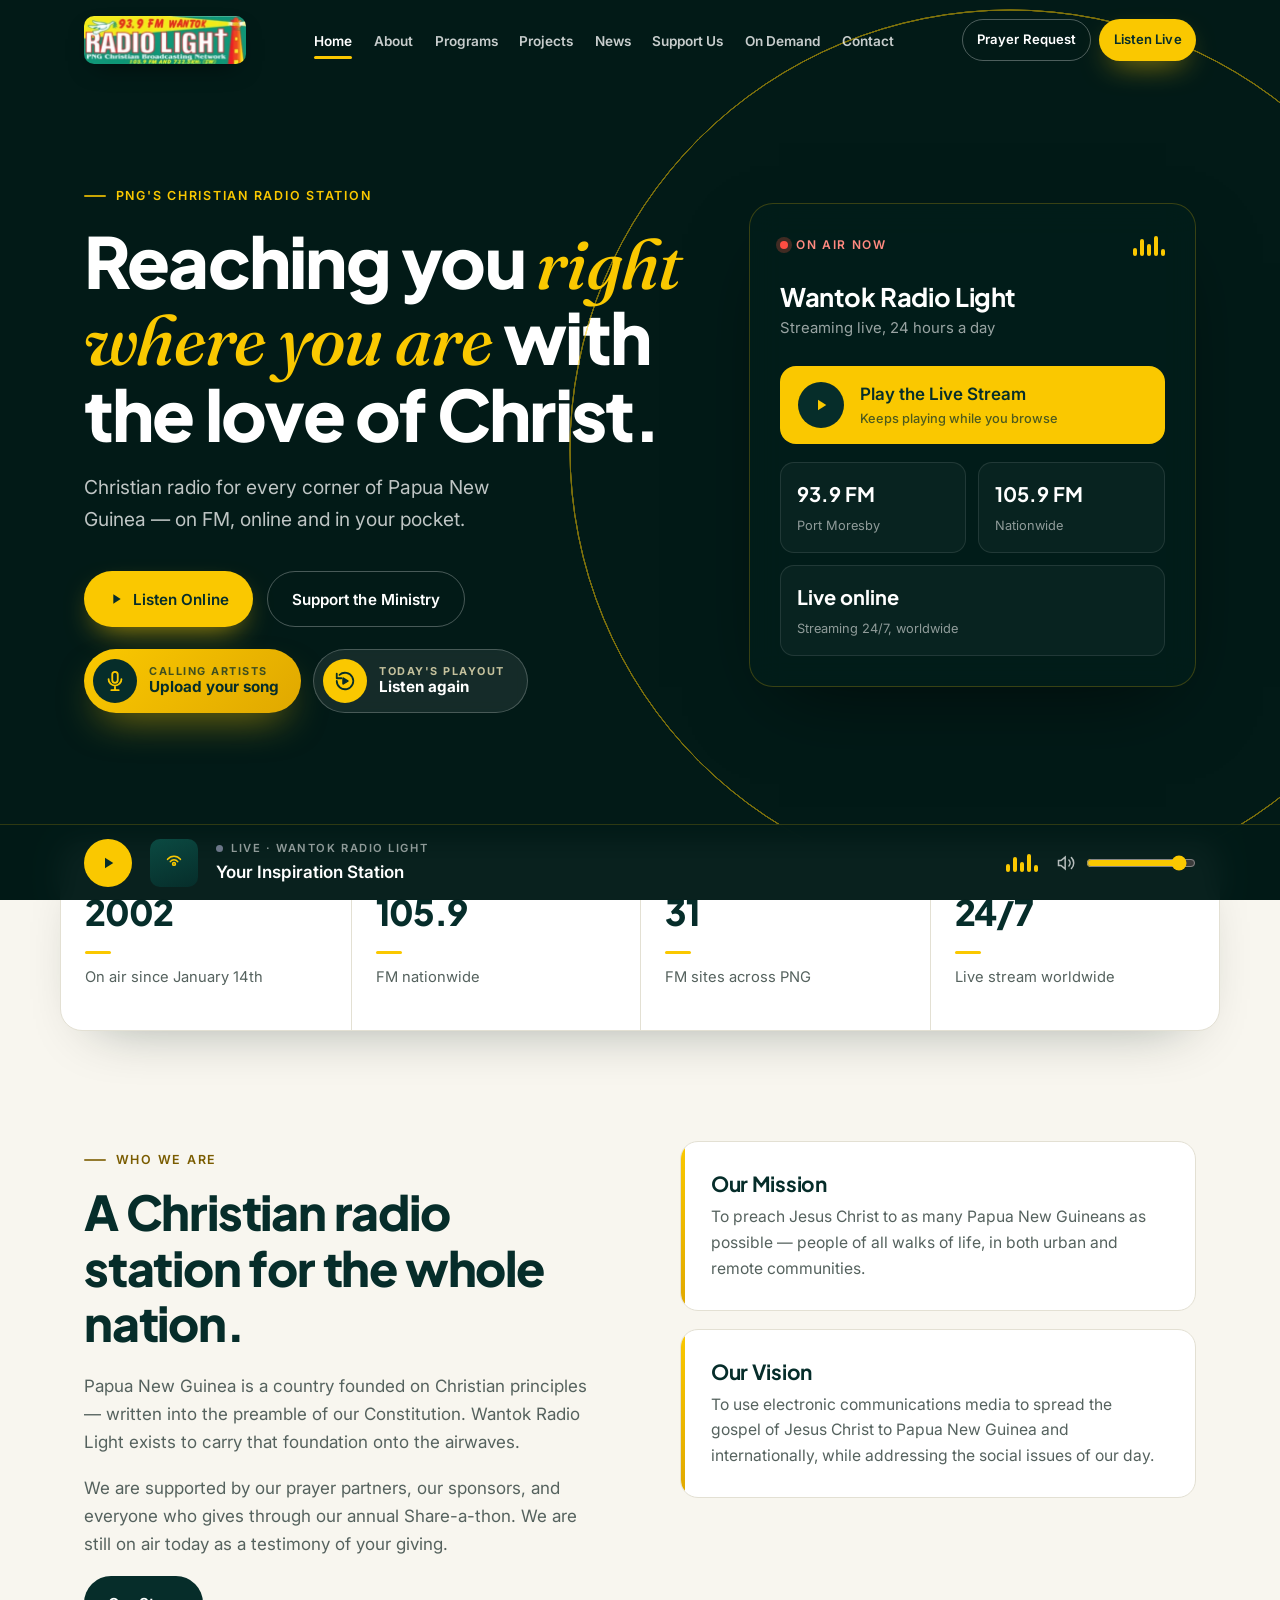
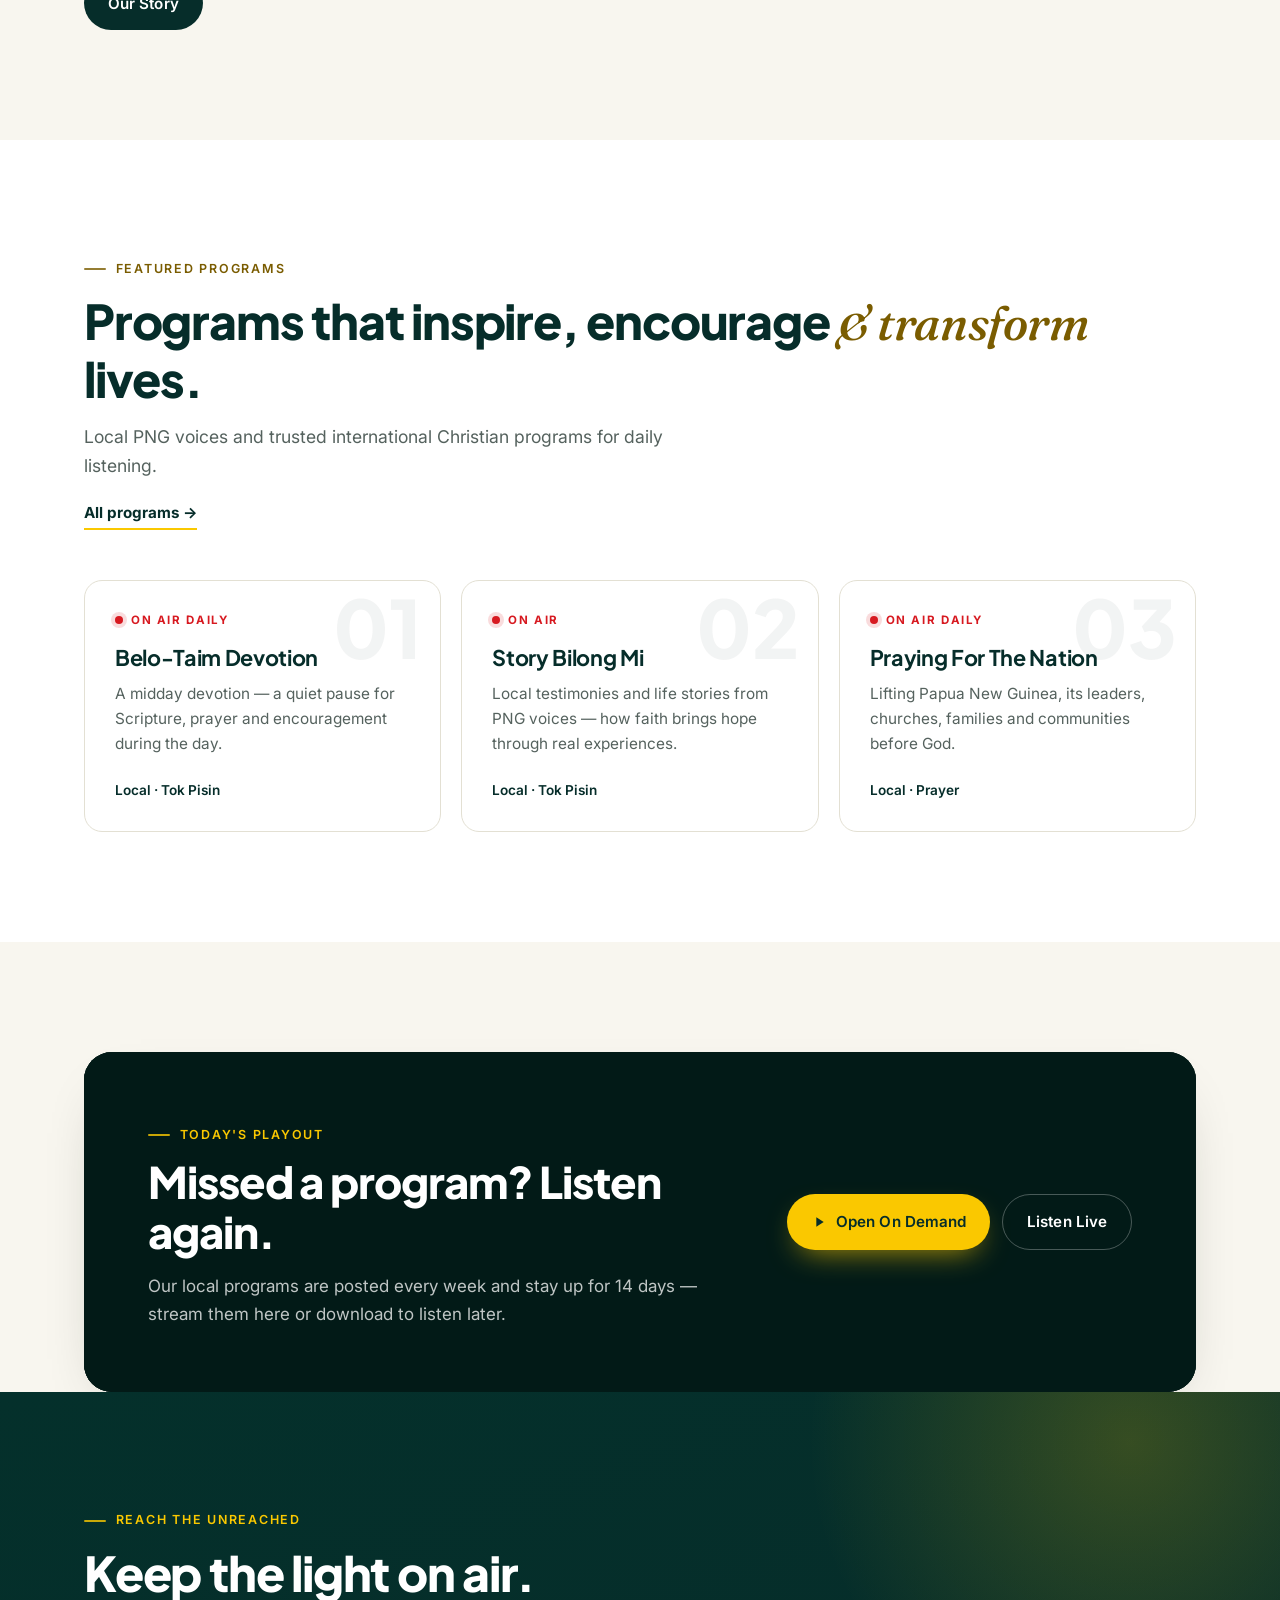
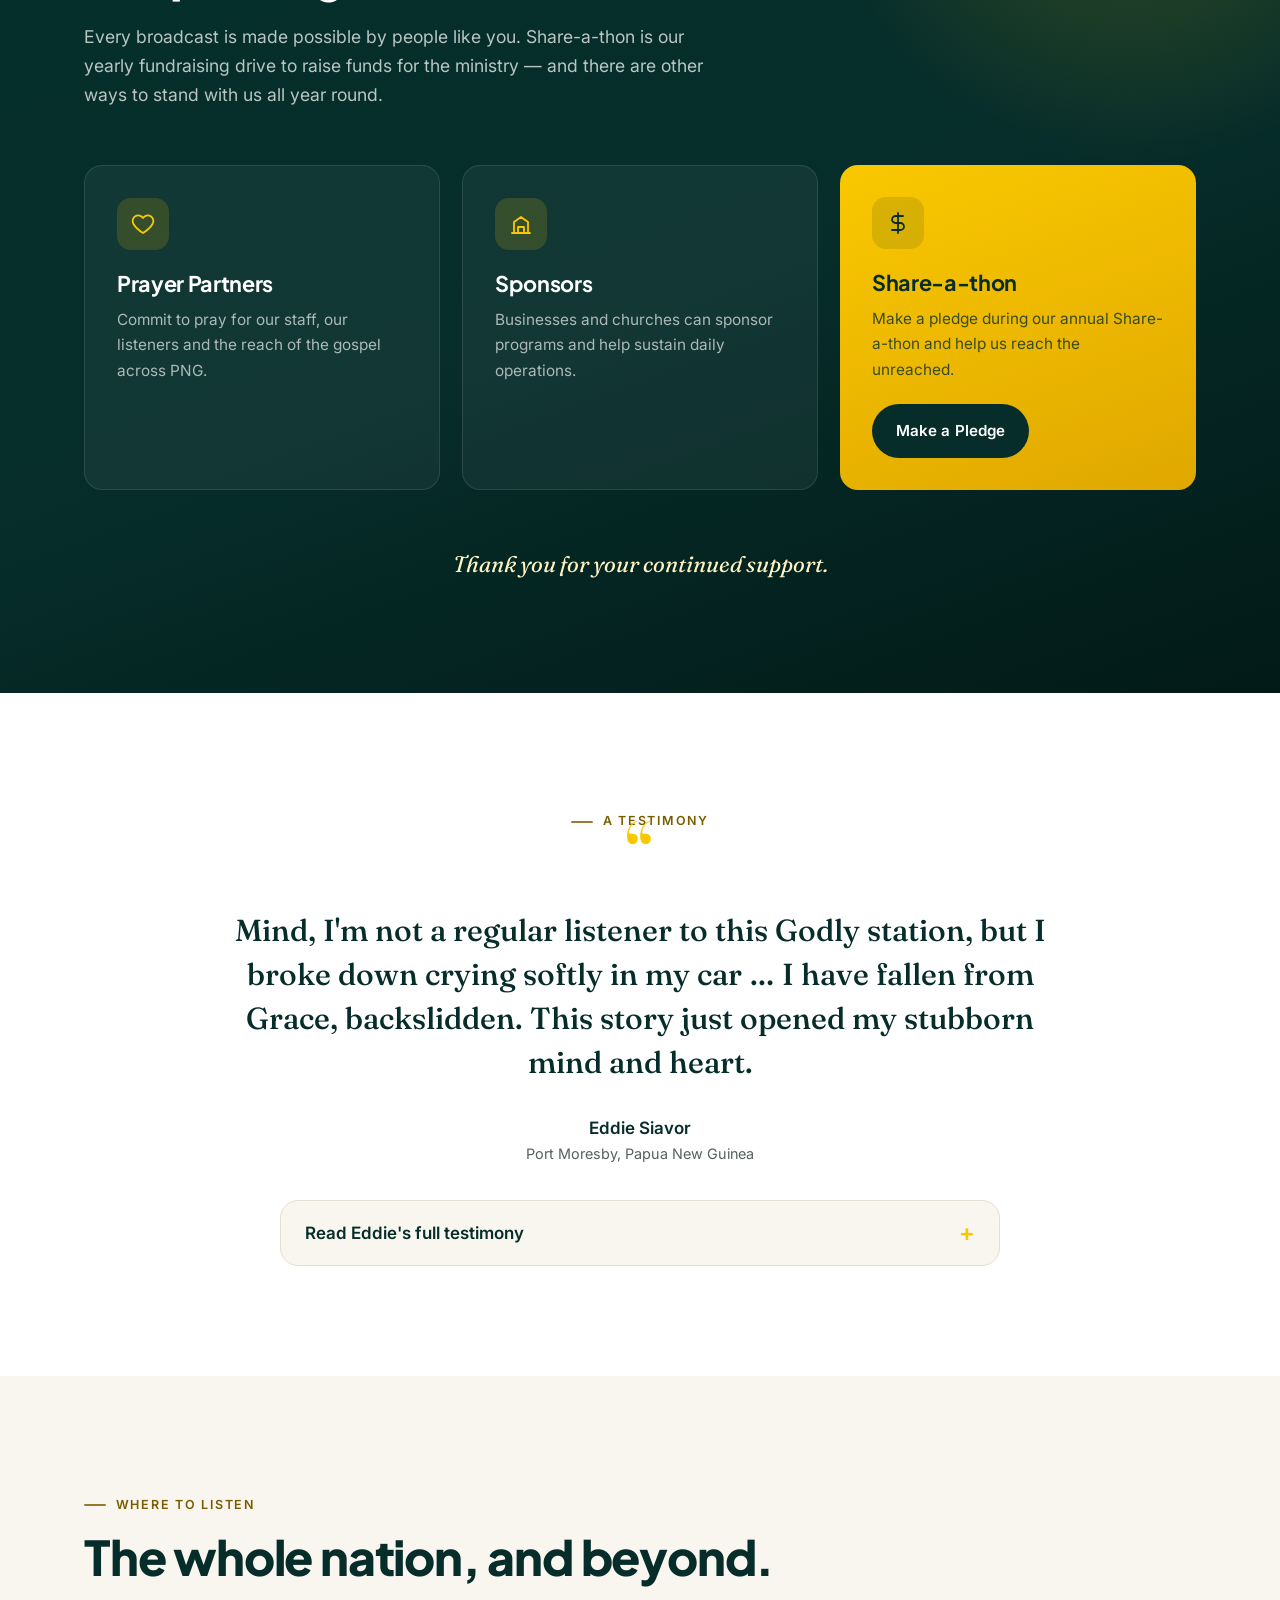
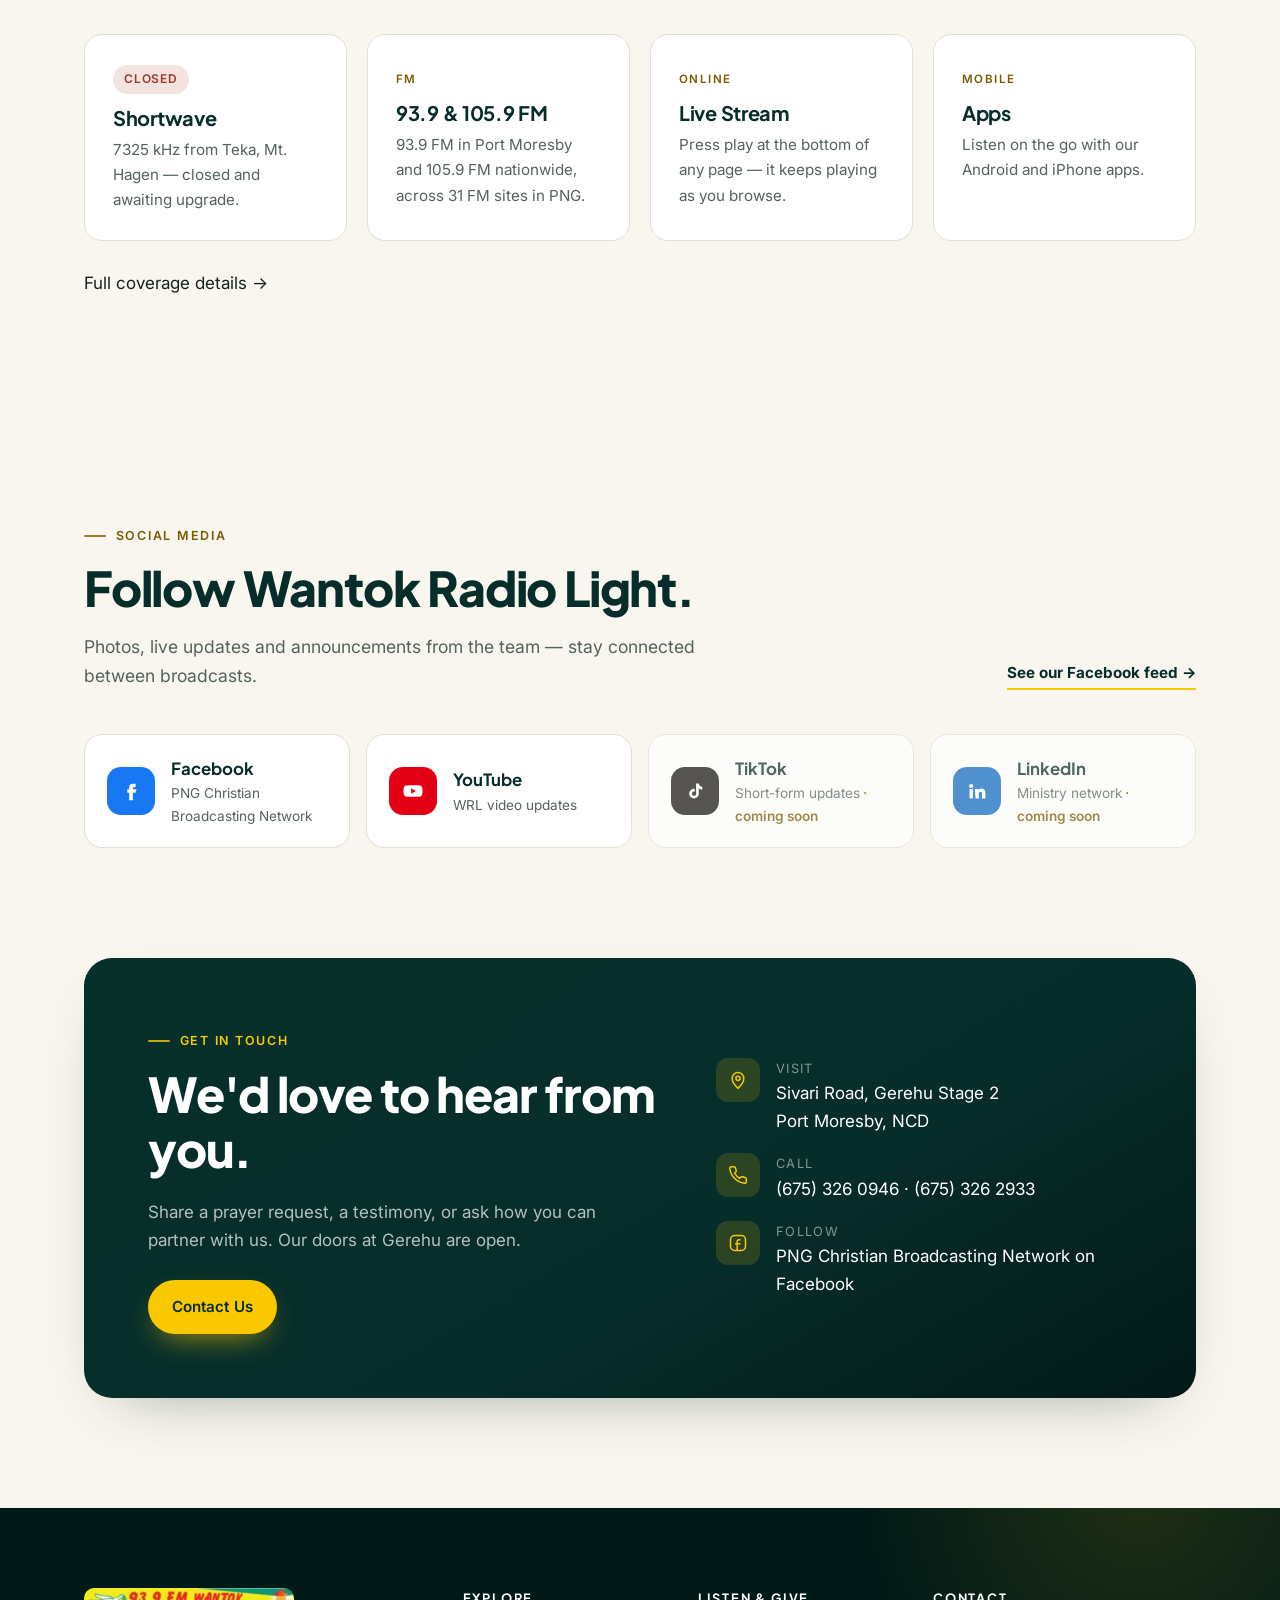
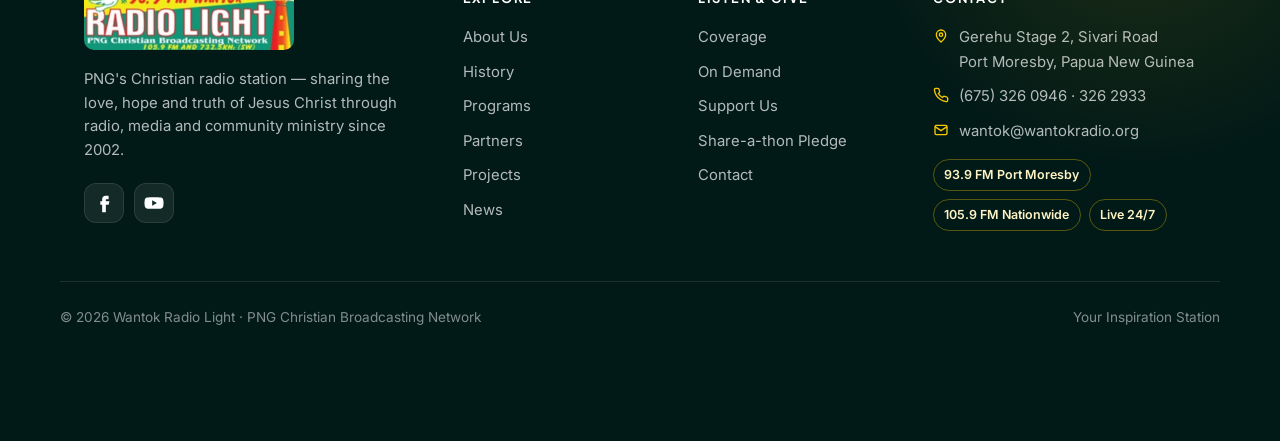
==== index.html @ 4bffba07 "Add files via upload" ====
<!doctype html>
<html lang="en">
<head>
<meta charset="utf-8">
<meta name="viewport" content="width=device-width, initial-scale=1">
<title>Wantok Radio Light — Your Inspiration Station</title>
<meta name="description" content="Wantok Radio Light is a Christian radio station reaching Papua New Guinea with the love of Christ. Listen live online, on 93.9 FM in Port Moresby or 105.9 FM nationwide.">
<meta name="theme-color" content="#062d2a">
<link rel="preconnect" href="https://fonts.googleapis.com">
<link rel="preconnect" href="https://fonts.gstatic.com" crossorigin>
<link href="https://fonts.googleapis.com/css2?family=Fraunces:ital,opsz,wght@0,9..144,500;0,9..144,600;1,9..144,500&family=Inter:wght@400;500;600;700&family=Plus+Jakarta+Sans:wght@600;700;800&display=swap" rel="stylesheet">
<style>
  :root{
    --ink:#062d2a; --ink-2:#0d3b36;
    --gold:#fac800; --gold-soft:#fff3c4;
    --cream:#f8f6ef; --paper:#ffffff;
    --text:#15211f; --muted:#55625e; --line:#e3e0d3;
    --radius:18px; --wrap:1160px; --player:76px;
  }
  *{box-sizing:border-box;margin:0;padding:0}
  [hidden]{display:none!important}
  html{scroll-behavior:smooth}
  body{font-family:Inter,system-ui,sans-serif;color:var(--text);background:var(--cream);line-height:1.65;font-size:17px;-webkit-font-smoothing:antialiased;padding-bottom:var(--player)}
  img{max-width:100%;display:block}
  a{color:inherit;text-decoration:none}
  button{font:inherit}
  h1,h2,h3{font-family:var(--display);font-weight:600;line-height:1.15;letter-spacing:-.01em}
  .wrap{max-width:var(--wrap);margin:0 auto;padding:0 24px}
  .eyebrow{display:inline-block;font-size:.78rem;font-weight:600;letter-spacing:.14em;text-transform:uppercase;color:var(--gold)}
  .btn{display:inline-flex;align-items:center;gap:.55rem;padding:.9rem 1.5rem;border-radius:999px;font-weight:600;font-size:.95rem;transition:transform .2s,background .2s,box-shadow .2s;border:0;cursor:pointer}
  .btn:hover{transform:translateY(-2px)}
  .btn-gold{background:var(--gold);color:var(--ink);box-shadow:0 10px 30px -10px rgba(250,200,0,.7)}
  .btn-gold:hover{background:#ffd52e}
  .btn-ghost{border:1px solid rgba(255,255,255,.28);color:#fff;background:transparent}
  .btn-ghost:hover{background:rgba(255,255,255,.08)}
  .btn-dark{background:var(--ink);color:#fff}
  .btn-line{border:1px solid var(--line);color:var(--ink);background:var(--paper)}
  section{padding:110px 0}
  .section-title{font-size:clamp(2rem,4vw,3rem);margin:14px 0 22px;color:var(--ink)}
  .alt + section[style*="padding-top:0"]{padding-top:80px}
  .lede{color:var(--muted);font-size:1.1rem;max-width:640px}
  .center{text-align:center}.center .lede{margin:0 auto}
  .alt{background:var(--paper)}

  /* ---------- Pages (single-page app views) ---------- */
  .page{display:none}
  .page.active{display:block;animation:fade .5s ease}
  @keyframes fade{from{opacity:0}to{opacity:1}}

  /* ---------- Nav ---------- */
  header{position:fixed;inset:0 0 auto 0;z-index:50;transition:background .3s,box-shadow .3s}
  header.scrolled,header.solid{background:rgba(6,45,42,.94);backdrop-filter:blur(12px);box-shadow:0 1px 0 rgba(255,255,255,.06)}
  .nav{display:flex;align-items:center;justify-content:space-between;height:78px;gap:20px}
  .brand{display:flex;align-items:center;gap:.7rem;color:#fff;font-family:var(--display);font-size:1.2rem;font-weight:600;flex:none}
  .brand small{display:block;font-family:Inter,sans-serif;font-size:.66rem;font-weight:500;letter-spacing:.16em;text-transform:uppercase;color:var(--gold-soft);opacity:.8}
  .menu{display:flex;gap:1.5rem;list-style:none}
  .menu a{white-space:nowrap;color:rgba(255,255,255,.78);font-size:.9rem;font-weight:500;transition:color .2s;position:relative;padding:6px 0}
  .menu a:hover,.menu a.on{color:#fff}
  .menu a.on::after{content:"";position:absolute;left:0;right:0;bottom:-2px;height:2px;border-radius:2px;background:var(--gold)}
  .nav .btn{padding:.6rem 1.15rem;font-size:.88rem;flex:none}
  .burger{display:none;background:none;border:0;color:#fff;cursor:pointer;padding:8px}

  /* ---------- Hero (home) ---------- */
  .hero{position:relative;min-height:100vh;display:flex;align-items:center;background:
      radial-gradient(900px 600px at 78% 30%,rgba(250,200,0,.22),transparent 60%),
      radial-gradient(700px 500px at 10% 90%,rgba(0,187,127,.14),transparent 60%),
      linear-gradient(160deg,#021a17 0%,var(--ink) 55%,#0a3a34 100%);
    color:#fff;overflow:hidden;padding:140px 0 90px}
  .hero-grid{display:grid;grid-template-columns:1.15fr .85fr;gap:60px;align-items:center}
  .hero h1{font-size:clamp(2.6rem,6vw,4.6rem);margin:18px 0 22px}
  .hero h1 em,.page-head h1 em{font-style:italic;color:var(--gold)}
  .hero p.lead{font-size:1.2rem;color:rgba(255,255,255,.75);max-width:34ch;margin-bottom:36px}
  .hero-ctas{display:flex;flex-wrap:wrap;gap:14px}
  .waves{position:absolute;right:-180px;top:50%;transform:translateY(-50%);width:900px;opacity:.5;pointer-events:none}
  .waves circle{fill:none;stroke:var(--gold);stroke-width:1}
  @media (prefers-reduced-motion:no-preference){
    .waves circle{animation:pulse 6s ease-out infinite;transform-origin:450px 450px}
    .waves circle:nth-child(2){animation-delay:1.5s}.waves circle:nth-child(3){animation-delay:3s}.waves circle:nth-child(4){animation-delay:4.5s}
    @keyframes pulse{0%{transform:scale(.2);opacity:.9}100%{transform:scale(1);opacity:0}}
    .playing .eq span{animation:eq 1.1s ease-in-out infinite}
  }

  /* Page header (inner pages) */
  .page-head{position:relative;overflow:hidden;color:#fff;padding:170px 0 90px;background:
      radial-gradient(700px 400px at 85% 20%,rgba(250,200,0,.2),transparent 60%),
      linear-gradient(160deg,#021a17 0%,var(--ink) 60%,#0a3a34 100%)}
  .page-head h1{font-size:clamp(2.4rem,5vw,4rem);margin:14px 0 16px;max-width:18ch}
  .page-head p{color:rgba(255,255,255,.72);font-size:1.15rem;max-width:56ch}
  .page-head .waves{width:700px;right:-260px;opacity:.35}

  /* Live card */
  .live{position:relative;background:rgba(255,255,255,.06);border:1px solid rgba(255,255,255,.12);border-radius:24px;padding:30px;backdrop-filter:blur(10px);box-shadow:0 30px 80px -30px rgba(0,0,0,.6)}
  .live-top{display:flex;justify-content:space-between;align-items:center;margin-bottom:26px}
  .onair{display:inline-flex;align-items:center;gap:.5rem;font-size:.75rem;font-weight:600;letter-spacing:.14em;text-transform:uppercase;color:#ff8f7a}
  .onair i{width:8px;height:8px;border-radius:50%;background:#ff5a45;box-shadow:0 0 0 4px rgba(255,90,69,.25)}
  .eq{display:flex;gap:3px;align-items:flex-end;height:22px}
  .eq span{width:4px;background:var(--gold);border-radius:2px;height:40%;transform-origin:bottom}
  .eq span:nth-child(2){animation-delay:.2s;height:80%}.eq span:nth-child(3){animation-delay:.4s;height:55%}.eq span:nth-child(4){animation-delay:.1s;height:95%}.eq span:nth-child(5){animation-delay:.3s;height:35%}
  @keyframes eq{0%,100%{transform:scaleY(.35)}50%{transform:scaleY(1)}}
  .live h3{font-size:1.6rem;margin-bottom:4px}
  .live .sub{color:rgba(255,255,255,.6);font-size:.93rem;margin-bottom:26px;min-height:1.5em}
  .play{display:flex;width:100%;align-items:center;gap:16px;background:var(--gold);color:var(--ink);border-radius:16px;padding:14px 18px;font-weight:600;transition:transform .2s;border:0;cursor:pointer;text-align:left}
  .play:hover{transform:translateY(-2px)}
  .play-ic{width:46px;height:46px;border-radius:50%;background:var(--ink);display:grid;place-items:center;flex:none;color:var(--gold)}
  .play small{display:block;font-weight:500;font-size:.8rem;opacity:.7}
  .freqs{display:grid;grid-template-columns:1fr 1fr;gap:12px;margin-top:18px}
  .freq{border:1px solid rgba(255,255,255,.1);border-radius:14px;padding:14px 16px}
  .freq b{display:block;font-family:var(--display);font-size:1.25rem;color:#fff}
  .freq.wide{grid-column:span 2}
  .freq span{font-size:.8rem;color:rgba(255,255,255,.55)}

  /* Stats */
  .stats{background:var(--paper);border-bottom:1px solid var(--line);padding:0}
  .stats .wrap{display:grid;grid-template-columns:repeat(4,1fr)}
  .stat{padding:40px 24px;border-left:1px solid var(--line)}
  .stat:first-child{border-left:0}
  .stat b{display:block;font-family:var(--display);font-size:2.2rem;color:var(--ink)}
  .stat span{color:var(--muted);font-size:.92rem}

  /* Split / cards */
  .split{display:grid;grid-template-columns:1fr 1fr;gap:80px;align-items:start}
  .prose p{color:var(--muted);margin-bottom:18px}
  .prose p strong{color:var(--ink)}
  .mv{display:grid;gap:18px}
  .mv-card{background:var(--paper);border:1px solid var(--line);border-radius:var(--radius);padding:30px 30px 28px;position:relative;overflow:hidden}
  .mv-card::before{content:"";position:absolute;left:0;top:0;bottom:0;width:4px;background:var(--gold)}
  .mv-card h3{font-size:1.3rem;color:var(--ink);margin-bottom:8px}
  .mv-card p{color:var(--muted);font-size:.98rem}
  .grid{display:grid;gap:20px;margin-top:50px}
  .g2{grid-template-columns:repeat(2,1fr)}.g3{grid-template-columns:repeat(3,1fr)}.g4{grid-template-columns:repeat(4,1fr)}
  .card{border:1px solid var(--line);border-radius:var(--radius);padding:28px;background:var(--paper);transition:transform .25s,box-shadow .25s}
  .alt .card{background:var(--cream)}
  .card:hover{transform:translateY(-3px);box-shadow:0 18px 40px -24px rgba(6,45,42,.35)}
  .card .tag{font-size:.72rem;font-weight:600;letter-spacing:.12em;text-transform:uppercase;color:var(--gold)}
  .card h3{font-size:1.25rem;color:var(--ink);margin:10px 0 8px}
  .card p{color:var(--muted);font-size:.95rem}
  .card .more{display:inline-flex;gap:6px;align-items:center;margin-top:14px;font-weight:600;font-size:.9rem;color:var(--ink);border-bottom:1px solid var(--gold)}
  .ic-box{width:52px;height:52px;border-radius:14px;background:rgba(250,200,0,.15);display:grid;place-items:center;color:#7a5c00;margin-bottom:18px}

  /* Support (dark band) */
  .dark{background:var(--ink);color:#fff;position:relative;overflow:hidden}
  .dark::after{content:"";position:absolute;width:700px;height:700px;border-radius:50%;background:radial-gradient(circle,rgba(250,200,0,.25),transparent 65%);top:-300px;right:-200px;pointer-events:none}
  .dark .section-title{color:#fff}
  .dark .lede,.dark .intro{color:rgba(255,255,255,.72)}
  .dark .intro{max-width:620px;font-size:1.1rem;margin-bottom:56px}
  .ways{display:grid;grid-template-columns:repeat(3,1fr);gap:22px;position:relative;z-index:1}
  .way{background:rgba(255,255,255,.05);border:1px solid rgba(255,255,255,.1);border-radius:var(--radius);padding:32px;transition:transform .25s,border-color .25s}
  .way:hover{transform:translateY(-4px);border-color:rgba(250,200,0,.5)}
  .way .ic{width:52px;height:52px;border-radius:14px;background:rgba(250,200,0,.15);display:grid;place-items:center;margin-bottom:22px;color:var(--gold)}
  .way h3{font-size:1.35rem;margin-bottom:10px}
  .way p{color:rgba(255,255,255,.65);font-size:.96rem}
  .way.feature{background:linear-gradient(160deg,var(--gold),#e0a800);color:var(--ink);border:0}
  .way.feature p{color:rgba(6,45,42,.78)}
  .way.feature .ic{background:rgba(6,45,42,.12);color:var(--ink)}
  .way.feature .btn{margin-top:22px}
  .thanks{margin-top:56px;text-align:center;font-family:var(--display);font-style:italic;font-size:1.4rem;color:var(--gold-soft);position:relative;z-index:1}

  /* Testimony / quote */
  .testimony{background:var(--paper);text-align:center}
  .quote-mark{font-family:var(--display);font-size:6rem;line-height:.6;color:var(--gold)}
  blockquote.big{font-family:var(--display);font-size:clamp(1.3rem,2.6vw,1.9rem);line-height:1.45;color:var(--ink);max-width:820px;margin:18px auto 30px}
  .testimony cite{font-style:normal;font-weight:600;color:var(--ink)}
  .testimony cite span{display:block;font-weight:400;color:var(--muted);font-size:.9rem}

  /* Timeline */
  .timeline{position:relative;margin-top:60px}
  .timeline::before{content:"";position:absolute;left:50%;top:0;bottom:0;width:1px;background:var(--line)}
  .tl{display:grid;grid-template-columns:1fr 1fr;gap:70px;margin-bottom:46px;position:relative}
  .tl::after{content:"";position:absolute;left:50%;top:10px;width:15px;height:15px;border-radius:50%;background:var(--gold);transform:translateX(-50%);box-shadow:0 0 0 6px var(--cream)}
  .alt .tl::after{box-shadow:0 0 0 6px var(--paper)}
  .tl .year{text-align:right;font-family:var(--display);font-size:2.6rem;color:var(--ink);line-height:1}
  .tl .year small{display:block;font-family:Inter,sans-serif;font-size:.8rem;color:var(--muted);letter-spacing:.08em;text-transform:uppercase;margin-top:6px}
  .tl h3{font-size:1.3rem;color:var(--ink);margin-bottom:6px}
  .tl p{color:var(--muted);font-size:.97rem}
  .tl:nth-child(even) .year{order:2;text-align:left}
  .tl:nth-child(even) .body{text-align:right}

  /* Tabs + programs */
  .tabs{display:inline-flex;gap:6px;background:var(--paper);border:1px solid var(--line);padding:6px;border-radius:999px;margin-top:10px;flex-wrap:wrap}
  .tabs button{border:0;background:transparent;padding:.6rem 1.2rem;border-radius:999px;font-weight:600;font-size:.9rem;color:var(--muted);cursor:pointer}
  .tabs button.on{background:var(--ink);color:#fff}
  .prog{display:flex;flex-direction:column}
  .prog .when{display:flex;flex-wrap:wrap;gap:6px;margin-top:auto;padding-top:16px}
  .prog{padding:0;overflow:hidden}
  .prog > :not(.pimg){margin-left:24px;margin-right:24px}
  .prog h3{margin-top:20px}
  .prog .when{padding-bottom:24px}
  .pimg{aspect-ratio:4/3;background:#fff;border-bottom:1px solid var(--line);display:grid;place-items:center;overflow:hidden}
  .pimg img{width:100%;height:100%}
  .pimg.photo img{object-fit:cover;object-position:center 25%;transition:transform .6s ease}
  .card.prog:hover .pimg.photo img{transform:scale(1.04)}
  .pimg.logo img{object-fit:contain;padding:18px}
  .pimg.dark{background:var(--ink)}
  .pimg.ptitle{background:radial-gradient(400px 200px at 80% 0%,rgba(250,200,0,.35),transparent 60%),linear-gradient(160deg,#0a3a34,var(--ink))}
  .pimg.ptitle span{font-family:var(--display);font-size:1.5rem;font-weight:600;color:#fff;text-align:center;padding:0 24px;line-height:1.2}
  .pimg.dark img{padding:28px 36px}
  .pill{font-size:.78rem;font-weight:500;background:var(--gold-soft);color:#5e4700;padding:.25rem .65rem;border-radius:999px}
  .prog .who{font-size:.88rem;color:var(--ink);font-weight:500;margin-bottom:6px}
  .sched{margin-top:40px;border:1px solid var(--line);border-radius:var(--radius);overflow:hidden;background:var(--paper)}
  .sched div{display:grid;grid-template-columns:120px 1fr;gap:20px;padding:16px 24px;border-top:1px solid var(--line)}
  .sched div:first-child{border-top:0}
  .sched b{font-family:var(--display);color:var(--ink)}
  .sched span{color:var(--muted)}

  /* Status badges (projects) */
  .status{display:inline-flex;align-items:center;gap:6px;font-size:.75rem;font-weight:600;letter-spacing:.06em;text-transform:uppercase;padding:.3rem .7rem;border-radius:999px}
  .status.done{background:#e3f3e8;color:#1f7a3f}
  .status.now{background:var(--gold-soft);color:#5e4700}
  .status.next{background:#e8edf5;color:#34507a}
  .feature-card{display:grid;grid-template-columns:1fr 1fr;border-radius:24px;overflow:hidden;background:var(--paper);border:1px solid var(--line);margin-top:50px}
  .feature-card .art{background:linear-gradient(160deg,var(--ink),#0e4740);display:grid;place-items:center;min-height:300px;color:var(--gold);position:relative}
  .feature-card .txt{padding:48px}
  .feature-card h3{font-size:1.8rem;color:var(--ink);margin:14px 0 12px}
  .feature-card p{color:var(--muted)}

  /* Partners */
  .logo-wall{display:grid;grid-template-columns:repeat(3,1fr);gap:16px;margin-top:40px;max-width:960px;margin-left:auto;margin-right:auto}
  .logo-wall a,.logo-wall span{display:flex;flex-direction:column;align-items:center;justify-content:space-between;gap:14px;text-align:center;padding:22px 18px 16px;border:1px solid var(--line);border-radius:16px;background:var(--paper);color:var(--ink);transition:border-color .2s,transform .2s}
  .logo-wall img{height:96px;width:100%;object-fit:contain}
  .logo-wall small{font-family:var(--display);font-size:1rem;font-weight:600}
  .pcard .plogo{height:120px;display:flex;align-items:center;margin-bottom:18px}
  .pcard .plogo img{max-height:100%;max-width:220px;object-fit:contain}
  .logo-wall a:hover{border-color:var(--gold);transform:translateY(-2px)}

  /* Gallery placeholders */
  .gallery{display:grid;grid-template-columns:repeat(4,1fr);grid-auto-flow:dense;gap:16px;margin-top:50px}
  .gph{position:relative;margin:0;border-radius:16px;overflow:hidden;aspect-ratio:4/3;cursor:zoom-in;background:var(--ink)}
  .gph.wide{grid-column:span 2;aspect-ratio:auto}
  .gph img{width:100%;height:100%;object-fit:cover;transition:transform .6s ease}
  .gph:hover img{transform:scale(1.05)}
  .gph figcaption{position:absolute;left:0;right:0;bottom:0;padding:28px 16px 12px;font-size:.85rem;font-weight:500;color:#fff;background:linear-gradient(transparent,rgba(2,26,23,.85))}
  .lb{position:fixed;inset:0;z-index:100;background:rgba(2,20,18,.92);display:none;align-items:center;justify-content:center;flex-direction:column;gap:14px;padding:24px;padding-bottom:calc(var(--player) + 24px)}
  .lb.open{display:flex}
  .lb img{max-width:min(1100px,100%);max-height:75vh;border-radius:12px;object-fit:contain}
  .lb p{color:#fff;font-weight:500}
  .lb button{position:absolute;top:18px;right:18px;width:44px;height:44px;border-radius:50%;border:0;background:rgba(255,255,255,.12);color:#fff;font-size:1.4rem;cursor:pointer}
  .ph{aspect-ratio:4/3;border-radius:16px;background:repeating-linear-gradient(135deg,#efe9dd 0 12px,#f6f1e7 12px 24px);border:1px dashed #d8cdb9;display:grid;place-items:center;color:#9a8c72;font-size:.85rem;text-align:center;padding:12px}
  .ph.wide{grid-column:span 2;aspect-ratio:8/3}

  /* News */
  .news-feature{display:grid;grid-template-columns:.9fr 1.1fr;gap:0;background:var(--paper);border:1px solid var(--line);border-radius:24px;overflow:hidden;margin-top:50px}
  .news-feature .art{background:linear-gradient(160deg,#0e4740,var(--ink));display:grid;place-items:center;min-height:280px;color:var(--gold-soft);font-family:var(--display);font-size:5rem;font-style:italic}
  .news-feature .txt{padding:44px}
  .date{font-size:.8rem;color:var(--muted);letter-spacing:.06em;text-transform:uppercase}
  .news-feature h3{font-size:1.9rem;color:var(--ink);margin:10px 0 14px}
  .news-feature p{color:var(--muted)}

  /* Team + contact */
  .team{display:grid;grid-template-columns:repeat(4,1fr);gap:20px;margin-top:50px}
  .person{background:var(--paper);border:1px solid var(--line);border-radius:var(--radius);padding:28px;text-align:center}
  .avatar{width:72px;height:72px;border-radius:50%;margin:0 auto 16px;display:grid;place-items:center;background:linear-gradient(160deg,var(--gold),#e0a800);color:var(--ink);font-family:var(--display);font-size:1.5rem;font-weight:600}
  .person h3{font-size:1.15rem;color:var(--ink)}
  .person p{color:var(--muted);font-size:.88rem;margin:4px 0 12px}
  .person a{font-size:.88rem;font-weight:600;color:var(--ink);border-bottom:1px solid var(--gold);word-break:break-all}
  .contact-card{background:var(--ink);color:#fff;border-radius:28px;padding:64px;display:grid;grid-template-columns:1.1fr .9fr;gap:60px;align-items:center}
  .contact-card .section-title{color:#fff}
  .contact-card p{color:rgba(255,255,255,.7)}
  .clist{list-style:none;display:grid;gap:18px}
  .clist li{display:flex;gap:16px;align-items:flex-start}
  .clist .ic{width:44px;height:44px;border-radius:12px;background:rgba(250,200,0,.15);color:var(--gold);display:grid;place-items:center;flex:none}
  .clist small{display:block;color:rgba(255,255,255,.5);font-size:.8rem;text-transform:uppercase;letter-spacing:.1em}
  .clist a:hover{color:var(--gold)}
  form.msg{background:var(--paper);border:1px solid var(--line);border-radius:24px;padding:40px;display:grid;gap:16px}
  form.msg label{font-size:.85rem;font-weight:600;color:var(--ink);display:grid;gap:6px}
  form.msg input,form.msg select,form.msg textarea{font:inherit;font-size:1rem;padding:.85rem 1rem;border:1px solid var(--line);border-radius:12px;background:var(--cream);color:var(--text);width:100%}
  form.msg input:focus,form.msg select:focus,form.msg textarea:focus{outline:2px solid var(--gold);outline-offset:1px;border-color:transparent}
  form.msg .row{display:grid;grid-template-columns:1fr 1fr;gap:16px}
  form.msg .note{font-size:.82rem;color:var(--muted)}
  details.faq{border-bottom:1px solid var(--line);padding:22px 0}
  details.faq summary{cursor:pointer;list-style:none;font-family:var(--display);font-size:1.2rem;color:var(--ink);display:flex;justify-content:space-between;gap:20px}
  details.faq summary::after{content:"+";color:var(--gold);font-size:1.5rem;line-height:1}
  details.faq[open] summary::after{content:"–"}
  details.faq p{color:var(--muted);margin-top:12px}

  /* CTA band */
  .cta-band{background:linear-gradient(120deg,var(--gold),#e0a800);border-radius:28px;padding:56px;display:flex;flex-wrap:wrap;gap:30px;align-items:center;justify-content:space-between}
  .cta-band h2{font-size:clamp(1.7rem,3vw,2.3rem);color:var(--ink);max-width:22ch}
  .cta-band p{color:rgba(6,45,42,.75);margin-top:8px}

  .pledge-frame{background:var(--paper);border:1px solid var(--line);border-radius:24px;padding:10px;box-shadow:0 30px 60px -40px rgba(6,45,42,.4)}
  .pledge-frame iframe{display:block;width:100%;min-height:1500px;border:0;border-radius:16px;background:#eef0ee}
  .pledge-alt{margin-top:18px;color:var(--muted);font-size:.92rem;text-align:center}
  .pledge-alt a{color:var(--ink);font-weight:600;border-bottom:1px solid var(--gold)}
  .full-testimony{max-width:720px;margin:34px auto 0;text-align:left;border:1px solid var(--line);border-radius:var(--radius);background:var(--cream)}
  .full-testimony summary{cursor:pointer;list-style:none;padding:18px 24px;font-weight:600;color:var(--ink);display:flex;justify-content:space-between;align-items:center}
  .full-testimony summary::-webkit-details-marker{display:none}
  .full-testimony summary::after{content:"+";color:var(--gold);font-size:1.5rem;line-height:1}
  .full-testimony[open] summary::after{content:"–"}
  .full-testimony div{padding:0 24px 22px}
  .full-testimony p{color:var(--muted);margin-bottom:14px;font-size:.98rem}
  .full-testimony p:last-child{margin-bottom:0}
  /* Horizontal timeline */
  .htl{max-width:1000px;margin:0 auto}
  .htl-hint{text-align:center;color:var(--muted);font-size:.9rem;margin-bottom:28px}
  .htl-track{position:relative;display:flex;justify-content:space-between;gap:0;overflow-x:auto;padding:4px 4px 10px;scrollbar-width:thin}
  .htl-y::before{content:"";position:absolute;top:13px;left:0;right:0;height:2px;background:var(--line)}
  .htl-y:first-child::before{left:50%}.htl-y:last-child::before{right:50%}
  .htl-y{position:relative;flex:1 0 64px;display:flex;flex-direction:column;align-items:center;gap:12px;background:none;border:0;cursor:pointer;padding:6px 0;color:var(--muted)}
  .htl-y .dot{width:16px;height:16px;border-radius:50%;background:var(--cream);border:2px solid #cdbf9f;transition:all .25s;z-index:1}
  .htl-y b{font-family:var(--display);font-weight:600;font-size:1.15rem;transition:color .25s,transform .25s}
  .htl-y:hover .dot,.htl-y:focus-visible .dot{border-color:var(--gold)}
  .htl-y:hover b{color:var(--ink)}
  .htl-y.on .dot{background:var(--gold);border-color:var(--gold);box-shadow:0 0 0 6px rgba(250,200,0,.22);transform:scale(1.15)}
  .htl-y.on b{color:var(--ink);transform:scale(1.15)}
  .htl-y:focus-visible{outline:2px solid var(--gold);outline-offset:4px;border-radius:8px}
  .htl-panel{margin-top:34px;background:var(--paper);border:1px solid var(--line);border-radius:24px;padding:40px 44px;min-height:190px;position:relative;overflow:hidden}
  .htl-panel::before{content:"";position:absolute;left:0;top:0;bottom:0;width:5px;background:var(--gold)}
  .htl-card{animation:fade .4s ease}
  .htl-date{font-size:.78rem;font-weight:600;letter-spacing:.14em;text-transform:uppercase;color:var(--gold)}
  .htl-card h3{font-size:clamp(1.5rem,3vw,2rem);color:var(--ink);margin:10px 0 10px}
  .htl-card p{color:var(--muted);font-size:1.05rem;max-width:60ch}
  @media (max-width:640px){.htl-y{flex:0 0 66px}.htl-panel{padding:28px 24px}.htl-track{justify-content:flex-start}}
  /* Projects with video */
  .proj{display:grid;grid-template-columns:1.15fr .85fr;background:var(--paper);border:1px solid var(--line);border-radius:24px;overflow:hidden;margin-top:30px}
  .proj.flip{grid-template-columns:.85fr 1.15fr}
  .proj.flip .vthumb{order:2}
  .proj .txt{padding:48px;align-self:center}
  .proj h3{font-size:1.9rem;color:var(--ink);margin:14px 0 12px}
  .proj p{color:var(--muted)}
  .vthumb{position:relative;border:0;padding:0;margin:0;display:block;min-height:340px;background:var(--ink);overflow:hidden}
  .vthumb video{position:absolute;inset:0;width:100%;height:100%;object-fit:cover}
  .vtag{position:absolute;left:20px;top:20px;z-index:1;background:rgba(6,45,42,.75);color:#fff;font-size:.75rem;font-weight:600;letter-spacing:.1em;text-transform:uppercase;padding:.35rem .75rem;border-radius:999px}
  .vthumb img{position:absolute;inset:0;width:100%;height:100%;object-fit:cover;transition:transform .7s ease}
  .proj.flip{grid-template-columns:1fr minmax(260px,400px)}
  .vthumb.tall{min-height:0;aspect-ratio:1125/2000}
  .vthumb.tall img{object-fit:cover;object-position:center}
  .vplay{position:absolute;left:50%;top:50%;transform:translate(-50%,-50%);z-index:1;width:82px;height:82px;border-radius:50%;background:var(--gold);color:var(--ink);display:grid;place-items:center;padding-left:4px;box-shadow:0 0 0 12px rgba(250,200,0,.25),0 20px 40px -10px rgba(0,0,0,.5);transition:transform .25s,box-shadow .25s}
  .vthumb:hover .vplay{transform:translate(-50%,-50%) scale(1.08);box-shadow:0 0 0 18px rgba(250,200,0,.2),0 20px 40px -10px rgba(0,0,0,.5)}
  .vlabel{position:absolute;left:24px;bottom:20px;z-index:1;color:#fff;font-weight:600;font-size:.9rem;letter-spacing:.04em}
  .vmodal{position:fixed;inset:0;z-index:110;background:rgba(2,20,18,.9);backdrop-filter:blur(6px);display:none;align-items:center;justify-content:center;padding:24px}
  .vmodal.open{display:flex;animation:fade .3s ease}
  .vbox{width:min(1000px,100%)}
  .vhead{display:flex;justify-content:space-between;align-items:center;color:#fff;margin-bottom:12px;font-family:var(--display);font-size:1.3rem}
  .vhead button{width:44px;height:44px;border-radius:50%;border:0;background:rgba(255,255,255,.12);color:#fff;font-size:1.5rem;cursor:pointer}
  .vframe{position:relative;aspect-ratio:16/9;border-radius:16px;overflow:hidden;background:#000;box-shadow:0 40px 80px -20px rgba(0,0,0,.7)}
  .vframe iframe{position:absolute;inset:0;width:100%;height:100%;border:0}
  @media (max-width:1020px){.proj,.proj.flip{grid-template-columns:1fr}.proj.flip .vthumb{order:0}.vthumb{min-height:260px;aspect-ratio:16/10}.vthumb.tall{aspect-ratio:1125/2000}}
  @media (max-width:640px){.proj .txt{padding:28px 22px}.vplay{width:68px;height:68px}}
  .vsound{position:absolute;right:16px;bottom:16px;z-index:2;display:inline-flex;align-items:center;gap:8px;border:0;cursor:pointer;background:rgba(6,45,42,.8);color:#fff;font:600 .82rem Inter,sans-serif;padding:.55rem .9rem;border-radius:999px;backdrop-filter:blur(6px)}
  .vsound:hover{background:var(--gold);color:var(--ink)}
  .vsound::before{content:"";width:18px;height:18px;background:currentColor;-webkit-mask:url("data:image/svg+xml,%3Csvg xmlns='http://www.w3.org/2000/svg' viewBox='0 0 24 24' fill='none' stroke='black' stroke-width='2' stroke-linecap='round'%3E%3Cpath d='M11 5 6 9H3v6h3l5 4z'/%3E%3Cpath d='m16 9 6 6M22 9l-6 6'/%3E%3C/svg%3E") center/contain no-repeat;mask:url("data:image/svg+xml,%3Csvg xmlns='http://www.w3.org/2000/svg' viewBox='0 0 24 24' fill='none' stroke='black' stroke-width='2' stroke-linecap='round'%3E%3Cpath d='M11 5 6 9H3v6h3l5 4z'/%3E%3Cpath d='m16 9 6 6M22 9l-6 6'/%3E%3C/svg%3E") center/contain no-repeat}
  .vsound.on::before{-webkit-mask-image:url("data:image/svg+xml,%3Csvg xmlns='http://www.w3.org/2000/svg' viewBox='0 0 24 24' fill='none' stroke='black' stroke-width='2' stroke-linecap='round'%3E%3Cpath d='M11 5 6 9H3v6h3l5 4z'/%3E%3Cpath d='M15.5 8.5a5 5 0 0 1 0 7M18.5 5.5a9 9 0 0 1 0 13'/%3E%3C/svg%3E");mask-image:url("data:image/svg+xml,%3Csvg xmlns='http://www.w3.org/2000/svg' viewBox='0 0 24 24' fill='none' stroke='black' stroke-width='2' stroke-linecap='round'%3E%3Cpath d='M11 5 6 9H3v6h3l5 4z'/%3E%3Cpath d='M15.5 8.5a5 5 0 0 1 0 7M18.5 5.5a9 9 0 0 1 0 13'/%3E%3C/svg%3E")}
  .status.closed{background:#f3e3e0;color:#9a3b2c}
  /* Network map */
  .netsec{padding:110px 0}
  .netintro{max-width:680px}
  .netmap-wrap{max-width:1100px;margin:20px auto 0}
  .netlegend{display:grid;grid-template-columns:1fr 1.2fr 1fr;gap:40px;margin-top:30px;padding-top:34px;border-top:1px solid rgba(255,255,255,.1)}
  .netlegend .netlist{margin:0}
  .netlegend .netgroup:first-child{margin-top:0}
  .netlist{list-style:none;display:grid;gap:14px;margin:30px 0 22px}
  .netlist li{display:flex;gap:14px;align-items:flex-start}
  .netlist i{width:14px;height:14px;border-radius:50%;margin-top:6px;flex:none}
  .k-hub{background:var(--gold);box-shadow:0 0 0 5px rgba(250,200,0,.25)}
  .k-site{background:#fff;box-shadow:0 0 0 4px rgba(255,255,255,.15)}
  .k-off{background:#6b7688}
  .netlist b{display:block;color:#fff}
  .netlist span{color:rgba(255,255,255,.6);font-size:.92rem}
  .netnote{color:var(--gold-soft);font-size:.95rem}
  .netmap{width:100%;height:auto;display:block}
  .m-land{fill:url(#landG);stroke:rgba(250,200,0,.45);stroke-width:2.5;stroke-linejoin:round}
  .netmap-wrap.in .m-arc{stroke-dashoffset:0}
  .m-dot{fill:#fff6e0}
  .m-ping{fill:none;stroke:var(--gold);stroke-width:3}
  .m-ring{fill:none;stroke:var(--gold);stroke-width:3}
  .m-hub{fill:var(--gold)}
  .m-off{fill:#6b7688;stroke:rgba(255,255,255,.3);stroke-width:3}
  .m-label{font:600 28px Inter,sans-serif;fill:#fff;paint-order:stroke;stroke:#062d2a;stroke-width:8px;stroke-linejoin:round}
  .m-hublabel{fill:var(--gold-soft);font-size:38px}
  .m-offlabel{fill:#9aa3b2;font-size:34px}
  @media (prefers-reduced-motion:reduce){.m-arc{transition:none;stroke-dashoffset:0}}
  @media (max-width:1020px){.netlegend{grid-template-columns:1fr;gap:24px}}
  @media (max-width:640px){.netsec{padding:80px 0}.m-label{font-size:32px}.m-hublabel{font-size:44px}.m-small{font-size:24px}}
  .m-arc{fill:none;stroke:var(--gold);stroke-width:2;stroke-linecap:round;stroke-dasharray:1;stroke-dashoffset:1;opacity:.5;transition:stroke-dashoffset 1.8s ease .3s}
  .m-arc-soon{fill:none;stroke:#8a94a6;stroke-width:2;stroke-dasharray:6 8;opacity:.6}
  .m-site{fill:#fff;stroke:var(--gold);stroke-width:3;cursor:pointer;transition:r .2s}
  .m-site:hover,.m-soon:hover{stroke-width:6}
  .m-soon{fill:#062d2a;stroke:#b8c0cc;stroke-width:3;stroke-dasharray:4 3;cursor:pointer}
  .m-soonlabel{fill:#b8c0cc}
  .m-region{font-style:italic;fill:rgba(255,243,196,.75);font-size:30px;font-weight:500}
  .netgroup{margin-top:16px}
  .netgroup h4{display:flex;align-items:center;gap:10px;color:#fff;font:600 .8rem Inter,sans-serif;letter-spacing:.12em;text-transform:uppercase;margin-bottom:10px}
  .netgroup h4 i{width:12px;height:12px;border-radius:50%}
  .k-soon{border:2px dashed #b8c0cc}
  .chips{display:flex;flex-wrap:wrap;gap:6px}
  .chips span{font-size:.8rem;padding:.25rem .6rem;border-radius:999px;background:rgba(255,255,255,.08);color:rgba(255,255,255,.85);border:1px solid rgba(255,255,255,.1)}
  .chips.soon span{border-style:dashed;color:#cfd5de}
  .chips.off span{color:#9aa3b2}
  .netlist{margin:26px 0 6px}
  .netnote{margin-top:20px}
  .m-zoomrect{fill:rgba(250,200,0,.06);stroke:var(--gold);stroke-width:2;stroke-dasharray:6 6;opacity:.8}
  .m-zoomline{stroke:var(--gold);stroke-width:1.5;stroke-dasharray:4 8;opacity:.4;fill:none}
  .m-insetbg{fill:#04241f}
  .m-insetframe{fill:none;stroke:rgba(250,200,0,.6);stroke-width:2.5}
  .m-insettitle{fill:var(--gold);font-size:26px;letter-spacing:.14em;text-transform:uppercase}
  .m-ilabel{font-size:23px}
  .m-small{font-size:22px}
  .m-leader{stroke:rgba(255,255,255,.55);stroke-width:1.5}
  /* News feed */
  .newsfeed{padding-top:70px}
  .nfeat{display:grid;grid-template-columns:1.15fr .85fr;background:var(--paper);border:1px solid var(--line);border-radius:26px;overflow:hidden;cursor:pointer;transition:box-shadow .25s,transform .25s;margin-bottom:70px;text-align:left;width:100%;padding:0;font:inherit;color:inherit}
  .nfeat:hover{box-shadow:0 30px 60px -36px rgba(6,45,42,.45);transform:translateY(-3px)}
  .nfeat .nimg{min-height:400px}
  .nfeat .ntxt{padding:48px;display:flex;flex-direction:column;justify-content:center}
  .nfeat .flag{display:inline-flex;align-self:flex-start;background:var(--gold);color:var(--ink);font-size:.72rem;font-weight:700;letter-spacing:.14em;text-transform:uppercase;padding:.35rem .8rem;border-radius:999px;margin-bottom:18px}
  .nfeat h3{font-size:clamp(1.7rem,3vw,2.4rem);color:var(--ink);margin:12px 0 14px}
  .nfeat p{color:var(--muted);font-size:1.05rem}
  .nfeat .readmore{margin-top:22px;font-weight:600;color:var(--ink);border-bottom:2px solid var(--gold);align-self:flex-start}
  .nimg{position:relative;background:linear-gradient(160deg,#0e4740,var(--ink));overflow:hidden;display:grid;place-items:center}
  .nimg img{position:absolute;inset:0;width:100%;height:100%;object-fit:cover}
  .nimg .nart{font-family:var(--display);font-style:italic;color:rgba(255,243,196,.85);font-size:clamp(1.6rem,3vw,2.6rem);text-align:center;padding:20px}
  .nimg[data-cat="Testimonies"]{background:linear-gradient(160deg,#5a3a1d,#2a1a0c)}
  .nimg[data-cat="Israel News"]{background:linear-gradient(160deg,#1d4a7a,#0e2440)}
  .nimg[data-cat="Awareness"]{background:linear-gradient(160deg,#1f5a4a,#0d2a22)}
  .newsbar{display:flex;flex-wrap:wrap;justify-content:space-between;align-items:center;gap:18px}
  .newsbar .tabs{margin-top:0}
  .ncard{display:flex;flex-direction:column;background:var(--paper);border:1px solid var(--line);border-radius:var(--radius);overflow:hidden;cursor:pointer;text-align:left;padding:0;font:inherit;color:inherit;transition:transform .25s,box-shadow .25s}
  .ncard:hover{transform:translateY(-3px);box-shadow:0 18px 40px -24px rgba(6,45,42,.35)}
  .ncard .nimg{aspect-ratio:16/10}
  .ncard .nimg .nart{font-size:1.4rem}
  .ncard .ntxt{padding:22px 24px 26px}
  .ncard h3{font-size:1.25rem;color:var(--ink);margin:10px 0 8px;line-height:1.25}
  .ncard p{color:var(--muted);font-size:.95rem}
  .nmeta{display:flex;flex-wrap:wrap;gap:10px;align-items:center;font-size:.8rem;color:var(--muted)}
  .ncat{font-size:.7rem;font-weight:700;letter-spacing:.12em;text-transform:uppercase;color:#7a5c00}
  .news-empty{color:var(--muted);text-align:center;padding:30px 0}
  .reader{position:fixed;inset:0;z-index:105;background:rgba(2,20,18,.78);backdrop-filter:blur(6px);display:none;overflow:auto;padding:40px 16px calc(var(--player) + 40px)}
  .reader.open{display:block;animation:fade .3s ease}
  .rd{position:relative;max-width:820px;margin:0 auto;background:var(--paper);border-radius:24px;overflow:hidden;box-shadow:0 40px 80px -30px rgba(0,0,0,.6)}
  .rd-x{position:absolute;top:14px;right:14px;z-index:2;width:44px;height:44px;border-radius:50%;border:0;background:rgba(6,45,42,.75);color:#fff;font-size:1.5rem;cursor:pointer}
  .rd-img{aspect-ratio:16/9}
  .rd-img.none{aspect-ratio:auto;height:120px}
  .rd-body{padding:36px 48px 44px}
  .rd-meta{display:flex;flex-wrap:wrap;gap:14px;align-items:center;font-size:.85rem;color:var(--muted)}
  .rd h2{font-size:clamp(1.7rem,3.4vw,2.4rem);margin:12px 0 22px;color:var(--ink)}
  #rdText p{color:#2f3746;font-size:1.06rem;line-height:1.75;margin-bottom:18px}
  @media (max-width:1020px){.nfeat{grid-template-columns:1fr}.nfeat .nimg{min-height:0;aspect-ratio:16/9}.nfeat .ntxt{padding:30px}}
  @media (max-width:640px){.rd-body{padding:26px 22px 30px}.reader{padding:16px 10px calc(var(--player) + 16px)}}
  .ptoggle{display:flex;width:fit-content;gap:4px;padding:5px;border-radius:999px;background:rgba(255,255,255,.08);border:1px solid rgba(255,255,255,.14);margin-bottom:26px;backdrop-filter:blur(6px)}
  .ptoggle a{padding:.55rem 1.2rem;border-radius:999px;font-weight:600;font-size:.9rem;color:rgba(255,255,255,.75);transition:background .2s,color .2s}
  .ptoggle a:hover{color:#fff}
  .ptoggle a.on{background:var(--gold);color:var(--ink)}
  /* Section tabs (built from .ptoggle) — big, labelled, impossible to miss */
  .ptabs{margin-top:38px}
  .ctabs-label{display:flex;align-items:center;gap:10px;font-size:.78rem;font-weight:700;letter-spacing:.14em;text-transform:uppercase;color:var(--gold);margin-bottom:12px}
  .ctabs-label::after{content:"";flex:1;max-width:140px;height:1px;background:linear-gradient(90deg,var(--gold),transparent)}
  .ctabs{display:grid;grid-template-columns:repeat(5,1fr);gap:12px;margin-bottom:40px}
  .ctab{position:relative;display:flex;align-items:center;gap:12px;padding:16px 34px 16px 16px;border-radius:18px;border:1.5px solid rgba(250,200,0,.55);background:var(--paper);color:var(--ink);font:inherit;text-align:left;cursor:pointer;transition:transform .2s,border-color .2s,box-shadow .2s;overflow:hidden}
  .ctab:hover{transform:translateY(-3px);border-color:var(--gold);box-shadow:0 16px 30px -22px rgba(6,45,42,.5)}
  .ctab .pi{width:42px;height:42px;border-radius:12px;display:grid;place-items:center;background:var(--gold-soft);color:#7a5c00;flex:none}
  .ctab .ct{min-width:0}
  .ctab b{display:block;font-size:1rem;line-height:1.2;white-space:nowrap}
  .ctab small{display:none;font-size:.76rem;color:var(--muted,#55625e);margin-top:2px;line-height:1.3}
  .ctab .cn{position:absolute;top:8px;right:8px;min-width:22px;height:22px;padding:0 6px;font-size:.7rem!important;border-radius:99px;display:grid;place-items:center;font-size:.78rem;font-weight:800;background:var(--cream);color:var(--ink);border:1px solid var(--line)}
  .ctab.on{background:var(--ink);border-color:var(--ink);color:#fff;box-shadow:0 18px 36px -20px rgba(6,45,42,.8);transform:none}
  .ctab.on .pi{background:var(--gold);color:var(--ink)}
  .ctab.on small{color:rgba(255,255,255,.7)}
  .ctab.on .cn{background:var(--gold);border-color:var(--gold)}
  .ctab:not(.on)::after{content:"";position:absolute;inset:0;background:linear-gradient(110deg,transparent 30%,rgba(250,200,0,.18) 50%,transparent 70%);transform:translateX(-100%);animation:ptShine 4.5s ease-in-out 1.2s infinite;pointer-events:none}
  @media (max-width:1100px){.ctabs{grid-template-columns:repeat(3,1fr)}}
  @media (max-width:640px){.ctabs{grid-template-columns:1fr 1fr;gap:10px}.ctab{padding:12px;gap:10px}.ctab b{font-size:.92rem;white-space:normal}.ctab .cn{display:none}.ctab small{display:none}.ctab .pi{width:36px;height:36px}.ctab:first-child{grid-column:1/-1}}
  @media (prefers-reduced-motion:reduce){.ctab::after{display:none}}
  [id^="news-"]{scroll-margin-top:90px}
  .ptabs-label{display:flex;align-items:center;gap:10px;font-size:.78rem;font-weight:700;letter-spacing:.14em;text-transform:uppercase;color:var(--gold-soft);margin-bottom:12px}
  .ptabs-label::after{content:"";flex:1;max-width:120px;height:1px;background:linear-gradient(90deg,rgba(255,243,196,.6),transparent)}
  .ptabs-row{display:grid;grid-template-columns:repeat(auto-fit,minmax(210px,1fr));gap:12px;max-width:760px}
  .ptabs-row.n4{max-width:none;grid-template-columns:repeat(4,1fr)}
  .ptab{position:relative;display:flex;align-items:center;gap:14px;padding:16px 18px;border-radius:18px;text-decoration:none;color:#fff;
    background:rgba(255,255,255,.07);border:1.5px solid rgba(250,200,0,.45);transition:transform .2s,background .2s,border-color .2s;overflow:hidden}
  .ptab:hover{transform:translateY(-3px);background:rgba(250,200,0,.16);border-color:var(--gold)}
  .ptab .pi{width:44px;height:44px;border-radius:12px;display:grid;place-items:center;background:rgba(250,200,0,.18);color:var(--gold);flex:none}
  .ptab b{display:block;font-size:1.02rem;line-height:1.2}
  .ptab small{display:block;font-size:.8rem;color:rgba(255,255,255,.66);margin-top:3px;line-height:1.35}
  .ptab .go{margin-left:auto;font-size:1.2rem;color:var(--gold);transition:transform .2s;flex:none}
  .ptab:hover .go{transform:translateX(4px)}
  .ptab.on{background:var(--gold);border-color:var(--gold);color:var(--ink);box-shadow:0 18px 40px -18px rgba(250,200,0,.8);cursor:default;transform:none}
  .ptab.on .pi{background:var(--ink);color:var(--gold)}
  .ptab.on small{color:rgba(6,45,42,.7)}
  .ptab.on .go{font-size:.66rem;font-weight:800;letter-spacing:.12em;text-transform:uppercase;background:var(--ink);color:var(--gold);padding:.3rem .55rem;border-radius:99px}
  .ptab:not(.on)::after{content:"";position:absolute;inset:0;background:linear-gradient(110deg,transparent 30%,rgba(255,255,255,.14) 50%,transparent 70%);transform:translateX(-100%);animation:ptShine 4.5s ease-in-out 1.2s infinite}
  @keyframes ptShine{0%,60%{transform:translateX(-100%)}100%{transform:translateX(100%)}}
  @media (prefers-reduced-motion:reduce){.ptab::after{display:none}}
  @media (max-width:900px){.ptabs-row.n4{grid-template-columns:repeat(2,1fr)}}
  @media (max-width:640px){.ptabs-row{grid-template-columns:1fr}.ptabs-row.n4{grid-template-columns:1fr 1fr}.ptabs-row.n4 .ptab small{display:none}.ptabs-row.n4 .ptab .go{display:none}.ptab{padding:13px 14px}.ptab .pi{width:38px;height:38px}}
  /* Work-with-us cards as actions */
  .wcard{display:block;text-align:left;font:inherit;color:inherit;cursor:pointer;width:100%}
  .wcard .more{display:inline-flex;margin-top:14px;font-weight:600;font-size:.9rem;color:var(--ink);border-bottom:1px solid var(--gold)}
  .linkbtn{background:none;border:0;padding:0;font:inherit;cursor:pointer}
  /* Request pop-up */
  .rq{position:fixed;inset:0;z-index:106;background:rgba(2,20,18,.78);backdrop-filter:blur(6px);display:none;overflow:auto;padding:40px 16px calc(var(--player) + 40px)}
  .rq.open{display:block;animation:fade .3s ease}
  .rq-box{position:relative;max-width:620px;margin:0 auto;background:var(--paper);border-radius:24px;padding:40px;display:grid;gap:16px;box-shadow:0 40px 80px -30px rgba(0,0,0,.6)}
  .rq-box h2{font-size:1.9rem;color:var(--ink)}
  .rq-box .muted{color:var(--muted)}
  .rq-box label,.give-card label{font-size:.85rem;font-weight:600;color:var(--ink);display:grid;gap:6px}
  .rq-box input,.rq-box textarea,.give-card input{font:inherit;font-size:1rem;padding:.8rem 1rem;border:1px solid var(--line);border-radius:12px;background:var(--cream);color:var(--text);width:100%}
  .rq-box input:focus,.rq-box textarea:focus,.give-card input:focus{outline:2px solid var(--gold);outline-offset:1px;border-color:transparent}
  .rq-box .anon,.give-card .anon{display:flex;align-items:center;gap:10px;font-weight:500}
  .anon input{width:20px!important;height:20px;accent-color:var(--gold)}
  .rq-box .btn{justify-self:start}
  .rq-done{background:#e3f3e8;color:#1f5a33;border-radius:14px;padding:16px 18px;display:grid;gap:4px}
  .row2{display:grid;grid-template-columns:1fr 1fr;gap:14px}
  .gerr{background:#fbeae7;color:#9a3b2c;border-radius:12px;padding:.7rem 1rem;font-size:.92rem}
  /* Support / donation */
  .give-stats{background:var(--ink);padding:0;color:#fff;position:relative}
  .give-stats .wrap{display:grid;grid-template-columns:repeat(3,1fr);gap:0;border-top:1px solid rgba(255,255,255,.08)}
  .gstat{padding:34px 24px;border-left:1px solid rgba(255,255,255,.08)}
  .gstat:first-child{border-left:0}
  .gstat b{display:block;font-family:var(--display);font-size:2.4rem;color:var(--gold)}
  .gstat span{color:rgba(255,255,255,.7)}
  .gprog{display:flex;flex-direction:column;justify-content:center;gap:12px}
  .gbar{height:12px;border-radius:999px;background:rgba(255,255,255,.12);overflow:hidden}
  .gbar i{display:block;height:100%;width:0;border-radius:999px;background:linear-gradient(90deg,var(--gold),#ffe066);transition:width 1.6s ease}
  .gprog b{display:inline;font-size:1rem;font-family:Inter,sans-serif;color:#fff}
  .gupd{grid-column:1/-1;font-size:.78rem;color:rgba(255,255,255,.45);padding:0 24px 16px}
  .give-grid{display:grid;grid-template-columns:1.25fr .75fr;gap:40px;align-items:start}
  .give-card{background:var(--paper);border:1px solid var(--line);border-radius:26px;padding:44px;display:grid;gap:18px;box-shadow:0 30px 60px -44px rgba(6,45,42,.45)}
  .give-card > div{display:grid;gap:18px}
  .seg{display:inline-flex;gap:4px;background:var(--cream);border:1px solid var(--line);border-radius:999px;padding:5px;justify-self:start}
  .seg button{border:0;background:none;padding:.55rem 1.2rem;border-radius:999px;font-weight:600;color:var(--muted);cursor:pointer}
  .seg button.on{background:var(--ink);color:#fff}
  .amts{display:grid;grid-template-columns:repeat(3,1fr);gap:10px}
  .amts button{border:1.5px solid var(--line);background:var(--paper);border-radius:14px;padding:1rem;font-family:var(--display);font-size:1.35rem;font-weight:600;color:var(--ink);cursor:pointer;transition:border-color .2s,background .2s}
  .amts button:hover{border-color:var(--gold)}
  .amts button.on{border-color:var(--gold);background:var(--gold-soft)}
  .amt-other{display:flex!important;align-items:center;gap:6px;border:1.5px solid var(--line);border-radius:14px;padding:0 .9rem;background:var(--paper)}
  .amt-other span{font-family:var(--display);font-size:1.3rem;color:var(--muted)}
  .amt-other input{border:0!important;background:none!important;outline:none!important;font-family:var(--display)!important;font-size:1.2rem!important;padding:.8rem 0!important}
  .amt-other.on{border-color:var(--gold);background:var(--gold-soft)}
  .give-btn{justify-content:center;font-size:1.05rem;padding:1.05rem}
  .secure{display:flex;align-items:center;gap:8px;font-size:.82rem;color:var(--muted)}
  .bankbox{display:grid;grid-template-columns:1fr 1fr;gap:1px;background:var(--line);border:1px solid var(--line);border-radius:16px;overflow:hidden}
  .bankbox div{background:var(--cream);padding:16px 18px}
  .bankbox small{display:block;font-size:.72rem;letter-spacing:.1em;text-transform:uppercase;color:var(--muted)}
  .bankbox b{font-family:var(--display);font-size:1.25rem;color:var(--ink)}
  .give-side{display:grid;gap:14px}
  .give-side h3{font-size:1.4rem;color:var(--ink);margin-bottom:4px}
  .way2{background:var(--paper);border:1px solid var(--line);border-radius:16px;padding:18px 20px;display:grid;gap:4px}
  .way2 b{color:var(--ink)}
  .way2 span{color:var(--muted);font-size:.92rem}
  .way2 a{font-weight:600;font-size:.9rem;color:var(--ink);border-bottom:1px solid var(--gold);justify-self:start;margin-top:4px}
  .give-verse{font-family:var(--display);font-style:italic;font-size:1.15rem;color:var(--ink);line-height:1.5;padding:22px 4px 0}
  .give-verse cite{display:block;font-style:normal;font-family:Inter,sans-serif;font-size:.82rem;color:var(--muted);margin-top:8px}
  @media (max-width:1020px){.give-grid{grid-template-columns:1fr}}
  @media (max-width:640px){.row2.telgrid{grid-template-columns:1fr}.give-stats .wrap{grid-template-columns:1fr}.gstat{border-left:0;border-top:1px solid rgba(255,255,255,.08);padding:24px 16px}.give-card{padding:26px 20px}.row2,.bankbox{grid-template-columns:1fr}.amts{grid-template-columns:repeat(2,1fr)}.rq-box{padding:28px 22px}}
  .plive{display:inline-flex;align-items:center;gap:10px;margin-top:18px;background:rgba(255,255,255,.08);border:1px solid rgba(255,255,255,.14);border-radius:999px;padding:.5rem 1rem;font-size:.95rem;color:#fff!important}
  .plive b{color:var(--gold)}
  .pdot{width:9px;height:9px;border-radius:50%;background:#3ddc84;box-shadow:0 0 0 4px rgba(61,220,132,.25)}
  .sel{font:inherit;font-size:1rem;padding:.8rem 1rem;border:1px solid var(--line);border-radius:12px;background:var(--cream);color:var(--text);width:100%}
  .hint2{font-weight:400;color:var(--muted);font-size:.8rem}
  .drop{position:relative;border:2px dashed #d8cdb9;border-radius:14px;background:var(--cream);padding:22px;text-align:center;color:var(--muted);font-weight:500;cursor:pointer;transition:border-color .2s,background .2s}
  .drop:hover,.drop.over{border-color:var(--gold);background:var(--gold-soft)}
  .drop.has{border-style:solid;border-color:var(--gold);color:var(--ink)}
  .drop input{position:absolute;inset:0;opacity:0;cursor:pointer;width:100%}
  .hp{position:absolute!important;left:-9999px!important;width:1px;height:1px;opacity:0}
  .prog{display:grid;gap:8px}
  .pbar{height:10px;border-radius:999px;background:var(--cream);border:1px solid var(--line);overflow:hidden}
  .pbar i{display:block;height:100%;width:0;background:linear-gradient(90deg,var(--gold),#ffe066);transition:width .2s}
  .prog span{font-size:.88rem;color:var(--muted)}
  .telrow{display:flex;gap:8px}.row2.telgrid{grid-template-columns:1fr}.rq-box .telrow .cc{flex:0 0 46%;width:46%;text-overflow:ellipsis;padding:0 24px 0 10px;font-size:.9rem;background-position:right 8px center}.telrow input{flex:1;min-width:0}
  .refbox{border:1px dashed rgba(6,45,42,.18);border-radius:14px;padding:12px 14px;display:grid;gap:10px;background:#fffdf8}
  .refbox .anon{margin:0}
  .warn{position:fixed;inset:0;background:rgba(6,45,42,.6);display:grid;place-items:center;padding:18px;z-index:9999;animation:fadeW .2s ease}
  @keyframes fadeW{from{opacity:0}to{opacity:1}}
  .warn[hidden]{display:none}
  .warn-box{background:#fff;border-radius:18px;padding:24px 22px;max-width:420px;box-shadow:0 30px 60px -20px rgba(0,0,0,.5);border-top:5px solid #d9822b}
  .warn-ic{width:42px;height:42px;border-radius:50%;background:#fdebd3;color:#b5651d;display:grid;place-items:center;font-weight:800;font-size:1.3rem;margin-bottom:10px}
  .warn-box h3{margin:0 0 8px;font-family:var(--display);color:var(--ink)}
  .warn-box p{margin:0 0 14px;color:#3d4a5c;line-height:1.55;font-size:.95rem}
  .warn .anon{display:flex;align-items:center;gap:10px;font-weight:700;color:var(--ink);cursor:pointer}.warn .anon input{width:20px;height:20px;accent-color:var(--gold)}
  .warn-acts{display:flex;gap:10px;justify-content:flex-end;flex-wrap:wrap;margin-top:14px}
  .btn-ghost-d{background:transparent;color:var(--ink);border:1px solid rgba(6,45,42,.25)}
  .brand .logo{height:58px;width:auto;border-radius:8px;display:block;box-shadow:0 8px 24px -10px rgba(0,0,0,.6)}
  .copy{text-align:center;font-size:.85rem;opacity:.75;padding:22px 0 6px;margin-top:26px;border-top:1px solid var(--line)}
  .flogo img{height:56px;width:auto;border-radius:8px;display:block}
  @media (max-width:440px){.brand .logo{height:46px}}
  .fbsec{padding-top:10px}
  .fbwrap{display:grid;grid-template-columns:1fr minmax(300px,500px);gap:50px;align-items:start}
  .fbframe{background:var(--paper);border:1px solid var(--line);border-radius:20px;padding:10px;box-shadow:0 30px 60px -40px rgba(6,45,42,.5);overflow:hidden}
  .fbframe iframe{display:block;width:100%;height:680px;border:0;border-radius:12px}
  @media (max-width:860px){.fbwrap{grid-template-columns:1fr;gap:26px}.fbframe iframe{height:600px}}
  .hero-extra{display:flex;flex-wrap:wrap;gap:12px;margin-top:22px}.hero-extra .fab-artist{margin-top:0}
  .fab-artist.fab-od{background:rgba(255,255,255,.08);color:#fff;border:1px solid rgba(255,255,255,.22);box-shadow:none;text-decoration:none;backdrop-filter:blur(6px)}
  .fab-od .fab-ic{background:var(--gold);color:var(--ink)}.fab-od .fab-txt small{color:var(--gold-soft)}
  .od-head{display:flex;justify-content:space-between;align-items:flex-end;gap:20px;flex-wrap:wrap;margin-bottom:26px}
  .od-filter{display:flex;gap:8px;flex-wrap:wrap}
  .od-filter button{border:1px solid var(--line);background:var(--paper);border-radius:999px;padding:.45rem .95rem;font:inherit;font-size:.85rem;font-weight:600;cursor:pointer;color:var(--ink)}
  .od-filter button.on{background:var(--ink);color:#fff;border-color:var(--ink)}
  .od-list{display:grid;gap:12px}
  .odmini{position:fixed;right:20px;bottom:calc(var(--player) + 16px);z-index:60;width:min(360px,calc(100vw - 32px));display:flex;align-items:center;gap:12px;
    background:var(--ink);color:#fff;border:1px solid rgba(250,200,0,.5);border-radius:18px;padding:10px 12px;box-shadow:0 24px 50px -18px rgba(0,0,0,.7);animation:odmIn .35s ease}
  .odmini[hidden]{display:none}
  @keyframes odmIn{from{opacity:0;transform:translateY(16px)}to{opacity:1;transform:none}}
  .odm-pp{width:44px;height:44px;border-radius:50%;border:0;background:var(--gold);color:var(--ink);display:grid;place-items:center;cursor:pointer;flex:none}
  .odm-stop{width:36px;height:36px;border-radius:50%;border:1px solid rgba(255,255,255,.25);background:transparent;color:#fff;display:grid;place-items:center;cursor:pointer;flex:none}
  .odm-stop:hover{background:rgba(255,255,255,.12)}
  .odm-info{flex:1;min-width:0;color:#fff;text-decoration:none;display:grid;grid-template-columns:1fr auto;column-gap:8px;align-items:center}
  .odm-info small{grid-column:1/-1;font-size:.66rem;font-weight:800;letter-spacing:.12em;text-transform:uppercase;color:var(--gold);white-space:nowrap;overflow:hidden;text-overflow:ellipsis}
  .odm-info b{grid-column:1/-1;font-size:.92rem;white-space:nowrap;overflow:hidden;text-overflow:ellipsis}
  .odm-track{height:4px;border-radius:99px;background:rgba(255,255,255,.18);overflow:hidden;margin-top:6px}
  .odm-track i{display:block;height:100%;width:0;background:var(--gold)}
  .odm-time{font-size:.72rem;color:rgba(255,255,255,.7);margin-top:6px}
  @media (max-width:640px){.odmini{right:16px;bottom:calc(var(--player) + 10px)}}
  .od-tools{display:flex;flex-wrap:wrap;gap:12px;align-items:center;justify-content:flex-end}
  .od-sort{display:flex;border:1px solid var(--line);border-radius:999px;padding:3px;background:var(--paper)}
  .od-sort button{border:0;background:transparent;border-radius:999px;padding:.4rem .85rem;font:inherit;font-size:.8rem;font-weight:700;cursor:pointer;color:var(--ink)}
  .od-sort button.on{background:var(--gold);color:var(--ink)}
  .od-day{font-family:Inter,sans-serif;font-size:.8rem;font-weight:800;letter-spacing:.12em;text-transform:uppercase;color:var(--gold);margin:18px 0 2px;display:flex;align-items:center;gap:12px}
  .od-day::after{content:"";flex:1;height:1px;background:var(--line)}
  .od-day:first-child{margin-top:0}
  .od-desc{margin:0;display:grid;grid-template-columns:1.1fr 1.6fr 1fr .7fr;gap:6px 18px;align-items:start}
  .od-desc dt{font-size:.68rem;font-weight:800;letter-spacing:.12em;text-transform:uppercase;color:var(--gold)}
  .od-desc dd{margin:2px 0 0;font-size:.95rem;color:var(--ink);line-height:1.3}
  .od-desc .t dd{font-weight:700;font-size:1rem}
  .od-intl-tag{font-size:.68rem;font-weight:700;background:var(--gold-soft);color:#5e4700;border-radius:99px;padding:.1rem .45rem;margin-left:4px}
  .od-side{display:flex;flex-direction:column;align-items:flex-end;gap:8px}
  .od-dl{display:inline-flex;align-items:center;gap:6px;border:1.5px solid var(--ink);color:var(--ink);border-radius:999px;padding:.38rem .8rem;font-size:.8rem;font-weight:700;text-decoration:none;white-space:nowrap}
  .od-dl:hover{background:var(--ink);color:#fff}
  @media (max-width:900px){.od-desc{grid-template-columns:1fr 1fr}.od-desc .t{grid-column:1/-1;order:-1}}
  @media (max-width:640px){.od-side{grid-column:1/-1;flex-direction:row;justify-content:space-between;align-items:center}.od-tools{justify-content:flex-start}}
  .od-ep{display:grid;grid-template-columns:auto 1fr auto;gap:18px;align-items:center;background:var(--paper);border:1px solid var(--line);border-radius:18px;padding:16px 20px;transition:box-shadow .25s,border-color .25s}
  .od-ep.playing{border-color:var(--gold);box-shadow:0 18px 40px -24px rgba(250,200,0,.7)}
  .od-play{width:52px;height:52px;border-radius:50%;border:0;background:var(--gold);color:var(--ink);display:grid;place-items:center;cursor:pointer;flex:none}
  .od-play:hover{filter:brightness(1.05)}
  .od-meta small{display:block;font-size:.72rem;font-weight:700;letter-spacing:.12em;text-transform:uppercase;color:var(--gold)}
  .od-meta b{display:block;font-size:1.05rem;margin:2px 0;color:var(--ink)}
  .od-meta span{font-size:.88rem;color:var(--muted,#55625e)}
  .od-left{font-size:.78rem;font-weight:700;border-radius:999px;padding:.3rem .7rem;background:var(--gold-soft);color:#5e4700;white-space:nowrap}
  .od-left.soon{background:#fde4e1;color:#a5281b}
  .od-bar{grid-column:1/-1;display:none;align-items:center;gap:12px;font-size:.8rem;color:var(--muted,#55625e)}
  .od-ep.playing .od-bar{display:flex}
  .od-bar input{flex:1;accent-color:var(--gold)}
  .od-empty{border:1px dashed var(--line);border-radius:18px;padding:40px 20px;text-align:center;color:var(--muted,#55625e)}
  .od-intl{display:grid;grid-template-columns:repeat(auto-fill,minmax(230px,1fr));gap:12px;margin-top:34px}
  .od-req{display:flex;justify-content:space-between;align-items:center;gap:12px;background:var(--cream);border:1px solid var(--line);border-radius:14px;padding:14px 16px}
  .od-req b{font-size:.95rem;color:var(--ink)}
  .od-req button{flex:none;border:1px solid var(--ink);background:transparent;color:var(--ink);border-radius:999px;padding:.4rem .85rem;font:inherit;font-size:.8rem;font-weight:700;cursor:pointer}
  .od-req button:hover{background:var(--ink);color:#fff}
  @media (max-width:640px){.od-ep{grid-template-columns:auto 1fr;padding:14px}.od-play{width:46px;height:46px}}
  .nav-btns{display:flex;gap:10px;flex:none}
  .btn-pray{background:#fff;color:var(--ink);box-shadow:0 10px 30px -12px rgba(255,255,255,.45)}
  .btn-pray:hover{background:var(--gold-soft)}
  .nav .nav-btns .btn{padding:.6rem 1.15rem;font-size:.88rem}
  .m-only{display:none}
  .fab-artist{margin-top:22px;display:inline-flex;align-items:center;gap:12px;border:0;cursor:pointer;
    background:linear-gradient(135deg,var(--gold),#e0a800);color:var(--ink);border-radius:999px;padding:9px 22px 9px 9px;font:inherit;text-align:left;
    box-shadow:0 18px 40px -16px rgba(250,200,0,.6);transition:transform .25s}
  .fab-artist:hover{transform:translateY(-3px)}
  .fab-ic{width:44px;height:44px;border-radius:50%;background:var(--ink);color:var(--gold);display:grid;place-items:center;flex:none}
  @media (prefers-reduced-motion:no-preference){.fab-ic{animation:fabPulse 2.4s ease-in-out infinite}}
  @keyframes fabPulse{0%,100%{box-shadow:0 0 0 0 rgba(6,45,42,.35)}50%{box-shadow:0 0 0 8px rgba(6,45,42,0)}}
  .fab-txt{font-weight:700;font-size:.95rem;line-height:1.2}
  .fab-txt small{display:block;font-size:.68rem;letter-spacing:.14em;text-transform:uppercase;font-weight:700;opacity:.75}
  @media (max-width:1280px) and (min-width:1021px){.menu{gap:1rem}.menu a{font-size:.85rem}.brand .logo{height:48px}.nav .nav-btns .btn{padding:.55rem .9rem;font-size:.82rem}.nav-btns{gap:8px}}
  @media (max-width:1120px) and (min-width:1021px){.menu{gap:.75rem}.menu a{font-size:.8rem}.brand .logo{height:42px}.nav{gap:12px}}
  @media (max-width:1020px){.nav-btns{display:none}.m-only{display:list-item}}
  @media (max-width:440px){.brand{flex:1 1 auto;min-width:0;font-size:1.05rem}.brand small{font-size:.56rem;letter-spacing:.08em}.brand svg{width:32px;height:32px}}
  @media (max-width:640px){.fab-artist{padding:8px 18px 8px 8px}.fab-ic{width:38px;height:38px}.fab-txt{font-size:.88rem}}
  footer{padding:60px 0 40px;color:var(--muted);font-size:.9rem}
  .foot{display:flex;flex-wrap:wrap;justify-content:space-between;gap:20px;align-items:center;border-top:1px solid var(--line);padding-top:30px}
  .foot ul{display:flex;flex-wrap:wrap;gap:22px;list-style:none}
  .foot a:hover{color:var(--ink)}

  /* ---------- Persistent player bar ---------- */
  .player{position:fixed;left:0;right:0;bottom:0;height:var(--player);z-index:60;background:rgba(2,26,23,.97);backdrop-filter:blur(14px);border-top:1px solid rgba(255,255,255,.08);color:#fff}
  .player .wrap{height:100%;display:flex;align-items:center;gap:18px}
  .pbtn{width:48px;height:48px;border-radius:50%;border:0;background:var(--gold);color:var(--ink);display:grid;place-items:center;cursor:pointer;flex:none;transition:transform .2s}
  .pbtn:hover{transform:scale(1.06)}
  .pbtn .spin{width:20px;height:20px;border:2.5px solid rgba(6,45,42,.25);border-top-color:var(--ink);border-radius:50%;animation:spin .8s linear infinite}
  @keyframes spin{to{transform:rotate(360deg)}}
  .part{width:48px;height:48px;border-radius:10px;background:linear-gradient(160deg,#0e4740,var(--ink));flex:none;overflow:hidden;display:grid;place-items:center;color:var(--gold)}
  .part img{width:100%;height:100%;object-fit:cover}
  .pmeta{min-width:0;flex:1}
  .pmeta .pl{display:flex;align-items:center;gap:8px;font-size:.7rem;font-weight:600;letter-spacing:.14em;text-transform:uppercase;color:rgba(255,255,255,.55)}
  .pmeta .pl i{width:7px;height:7px;border-radius:50%;background:#6b7688}
  .playing .pmeta .pl i{background:#ff5a45;box-shadow:0 0 0 3px rgba(255,90,69,.25)}
  .pmeta .pt{font-weight:600;white-space:nowrap;overflow:hidden;text-overflow:ellipsis}
  .pvol{display:flex;align-items:center;gap:10px;color:rgba(255,255,255,.7)}
  .pvol button{background:none;border:0;color:inherit;cursor:pointer;display:grid}
  .pvol input{width:110px;accent-color:var(--gold)}
  .player .eq{height:18px}
  .perr{font-size:.8rem;color:#ffb4a6}

  /* reveal */
  .reveal{opacity:0;transform:translateY(24px);transition:opacity .8s ease,transform .8s ease}
  .reveal.in{opacity:1;transform:none}
  @media (prefers-reduced-motion:reduce){.reveal{opacity:1;transform:none;transition:none}.page.active{animation:none}}

  /* ---------- Responsive ---------- */
  @media (max-width:1100px){.menu{gap:1.1rem}.menu a{font-size:.86rem}}
  @media (max-width:1020px){
    .menu,.nav .btn{display:none}
    .burger{display:block}
    header.open{background:var(--ink)}
    header.open .menu{display:flex;flex-direction:column;position:absolute;top:78px;left:0;right:0;background:var(--ink);padding:10px 24px 28px;gap:0;max-height:calc(100vh - 78px - var(--player));overflow:auto}
    header.open .menu a{display:block;padding:14px 0;border-bottom:1px solid rgba(255,255,255,.08);font-size:1rem}
    header.open .menu a.on::after{display:none}
    header.open .menu a.on{color:var(--gold)}
    .hero-grid,.split,.contact-card,.feature-card,.news-feature{grid-template-columns:1fr;gap:48px}
    .feature-card,.news-feature{gap:0}
    .ways,.g3{grid-template-columns:1fr}
    .g4,.team,.logo-wall{grid-template-columns:1fr 1fr}
    .stats .wrap{grid-template-columns:1fr 1fr}
    .stat:nth-child(3){border-left:0}
    .stat{border-top:1px solid var(--line)}
    .stat:nth-child(-n+2){border-top:0}
    .gallery{grid-template-columns:1fr 1fr}
  }
  @media (max-width:640px){
    body{font-size:16px}
    :root{--player:68px}
    .wrap{padding:0 16px}
    section{padding:80px 0}
    .page-head{padding:130px 0 70px}
    .g2,.g4,.team{grid-template-columns:1fr}
    .gallery{grid-template-columns:1fr 1fr;gap:10px}
    .logo-wall{grid-template-columns:1fr 1fr}
    .gph.wide{grid-column:span 2;aspect-ratio:16/9}
    .contact-card,.cta-band{padding:36px 24px}
    .feature-card .txt,.news-feature .txt,form.msg{padding:28px 22px}
    form.msg .row{grid-template-columns:1fr}
    .timeline::before{left:7px}
    .tl,.tl:nth-child(even){grid-template-columns:1fr;gap:10px;padding-left:36px}
    .tl::after{left:7px}
    .tl .year,.tl:nth-child(even) .year{text-align:left;order:0;font-size:2rem}
    .tl:nth-child(even) .body{text-align:left}
    .waves{width:600px;right:-260px;opacity:.3}
    .sched div{grid-template-columns:80px 1fr;padding:14px 18px}
    .pvol,.player .eq,.part{display:none}
    .pbtn{width:44px;height:44px}
  }

  /* ---------- Phone layout: compact, thumb-friendly ---------- */
  @media (max-width:640px){
    section{padding:56px 0}
    .page-head{padding:108px 0 44px}
    .page-head p{font-size:1rem}
    .grid{margin-top:28px;gap:12px}
    .card{padding:22px 20px}
    .hero-ctas{display:grid;grid-template-columns:1fr 1fr;gap:10px}
    .hero-ctas .btn{justify-content:center;padding:.85rem .5rem;font-size:.9rem;white-space:nowrap}
    .hero-extra{display:grid;grid-template-columns:1fr 1fr;gap:10px;margin-top:10px}
    .hero-extra .fab-artist{width:100%;padding:7px 8px;gap:8px;box-shadow:none}
    .hero-extra .fab-ic{width:32px;height:32px}.hero-extra .fab-ic svg{width:17px;height:17px}
    .hero-extra .fab-txt{font-size:.8rem}.hero-extra .fab-txt small{font-size:.56rem;letter-spacing:.1em}
    /* programs: compact list rows */
    .card.prog{display:grid;grid-template-columns:96px 1fr;column-gap:14px;padding:12px;align-items:start}
    .card.prog > :not(.pimg){margin:0;grid-column:2}
    .card.prog .pimg{grid-column:1;grid-row:1 / span 4;width:96px;aspect-ratio:1;border:0;border-radius:12px;align-self:start}
    .card.prog h3{margin:2px 0 4px;font-size:1.02rem;line-height:1.25}
    .card.prog .who{font-size:.78rem;margin-bottom:4px}
    .card.prog p{font-size:.84rem;margin:0;line-height:1.45}
    .card.prog .when{padding:8px 0 0;gap:4px}
    .card.prog .pill{font-size:.7rem;padding:.2rem .5rem}
    .pimg.ptitle span{font-size:.8rem;padding:0 6px}
    /* news: compact list rows */
    .ncard{display:grid;grid-template-columns:104px 1fr}
    .ncard .nimg{aspect-ratio:auto;height:100%;min-height:112px}
    .ncard .nimg .nart{font-size:.8rem;padding:0 6px;text-align:center}
    .ncard .ntxt{padding:12px 14px}
    .ncard h3{font-size:1rem;margin:6px 0 4px}
    .ncard p{font-size:.84rem;display:-webkit-box;-webkit-line-clamp:2;-webkit-box-orient:vertical;overflow:hidden}
    /* team: compact rows */
    .team{gap:10px}
    .person{display:grid;grid-template-columns:52px 1fr;column-gap:14px;text-align:left;padding:14px 16px;align-items:center}
    .person .avatar{width:52px;height:52px;margin:0;font-size:1.05rem;grid-row:span 3}
    .person h3{font-size:1.02rem}.person p{margin:0}.person a{justify-self:start;font-size:.82rem}
    /* footer links as a tidy grid */
    .foot{gap:16px}
    .foot ul{display:grid;grid-template-columns:repeat(3,1fr);gap:0 10px;width:100%}
    .foot ul a{display:block;padding:9px 0}
    .copy{margin-top:14px}
    /* bigger tap targets in the menu */
    header.open .menu a{padding:15px 4px;font-size:1.05rem}
    .hide-sm{display:none}
    header.open .menu li.m-only a{margin-top:16px;background:#fff;color:var(--ink);border:0;border-radius:999px;text-align:center;font-weight:700}
    .htl-track{display:grid;grid-template-columns:repeat(5,1fr);gap:12px 4px;overflow:visible;padding:4px 0 6px}
    .htl-y{flex:none;gap:6px}.htl-y::before{display:none}.htl-y b{font-size:1rem}
  }

  /* =====================================================================
     MERGED DESIGN LAYER — Vercel brand (emerald + Radio Light yellow,
     photo heroes, bold sans headings) on top of the GitHub site.
     Layout/JS hooks are unchanged; this block only restyles + adds sections.
     ===================================================================== */
  :root{
    --display:"Plus Jakarta Sans",Inter,system-ui,sans-serif;
    --serif:Fraunces,Georgia,serif;
    --gold-ink:#7a5c00;          /* yellow family, readable on cream/white */
    --deep:#021a17; --emerald:#0b4a42; --mint:#00bb7f; --red:#d71920;
    --shadow:0 24px 60px -36px rgba(2,26,23,.45);
  }
  h1,h2,h3,h4{font-family:var(--display);font-weight:800;letter-spacing:-.025em}
  h3{font-weight:700;letter-spacing:-.015em}
  .hero h1 em,.page-head h1 em,.section-title em{font-family:var(--serif);font-weight:500;font-style:italic;letter-spacing:-.01em;color:var(--gold)}
  .section-title em{color:var(--gold-ink)}
  .dark .section-title em,.contact-card .section-title em{color:var(--gold)}
  blockquote.big,.thanks,.give-verse,.quote-mark,.nimg .nart,.news-feature .art{font-family:var(--serif)}
  blockquote.big{font-weight:500}
  body{background:var(--cream)}
  ::selection{background:var(--gold);color:var(--ink)}
  :focus-visible{outline:2px solid var(--gold);outline-offset:3px}

  /* Readable yellow-on-light: eyebrows/tags switch to a deep gold on light surfaces */
  .eyebrow{color:var(--gold-ink);display:inline-flex;align-items:center;gap:.6rem}
  .eyebrow::before{content:"";width:22px;height:2px;border-radius:2px;background:currentColor;opacity:.8}
  .center .eyebrow{justify-content:center}
  .hero .eyebrow,.page-head .eyebrow,.dark .eyebrow,.contact-card .eyebrow,.vision .eyebrow,.playout-band .eyebrow,.foot-wrap .eyebrow{color:var(--gold)}
  .card .tag,.htl-date,.od-meta small,.od-day,.od-desc dt,.ctabs-label,.ncat,.date{color:var(--gold-ink)}
  .ic-box{background:rgba(250,200,0,.18);color:var(--gold-ink)}
  .pill{background:var(--gold-soft);color:#5e4700}
  .btn-gold{box-shadow:0 12px 30px -12px rgba(250,200,0,.75)}
  .btn{letter-spacing:.005em}
  .btn-dark:hover{background:var(--emerald)}
  .mv-card::before,.htl-panel::before{background:linear-gradient(var(--gold),#e0a800)}

  /* ---------- Header ---------- */
  header.scrolled,header.solid{background:rgba(3,31,28,.9);box-shadow:0 1px 0 rgba(255,255,255,.06),0 10px 30px -20px rgba(0,0,0,.6)}
  .nav{height:80px}
  .menu{gap:1.35rem}
  .menu a{font-weight:600}
  .menu a.on::after{height:3px;bottom:-4px}
  .btn-pray{background:transparent;color:#fff;border:1px solid rgba(255,255,255,.3);box-shadow:none}
  .btn-pray:hover{background:rgba(255,255,255,.1);color:#fff}
  .brand .logo{border-radius:10px;box-shadow:0 10px 26px -12px rgba(0,0,0,.7)}

  /* ---------- Photo backdrops (Vercel style) ---------- */
  .hero,.page-head{isolation:isolate}
  .bgimg{position:absolute;inset:0;z-index:-1;overflow:hidden;background:var(--deep)}
  .bgimg img{width:100%;height:100%;object-fit:cover;object-position:center 35%;opacity:.5;transform:scale(1.03)}
  .bgimg::after{content:"";position:absolute;inset:0;background:
      linear-gradient(90deg,rgba(2,26,23,.96) 0%,rgba(2,26,23,.82) 42%,rgba(2,26,23,.45) 100%),
      linear-gradient(0deg,rgba(2,26,23,.9),transparent 45%)}
  .page-head .bgimg img{opacity:.42}
  .hero{background:var(--deep);min-height:min(100vh,940px)}
  .hero::after{content:"";position:absolute;left:0;right:0;bottom:0;height:120px;background:linear-gradient(transparent,rgba(2,26,23,.6));pointer-events:none;z-index:-1}
  .hero h1{font-size:clamp(2.6rem,5.6vw,4.4rem);line-height:1.04}
  .page-head{background:var(--deep)}
  .page-head h1{line-height:1.06}
  .waves circle{stroke:var(--gold)}
  .live{background:rgba(3,31,28,.55);border-color:rgba(250,200,0,.22);backdrop-filter:blur(16px)}
  .onair{color:#ff8a80}.onair i{background:#ff4d42}
  .freq{background:rgba(255,255,255,.03)}

  /* Stats ribbon floats over the hero edge */
  .stats{background:transparent;border:0;margin-top:-58px;position:relative;z-index:2}
  .stats .wrap{background:var(--paper);border:1px solid var(--line);border-radius:22px;box-shadow:var(--shadow);overflow:hidden;padding:0}
  .stat b{font-family:var(--display);font-weight:800;color:var(--ink);letter-spacing:-.03em}
  .stat b::after{content:"";display:block;width:26px;height:3px;border-radius:3px;background:var(--gold);margin:10px 0 8px}

  /* Cards: a touch more refined */
  .card,.mv-card,.person,.od-ep,.ncard,.proj,.feature-card,.nfeat,form.msg,.give-card,.htl-panel{border-color:var(--line)}
  .card:hover,.ncard:hover{box-shadow:0 22px 44px -28px rgba(2,26,23,.45)}
  .dark{background:linear-gradient(160deg,#04302b,var(--ink) 55%,#021a17)}
  .dark::after{background:radial-gradient(circle,rgba(250,200,0,.2),transparent 65%)}
  .way.feature{background:linear-gradient(160deg,var(--gold),#e0a800)}
  .contact-card{background:linear-gradient(150deg,#06302b,var(--ink) 60%,#021a17);box-shadow:var(--shadow)}
  .cta-band{background:linear-gradient(120deg,var(--gold),#e8b400)}
  .avatar{background:linear-gradient(160deg,var(--gold),#e0a800);font-family:var(--display);font-weight:800}
  .tabs button.on,.seg button.on,.od-filter button.on{background:var(--ink)}
  .status.done{background:#dff5ea;color:#11663f}
  .status.now{background:var(--gold-soft);color:#5e4700}

  /* Player bar */
  .player{background:rgba(2,26,23,.97);border-top:1px solid rgba(250,200,0,.18)}
  .part{background:linear-gradient(160deg,var(--emerald),var(--ink))}

  /* ---------- New: section heading row ---------- */
  .sec-head{display:flex;flex-wrap:wrap;justify-content:space-between;align-items:flex-end;gap:20px 40px}
  .sec-head .lede{margin-top:-6px}
  .link-arrow{display:inline-flex;align-items:center;gap:8px;font-weight:700;font-size:.95rem;color:var(--ink);border-bottom:2px solid var(--gold);padding-bottom:3px;white-space:nowrap}
  .link-arrow:hover{gap:12px}
  .link-arrow{transition:gap .2s}

  /* ---------- New: featured programs (home) ---------- */
  .fprog{position:relative;overflow:hidden;display:flex;flex-direction:column;gap:6px;padding:30px;border-radius:var(--radius);background:var(--paper);border:1px solid var(--line);transition:transform .25s,box-shadow .25s}
  .fprog:hover{transform:translateY(-4px);box-shadow:0 22px 44px -28px rgba(2,26,23,.45)}
  .fprog .air{display:inline-flex;align-items:center;gap:8px;font-size:.72rem;font-weight:700;letter-spacing:.14em;text-transform:uppercase;color:var(--red)}
  .fprog .air i{width:8px;height:8px;border-radius:50%;background:var(--red);box-shadow:0 0 0 4px rgba(215,25,32,.15)}
  .fprog h3{font-size:1.35rem;color:var(--ink);margin:10px 0 4px}
  .fprog p{color:var(--muted);font-size:.96rem}
  .fprog .num{position:absolute;right:18px;top:6px;font-family:var(--display);font-weight:800;font-size:5rem;line-height:1;color:rgba(6,45,42,.05)}
  .fprog .slot{margin-top:auto;padding-top:16px;font-size:.85rem;font-weight:600;color:var(--ink)}

  /* ---------- New: Today's playout band ---------- */
  .playout-band{position:relative;isolation:isolate;overflow:hidden;border-radius:28px;color:#fff;padding:64px;display:grid;grid-template-columns:1.2fr .8fr;gap:40px;align-items:center;background:var(--deep);box-shadow:var(--shadow)}
  .playout-band .bgimg img{opacity:.55;object-position:center}
  .playout-band h2{font-size:clamp(1.9rem,3.4vw,2.8rem);margin:12px 0 14px}
  .playout-band p{color:rgba(255,255,255,.75);max-width:52ch}
  .playout-band .acts{display:flex;flex-wrap:wrap;gap:12px;justify-content:flex-end}
  .playout-band .chips{margin-top:20px}

  /* ---------- New: socials ---------- */
  .socials{display:grid;grid-template-columns:repeat(4,1fr);gap:16px;margin-top:44px}
  .soc{display:flex;align-items:center;gap:16px;padding:20px 22px;border-radius:18px;background:var(--paper);border:1px solid var(--line);color:var(--ink);transition:transform .2s,border-color .2s,box-shadow .2s}
  a.soc:hover{transform:translateY(-3px);border-color:var(--gold);box-shadow:0 18px 36px -26px rgba(2,26,23,.5)}
  .soc .si{width:48px;height:48px;border-radius:14px;display:grid;place-items:center;flex:none;color:#fff}
  .soc b{display:block;font-family:var(--display);font-size:1.05rem}
  .soc small{display:block;color:var(--muted);font-size:.85rem}
  .soc.soon{opacity:.7}
  .soc.soon small::after{content:" · coming soon";color:var(--gold-ink);font-weight:600}

  /* ---------- New: values / audiences / ways (icon cards) ---------- */
  .icard{background:var(--paper);border:1px solid var(--line);border-radius:var(--radius);padding:30px;transition:transform .25s,box-shadow .25s,border-color .25s;text-align:left;font:inherit;color:inherit;display:block;width:100%}
  .alt .icard{background:var(--cream)}
  .icard:hover{transform:translateY(-3px);box-shadow:0 20px 40px -28px rgba(2,26,23,.45)}
  button.icard,a.icard{cursor:pointer}
  button.icard:hover,a.icard:hover{border-color:var(--gold)}
  .icard h3{font-size:1.2rem;color:var(--ink);margin:4px 0 8px}
  .icard p{color:var(--muted);font-size:.95rem}
  .icard .go{display:inline-flex;margin-top:14px;font-weight:700;font-size:.88rem;color:var(--ink);border-bottom:2px solid var(--gold)}
  .g5{grid-template-columns:repeat(5,1fr)}

  /* ---------- New: Vision 2030 ---------- */
  .vision{position:relative;isolation:isolate;overflow:hidden;border-radius:28px;color:#fff;padding:72px 64px;background:var(--deep)}
  .vision .bgimg img{opacity:.45}
  .vision h2{font-size:clamp(2rem,4vw,3.2rem);margin:12px 0 16px;max-width:20ch}
  .vision p{color:rgba(255,255,255,.75);max-width:60ch;font-size:1.08rem}
  .vision .pillars{display:grid;grid-template-columns:repeat(4,1fr);gap:14px;margin-top:36px}
  .vision .pillars div{border:1px solid rgba(250,200,0,.3);background:rgba(2,26,23,.45);backdrop-filter:blur(6px);border-radius:16px;padding:18px}
  .vision .pillars b{display:block;font-family:var(--display);color:var(--gold)}
  .vision .pillars span{font-size:.88rem;color:rgba(255,255,255,.72)}

  /* ---------- New: contact map ---------- */
  .mapcard{display:grid;grid-template-columns:.8fr 1.2fr;border-radius:26px;overflow:hidden;border:1px solid var(--line);background:var(--paper);box-shadow:var(--shadow)}
  .mapcard .ph-side{position:relative;min-height:340px;background:var(--ink)}
  .mapcard .ph-side img{position:absolute;inset:0;width:100%;height:100%;object-fit:cover}
  .mapcard iframe{display:block;width:100%;height:100%;min-height:380px;border:0;filter:saturate(.9)}

  /* ---------- Footer (richer, Vercel structure) ---------- */
  footer{background:var(--deep);color:rgba(255,255,255,.7);padding:80px 0 30px;font-size:.93rem;position:relative;overflow:hidden}
  footer::before{content:"";position:absolute;width:600px;height:600px;border-radius:50%;background:radial-gradient(circle,rgba(250,200,0,.12),transparent 65%);top:-320px;right:-160px;pointer-events:none}
  .foot-wrap{display:grid;grid-template-columns:1.4fr .8fr .8fr 1.1fr;gap:44px;position:relative}
  .foot-wrap h4{font-family:var(--display);font-size:.8rem;font-weight:700;letter-spacing:.14em;text-transform:uppercase;color:#fff;margin-bottom:16px}
  .foot-wrap ul{list-style:none;display:grid;gap:10px}
  .foot-wrap a:hover{color:var(--gold)}
  .foot-wrap .blurb{margin:18px 0 20px;max-width:36ch;line-height:1.6}
  .fsoc{display:flex;gap:10px}
  .fsoc a{width:40px;height:40px;border-radius:12px;display:grid;place-items:center;background:rgba(255,255,255,.07);border:1px solid rgba(255,255,255,.1);color:#fff;transition:background .2s,color .2s}
  .fsoc a:hover{background:var(--gold);color:var(--ink)}
  .fcontact li{display:flex;gap:10px;align-items:flex-start}
  .fcontact svg{flex:none;margin-top:3px;color:var(--gold)}
  .freqline{display:flex;flex-wrap:wrap;gap:8px;margin-top:4px}
  .freqline span{font-size:.78rem;font-weight:600;padding:.3rem .65rem;border-radius:999px;border:1px solid rgba(250,200,0,.35);color:var(--gold-soft)}
  footer .copy{border-top:1px solid rgba(255,255,255,.1);margin-top:50px;padding-top:24px;opacity:1;color:rgba(255,255,255,.5);display:flex;flex-wrap:wrap;justify-content:space-between;gap:10px;text-align:left}
  .flogo img{height:62px;border-radius:10px}

  /* ---------- Responsive for new parts ---------- */
  @media (max-width:1020px){
    .playout-band,.mapcard{grid-template-columns:1fr}
    .playout-band .acts{justify-content:flex-start}
    .socials{grid-template-columns:1fr 1fr}
    .g5{grid-template-columns:repeat(2,1fr)}
    .vision .pillars{grid-template-columns:1fr 1fr}
    .foot-wrap{grid-template-columns:1fr 1fr}
    .stats{margin-top:0}
    .stats .wrap{border-radius:0;border-left:0;border-right:0;box-shadow:none}
    .bgimg::after{background:linear-gradient(180deg,rgba(2,26,23,.7),rgba(2,26,23,.92))}
  }
  @media (max-width:640px){
    .playout-band,.vision{padding:36px 22px;border-radius:22px}
    .socials,.g5,.vision .pillars{grid-template-columns:1fr}
    .soc{padding:16px}
    .foot-wrap{grid-template-columns:1fr;gap:32px}
    .mapcard .ph-side{min-height:220px}
    .stats .wrap{padding:0}
    footer{padding:56px 0 24px}
    .foot ul{display:grid}
  }
  footer{margin-bottom:calc(-1 * var(--player));padding-bottom:calc(30px + var(--player))}
  @media (max-width:640px){.stat{padding:22px 18px}.stat b{font-size:1.75rem}.stat b::after{margin:8px 0 6px}}
  @media (min-width:1021px){.hero{padding-bottom:150px}}
</style>
</head>
<body>

<!-- ============ NAV ============ -->
<header id="top">
  <div class="wrap nav">
    <a href="#/" class="brand" aria-label="Wantok Radio Light home"><img class="logo" src="[data-uri]" alt="93.9 FM Wantok Radio Light — PNG Christian Broadcasting Network" width="328" height="97"></a>
    <ul class="menu" id="menu">
      <li><a href="#/" data-nav="home">Home</a></li>
      <li><a href="#/about" data-nav="about">About</a></li>
      <li><a href="#/programs" data-nav="programs">Programs</a></li>
      <li><a href="#/projects" data-nav="projects">Projects</a></li>
      <li><a href="#/news" data-nav="news">News</a></li>
      <li><a href="#/support" data-nav="support">Support Us</a></li>
      <li><a href="#/ondemand" data-nav="ondemand">On Demand</a></li>
      <li><a href="#/contact" data-nav="contact">Contact</a></li>
      <li class="m-only"><a href="#/" data-request="prayer">Prayer Request</a></li>
    </ul>
    <div class="nav-btns"><button class="btn btn-pray" data-request="prayer">Prayer Request</button><button class="btn btn-gold" data-play><span data-play-label>Listen Live</span></button></div>
    <button class="burger" id="burger" aria-label="Open menu" aria-expanded="false">
      <svg width="26" height="26" viewBox="0 0 24 24" fill="none" stroke="currentColor" stroke-width="2" stroke-linecap="round"><path d="M4 7h16M4 12h16M4 17h16"/></svg>
    </button>
  </div>
</header>

<main>
<!-- =====================================================================
     HOME
     ===================================================================== -->
<div class="page" data-page="home">
  <section class="hero">
    <div class="bgimg" aria-hidden="true"><img src="images/timeline.png" alt="" loading="eager" decoding="async" onerror="this.onerror=null;this.src='https://wantokradiolight.vercel.app/_next/image?url=%2Fimages%2Ftimeline.png&w=1920&q=75'"></div>
    <svg class="waves" viewBox="0 0 900 900" aria-hidden="true"><circle cx="450" cy="450" r="440"/><circle cx="450" cy="450" r="440"/><circle cx="450" cy="450" r="440"/><circle cx="450" cy="450" r="440"/></svg>
    <div class="wrap hero-grid">
      <div class="reveal">
        <span class="eyebrow">PNG's Christian Radio Station</span>
        <h1>Reaching you <em>right where you are</em> with the love of Christ.</h1>
        <p class="lead">Christian radio for every corner of Papua New Guinea — on FM, online and in your pocket.</p>
        <div class="hero-ctas">
          <button class="btn btn-gold" data-play>
            <svg width="16" height="16" viewBox="0 0 24 24" fill="currentColor"><path d="M8 5v14l11-7z"/></svg> <span data-play-label>Listen Online</span>
          </button>
          <a class="btn btn-ghost" href="#/support">Support the Ministry</a>
        </div>
        <div class="hero-extra">
        <button class="fab-artist" data-song aria-label="Calling artists: upload your song">
  <span class="fab-ic"><svg width="22" height="22" viewBox="0 0 24 24" fill="none" stroke="currentColor" stroke-width="2" stroke-linecap="round" stroke-linejoin="round"><rect x="9" y="2" width="6" height="12" rx="3"/><path d="M5 10a7 7 0 0 0 14 0M12 17v5M8 22h8"/></svg></span>
  <span class="fab-txt"><small>Calling artists</small>Upload your song</span>
</button>
        <a class="fab-artist fab-od" href="#/ondemand" aria-label="On demand: listen again">
  <span class="fab-ic"><svg width="22" height="22" viewBox="0 0 24 24" fill="none" stroke="currentColor" stroke-width="2" stroke-linecap="round" stroke-linejoin="round"><path d="M3 12a9 9 0 1 0 3-6.7"/><path d="M3 4v5h5"/><path d="M10 9l5 3-5 3z" fill="currentColor"/></svg></span>
  <span class="fab-txt"><small>Today's playout</small>Listen again</span>
</a>
        </div>
      </div>

      <aside class="live reveal" aria-label="Live stream">
        <div class="live-top">
          <span class="onair"><i></i>On Air Now</span>
          <div class="eq" aria-hidden="true"><span></span><span></span><span></span><span></span><span></span></div>
        </div>
        <h3>Wantok Radio Light</h3>
        <p class="sub" data-np>Streaming live, 24 hours a day</p>
        <button class="play" data-play>
          <span class="play-ic" data-play-icon><svg width="18" height="18" viewBox="0 0 24 24" fill="currentColor"><path d="M8 5v14l11-7z"/></svg></span>
          <span><span data-play-label>Play the Live Stream</span><small>Keeps playing while you browse</small></span>
        </button>
        <div class="freqs">
          <div class="freq"><b>93.9 FM</b><span>Port Moresby</span></div>
          <div class="freq"><b>105.9 FM</b><span>Nationwide</span></div>
          <div class="freq wide"><b>Live online</b><span>Streaming 24/7, worldwide</span></div>
        </div>
      </aside>
    </div>
  </section>

  <section class="stats">
    <div class="wrap">
      <div class="stat"><b>2002</b><span>On air since January 14th</span></div>
      <div class="stat"><b>105.9</b><span>FM nationwide</span></div>
      <div class="stat"><b>31</b><span>FM sites across PNG</span></div>
      <div class="stat"><b>24/7</b><span>Live stream worldwide</span></div>
    </div>
  </section>

  <section>
    <div class="wrap split">
      <div class="prose reveal">
        <span class="eyebrow">Who we are</span>
        <h2 class="section-title">A Christian radio station for the whole nation.</h2>
        <p>Papua New Guinea is a country founded on Christian principles — written into the preamble of our Constitution. Wantok Radio Light exists to carry that foundation onto the airwaves.</p>
        <p>We are supported by our prayer partners, our sponsors, and everyone who gives through our annual Share-a-thon. We are still on air today as a testimony of your giving.</p>
        <a class="btn btn-dark" href="#/about">Our Story</a>
      </div>
      <div class="mv reveal">
        <div class="mv-card"><h3>Our Mission</h3><p>To preach Jesus Christ to as many Papua New Guineans as possible — people of all walks of life, in both urban and remote communities.</p></div>
        <div class="mv-card"><h3>Our Vision</h3><p>To use electronic communications media to spread the gospel of Jesus Christ to Papua New Guinea and internationally, while addressing the social issues of our day.</p></div>
      </div>
    </div>
  </section>


  <section class="alt">
    <div class="wrap">
      <div class="sec-head reveal">
        <div><span class="eyebrow">Featured programs</span>
        <h2 class="section-title">Programs that inspire, encourage <em>&amp; transform</em> lives.</h2>
        <p class="lede">Local PNG voices and trusted international Christian programs for daily listening.</p></div>
        <a class="link-arrow" href="#/programs">All programs →</a>
      </div>
      <div class="grid g3">
        <a class="fprog reveal" href="#/programs"><span class="num">01</span><span class="air"><i></i>On air daily</span><h3>Belo-Taim Devotion</h3><p>A midday devotion — a quiet pause for Scripture, prayer and encouragement during the day.</p><span class="slot">Local · Tok Pisin</span></a>
        <a class="fprog reveal" href="#/programs"><span class="num">02</span><span class="air"><i></i>On air</span><h3>Story Bilong Mi</h3><p>Local testimonies and life stories from PNG voices — how faith brings hope through real experiences.</p><span class="slot">Local · Tok Pisin</span></a>
        <a class="fprog reveal" href="#/programs"><span class="num">03</span><span class="air"><i></i>On air daily</span><h3>Praying For The Nation</h3><p>Lifting Papua New Guinea, its leaders, churches, families and communities before God.</p><span class="slot">Local · Prayer</span></a>
      </div>
    </div>
  </section>

  <section style="padding-bottom:0">
    <div class="wrap">
      <div class="playout-band reveal">
        <div class="bgimg" aria-hidden="true"><img src="images/playout.png" alt="" loading="lazy" decoding="async" onerror="this.onerror=null;this.src='https://wantokradiolight.vercel.app/_next/image?url=%2Fimages%2Fplayout.png&w=1600&q=75'"></div>
        <div>
          <span class="eyebrow">Today's playout</span>
          <h2>Missed a program? Listen again.</h2>
          <p>Our local programs are posted every week and stay up for 14 days — stream them here or download to listen later.</p>
        </div>
        <div class="acts">
          <a class="btn btn-gold" href="#/ondemand"><svg width="16" height="16" viewBox="0 0 24 24" fill="currentColor"><path d="M8 5v14l11-7z"/></svg> Open On Demand</a>
          <button class="btn btn-ghost" data-play><span data-play-label>Listen Live</span></button>
        </div>
      </div>
    </div>
  </section>

  <section id="support" class="dark">
    <div class="wrap">
      <span class="eyebrow">Reach the Unreached</span>
      <h2 class="section-title">Keep the light on air.</h2>
      <p class="intro">Every broadcast is made possible by people like you. Share-a-thon is our yearly fundraising drive to raise funds for the ministry — and there are other ways to stand with us all year round.</p>
      <div class="ways">
        <div class="way">
          <div class="ic"><svg width="24" height="24" viewBox="0 0 24 24" fill="none" stroke="currentColor" stroke-width="1.8" stroke-linecap="round" stroke-linejoin="round"><path d="M12 21s-7-4.5-9.5-9A5.5 5.5 0 0 1 12 6a5.5 5.5 0 0 1 9.5 6c-2.5 4.5-9.5 9-9.5 9z"/></svg></div>
          <h3>Prayer Partners</h3><p>Commit to pray for our staff, our listeners and the reach of the gospel across PNG.</p>
        </div>
        <div class="way">
          <div class="ic"><svg width="24" height="24" viewBox="0 0 24 24" fill="none" stroke="currentColor" stroke-width="1.8" stroke-linecap="round" stroke-linejoin="round"><path d="M3 21h18M5 21V10l7-5 7 5v11M9 21v-6h6v6"/></svg></div>
          <h3>Sponsors</h3><p>Businesses and churches can sponsor programs and help sustain daily operations.</p>
        </div>
        <div class="way feature">
          <div class="ic"><svg width="24" height="24" viewBox="0 0 24 24" fill="none" stroke="currentColor" stroke-width="1.8" stroke-linecap="round" stroke-linejoin="round"><path d="M12 2v20M17 5H9.5a3.5 3.5 0 0 0 0 7h5a3.5 3.5 0 0 1 0 7H6"/></svg></div>
          <h3>Share-a-thon</h3><p>Make a pledge during our annual Share-a-thon and help us reach the unreached.</p>
          <a class="btn btn-dark" href="#/pledge">Make a Pledge</a>
        </div>
      </div>
      <p class="thanks">Thank you for your continued support.</p>
    </div>
  </section>

  <section class="testimony">
    <div class="wrap reveal">
      <span class="eyebrow">A Testimony</span>
      <div class="quote-mark" aria-hidden="true">“</div>
      <blockquote class="big">Mind, I'm not a regular listener to this Godly station, but I broke down crying softly in my car&nbsp;… I have fallen from Grace, backslidden. This story just opened my stubborn mind and heart.</blockquote>
      <cite>Eddie Siavor<span>Port Moresby, Papua New Guinea</span></cite>
      <details class="full-testimony">
        <summary>Read Eddie's full testimony</summary>
        <div>
          <p>It was around 7.20 am this morning when I switched on to Wantok Radio Light Station, not even a clue on what the program was. There was a particular lady (expatriate) being interviewed by a certain popular gentleman who is a very familiar Radio Presenter.</p>
          <p>Mind, I'm not a regular listener to this Godly station, but I broke down crying softly in my car when I was hearing the Lady going through the ordeal she went through while ministering to the orphans and sexually abused women in Sudan, Africa. The severe Brutality, shame and ridicule these women have to go through every day, as expressed by the lady, is just unimaginable.</p>
          <p>I broke down when the lady confessed to have been raped by some Muslim extremist whilst searching for a child. For nearly four years she never told her husband of the incident, out of reasons only known to her.</p>
          <p>I have fallen from Grace, backslidden. This story just opened my stubborn mind and heart.</p>
          <p>Regards.</p>
        </div>
      </details>
    </div>
  </section>

  <section>
    <div class="wrap">
      <div class="reveal">
        <span class="eyebrow">Where to listen</span>
        <h2 class="section-title">The whole nation, and beyond.</h2>
      </div>
      <div class="grid g4">
        <div class="card reveal"><span class="status closed">Closed</span><h3 style="margin-top:12px">Shortwave</h3><p>7325 kHz from Teka, Mt. Hagen — closed and awaiting upgrade.</p></div>
        <div class="card reveal"><span class="tag">FM</span><h3>93.9 &amp; 105.9 FM</h3><p>93.9 FM in Port Moresby and 105.9 FM nationwide, across 31 FM sites in PNG.</p></div>
        <div class="card reveal"><span class="tag">Online</span><h3>Live Stream</h3><p>Press play at the bottom of any page — it keeps playing as you browse.</p></div>
        <div class="card reveal"><span class="tag">Mobile</span><h3>Apps</h3><p>Listen on the go with our Android and iPhone apps.</p></div>
      </div>
      <p style="margin-top:28px"><a class="card more" style="border:0;padding:0;background:none" href="#/coverage">Full coverage details →</a></p>
    </div>
  </section>


  <section>
    <div class="wrap">
      <div class="sec-head reveal">
        <div><span class="eyebrow">Social media</span>
        <h2 class="section-title">Follow Wantok Radio Light.</h2>
        <p class="lede">Photos, live updates and announcements from the team — stay connected between broadcasts.</p></div>
        <a class="link-arrow" href="#/news/news-fb">See our Facebook feed →</a>
      </div>
      <div class="socials">
        <a class="soc reveal" href="https://www.facebook.com/ChristianNet" target="_blank" rel="noopener"><span class="si" style="background:#1877f2"><svg width="22" height="22" viewBox="0 0 24 24" fill="currentColor"><path d="M14 8h3V4h-3a4 4 0 0 0-4 4v2H8v4h2v8h4v-8h3l1-4h-4V8z"/></svg></span><span><b>Facebook</b><small>PNG Christian Broadcasting Network</small></span></a>
        <a class="soc reveal" href="https://www.youtube.com/results?search_query=Wantok+Radio+Light" target="_blank" rel="noopener"><span class="si" style="background:#e40014"><svg width="22" height="22" viewBox="0 0 24 24" fill="currentColor"><path d="M22 8.2a3 3 0 0 0-2.1-2.1C18 5.6 12 5.6 12 5.6s-6 0-7.9.5A3 3 0 0 0 2 8.2 31 31 0 0 0 1.6 12 31 31 0 0 0 2 15.8a3 3 0 0 0 2.1 2.1c1.9.5 7.9.5 7.9.5s6 0 7.9-.5a3 3 0 0 0 2.1-2.1c.3-1.2.4-2.5.4-3.8s-.1-2.6-.4-3.8zM10 15V9l5.2 3L10 15z"/></svg></span><span><b>YouTube</b><small>WRL video updates</small></span></a>
        <div class="soc soon reveal"><span class="si" style="background:#111"><svg width="20" height="20" viewBox="0 0 24 24" fill="currentColor"><path d="M16.5 3c.4 2.3 1.9 3.9 4.2 4.1v3.3a7.6 7.6 0 0 1-4.1-1.3v6.1a5.8 5.8 0 1 1-5.8-5.8c.3 0 .6 0 .9.1v3.4a2.5 2.5 0 1 0 1.6 2.3V3h3.2z"/></svg></span><span><b>TikTok</b><small>Short-form updates</small></span></div>
        <div class="soc soon reveal"><span class="si" style="background:#0a66c2"><svg width="20" height="20" viewBox="0 0 24 24" fill="currentColor"><path d="M4.98 3.5a2.5 2.5 0 1 1 0 5 2.5 2.5 0 0 1 0-5zM3 9.5h4V21H3zM9.5 9.5h3.8v1.6h.1c.5-1 1.8-2 3.8-2 4 0 4.8 2.6 4.8 6V21h-4v-5.2c0-1.2 0-2.9-1.8-2.9s-2 1.4-2 2.8V21h-4z"/></svg></span><span><b>LinkedIn</b><small>Ministry network</small></span></div>
      </div>
    </div>
  </section>

  <section style="padding-top:0">
    <div class="wrap">
      <div class="contact-card reveal">
        <div>
          <span class="eyebrow">Get in touch</span>
          <h2 class="section-title">We'd love to hear from you.</h2>
          <p>Share a prayer request, a testimony, or ask how you can partner with us. Our doors at Gerehu are open.</p>
          <a class="btn btn-gold" href="#/contact" style="margin-top:26px">Contact Us</a>
        </div>
        <ul class="clist" data-clist></ul>
      </div>
    </div>
  </section>
</div>

<!-- =====================================================================
     ABOUT
     ===================================================================== -->
<div class="page" data-page="about">
  <section class="page-head">
    <div class="bgimg" aria-hidden="true"><img src="images/entrence.png" alt="" loading="lazy" decoding="async" onerror="this.onerror=null;this.src='https://wantokradiolight.vercel.app/_next/image?url=%2Fimages%2Fentrence.png&w=1920&q=75'"></div>
    <svg class="waves" viewBox="0 0 900 900" aria-hidden="true"><circle cx="450" cy="450" r="440"/><circle cx="450" cy="450" r="440"/><circle cx="450" cy="450" r="440"/></svg>
    <div class="wrap">
      <nav class="ptoggle" aria-label="Switch view"><a href="#/about" class="on" aria-current="page">About Us</a><a href="#/history">History</a></nav>
      <span class="eyebrow">About Us</span>
      <h1>Saturating the airwaves of PNG with <em>the gospel</em>.</h1>
      <p>Wantok Radio Light is the voice of the PNG Christian Broadcasting Network — a Christian radio ministry serving Papua New Guinea since 2002.</p>
    </div>
  </section>

  <section>
    <div class="wrap split">
      <div class="mv reveal">
        <div class="mv-card"><span class="eyebrow">01</span><h3>Our Mission</h3><p>To preach Jesus Christ to as many Papua New Guineans as possible — people of all walks of life, in both urban and remote communities — and to saturate the airwaves of PNG with Christian programming.</p></div>
        <div class="mv-card"><span class="eyebrow">02</span><h3>Our Vision</h3><p>To use electronic communications media to spread the gospel of Jesus Christ to Papua New Guinea and internationally, while addressing social issues in partnership with churches and NGOs.</p></div>
      </div>
      <div class="prose reveal">
        <span class="eyebrow">Our History</span>
        <h2 class="section-title">From a dream to the airwaves.</h2>
        <p>The PNG Christian Broadcasting Network was established in <strong>2001</strong> and received approval from the PNG telecommunications authority (NICTA) to operate a Christian radio network.</p>
        <p>On <strong>January 14th, 2002 at 2:00pm</strong>, Wantok Radio Light launched its first ever Christian radio broadcast over the airwaves of Papua New Guinea.</p>
        <p>The broadcasting licence is held by the <strong>Papua New Guinea Bible Church</strong>, and the station is supported by many denominations and organisations — because we belong to the Body of Christ in PNG.</p>
        <a class="btn btn-line" href="#/history">See our journey</a>
      </div>
    </div>
  </section>

  <section class="alt">
    <div class="wrap split">
      <div class="reveal">
        <span class="eyebrow">Why we exist</span>
        <h2 class="section-title">Integral human development — body, mind and spirit.</h2>
      </div>
      <div class="prose reveal">
        <p>Our national Constitution calls for the integral human development of every Papua New Guinean. We believe true development includes spiritual freedom — freedom from sin through Jesus Christ — alongside holistic personal growth.</p>
        <p>Wantok Radio Light exists to complement the work of the churches in the spiritual and social progress of our nation, reaching homes, villages and workplaces that a pulpit alone cannot reach.</p>
      </div>
    </div>
  </section>


  <section style="padding-bottom:0">
    <div class="wrap">
      <div class="center reveal">
        <span class="eyebrow">Core values</span>
        <h2 class="section-title">What guides the ministry.</h2>
        <p class="lede">Our work is shaped by faith in Christ, love for people, and a desire to serve PNG well.</p>
      </div>
      <div class="grid g3">
        <div class="icard reveal"><div class="ic-box"><svg width="24" height="24" viewBox="0 0 24 24" fill="none" stroke="currentColor" stroke-width="1.8" stroke-linecap="round"><path d="M12 3v18M6 9h12"/></svg></div><h3>Faithfulness</h3><p>We serve Christ and share biblical truth with humility and care.</p></div>
        <div class="icard reveal"><div class="ic-box"><svg width="24" height="24" viewBox="0 0 24 24" fill="none" stroke="currentColor" stroke-width="1.8" stroke-linecap="round" stroke-linejoin="round"><path d="M12 21s-7-4.5-9.5-9A5.5 5.5 0 0 1 12 6a5.5 5.5 0 0 1 9.5 6c-2.5 4.5-9.5 9-9.5 9z"/></svg></div><h3>Encouragement</h3><p>We speak hope to families, churches and communities across PNG.</p></div>
        <div class="icard reveal"><div class="ic-box"><svg width="24" height="24" viewBox="0 0 24 24" fill="none" stroke="currentColor" stroke-width="1.8" stroke-linecap="round" stroke-linejoin="round"><path d="M5 8a9 9 0 0 1 14 0M8 10.5a5 5 0 0 1 8 0"/><circle cx="12" cy="13" r="1.5"/><path d="M12 15v6"/></svg></div><h3>Service</h3><p>We use radio and media to support people in their daily walk with God.</p></div>
      </div>
    </div>
  </section>

  <section>
    <div class="wrap">
      <div class="center reveal">
        <span class="eyebrow">How we're organised</span>
        <h2 class="section-title">One team, four departments.</h2>
        <p class="lede">Led by our General Manager, with ministry pastors and support staff serving alongside every department.</p>
      </div>
      <div class="grid g4">
        <div class="card reveal"><div class="ic-box"><svg width="24" height="24" viewBox="0 0 24 24" fill="none" stroke="currentColor" stroke-width="1.8" stroke-linecap="round"><rect x="9" y="3" width="6" height="11" rx="3"/><path d="M5 11a7 7 0 0 0 14 0M12 18v3"/></svg></div><h3>Broadcasting</h3><p>Headed by the Program Director, with production staff and announcers.</p></div>
        <div class="card reveal"><div class="ic-box"><svg width="24" height="24" viewBox="0 0 24 24" fill="none" stroke="currentColor" stroke-width="1.8" stroke-linecap="round"><path d="M12 12v10M8 22h8M5 8a9 9 0 0 1 14 0M8 10.5a5 5 0 0 1 8 0"/><circle cx="12" cy="12" r="1.5"/></svg></div><h3>Engineering</h3><p>Headed by our Engineer — studio systems and RF transmission.</p></div>
        <div class="card reveal"><div class="ic-box"><svg width="24" height="24" viewBox="0 0 24 24" fill="none" stroke="currentColor" stroke-width="1.8" stroke-linecap="round"><rect x="3" y="4" width="18" height="16" rx="2"/><path d="M3 9h18M8 14h3"/></svg></div><h3>Administration</h3><p>General Manager, Finance &amp; Admin, Business Development and IT.</p></div>
        <div class="card reveal"><div class="ic-box"><svg width="24" height="24" viewBox="0 0 24 24" fill="none" stroke="currentColor" stroke-width="1.8" stroke-linecap="round"><path d="M12 2 7 22M12 2l5 20M9 12h6M8 17h8"/></svg></div><h3>LaitHaus PNG</h3><p>Tower Operation Manager overseeing our Burns Peak tower operations.</p></div>
      </div>
    </div>
  </section>
</div>

<!-- =====================================================================
     GALLERY & HISTORY
     ===================================================================== -->
<div class="page" data-page="history">
  <section class="page-head">
    <div class="bgimg" aria-hidden="true"><img src="images/timeline.png" alt="" loading="lazy" decoding="async" onerror="this.onerror=null;this.src='https://wantokradiolight.vercel.app/_next/image?url=%2Fimages%2Ftimeline.png&w=1920&q=75'"></div>
    <svg class="waves" viewBox="0 0 900 900" aria-hidden="true"><circle cx="450" cy="450" r="440"/><circle cx="450" cy="450" r="440"/><circle cx="450" cy="450" r="440"/></svg>
    <div class="wrap">
      <nav class="ptoggle" aria-label="Switch view"><a href="#/about">About Us</a><a href="#/history" class="on" aria-current="page">History</a></nav>
      <span class="eyebrow">Gallery &amp; History</span>
      <h1>Faithful on air <em>since 2002</em>.</h1>
      <p>From a first broadcast in Port Moresby to shortwave across the nation — the story of what God has done through your giving.</p>
    </div>
  </section>

  <section>
    <div class="wrap">
      <div class="htl reveal">
        <p class="htl-hint">Tap a year to read its story</p>
        <div class="htl-track" role="tablist" aria-label="Wantok Radio Light timeline">
          <button class="htl-y on" role="tab" aria-selected="true" data-i="0"><span class="dot"></span><b>2001</b></button>
          <button class="htl-y" role="tab" aria-selected="false" data-i="1"><span class="dot"></span><b>2002</b></button>
          <button class="htl-y" role="tab" aria-selected="false" data-i="2"><span class="dot"></span><b>2005</b></button>
          <button class="htl-y" role="tab" aria-selected="false" data-i="3"><span class="dot"></span><b>2007</b></button>
          <button class="htl-y" role="tab" aria-selected="false" data-i="4"><span class="dot"></span><b>2010</b></button>
          <button class="htl-y" role="tab" aria-selected="false" data-i="5"><span class="dot"></span><b>2017</b></button>
          <button class="htl-y" role="tab" aria-selected="false" data-i="6"><span class="dot"></span><b>2019</b></button>
          <button class="htl-y" role="tab" aria-selected="false" data-i="7"><span class="dot"></span><b>2020</b></button>
          <button class="htl-y" role="tab" aria-selected="false" data-i="8"><span class="dot"></span><b>2023</b></button>
          <button class="htl-y" role="tab" aria-selected="false" data-i="9"><span class="dot"></span><b>2025</b></button>
        </div>
        <div class="htl-panel" aria-live="polite">
        <div class="htl-card" data-i="0"><span class="htl-date">2001</span><h3>The network is established</h3><p>PNG Christian Broadcasting Network is formed and approved by the national telecommunications authority to operate a Christian radio network.</p></div>
        <div class="htl-card" hidden data-i="1"><span class="htl-date">January 14th 2002</span><h3>Radio Light launches in Port Moresby</h3><p>At 2:00pm, Wantok Radio Light made its first-ever Christian radio broadcast over the airwaves of Papua New Guinea.</p></div>
        <div class="htl-card" hidden data-i="2"><span class="htl-date">2005</span><h3>A new home downtown</h3><p>The station relocated to the ground floor of Monian Tower in downtown Port Moresby.</p></div>
        <div class="htl-card" hidden data-i="3"><span class="htl-date">2007</span><h3>Land secured at Gerehu Stage 2</h3><p>The ministry secured its own land at Gerehu Stage 2 and renovated the facility that is still our home.</p></div>
        <div class="htl-card" hidden data-i="4"><span class="htl-date">November 2010</span><h3>Moving to satellite</h3><p>Wantok Radio Light migrated to a new satellite system and ended its EMTV service contract.</p></div>
        <div class="htl-card" hidden data-i="5"><span class="htl-date">2017</span><h3>80m tower at Burns Peak</h3><p>An 80-metre tower was built at Burns Peak to support Wantok Radio Light's operations.</p></div>
        <div class="htl-card" hidden data-i="6"><span class="htl-date">May 2019</span><h3>Shortwave moves to Mt. Hagen</h3><p>After vandalism at the 9 Mile site, our shortwave transmitter was re-installed at Teka, Western Highlands Province.</p></div>
        <div class="htl-card" hidden data-i="7"><span class="htl-date">2020</span><h3>Studio goes digital</h3><p>Our studio was upgraded from analog to digital.</p></div>
        <div class="htl-card" hidden data-i="8"><span class="htl-date">2023</span><h3>Solar-powered transmission</h3><p>Our pilot project for solar-powered transmission in Pangia was a success.</p></div>
        <div class="htl-card" hidden data-i="9"><span class="htl-date">2025</span><h3>85m tower in Lae</h3><p>An 85-metre tower was built in Lae to support Wantok Radio Light's operations.</p></div>
        </div>
      </div>
    </div>
  </section>

  <section class="alt">
    <div class="wrap">
      <div class="center reveal">
        <span class="eyebrow">Picture Storyboard</span>
        <h2 class="section-title">Moments from the journey.</h2>
        <p class="lede">A look back at the people, places and milestones of Wantok Radio Light.</p>
      </div>
      <!-- Photos load from the current site's assets/images folder — keep that folder when you upload the new site -->
      <div class="gallery">
        <figure class="gph wide" data-full="https://wantokradio.org/assets/images/radiofront1-1-1920x1018.jpg"><img src="https://wantokradio.org/assets/images/radiofront1-1-1920x1018.jpg" alt="Wantok Radio Light, Gerehu Stage 2" loading="lazy"><figcaption>Wantok Radio Light, Gerehu Stage 2</figcaption></figure>
        <figure class="gph" data-full="https://wantokradio.org/assets/images/img-9236-502x335.jpeg"><img src="https://wantokradio.org/assets/images/img-9236-502x335.jpeg" alt="Our studio grounds and tower" loading="lazy"><figcaption>Our studio grounds and tower</figcaption></figure>
        <figure class="gph" data-full="https://wantokradio.org/assets/images/dish-setup-2189x1148.jpg"><img src="https://wantokradio.org/assets/images/dish-setup-2189x1148.jpg" alt="Setting up the satellite dish" loading="lazy"><figcaption>Setting up the satellite dish</figcaption></figure>
        <figure class="gph" data-full="https://wantokradio.org/assets/images/tower-1769x1180.jpg"><img src="https://wantokradio.org/assets/images/tower-1769x1180.jpg" alt="Our 80m tower" loading="lazy"><figcaption>Our 80m tower</figcaption></figure>
        <figure class="gph" data-full="https://wantokradio.org/assets/images/hagen3-696x582.jpg"><img src="https://wantokradio.org/assets/images/hagen3-696x582.jpg" alt="Shortwave installation, Teka, Mt. Hagen" loading="lazy"><figcaption>Shortwave installation, Teka, Mt. Hagen</figcaption></figure>
        <figure class="gph" data-full="https://wantokradio.org/assets/images/fiona-1044x697.png"><img src="https://wantokradio.org/assets/images/fiona-1044x697.png" alt="Behind the microphone" loading="lazy"><figcaption>Behind the microphone</figcaption></figure>
        <figure class="gph" data-full="https://wantokradio.org/assets/images/newlifegift-848x503.jpg"><img src="https://wantokradio.org/assets/images/newlifegift-848x503.jpg" alt="A gift to New Life FM" loading="lazy"><figcaption>A gift to New Life FM</figcaption></figure>
        <figure class="gph" data-full="https://wantokradio.org/assets/images/cgc-696x404.jpg"><img src="https://wantokradio.org/assets/images/cgc-696x404.jpg" alt="Fellowship with our church partners" loading="lazy"><figcaption>Fellowship with our church partners</figcaption></figure>
        <figure class="gph" data-full="https://wantokradio.org/assets/images/dobel-ladies-696x344.jpg"><img src="https://wantokradio.org/assets/images/dobel-ladies-696x344.jpg" alt="Ministry among the women" loading="lazy"><figcaption>Ministry among the women</figcaption></figure>
        <figure class="gph" data-full="https://wantokradio.org/assets/images/share-table-1456x855.jpg"><img src="https://wantokradio.org/assets/images/share-table-1456x855.jpg" alt="Share-a-thon dinner" loading="lazy"><figcaption>Share-a-thon dinner</figcaption></figure>
        <figure class="gph" data-full="https://wantokradio.org/assets/images/shareathondinner-1434x668.jpg"><img src="https://wantokradio.org/assets/images/shareathondinner-1434x668.jpg" alt="Share-a-thon dinner hall" loading="lazy"><figcaption>Share-a-thon dinner hall</figcaption></figure>
      </div>
      </div>
    </div>
  </section>
</div>

<!-- =====================================================================
     PROGRAMS
     ===================================================================== -->
<div class="page" data-page="programs">
  <section class="page-head">
    <div class="bgimg" aria-hidden="true"><img src="images/bible.png" alt="" loading="lazy" decoding="async" onerror="this.onerror=null;this.src='https://wantokradiolight.vercel.app/_next/image?url=%2Fimages%2Fbible.png&w=1920&q=75'"></div>
    <svg class="waves" viewBox="0 0 900 900" aria-hidden="true"><circle cx="450" cy="450" r="440"/><circle cx="450" cy="450" r="440"/><circle cx="450" cy="450" r="440"/></svg>
    <div class="wrap">
      <nav class="ptoggle" aria-label="Switch view"><a href="#/programs" class="on" aria-current="page">Programs</a><a href="#/partners">Partners</a></nav>
      <span class="eyebrow">Programs</span>
      <h1>Something for <em>every hour</em> of the day.</h1>
      <p>Live preaching, prayer, family teaching, children's stories and news — in Tok Pisin and English.</p>
    </div>
  </section>
  <section>
    <div class="wrap">
      <div class="tabs" role="tablist">
        <button class="on" data-tab="local" role="tab">Local · Tok Pisin</button>
        <button data-tab="intl" role="tab">International</button>
        <button data-tab="night" role="tab">Overnight</button>
      </div>
      <div class="grid g3" data-panel="local"></div>
      <div class="grid g3" data-panel="intl" hidden></div>
      <div data-panel="night" hidden>
        <p class="lede" style="margin-top:40px">From midnight until our live announcer comes on air, the station runs on automation:</p>
        <div class="sched" id="nightSched"></div>
      </div>
    </div>
  </section>

  <section class="alt">
    <div class="wrap">
      <div class="sec-head reveal">
        <div><span class="eyebrow">Programs by audience</span>
        <h2 class="section-title">Content for every season of life.</h2></div>
        <button class="btn btn-dark" data-play><span data-play-label>Listen Live</span></button>
      </div>
      <div class="grid g4">
        <div class="icard reveal"><h3>Families</h3><p>Marriage, parenting, relationships and daily Christian living.</p></div>
        <div class="icard reveal"><h3>Women</h3><p>Encouragement, prayer, testimony and practical discipleship.</p></div>
        <div class="icard reveal"><h3>Children</h3><p>Bible stories and faith-building content for young listeners.</p></div>
        <div class="icard reveal"><h3>Churches</h3><p>Teaching, worship, Sunday services and national prayer.</p></div>
      </div>
    </div>
  </section>
</div>

<!-- =====================================================================
     PARTNERS
     ===================================================================== -->
<div class="page" data-page="partners">
  <section class="page-head">
    <div class="bgimg" aria-hidden="true"><img src="images/mainwall.png" alt="" loading="lazy" decoding="async" onerror="this.onerror=null;this.src='https://wantokradiolight.vercel.app/_next/image?url=%2Fimages%2Fmainwall.png&w=1920&q=75'"></div>
    <svg class="waves" viewBox="0 0 900 900" aria-hidden="true"><circle cx="450" cy="450" r="440"/><circle cx="450" cy="450" r="440"/><circle cx="450" cy="450" r="440"/></svg>
    <div class="wrap">
      <nav class="ptoggle" aria-label="Switch view"><a href="#/programs">Programs</a><a href="#/partners" class="on" aria-current="page">Partners</a></nav>
      <span class="eyebrow">Partners</span>
      <h1>It only takes a few to <em>move the hand of God</em>.</h1>
      <p>No matter what age, race or status — God needs us. Partner with us by listening, praying and sharing His message.</p>
    </div>
  </section>

  <section>
    <div class="wrap">
      <div class="feature-card reveal">
        <div class="art"><img src="https://sonsetsolutions.org/wpsite/wp-content/uploads/2020/03/White-logo-with-tag-300x116.png" alt="SonSet Solutions — Technology for Abundant Life" referrerpolicy="no-referrer" style="width:min(300px,70%)"></div>
        <div class="txt">
          <span class="eyebrow">Technology Partner</span>
          <h3>Sonset Solutions</h3>
          <p>“Technology for Abundant Life.” Based in Elkhart, USA, Sonset Solutions provides equipment and technical support — including our shortwave installation with Alan Good in Mt. Hagen. A vital partner in our existence and longevity.</p>
          <a class="card more" style="border:0;border-bottom:1px solid var(--gold);padding:0;background:none" href="https://sonsetsolutions.org/" target="_blank" rel="noopener">sonsetsolutions.org →</a>
        </div>
      </div>
      <div class="grid g2">
        <div class="card pcard reveal"><div class="plogo"><img src="https://newliferadio.com/wp-content/uploads/2018/08/logo.png" alt="NewLife Radio" referrerpolicy="no-referrer"></div><span class="tag">Major Partner</span><h3>New Life FM</h3><p>Founded by Mr. Joe Emert and his wife, and a featured partner of our 2017 Share-a-thon.</p><a class="more" href="https://newliferadio.com/" target="_blank" rel="noopener">newliferadio.com →</a></div>
        <div class="card pcard reveal"><div class="plogo"><img src="https://pngbc.org/img/logo.png" alt="Papua New Guinea Bible Church" referrerpolicy="no-referrer"></div><span class="tag">Licence Holder</span><h3>PNG Bible Church</h3><p>“From a Dream to Reality.” The Papua New Guinea Bible Church holds our broadcasting licence.</p><a class="more" href="https://pngbc.org/" target="_blank" rel="noopener">pngbc.org →</a></div>
    </div>
  </section>

  <section class="alt">
    <div class="wrap">
      <div class="center reveal">
        <span class="eyebrow">Ministry partners</span>
        <h2 class="section-title">Standing with us around the world.</h2>
      </div>
      <div class="logo-wall reveal">
        <a href="https://www.reachbeyond.org/" target="_blank" rel="noopener"><img src="https://wantokradio.org/assets/images/rbeyond-404x197.png" alt="Reach Beyond" referrerpolicy="no-referrer"><small>Reach Beyond</small></a>
        <a href="https://ebminternational.com/" target="_blank" rel="noopener"><img src="https://ebminternational.com/wp-content/uploads/2022/11/EBM_Logo8_200px.png" alt="EBM International" referrerpolicy="no-referrer"><small>EBM International</small></a>
        <a href="https://nazarene.org/" target="_blank" rel="noopener"><img src="https://nazarene.org/wp-content/uploads/2024/06/Naz_Desktop_Black_Logo-1.svg" alt="Nazarene Radio Ministry" referrerpolicy="no-referrer"><small>Nazarene Radio Ministry</small></a>
        <span><img src="https://wantokradio.org/assets/images/cgc-490x365.png" alt="Cornerstone Gateway Church" referrerpolicy="no-referrer"><small>Cornerstone Gateway Church</small></span>
        <span><img src="https://wantokradio.org/assets/images/cityofglorychurchrmcnpng-696x696.jpeg" alt="RMCN City of Glory Church" referrerpolicy="no-referrer"><small>RMCN · City of Glory Church</small></span>
        <a href="https://ebc.org.pg/" target="_blank" rel="noopener"><img src="https://ebc.org.pg/wp-content/uploads/2020/02/EBC_Piksa_colour-04-4.jpg" alt="Evangelical Brotherhood Church" referrerpolicy="no-referrer"><small>Evangelical Brotherhood Church</small></a>
      </div>
    </div>
  </section>

  <section class="testimony" style="background:var(--cream)">
    <div class="wrap reveal">
      <span class="eyebrow">General Partners</span>
      <div class="quote-mark" aria-hidden="true">“</div>
      <blockquote class="big">We are always blessed by people who come and freely give from their hearts.</blockquote>
      <cite>With thanks to everyone who gave during our October 2019 fundraiser</cite>
    </div>
  </section>

  <section style="padding-top:0">
    <div class="wrap">
      <div class="cta-band reveal">
        <div><h2>Become a partner of Wantok Radio Light.</h2><p>Pray, sponsor, or pledge in our annual Share-a-thon.</p></div>
        <a class="btn btn-dark" href="#/contact">Partner With Us</a>
      </div>
    </div>
  </section>
</div>

<!-- =====================================================================
     PROJECTS
     ===================================================================== -->
<div class="page" data-page="projects">
  <section class="page-head">
    <div class="bgimg" aria-hidden="true"><img src="images/80m.png" alt="" loading="lazy" decoding="async" onerror="this.onerror=null;this.src='https://wantokradiolight.vercel.app/_next/image?url=%2Fimages%2F80m.png&w=1920&q=75'"></div>
    <svg class="waves" viewBox="0 0 900 900" aria-hidden="true"><circle cx="450" cy="450" r="440"/><circle cx="450" cy="450" r="440"/><circle cx="450" cy="450" r="440"/></svg>
    <div class="wrap">
      <nav class="ptoggle" aria-label="Switch view"><a href="#/projects" class="on" aria-current="page">Projects</a><a href="#/coverage">Coverage</a></nav>
      <span class="eyebrow">Projects</span>
      <h1>Building for the <em>next generation</em> of listeners.</h1>
      <p>Every project is made possible by the prayers and giving of our partners and sponsors.</p>
    </div>
  </section>

  <section>
    <div class="wrap">
      <div class="reveal"><span class="eyebrow">Completed</span><h2 class="section-title">What your giving has built.</h2></div>

      <article class="proj reveal">
        <figure class="vthumb"><img src="https://lh3.googleusercontent.com/d/1Xm0-prA2IPF-MVMB9bOInuob01uawkOf=w1600" onerror="this.onerror=null;this.src='images/Burnspeak.jpg'" referrerpolicy="no-referrer" alt="Wantok Radio Light's 80-metre tower at Burns Peak above Port Moresby" loading="lazy"></figure>
        <div class="txt">
          <span class="status done">✓ Completed · 2017</span>
          <h3>80m tower at Burns Peak</h3>
          <p>The first of its kind in our ministry's history — an 80-metre telecommunication tower above Port Moresby, built to support Wantok Radio Light's operations. Completed thanks to our partners and sponsors, it also helps reduce the ministry's yearly fundraising target.</p>
        </div>
      </article>

      <article class="proj flip reveal">
        <figure class="vthumb tall"><img src="https://lh3.googleusercontent.com/d/1NQWDHqhfjHBDUWgH3dJZyWNm8AxHCjLr=w1600" onerror="this.onerror=null;this.src='images/Lae.jpg'" referrerpolicy="no-referrer" alt="Wantok Radio Light's 85-metre tower in Lae" loading="lazy"></figure>
        <div class="txt">
          <span class="status done">✓ Completed · 2025</span>
          <h3>85m tower in Lae</h3>
          <p>An 85-metre tower in Lae, Morobe Province, built to support Wantok Radio Light's operations and bring a stronger signal to Lae and the surrounding region.</p>
        </div>
      </article>

      <div class="grid g2" style="margin-top:22px">
        <div class="card reveal"><span class="status done">✓ Completed · 2020</span><h3>Studio upgrade</h3><p>Our studio was upgraded from analog to digital, giving listeners clearer sound and our team modern tools to produce programs.</p></div>
        <div class="card reveal"><span class="status done">✓ Completed · 2023</span><h3>Solar-powered transmission</h3><p>Our pilot project for solar-powered transmission in Pangia was a success.</p></div>
      </div>
    </div>
  </section>

  <section class="alt">
    <div class="wrap">
      <div class="reveal"><span class="eyebrow">What's next</span><h2 class="section-title">Projects still to come.</h2></div>
      <article class="proj reveal">
        <figure class="vthumb">
          <video id="studioVid" data-drive="1tSVIWG9A33AR1WjDOyjWyRHwT94sXODP" poster="https://lh3.googleusercontent.com/d/1tSVIWG9A33AR1WjDOyjWyRHwT94sXODP=w1200" autoplay muted loop playsinline preload="metadata" aria-label="3D animation of the planned Wantok Radio Light Studio Building"><source src="images/studio-building.mp4" type="video/mp4"></video>
          <span class="vtag">3D concept</span>
          <button class="vsound" id="vsound" aria-label="Turn sound on" aria-pressed="false"><span>Sound on</span></button>
        </figure>
        <div class="txt">
          <span class="status next">Future</span>
          <h3>New studio building</h3>
          <p>A purpose-built, three-storey Wantok Radio Light Studio Building — modern studios and offices for the next season of ministry. Your prayers and giving will help us build it.</p>
        </div>
      </article>
      <div class="grid g2" style="margin-top:22px">
        <div class="card reveal"><span class="status next">Future</span><h3>Four AM transmitters</h3><p>Extending our listenership to AM radio as funding allows.</p></div>
      </div>
    </div>
  </section>


  <section style="padding-top:0">
    <div class="wrap">
      <div class="vision reveal">
        <div class="bgimg" aria-hidden="true"><img src="images/tower.png" alt="" loading="lazy" decoding="async" onerror="this.onerror=null;this.src='https://wantokradiolight.vercel.app/_next/image?url=%2Fimages%2Ftower.png&w=1600&q=75'"></div>
        <span class="eyebrow">Vision 2030</span>
        <h2>A stronger Christian media ministry for the next generation.</h2>
        <p>Stronger coverage, better digital ministry, reliable studios and deeper partnerships — so Wantok Radio Light keeps serving PNG with the Gospel for years to come.</p>
        <div class="pillars">
          <div><b>Coverage</b><span>FM growth, AM transmitters, shortwave restored</span></div>
          <div><b>Digital ministry</b><span>Live stream, On Demand and mobile apps</span></div>
          <div><b>Studios</b><span>A new three-storey studio building</span></div>
          <div><b>Partnership</b><span>Churches, sponsors and ministry friends</span></div>
        </div>
      </div>
    </div>
  </section>

  <section style="padding-top:0">
    <div class="wrap">
      <div class="cta-band reveal">
        <div><h2>Help us build what's next.</h2><p>Little is much when God is in it.</p></div>
        <a class="btn btn-dark" href="#/contact">Support a Project</a>
      </div>
    </div>
  </section>
</div>

<!-- =====================================================================
     COVERAGE
     ===================================================================== -->
<div class="page" data-page="coverage">
  <section class="page-head">
    <div class="bgimg" aria-hidden="true"><img src="images/rural.png" alt="" loading="lazy" decoding="async" onerror="this.onerror=null;this.src='https://wantokradiolight.vercel.app/_next/image?url=%2Fimages%2Frural.png&w=1920&q=75'"></div>
    <svg class="waves" viewBox="0 0 900 900" aria-hidden="true"><circle cx="450" cy="450" r="440"/><circle cx="450" cy="450" r="440"/><circle cx="450" cy="450" r="440"/></svg>
    <div class="wrap">
      <nav class="ptoggle" aria-label="Switch view"><a href="#/projects">Projects</a><a href="#/coverage" class="on" aria-current="page">Coverage</a></nav>
      <span class="eyebrow">Coverage</span>
      <h1>Little is much <em>when God is in it</em>.</h1>
      <p>Tune in on FM, online or on your phone — across Papua New Guinea and beyond.</p>
    </div>
  </section>

  <section>
    <div class="wrap">
      <div class="grid g2" style="margin-top:0">
        <div class="card reveal">
          <div class="ic-box"><svg width="24" height="24" viewBox="0 0 24 24" fill="none" stroke="currentColor" stroke-width="1.8" stroke-linecap="round"><path d="M12 12v10M8 22h8M5 8a9 9 0 0 1 14 0M8 10.5a5 5 0 0 1 8 0"/><circle cx="12" cy="12" r="1.5"/></svg></div>
          <span class="status closed">Closed · awaiting upgrade</span><h3 style="margin-top:12px">Shortwave · 7325 kHz</h3>
          <p>Our shortwave service on the 41-metre band from Teka, Mt. Hagen is currently closed while it awaits a further upgrade.</p>
        </div>
        <div class="card reveal">
          <div class="ic-box"><svg width="24" height="24" viewBox="0 0 24 24" fill="none" stroke="currentColor" stroke-width="1.8" stroke-linecap="round"><rect x="3" y="8" width="18" height="12" rx="2"/><path d="M7 8l10-5"/><circle cx="8" cy="14" r="2"/><path d="M14 13h4M14 16h4"/></svg></div>
          <span class="tag">FM</span><h3>93.9 FM · 105.9 FM</h3>
          <p>Tune in on 93.9 FM in Port Moresby, or 105.9 FM nationwide from 31 FM sites across Papua New Guinea.</p>
        </div>
        <div class="card reveal">
          <div class="ic-box"><svg width="24" height="24" viewBox="0 0 24 24" fill="none" stroke="currentColor" stroke-width="1.8" stroke-linecap="round"><circle cx="12" cy="12" r="9"/><path d="M3 12h18M12 3a14 14 0 0 1 0 18M12 3a14 14 0 0 0 0 18"/></svg></div>
          <span class="tag">Online</span><h3>Live stream, worldwide</h3>
          <p>Listen right here — press play and keep browsing the site while the stream continues.</p>
          <button class="btn btn-dark" data-play style="margin-top:18px"><span data-play-label>Play the Live Stream</span></button>
        </div>
        <div class="card reveal">
          <div class="ic-box"><svg width="24" height="24" viewBox="0 0 24 24" fill="none" stroke="currentColor" stroke-width="1.8" stroke-linecap="round"><rect x="6" y="2" width="12" height="20" rx="3"/><path d="M11 18h2"/></svg></div>
          <span class="tag">Mobile</span><h3>Android &amp; iPhone apps</h3>
          <p>Download our apps to take Wantok Radio Light with you wherever you go.</p>
          <!-- REPLACE: add your Google Play / App Store links here -->
        </div>
      </div>
    </div>
  </section>

  <section class="dark netsec">
    <div class="wrap" style="position:relative;z-index:1">
      <div class="netintro reveal">
        <span class="eyebrow">Our network</span>
        <h2 class="section-title">Broadcasting from Port Moresby to the nation.</h2>
        <p class="lede">Our signal starts at the studio in Gerehu and via satellite reaches out across Papua New Guinea through our FM network.</p>
      </div>
      <div class="netmap-wrap reveal"><svg class="netmap" viewBox="20 40 1570 1060" role="img" aria-label="Animated map of Papua New Guinea showing Wantok Radio Light broadcasting from Port Moresby to its FM sites">
  <defs>
    <linearGradient id="landG" x1="0" y1="0" x2="1" y2="1"><stop offset="0" stop-color="#0f4a43"/><stop offset="1" stop-color="#0a3530"/></linearGradient>
    <pattern id="dots" width="22" height="22" patternUnits="userSpaceOnUse"><circle cx="2" cy="2" r="1.6" fill="rgba(255,243,196,.10)"/></pattern>
    <filter id="glow" x="-50%" y="-50%" width="200%" height="200%"><feGaussianBlur stdDeviation="5" result="b"/><feMerge><feMergeNode in="b"/><feMergeNode in="SourceGraphic"/></feMerge></filter>
  </defs>
  <rect x="20" y="40" width="1570" height="1060" fill="url(#dots)"/>
  <path d="M1247 396L1239 403L1234 396L1229 390L1224 384L1218 370L1218 363L1219 356L1220 348L1217 333L1210 320L1186 287L1178 278L1169 271L1164 269L1152 267L1147 265L1138 260L1129 254L1108 235L1097 230L1090 224L1057 203L1047 198L1035 198L1025 194L1033 191L1034 184L1033 177L1049 189L1067 199L1072 207L1081 208L1098 214L1108 220L1119 227L1131 237L1153 245L1156 248L1168 261L1183 272L1188 278L1252 331L1263 345L1263 355L1261 359L1254 368L1255 378L1252 387L1247 396ZM1142 350L1147 352L1162 341L1170 349L1180 352L1191 354L1186 369L1188 376L1190 383L1190 393L1185 402L1176 415L1171 418L1167 419L1151 420L1148 427L1150 435L1158 445L1164 456L1158 466L1147 473L1137 477L1120 474L1102 475L1098 479L1098 486L1096 490L1092 495L1083 504L1073 512L1059 520L1054 521L1042 523L1031 527L1026 532L1021 535L1009 539L997 546L993 548L969 549L935 549L925 550L915 549L910 546L898 532L888 528L877 528L863 533L860 532L831 512L822 507L813 503L801 500L790 496L784 487L784 474L793 467L806 471L811 471L817 469L822 469L828 471L850 469L862 472L874 477L886 478L898 477L913 472L918 472L933 472L946 465L951 434L954 424L959 421L962 422L967 427L961 434L958 439L957 451L961 463L968 472L980 474L990 467L1002 466L1013 472L1024 471L1029 467L1034 465L1040 465L1045 462L1052 452L1057 440L1064 431L1083 416L1088 414L1094 413L1107 414L1117 408L1118 396L1116 384L1105 355L1105 350L1106 345L1109 340L1120 340L1132 342L1137 346L1142 350ZM48 832L48 810L48 790L48 770L48 749L48 729L48 709L48 688L48 668L48 648L48 627L48 611L42 604L36 594L37 581L44 565L48 555L48 546L48 526L48 505L48 485L48 465L48 444L48 424L48 404L48 383L48 363L48 343L48 322L48 302L48 282L48 261L47 241L47 221L47 200L47 188L47 181L50 181L61 181L68 183L119 204L134 213L139 215L144 215L149 216L171 228L205 240L241 252L252 254L263 256L288 259L301 263L320 277L330 282L339 290L351 298L357 300L362 302L375 302L387 300L393 301L398 303L403 306L405 311L413 319L424 323L434 330L444 339L451 348L459 355L471 358L484 358L527 402L529 409L529 438L525 460L535 467L550 470L571 475L590 482L653 512L662 515L675 516L688 515L692 517L702 522L707 526L715 536L723 546L726 549L730 551L732 557L736 575L734 586L731 590L721 592L685 594L662 592L646 603L645 608L646 613L661 637L669 658L676 666L687 673L696 682L705 691L723 708L732 714L743 717L763 730L765 736L771 754L773 766L773 771L775 775L791 786L795 790L802 814L808 825L818 829L829 829L860 822L864 821L870 823L875 827L876 838L872 850L870 861L876 870L892 877L898 879L926 881L936 883L947 886L951 889L948 894L943 896L936 897L926 901L926 907L932 913L937 921L942 924L947 926L959 929L971 933L979 936L986 939L1004 941L1017 946L1035 944L1019 952L1014 954L995 951L991 954L999 963L1011 968L1015 972L1012 976L998 984L993 985L982 985L964 982L952 978L948 972L945 968L934 960L925 955L915 954L904 954L885 949L844 946L834 943L821 937L815 936L809 938L793 939L788 939L777 933L765 931L760 932L755 933L739 929L727 927L717 921L711 916L705 911L700 899L691 887L680 878L656 863L652 859L643 845L643 835L646 826L641 829L635 829L620 822L613 815L602 795L595 784L580 766L575 754L568 745L564 741L561 737L558 731L553 728L531 719L527 717L523 715L506 714L497 713L479 706L469 704L458 703L448 700L442 698L439 693L436 683L427 684L418 683L410 679L401 677L395 680L393 688L390 688L385 687L383 688L377 691L373 696L364 696L347 691L340 687L333 682L328 675L322 670L315 666L324 675L344 715L339 715L334 714L339 722L333 723L328 723L316 720L305 718L302 720L304 723L308 731L311 740L295 744L278 746L260 751L241 751L231 749L221 747L211 749L202 752L195 752L190 745L188 741L185 737L178 737L171 740L183 740L186 745L189 751L197 757L208 754L230 754L251 764L256 766L261 767L272 777L281 786L288 796L289 800L289 811L287 816L273 824L258 829L236 840L215 853L203 850L193 844L190 842L179 838L173 837L148 840L123 841L112 841L102 839L90 835L79 837L72 841L63 842L48 832ZM752 503L748 503L747 499L737 495L728 483L728 472L729 469L735 469L755 481L757 485L756 496L752 503ZM552 393L545 396L540 393L538 387L540 380L546 375L549 374L554 377L555 384L552 393ZM1217 233L1215 242L1209 237L1204 230L1207 226L1214 224L1217 233ZM1160 215L1159 220L1156 220L1147 210L1146 207L1147 205L1157 212L1160 215ZM927 75L926 79L919 77L917 78L905 67L905 61L908 55L913 56L922 63L927 75ZM1058 922L1062 922L1070 914L1076 912L1080 916L1073 939L1067 936L1046 929L1045 920L1040 917L1036 908L1029 897L1027 891L1032 894L1036 900L1055 914L1054 918L1058 922ZM985 869L983 872L977 870L961 856L963 846L971 841L982 846L986 855L987 860L985 869ZM1061 793L1062 800L1054 793L1058 784L1059 779L1058 777L1051 772L1054 765L1059 763L1062 762L1062 772L1064 777L1061 793ZM1378 1056L1377 1062L1373 1060L1362 1063L1357 1062L1353 1057L1352 1055L1362 1056L1360 1051L1374 1054L1378 1056ZM309 768L304 768L287 762L282 757L303 758L308 759L309 766L309 768ZM667 463L662 464L653 454L651 451L652 446L663 439L671 445L672 458L667 463ZM657 116L690 123L692 120L694 121L694 126L688 127L684 127L680 129L671 138L664 137L656 139L643 139L625 135L620 138L613 137L607 141L604 141L603 135L603 133L611 130L610 122L616 117L626 118L636 115L657 116ZM994 186L974 188L967 186L960 180L954 171L949 169L946 167L960 161L973 158L993 167L995 171L995 174L995 183L994 186ZM1003 855L1017 863L1025 861L1029 862L1038 871L1038 878L1040 884L1039 887L1034 890L1035 886L1031 886L1018 886L1008 883L994 882L999 876L1001 874L993 863L993 859L994 856L1000 855L1003 855ZM1213 816L1219 817L1231 817L1235 822L1241 824L1245 827L1250 831L1250 833L1249 835L1246 837L1247 841L1242 840L1237 842L1226 838L1222 837L1221 833L1214 826L1201 821L1208 817L1213 816ZM1304 1068L1320 1073L1326 1079L1320 1081L1305 1083L1302 1080L1288 1076L1286 1070L1279 1072L1282 1067L1273 1062L1271 1055L1270 1052L1281 1056L1304 1068ZM309 783L311 788L296 782L282 772L275 769L271 762L279 767L294 772L309 783ZM738 148L734 154L727 153L724 152L729 150L731 146L734 145L738 148ZM1146 203L1143 195L1144 191L1150 194L1151 201L1146 203ZM1040 976L1038 984L1030 982L1029 980L1030 975L1037 975L1040 976ZM1316 330L1315 332L1309 330L1314 324L1316 330ZM1546 589L1543 598L1542 600L1539 596L1530 600L1526 603L1522 606L1512 606L1502 603L1493 598L1484 592L1476 583L1471 573L1474 561L1470 551L1454 543L1451 541L1444 531L1437 526L1428 517L1426 513L1422 502L1421 495L1424 475L1423 465L1427 465L1432 469L1437 472L1450 474L1459 482L1468 498L1470 503L1473 507L1482 513L1487 517L1497 534L1502 538L1508 540L1514 542L1524 550L1532 558L1538 567L1543 576L1546 589ZM1415 463L1413 464L1408 452L1408 442L1406 435L1404 431L1411 424L1413 421L1418 425L1419 434L1423 442L1420 458L1415 463Z" class="m-land"/>
  <path id="arc0" class="m-arc" d="M668 864 Q702 726 650 593" pathLength="1"/><path id="arc1" class="m-arc" d="M668 864 Q564 661 361 556" pathLength="1"/><path id="arc2" class="m-arc" d="M668 864 Q621 767 527 716" pathLength="1"/><path id="arc3" class="m-arc" d="M668 864 Q845 855 995 951" pathLength="1"/><path id="arc4" class="m-arc" d="M668 864 Q437 561 73 448" pathLength="1"/><path id="arc5" class="m-arc" d="M668 864 Q710 814 774 797" pathLength="1"/><path id="arc6" class="m-arc" d="M668 864 Q585 513 313 275" pathLength="1"/><path id="arc7" class="m-arc" d="M668 864 Q525 500 198 287" pathLength="1"/><path id="arc8" class="m-arc" d="M668 864 Q482 432 80 189" pathLength="1"/><path id="arc9" class="m-arc" d="M668 864 Q666 631 529 442" pathLength="1"/><path id="arc10" class="m-arc" d="M668 864 Q656 711 735 580" pathLength="1"/><path id="arc11" class="m-arc" d="M668 864 Q514 617 245 505" pathLength="1"/><path id="arc12" class="m-arc" d="M668 864 Q544 643 315 535" pathLength="1"/><path id="arc13" class="m-arc" d="M668 864 Q559 655 349 548" pathLength="1"/><path class="m-arc-soon" d="M668 864 Q653 686 537 549"/><path class="m-arc-soon" d="M668 864 Q598 641 412 500"/><path id="arc16" class="m-arc" d="M668 864 Q612 658 447 522" pathLength="1"/><path id="arc17" class="m-arc" d="M668 864 Q558 611 322 469" pathLength="1"/><path id="arc18" class="m-arc" d="M668 864 Q564 635 346 509" pathLength="1"/><path id="arc19" class="m-arc" d="M668 864 Q739 463 1030 177" pathLength="1"/><path id="arc20" class="m-arc" d="M668 864 Q754 622 964 475" pathLength="1"/><path id="arc21" class="m-arc" d="M668 864 Q834 522 1168 340" pathLength="1"/><path id="arc22" class="m-arc" d="M668 864 Q978 544 1417 463" pathLength="1"/><path id="arc23" class="m-arc" d="M668 864 Q1036 569 1507 543" pathLength="1"/><path id="arc24" class="m-arc" d="M668 864 Q554 492 677 123" pathLength="1"/><path id="arc25" class="m-arc" d="M668 864 Q481 630 192 548" pathLength="1"/><path id="arc26" class="m-arc" d="M668 864 Q632 667 489 528" pathLength="1"/>
  <path id="arcTel" class="m-arc" d="M668 864 Q460 560 114 433" pathLength="1"/>
  <path id="arcKoroba" class="m-arc" d="M668 864 Q506 605 224 489" pathLength="1"/>
  <path id="arcHagen" class="m-arc" d="M668 864 Q578 638 373 506" pathLength="1"/>
  <g filter="url(#glow)"><circle cx="224" cy="489" r="6" class="m-ping"><animate attributeName="r" values="6;6;30" keyTimes="0;.55;1" dur="3.6s" begin="2.55s" repeatCount="indefinite"/><animate attributeName="opacity" values="0;.9;0" keyTimes="0;.55;1" dur="3.6s" begin="2.55s" repeatCount="indefinite"/></circle><circle r="6" class="m-dot"><animateMotion dur="3.6s" begin="2.55s" repeatCount="indefinite" keyPoints="0;1;1" keyTimes="0;0.55;1" calcMode="spline" keySplines=".45 0 .55 1;0 0 1 1"><mpath href="#arcKoroba"/></animateMotion><animate attributeName="opacity" values="0;1;1;0;0" keyTimes="0;.06;.5;.56;1" dur="3.6s" begin="2.55s" repeatCount="indefinite"/></circle><circle cx="373" cy="506" r="6" class="m-ping"><animate attributeName="r" values="6;6;30" keyTimes="0;.55;1" dur="3.6s" begin="2.10s" repeatCount="indefinite"/><animate attributeName="opacity" values="0;.9;0" keyTimes="0;.55;1" dur="3.6s" begin="2.10s" repeatCount="indefinite"/></circle><circle r="6" class="m-dot"><animateMotion dur="3.6s" begin="2.10s" repeatCount="indefinite" keyPoints="0;1;1" keyTimes="0;0.55;1" calcMode="spline" keySplines=".45 0 .55 1;0 0 1 1"><mpath href="#arcHagen"/></animateMotion><animate attributeName="opacity" values="0;1;1;0;0" keyTimes="0;.06;.5;.56;1" dur="3.6s" begin="2.10s" repeatCount="indefinite"/></circle><circle cx="114" cy="433" r="6" class="m-ping"><animate attributeName="r" values="6;6;30" keyTimes="0;.55;1" dur="3.6s" begin="1.65s" repeatCount="indefinite"/><animate attributeName="opacity" values="0;.9;0" keyTimes="0;.55;1" dur="3.6s" begin="1.65s" repeatCount="indefinite"/></circle><circle r="6" class="m-dot"><animateMotion dur="3.6s" begin="1.65s" repeatCount="indefinite" keyPoints="0;1;1" keyTimes="0;0.55;1" calcMode="spline" keySplines=".45 0 .55 1;0 0 1 1"><mpath href="#arcTel"/></animateMotion><animate attributeName="opacity" values="0;1;1;0;0" keyTimes="0;.06;.5;.56;1" dur="3.6s" begin="1.65s" repeatCount="indefinite"/></circle><circle cx="650" cy="593" r="6" class="m-ping"><animate attributeName="r" values="6;6;30" keyTimes="0;.55;1" dur="3.6s" begin="0.00s" repeatCount="indefinite"/><animate attributeName="opacity" values="0;.9;0" keyTimes="0;.55;1" dur="3.6s" begin="0.00s" repeatCount="indefinite"/></circle><circle cx="361" cy="556" r="6" class="m-ping"><animate attributeName="r" values="6;6;30" keyTimes="0;.55;1" dur="3.6s" begin="0.47s" repeatCount="indefinite"/><animate attributeName="opacity" values="0;.9;0" keyTimes="0;.55;1" dur="3.6s" begin="0.47s" repeatCount="indefinite"/></circle><circle cx="527" cy="716" r="6" class="m-ping"><animate attributeName="r" values="6;6;30" keyTimes="0;.55;1" dur="3.6s" begin="0.94s" repeatCount="indefinite"/><animate attributeName="opacity" values="0;.9;0" keyTimes="0;.55;1" dur="3.6s" begin="0.94s" repeatCount="indefinite"/></circle><circle cx="995" cy="951" r="6" class="m-ping"><animate attributeName="r" values="6;6;30" keyTimes="0;.55;1" dur="3.6s" begin="1.41s" repeatCount="indefinite"/><animate attributeName="opacity" values="0;.9;0" keyTimes="0;.55;1" dur="3.6s" begin="1.41s" repeatCount="indefinite"/></circle><circle cx="73" cy="448" r="6" class="m-ping"><animate attributeName="r" values="6;6;30" keyTimes="0;.55;1" dur="3.6s" begin="1.88s" repeatCount="indefinite"/><animate attributeName="opacity" values="0;.9;0" keyTimes="0;.55;1" dur="3.6s" begin="1.88s" repeatCount="indefinite"/></circle><circle cx="774" cy="797" r="6" class="m-ping"><animate attributeName="r" values="6;6;30" keyTimes="0;.55;1" dur="3.6s" begin="2.35s" repeatCount="indefinite"/><animate attributeName="opacity" values="0;.9;0" keyTimes="0;.55;1" dur="3.6s" begin="2.35s" repeatCount="indefinite"/></circle><circle cx="313" cy="275" r="6" class="m-ping"><animate attributeName="r" values="6;6;30" keyTimes="0;.55;1" dur="3.6s" begin="2.82s" repeatCount="indefinite"/><animate attributeName="opacity" values="0;.9;0" keyTimes="0;.55;1" dur="3.6s" begin="2.82s" repeatCount="indefinite"/></circle><circle cx="198" cy="287" r="6" class="m-ping"><animate attributeName="r" values="6;6;30" keyTimes="0;.55;1" dur="3.6s" begin="3.29s" repeatCount="indefinite"/><animate attributeName="opacity" values="0;.9;0" keyTimes="0;.55;1" dur="3.6s" begin="3.29s" repeatCount="indefinite"/></circle><circle cx="80" cy="189" r="6" class="m-ping"><animate attributeName="r" values="6;6;30" keyTimes="0;.55;1" dur="3.6s" begin="0.16s" repeatCount="indefinite"/><animate attributeName="opacity" values="0;.9;0" keyTimes="0;.55;1" dur="3.6s" begin="0.16s" repeatCount="indefinite"/></circle><circle cx="529" cy="442" r="6" class="m-ping"><animate attributeName="r" values="6;6;30" keyTimes="0;.55;1" dur="3.6s" begin="0.63s" repeatCount="indefinite"/><animate attributeName="opacity" values="0;.9;0" keyTimes="0;.55;1" dur="3.6s" begin="0.63s" repeatCount="indefinite"/></circle><circle cx="735" cy="580" r="6" class="m-ping"><animate attributeName="r" values="6;6;30" keyTimes="0;.55;1" dur="3.6s" begin="1.10s" repeatCount="indefinite"/><animate attributeName="opacity" values="0;.9;0" keyTimes="0;.55;1" dur="3.6s" begin="1.10s" repeatCount="indefinite"/></circle><circle cx="245" cy="505" r="6" class="m-ping"><animate attributeName="r" values="6;6;30" keyTimes="0;.55;1" dur="3.6s" begin="1.57s" repeatCount="indefinite"/><animate attributeName="opacity" values="0;.9;0" keyTimes="0;.55;1" dur="3.6s" begin="1.57s" repeatCount="indefinite"/></circle><circle cx="315" cy="535" r="6" class="m-ping"><animate attributeName="r" values="6;6;30" keyTimes="0;.55;1" dur="3.6s" begin="2.04s" repeatCount="indefinite"/><animate attributeName="opacity" values="0;.9;0" keyTimes="0;.55;1" dur="3.6s" begin="2.04s" repeatCount="indefinite"/></circle><circle cx="349" cy="548" r="6" class="m-ping"><animate attributeName="r" values="6;6;30" keyTimes="0;.55;1" dur="3.6s" begin="2.51s" repeatCount="indefinite"/><animate attributeName="opacity" values="0;.9;0" keyTimes="0;.55;1" dur="3.6s" begin="2.51s" repeatCount="indefinite"/></circle><circle cx="447" cy="522" r="6" class="m-ping"><animate attributeName="r" values="6;6;30" keyTimes="0;.55;1" dur="3.6s" begin="2.98s" repeatCount="indefinite"/><animate attributeName="opacity" values="0;.9;0" keyTimes="0;.55;1" dur="3.6s" begin="2.98s" repeatCount="indefinite"/></circle><circle cx="322" cy="469" r="6" class="m-ping"><animate attributeName="r" values="6;6;30" keyTimes="0;.55;1" dur="3.6s" begin="3.45s" repeatCount="indefinite"/><animate attributeName="opacity" values="0;.9;0" keyTimes="0;.55;1" dur="3.6s" begin="3.45s" repeatCount="indefinite"/></circle><circle cx="346" cy="509" r="6" class="m-ping"><animate attributeName="r" values="6;6;30" keyTimes="0;.55;1" dur="3.6s" begin="0.32s" repeatCount="indefinite"/><animate attributeName="opacity" values="0;.9;0" keyTimes="0;.55;1" dur="3.6s" begin="0.32s" repeatCount="indefinite"/></circle><circle cx="1030" cy="177" r="6" class="m-ping"><animate attributeName="r" values="6;6;30" keyTimes="0;.55;1" dur="3.6s" begin="0.79s" repeatCount="indefinite"/><animate attributeName="opacity" values="0;.9;0" keyTimes="0;.55;1" dur="3.6s" begin="0.79s" repeatCount="indefinite"/></circle><circle cx="964" cy="475" r="6" class="m-ping"><animate attributeName="r" values="6;6;30" keyTimes="0;.55;1" dur="3.6s" begin="1.26s" repeatCount="indefinite"/><animate attributeName="opacity" values="0;.9;0" keyTimes="0;.55;1" dur="3.6s" begin="1.26s" repeatCount="indefinite"/></circle><circle cx="1168" cy="340" r="6" class="m-ping"><animate attributeName="r" values="6;6;30" keyTimes="0;.55;1" dur="3.6s" begin="1.73s" repeatCount="indefinite"/><animate attributeName="opacity" values="0;.9;0" keyTimes="0;.55;1" dur="3.6s" begin="1.73s" repeatCount="indefinite"/></circle><circle cx="1417" cy="463" r="6" class="m-ping"><animate attributeName="r" values="6;6;30" keyTimes="0;.55;1" dur="3.6s" begin="2.20s" repeatCount="indefinite"/><animate attributeName="opacity" values="0;.9;0" keyTimes="0;.55;1" dur="3.6s" begin="2.20s" repeatCount="indefinite"/></circle><circle cx="1507" cy="543" r="6" class="m-ping"><animate attributeName="r" values="6;6;30" keyTimes="0;.55;1" dur="3.6s" begin="2.67s" repeatCount="indefinite"/><animate attributeName="opacity" values="0;.9;0" keyTimes="0;.55;1" dur="3.6s" begin="2.67s" repeatCount="indefinite"/></circle><circle cx="677" cy="123" r="6" class="m-ping"><animate attributeName="r" values="6;6;30" keyTimes="0;.55;1" dur="3.6s" begin="3.14s" repeatCount="indefinite"/><animate attributeName="opacity" values="0;.9;0" keyTimes="0;.55;1" dur="3.6s" begin="3.14s" repeatCount="indefinite"/></circle><circle cx="192" cy="548" r="6" class="m-ping"><animate attributeName="r" values="6;6;30" keyTimes="0;.55;1" dur="3.6s" begin="0.01s" repeatCount="indefinite"/><animate attributeName="opacity" values="0;.9;0" keyTimes="0;.55;1" dur="3.6s" begin="0.01s" repeatCount="indefinite"/></circle><circle cx="489" cy="528" r="6" class="m-ping"><animate attributeName="r" values="6;6;30" keyTimes="0;.55;1" dur="3.6s" begin="0.48s" repeatCount="indefinite"/><animate attributeName="opacity" values="0;.9;0" keyTimes="0;.55;1" dur="3.6s" begin="0.48s" repeatCount="indefinite"/></circle><circle r="6" class="m-dot"><animateMotion dur="3.6s" begin="0.00s" repeatCount="indefinite" keyPoints="0;1;1" keyTimes="0;0.55;1" calcMode="spline" keySplines=".45 0 .55 1;0 0 1 1"><mpath href="#arc0"/></animateMotion><animate attributeName="opacity" values="0;1;1;0;0" keyTimes="0;.06;.5;.56;1" dur="3.6s" begin="0.00s" repeatCount="indefinite"/></circle><circle r="6" class="m-dot"><animateMotion dur="3.6s" begin="0.47s" repeatCount="indefinite" keyPoints="0;1;1" keyTimes="0;0.55;1" calcMode="spline" keySplines=".45 0 .55 1;0 0 1 1"><mpath href="#arc1"/></animateMotion><animate attributeName="opacity" values="0;1;1;0;0" keyTimes="0;.06;.5;.56;1" dur="3.6s" begin="0.47s" repeatCount="indefinite"/></circle><circle r="6" class="m-dot"><animateMotion dur="3.6s" begin="0.94s" repeatCount="indefinite" keyPoints="0;1;1" keyTimes="0;0.55;1" calcMode="spline" keySplines=".45 0 .55 1;0 0 1 1"><mpath href="#arc2"/></animateMotion><animate attributeName="opacity" values="0;1;1;0;0" keyTimes="0;.06;.5;.56;1" dur="3.6s" begin="0.94s" repeatCount="indefinite"/></circle><circle r="6" class="m-dot"><animateMotion dur="3.6s" begin="1.41s" repeatCount="indefinite" keyPoints="0;1;1" keyTimes="0;0.55;1" calcMode="spline" keySplines=".45 0 .55 1;0 0 1 1"><mpath href="#arc3"/></animateMotion><animate attributeName="opacity" values="0;1;1;0;0" keyTimes="0;.06;.5;.56;1" dur="3.6s" begin="1.41s" repeatCount="indefinite"/></circle><circle r="6" class="m-dot"><animateMotion dur="3.6s" begin="1.88s" repeatCount="indefinite" keyPoints="0;1;1" keyTimes="0;0.55;1" calcMode="spline" keySplines=".45 0 .55 1;0 0 1 1"><mpath href="#arc4"/></animateMotion><animate attributeName="opacity" values="0;1;1;0;0" keyTimes="0;.06;.5;.56;1" dur="3.6s" begin="1.88s" repeatCount="indefinite"/></circle><circle r="6" class="m-dot"><animateMotion dur="3.6s" begin="2.35s" repeatCount="indefinite" keyPoints="0;1;1" keyTimes="0;0.55;1" calcMode="spline" keySplines=".45 0 .55 1;0 0 1 1"><mpath href="#arc5"/></animateMotion><animate attributeName="opacity" values="0;1;1;0;0" keyTimes="0;.06;.5;.56;1" dur="3.6s" begin="2.35s" repeatCount="indefinite"/></circle><circle r="6" class="m-dot"><animateMotion dur="3.6s" begin="2.82s" repeatCount="indefinite" keyPoints="0;1;1" keyTimes="0;0.55;1" calcMode="spline" keySplines=".45 0 .55 1;0 0 1 1"><mpath href="#arc6"/></animateMotion><animate attributeName="opacity" values="0;1;1;0;0" keyTimes="0;.06;.5;.56;1" dur="3.6s" begin="2.82s" repeatCount="indefinite"/></circle><circle r="6" class="m-dot"><animateMotion dur="3.6s" begin="3.29s" repeatCount="indefinite" keyPoints="0;1;1" keyTimes="0;0.55;1" calcMode="spline" keySplines=".45 0 .55 1;0 0 1 1"><mpath href="#arc7"/></animateMotion><animate attributeName="opacity" values="0;1;1;0;0" keyTimes="0;.06;.5;.56;1" dur="3.6s" begin="3.29s" repeatCount="indefinite"/></circle><circle r="6" class="m-dot"><animateMotion dur="3.6s" begin="0.16s" repeatCount="indefinite" keyPoints="0;1;1" keyTimes="0;0.55;1" calcMode="spline" keySplines=".45 0 .55 1;0 0 1 1"><mpath href="#arc8"/></animateMotion><animate attributeName="opacity" values="0;1;1;0;0" keyTimes="0;.06;.5;.56;1" dur="3.6s" begin="0.16s" repeatCount="indefinite"/></circle><circle r="6" class="m-dot"><animateMotion dur="3.6s" begin="0.63s" repeatCount="indefinite" keyPoints="0;1;1" keyTimes="0;0.55;1" calcMode="spline" keySplines=".45 0 .55 1;0 0 1 1"><mpath href="#arc9"/></animateMotion><animate attributeName="opacity" values="0;1;1;0;0" keyTimes="0;.06;.5;.56;1" dur="3.6s" begin="0.63s" repeatCount="indefinite"/></circle><circle r="6" class="m-dot"><animateMotion dur="3.6s" begin="1.10s" repeatCount="indefinite" keyPoints="0;1;1" keyTimes="0;0.55;1" calcMode="spline" keySplines=".45 0 .55 1;0 0 1 1"><mpath href="#arc10"/></animateMotion><animate attributeName="opacity" values="0;1;1;0;0" keyTimes="0;.06;.5;.56;1" dur="3.6s" begin="1.10s" repeatCount="indefinite"/></circle><circle r="6" class="m-dot"><animateMotion dur="3.6s" begin="1.57s" repeatCount="indefinite" keyPoints="0;1;1" keyTimes="0;0.55;1" calcMode="spline" keySplines=".45 0 .55 1;0 0 1 1"><mpath href="#arc11"/></animateMotion><animate attributeName="opacity" values="0;1;1;0;0" keyTimes="0;.06;.5;.56;1" dur="3.6s" begin="1.57s" repeatCount="indefinite"/></circle><circle r="6" class="m-dot"><animateMotion dur="3.6s" begin="2.04s" repeatCount="indefinite" keyPoints="0;1;1" keyTimes="0;0.55;1" calcMode="spline" keySplines=".45 0 .55 1;0 0 1 1"><mpath href="#arc12"/></animateMotion><animate attributeName="opacity" values="0;1;1;0;0" keyTimes="0;.06;.5;.56;1" dur="3.6s" begin="2.04s" repeatCount="indefinite"/></circle><circle r="6" class="m-dot"><animateMotion dur="3.6s" begin="2.51s" repeatCount="indefinite" keyPoints="0;1;1" keyTimes="0;0.55;1" calcMode="spline" keySplines=".45 0 .55 1;0 0 1 1"><mpath href="#arc13"/></animateMotion><animate attributeName="opacity" values="0;1;1;0;0" keyTimes="0;.06;.5;.56;1" dur="3.6s" begin="2.51s" repeatCount="indefinite"/></circle><circle r="6" class="m-dot"><animateMotion dur="3.6s" begin="2.98s" repeatCount="indefinite" keyPoints="0;1;1" keyTimes="0;0.55;1" calcMode="spline" keySplines=".45 0 .55 1;0 0 1 1"><mpath href="#arc16"/></animateMotion><animate attributeName="opacity" values="0;1;1;0;0" keyTimes="0;.06;.5;.56;1" dur="3.6s" begin="2.98s" repeatCount="indefinite"/></circle><circle r="6" class="m-dot"><animateMotion dur="3.6s" begin="3.45s" repeatCount="indefinite" keyPoints="0;1;1" keyTimes="0;0.55;1" calcMode="spline" keySplines=".45 0 .55 1;0 0 1 1"><mpath href="#arc17"/></animateMotion><animate attributeName="opacity" values="0;1;1;0;0" keyTimes="0;.06;.5;.56;1" dur="3.6s" begin="3.45s" repeatCount="indefinite"/></circle><circle r="6" class="m-dot"><animateMotion dur="3.6s" begin="0.32s" repeatCount="indefinite" keyPoints="0;1;1" keyTimes="0;0.55;1" calcMode="spline" keySplines=".45 0 .55 1;0 0 1 1"><mpath href="#arc18"/></animateMotion><animate attributeName="opacity" values="0;1;1;0;0" keyTimes="0;.06;.5;.56;1" dur="3.6s" begin="0.32s" repeatCount="indefinite"/></circle><circle r="6" class="m-dot"><animateMotion dur="3.6s" begin="0.79s" repeatCount="indefinite" keyPoints="0;1;1" keyTimes="0;0.55;1" calcMode="spline" keySplines=".45 0 .55 1;0 0 1 1"><mpath href="#arc19"/></animateMotion><animate attributeName="opacity" values="0;1;1;0;0" keyTimes="0;.06;.5;.56;1" dur="3.6s" begin="0.79s" repeatCount="indefinite"/></circle><circle r="6" class="m-dot"><animateMotion dur="3.6s" begin="1.26s" repeatCount="indefinite" keyPoints="0;1;1" keyTimes="0;0.55;1" calcMode="spline" keySplines=".45 0 .55 1;0 0 1 1"><mpath href="#arc20"/></animateMotion><animate attributeName="opacity" values="0;1;1;0;0" keyTimes="0;.06;.5;.56;1" dur="3.6s" begin="1.26s" repeatCount="indefinite"/></circle><circle r="6" class="m-dot"><animateMotion dur="3.6s" begin="1.73s" repeatCount="indefinite" keyPoints="0;1;1" keyTimes="0;0.55;1" calcMode="spline" keySplines=".45 0 .55 1;0 0 1 1"><mpath href="#arc21"/></animateMotion><animate attributeName="opacity" values="0;1;1;0;0" keyTimes="0;.06;.5;.56;1" dur="3.6s" begin="1.73s" repeatCount="indefinite"/></circle><circle r="6" class="m-dot"><animateMotion dur="3.6s" begin="2.20s" repeatCount="indefinite" keyPoints="0;1;1" keyTimes="0;0.55;1" calcMode="spline" keySplines=".45 0 .55 1;0 0 1 1"><mpath href="#arc22"/></animateMotion><animate attributeName="opacity" values="0;1;1;0;0" keyTimes="0;.06;.5;.56;1" dur="3.6s" begin="2.20s" repeatCount="indefinite"/></circle><circle r="6" class="m-dot"><animateMotion dur="3.6s" begin="2.67s" repeatCount="indefinite" keyPoints="0;1;1" keyTimes="0;0.55;1" calcMode="spline" keySplines=".45 0 .55 1;0 0 1 1"><mpath href="#arc23"/></animateMotion><animate attributeName="opacity" values="0;1;1;0;0" keyTimes="0;.06;.5;.56;1" dur="3.6s" begin="2.67s" repeatCount="indefinite"/></circle><circle r="6" class="m-dot"><animateMotion dur="3.6s" begin="3.14s" repeatCount="indefinite" keyPoints="0;1;1" keyTimes="0;0.55;1" calcMode="spline" keySplines=".45 0 .55 1;0 0 1 1"><mpath href="#arc24"/></animateMotion><animate attributeName="opacity" values="0;1;1;0;0" keyTimes="0;.06;.5;.56;1" dur="3.6s" begin="3.14s" repeatCount="indefinite"/></circle><circle r="6" class="m-dot"><animateMotion dur="3.6s" begin="0.01s" repeatCount="indefinite" keyPoints="0;1;1" keyTimes="0;0.55;1" calcMode="spline" keySplines=".45 0 .55 1;0 0 1 1"><mpath href="#arc25"/></animateMotion><animate attributeName="opacity" values="0;1;1;0;0" keyTimes="0;.06;.5;.56;1" dur="3.6s" begin="0.01s" repeatCount="indefinite"/></circle><circle r="6" class="m-dot"><animateMotion dur="3.6s" begin="0.48s" repeatCount="indefinite" keyPoints="0;1;1" keyTimes="0;0.55;1" calcMode="spline" keySplines=".45 0 .55 1;0 0 1 1"><mpath href="#arc26"/></animateMotion><animate attributeName="opacity" values="0;1;1;0;0" keyTimes="0;.06;.5;.56;1" dur="3.6s" begin="0.48s" repeatCount="indefinite"/></circle></g>
  <circle cx="650" cy="593" r="10" class="m-site"><title>Lae</title></circle><circle cx="361" cy="556" r="10" class="m-site"><title>Pangia</title></circle><circle cx="527" cy="716" r="8" class="m-site"><title>Kerema</title></circle><circle cx="995" cy="951" r="8" class="m-site"><title>Alotau</title></circle><circle cx="73" cy="448" r="8" class="m-site"><title>Tabubil</title></circle><circle cx="774" cy="797" r="8" class="m-site"><title>Popondetta</title></circle><circle cx="313" cy="275" r="8" class="m-site"><title>Wewak</title></circle><circle cx="198" cy="287" r="8" class="m-site"><title>Nuku</title></circle><circle cx="80" cy="189" r="8" class="m-site"><title>Vanimo</title></circle><circle cx="529" cy="442" r="8" class="m-site"><title>Madang</title></circle><circle cx="735" cy="580" r="8" class="m-site"><title>Finschhafen</title></circle><circle cx="245" cy="505" r="8" class="m-site"><title>Tari</title></circle><circle cx="315" cy="535" r="8" class="m-site"><title>Mendi</title></circle><circle cx="349" cy="548" r="8" class="m-site"><title>Ialibu</title></circle><circle cx="537" cy="549" r="8" class="m-soon"><title>Kainantu — coming soon</title></circle><circle cx="412" cy="500" r="8" class="m-soon"><title>Banz — coming soon</title></circle><circle cx="447" cy="522" r="8" class="m-site"><title>Simbu</title></circle><circle cx="322" cy="469" r="8" class="m-site"><title>Wabag</title></circle><circle cx="346" cy="509" r="8" class="m-site"><title>Tambul</title></circle><circle cx="1030" cy="177" r="8" class="m-site"><title>Kavieng</title></circle><circle cx="964" cy="475" r="8" class="m-site"><title>Kimbe</title></circle><circle cx="1168" cy="340" r="8" class="m-site"><title>Rabaul</title></circle><circle cx="1417" cy="463" r="8" class="m-site"><title>Buka</title></circle><circle cx="1507" cy="543" r="8" class="m-site"><title>Arawa</title></circle><circle cx="677" cy="123" r="8" class="m-site"><title>Manus</title></circle><circle cx="192" cy="548" r="8" class="m-site"><title>Mougulu</title></circle><circle cx="489" cy="528" r="8" class="m-site"><title>Goroka</title></circle>
  <circle cx="114" cy="433" r="8" class="m-site"><title>Telefomin</title></circle>
  <circle cx="373" cy="506" r="8" class="m-site"><title>Mt. Hagen — FM (shortwave awaiting upgrade)</title></circle>
  <circle cx="224" cy="489" r="8" class="m-site"><title>Koroba</title></circle>
  <g transform="translate(668 864)"><circle r="14" class="m-ring"><animate attributeName="r" values="14;90" dur="3s" begin="0s" repeatCount="indefinite"/><animate attributeName="opacity" values=".8;0" dur="3s" begin="0s" repeatCount="indefinite"/></circle><circle r="14" class="m-ring"><animate attributeName="r" values="14;90" dur="3s" begin="1s" repeatCount="indefinite"/><animate attributeName="opacity" values=".8;0" dur="3s" begin="1s" repeatCount="indefinite"/></circle><circle r="14" class="m-ring"><animate attributeName="r" values="14;90" dur="3s" begin="2s" repeatCount="indefinite"/><animate attributeName="opacity" values=".8;0" dur="3s" begin="2s" repeatCount="indefinite"/></circle><circle r="17" class="m-hub"><title>Port Moresby</title></circle><circle r="6" fill="#0f1b2d"/></g>
<text x="698" y="910" class="m-label m-hublabel">Port Moresby</text>
  <text x="634" y="602" text-anchor="end" class="m-label">Lae</text><text x="543" y="725" text-anchor="start" class="m-label">Kerema</text><text x="1011" y="960" text-anchor="start" class="m-label">Alotau</text><text x="30" y="482" class="m-label">Tabubil</text><text x="790" y="806" text-anchor="start" class="m-label">Popondetta</text><text x="329" y="284" text-anchor="start" class="m-label">Wewak</text><text x="198" y="323" text-anchor="middle" class="m-label">Nuku</text><text x="96" y="198" text-anchor="start" class="m-label">Vanimo</text><text x="545" y="451" text-anchor="start" class="m-label">Madang</text><text x="751" y="589" text-anchor="start" class="m-label">Finschhafen</text><text x="248" y="541" text-anchor="middle" class="m-label">Tari</text><text x="226" y="472" text-anchor="middle" class="m-label">Koroba</text><text x="1046" y="186" text-anchor="start" class="m-label">Kavieng</text><text x="964" y="511" text-anchor="middle" class="m-label">Kimbe</text><text x="1184" y="349" text-anchor="start" class="m-label">Rabaul</text><text x="1433" y="472" text-anchor="start" class="m-label">Buka</text><text x="1507" y="579" text-anchor="middle" class="m-label">Arawa</text><text x="693" y="132" text-anchor="start" class="m-label">Manus</text><text x="208" y="575" text-anchor="middle" class="m-label">Mougulu</text>
  <text x="130" y="442" text-anchor="start" class="m-label">Telefomin</text>
    <text x="322" y="451" text-anchor="middle" class="m-label m-small">Wabag</text><line x1="373" y1="506" x2="386" y2="424" class="m-leader"/><text x="386" y="418" text-anchor="middle" class="m-label m-small">Mt. Hagen</text><line x1="412" y1="500" x2="450" y2="461" class="m-leader"/><text x="450" y="455" text-anchor="middle" class="m-label m-small m-soonlabel">Banz (soon)</text><text x="504" y="500" text-anchor="start" class="m-label m-small">Goroka</text><text x="552" y="560" text-anchor="start" class="m-label m-small m-soonlabel">Kainantu (soon)</text><text x="447" y="555" text-anchor="middle" class="m-label m-small">Simbu</text><text x="334" y="500" text-anchor="end" class="m-label m-small">Tambul</text><line x1="315" y1="535" x2="282" y2="596" class="m-leader"/><text x="282" y="616" text-anchor="middle" class="m-label m-small">Mendi</text><line x1="349" y1="548" x2="350" y2="625" class="m-leader"/><text x="350" y="645" text-anchor="middle" class="m-label m-small">Ialibu</text><line x1="361" y1="556" x2="428" y2="592" class="m-leader"/><text x="428" y="612" text-anchor="middle" class="m-label m-small">Pangia</text>
</svg></div>
      <div class="netlegend reveal">
        <div><ul class="netlist">
          <li><i class="k-hub"></i><div><b>Port Moresby</b><span>Studio · 80m Burns Peak tower · 93.9 FM</span></div></li>
          <li><i class="k-site"></i><div><b>Lae, Morobe</b><span>85m tower</span></div></li>
          <li><i class="k-site"></i><div><b>Pangia, Southern Highlands</b><span>Solar-powered transmission</span></div></li>
        </ul></div>
        <div><div class="netgroup"><h4><i class="k-site"></i>FM sites</h4><div class="chips"><span>Alotau</span><span>Arawa</span><span>Buka</span><span>Finschhafen</span><span>Goroka</span><span>Mt. Hagen</span><span>Ialibu</span><span>Kavieng</span><span>Kerema</span><span>Kimbe</span><span>Koroba</span><span>Madang</span><span>Manus</span><span>Mendi</span><span>Mougulu</span><span>Nuku</span><span>Popondetta</span><span>Rabaul</span><span>Simbu</span><span>Tabubil</span><span>Tambul</span><span>Tari</span><span>Telefomin</span><span>Vanimo</span><span>Wabag</span><span>Wewak</span></div></div></div>
        <div><div class="netgroup"><h4><i class="k-soon"></i>Coming soon</h4><div class="chips soon"><span>Kainantu</span><span>Banz</span></div></div><div class="netgroup"><h4><i class="k-off"></i>Shortwave</h4><div class="chips off"><span>Mt. Hagen (Teka) · closed, awaiting upgrade</span></div></div><p class="netnote"><b>105.9 FM nationwide</b> — 31 FM sites across PNG.</p></div>
      </div>
    </div>
  </section>

  <section class="alt">
    <div class="wrap split">
      <div class="reveal">
        <span class="eyebrow">Coming soon</span>
        <h2 class="section-title">AM radio for more of PNG.</h2>
        <p class="lede">If we secure enough funding, we will extend our listenership to AM radio in the near future — starting with four AM transmitters.</p>
        <a class="btn btn-dark" href="#/projects" style="margin-top:24px">See our projects</a>
      </div>
      <div class="mv-card reveal">
        <span class="eyebrow">For DX listeners</span>
        <h3 style="margin-top:8px">Request a QSL card</h3>
        <p>Our shortwave service is closed for now. When it returns, send us your reception report and we'll confirm with a QSL card.</p>
        <p style="margin-top:14px"><a class="more" style="font-weight:600;color:var(--ink);border-bottom:1px solid var(--gold)" href="mailto:wantok@wantokradio.org?subject=QSL%20Reception%20Report">wantok@wantokradio.org</a></p>
      </div>
    </div>
  </section>
</div>

<!-- =====================================================================
     NEWS
     ===================================================================== -->
<div class="page" data-page="news">
  <section class="page-head">
    <div class="bgimg" aria-hidden="true"><img src="images/hero.jpg" alt="" loading="lazy" decoding="async" onerror="this.onerror=null;this.src='https://wantokradiolight.vercel.app/_next/image?url=%2Fimages%2Fhero.jpg&w=1920&q=75'"></div>
    <svg class="waves" viewBox="0 0 900 900" aria-hidden="true"><circle cx="450" cy="450" r="440"/><circle cx="450" cy="450" r="440"/><circle cx="450" cy="450" r="440"/></svg>
    <div class="wrap">
      <span class="eyebrow">News</span>
      <h1>What's happening at <em>Radio Light</em>.</h1>
      <p>Station updates, new ways to listen, and stories from our ministry family.</p>
    </div>
  </section>

  <section class="newsfeed" id="news-stories">
    <div class="wrap">
      <div class="ctabs-label">Browse news by category<span class="hide-sm"> — choose one</span></div>
      <div class="ctabs" id="newsTabs" role="tablist" aria-label="News categories"></div>
      <div id="newsFeatured"></div>
      <div class="newsbar">
        <h2 class="section-title" style="margin:0" id="newsHeading">Latest stories</h2>
      </div>
      <div class="grid g3" id="newsGrid" style="margin-top:28px"></div>
      <p class="news-empty" id="newsEmpty" hidden>No stories in this category yet — check back soon.</p>
    </div>
  </section>

  <section class="fbsec" id="news-fb">
    <div class="wrap fbwrap">
      <div class="reveal">
        <span class="eyebrow">On Facebook</span>
        <h2 class="section-title">Latest from our Facebook page.</h2>
        <p class="muted">Photos, live updates and announcements from the Wantok Radio Light team — follow us so you never miss a post.</p>
        <a class="btn btn-gold" id="fbFollow" style="margin-top:22px" href="https://www.facebook.com/ChristianNet" target="_blank" rel="noopener">Follow us on Facebook</a>
      </div>
      <div class="fbframe reveal" id="fbFrame"><div class="od-empty">Facebook feed loading…</div></div>
    </div>
  </section>

  <section style="padding-top:0" id="news-notices">
    <div class="wrap">
      <div class="reveal"><span class="eyebrow">Station notices</span></div>
      <div class="grid g2" style="margin-top:18px">
        <article class="card reveal"><span class="tag">Mobile</span><h3>Apps for Android &amp; Apple</h3><p>Our apps are now available — take the station with you wherever you are.</p></article>
        <article class="card reveal"><span class="tag">On air</span><h3>Israel News Service</h3><p>News from Israel airs daily at 10:00am and 6:00pm.</p></article>
      </div>
    </div>
  </section>

  <section class="alt" id="news-work">
    <div class="wrap">
      <div class="center reveal">
        <span class="eyebrow">Work with us</span>
        <h2 class="section-title">Get your message on air.</h2>
      </div>
      <div class="grid g3">
        <a class="card wcard reveal" href="#/contact" data-topic="Advertising or jingle"><span class="tag">10–30 sec</span><h3>Radio adverts</h3><p>Paid advertising spots for your business or event.</p><span class="more">Enquire now →</span></a>
        <a class="card wcard reveal" href="#/contact" data-topic="Advertising or jingle"><span class="tag">30–90 sec</span><h3>Sponsored jingles</h3><p>Sponsor a jingle and support the ministry.</p><span class="more">Enquire now →</span></a>
        <button class="card wcard reveal" data-request="toksave"><span class="tag">Free</span><h3>TokSaves</h3><p>Free community announcements for churches and communities.</p><span class="more">Send a TokSave →</span></button>
      </div>
    </div>
  </section>
</div>

<!-- =====================================================================
     CONTACT
     ===================================================================== -->
<div class="page" data-page="ondemand">
  <section class="page-head">
    <div class="bgimg" aria-hidden="true"><img src="images/playout.png" alt="" loading="lazy" decoding="async" onerror="this.onerror=null;this.src='https://wantokradiolight.vercel.app/_next/image?url=%2Fimages%2Fplayout.png&w=1920&q=75'"></div>
    <svg class="waves" viewBox="0 0 900 900" aria-hidden="true"><circle cx="450" cy="450" r="440"/><circle cx="450" cy="450" r="440"/><circle cx="450" cy="450" r="440"/></svg>
    <div class="wrap">
      <span class="eyebrow">On Demand</span>
      <h1>Missed it? <em>Listen again.</em></h1>
      <p>Catch up on our local programs from the past two weeks — listen online or download to listen later. New episodes are added every week, and each one stays up for 14 days.</p>
    </div>
  </section>

  <section>
    <div class="wrap">
      <div class="od-head reveal">
        <div><span class="eyebrow">Local programs</span><h2 class="section-title" style="margin:0">The last two weeks</h2></div>
        <div class="od-tools"><div class="od-filter" id="odFilter" role="tablist" aria-label="Filter by program"></div>
          <div class="od-sort" role="group" aria-label="Order"><button type="button" class="on" data-ods="new">Newest first</button><button type="button" data-ods="old">Oldest first</button></div></div>
      </div>
      <div class="od-list" id="odList"><div class="od-empty">Loading episodes…</div></div>
    </div>
  </section>

  <section class="alt">
    <div class="wrap">
      <div class="reveal" style="max-width:720px">
        <span class="eyebrow">International programs</span>
        <h2 class="section-title">Available on request.</h2>
        <p class="muted">Heard an international program you'd like to hear again? Request it and tell us which episode. When we add it, it will appear above for two weeks and we'll let you know.</p>
      </div>
      <div class="od-intl" id="odIntl"></div>
    </div>
  </section>
  <audio id="odAudio" preload="none"></audio>
</div>

<div class="page" data-page="contact">
  <section class="page-head">
    <div class="bgimg" aria-hidden="true"><img src="images/mainwall.png" alt="" loading="lazy" decoding="async" onerror="this.onerror=null;this.src='https://wantokradiolight.vercel.app/_next/image?url=%2Fimages%2Fmainwall.png&w=1920&q=75'"></div>
    <svg class="waves" viewBox="0 0 900 900" aria-hidden="true"><circle cx="450" cy="450" r="440"/><circle cx="450" cy="450" r="440"/><circle cx="450" cy="450" r="440"/></svg>
    <div class="wrap">
      <span class="eyebrow">Contact</span>
      <h1>We'd love to <em>hear from you</em>.</h1>
      <p>Prayer requests, pledges, advertising, song submissions or just to say hello — our doors at Gerehu are open.</p>
    </div>
  </section>

  <section style="padding-bottom:0">
    <div class="wrap">
      <div class="center reveal">
        <span class="eyebrow">How can we help?</span>
        <h2 class="section-title">Choose what you're reaching out about.</h2>
        <p class="lede">We'll make sure the right person on the team responds.</p>
      </div>
      <div class="grid g5">
        <button class="icard reveal" data-request="prayer"><h3>Prayer request</h3><p>Share a need — our pastors and team pray over every request.</p><span class="go">Send →</span></button>
        <a class="icard reveal" href="#/contact" data-topic="Testimony"><h3>Share a testimony</h3><p>Tell us how God is working in your life.</p><span class="go">Write →</span></a>
        <a class="icard reveal" href="#/contact" data-topic="Advertising or jingle"><h3>Advertising</h3><p>Adverts, jingles, announcements and sponsorship.</p><span class="go">Enquire →</span></a>
        <a class="icard reveal" href="#/contact" data-topic="Partnership / sponsorship"><h3>Partnership</h3><p>Church, ministry, technical or community partnership.</p><span class="go">Connect →</span></a>
        <a class="icard reveal" href="mailto:wantok@wantokradio.org?subject=QSL%20Reception%20Report"><h3>Reception / QSL</h3><p>Send reception reports and QSL questions.</p><span class="go">Email →</span></a>
      </div>
    </div>
  </section>

  <section>
    <div class="wrap split">
      <div class="reveal">
        <div class="contact-card" style="grid-template-columns:1fr;padding:44px">
          <div>
            <span class="eyebrow">Visit or call</span>
            <h2 class="section-title" style="font-size:2rem">Find us at Gerehu.</h2>
            <p>Along Sivari Road towards Baruni — look for the white, yellow and red fence.</p>
          </div>
          <ul class="clist" data-clist data-full></ul>
        </div>
      </div>
      <form class="msg reveal" id="msgForm">
        <div>
          <span class="eyebrow">Send a message</span>
          <h2 class="section-title" style="font-size:1.9rem;margin-bottom:0">How can we help?</h2>
        </div>
        <div class="row">
          <label>Your name<input name="name" required autocomplete="name"></label>
          <label>Phone or email<input name="reply" required></label>
        </div>
        <label>Topic
          <select name="topic">
            <option>Prayer request</option>
            <option>Share-a-thon pledge</option>
            <option>Partnership / sponsorship</option>
            <option>Advertising or jingle</option>
            <option>TokSave announcement</option>
            <option>Testimony</option>
            <option>General enquiry</option>
          </select>
        </label>
        <label>Message<textarea name="message" rows="5" required></textarea></label>
        <button class="btn btn-gold" type="submit" style="justify-self:start">Send Message</button>
        <p class="note">This opens your email app with your message ready to send to wantok@wantokradio.org.</p>
      </form>
    </div>
  </section>

  <section class="alt">
    <div class="wrap">
      <div class="center reveal">
        <span class="eyebrow">Our team</span>
        <h2 class="section-title">Reach the right person.</h2>
      </div>
      <div class="team">
        <div class="person reveal"><div class="avatar">AO</div><h3>Alois Ok</h3><p>General Manager</p><a href="mailto:alois@wantokradio.org">alois@wantokradio.org</a></div>
        <div class="person reveal"><div class="avatar">DA</div><h3>Dorish Asang</h3><p>Administration &amp; Finance Assistant</p><a href="mailto:dorish@wantokradio.org">dorish@wantokradio.org</a></div>
        <div class="person reveal"><div class="avatar">AM</div><h3>Andy Moses</h3><p>Program Director</p><a href="mailto:andy@wantokradio.org">andy@wantokradio.org</a></div>
        <div class="person reveal"><div class="avatar">MY</div><h3>Melvin Yolto</h3><p>Manager, Engineering &amp; Programs</p><a href="mailto:melvin@wantokradio.org">melvin@wantokradio.org</a></div>
      </div>
    </div>
  </section>


  <section style="padding-top:0">
    <div class="wrap">
      <div class="mapcard reveal">
        <div class="ph-side"><img src="images/entrence.png" alt="The entrance to Wantok Radio Light at Gerehu Stage 2" loading="lazy" decoding="async" onerror="this.onerror=null;this.src='https://wantokradiolight.vercel.app/_next/image?url=%2Fimages%2Fentrence.png&w=1080&q=75'"></div>
        <iframe title="Map to Wantok Radio Light, Gerehu Stage 2, Port Moresby" loading="lazy" referrerpolicy="no-referrer-when-downgrade" src="https://maps.google.com/maps?q=Wantok%20Radio%20Light%2C%20Gerehu%20Stage%202%2C%20Port%20Moresby&z=15&output=embed"></iframe>
      </div>
    </div>
  </section>
  <section>
    <div class="wrap" style="max-width:820px">
      <div class="center reveal" style="margin-bottom:20px">
        <span class="eyebrow">FAQ</span>
        <h2 class="section-title">Common questions</h2>
      </div>
      <details class="faq"><summary>Where is the studio?</summary><p>Gerehu Stage 2, along Sivari Road towards Baruni, Port Moresby. Look for the white, yellow and red fence.</p></details>
      <details class="faq"><summary>Can I call the studio while we're on air?</summary><p>Yes — call the studio mobile (Digicel) on 7356 0346, or our office lines on 326 0946 and 326 2933.</p></details>
      <details class="faq"><summary>Who owns Wantok Radio Light?</summary><p>Our licence is held by PNG Bible Church Inc., but we belong to the Body of Christ in PNG and welcome support from every church and believer.</p></details>
      <details class="faq"><summary>How do I make a Share-a-thon pledge?</summary><p>Fill in our online <a href="#/pledge" style="color:var(--ink);font-weight:600;border-bottom:1px solid var(--gold)">Shareathon Pledge Form</a> — you'll get a pledge number and a receipt straight away. You can also call the office or visit us at Gerehu.</p></details>
    </div>
  </section>
</div>
<!-- =====================================================================
     SUPPORT — ONLINE DONATION   (Pledge is the second tab)
     ===================================================================== -->
<div class="page" data-page="support">
  <section class="page-head">
    <div class="bgimg" aria-hidden="true"><img src="images/entrence.png" alt="" loading="lazy" decoding="async" onerror="this.onerror=null;this.src='https://wantokradiolight.vercel.app/_next/image?url=%2Fimages%2Fentrence.png&w=1920&q=75'"></div>
    <svg class="waves" viewBox="0 0 900 900" aria-hidden="true"><circle cx="450" cy="450" r="440"/><circle cx="450" cy="450" r="440"/><circle cx="450" cy="450" r="440"/></svg>
    <div class="wrap">
      <nav class="ptoggle" aria-label="Switch view"><a href="#/support" class="on" aria-current="page">Online Donation</a><a href="#/pledge">Pledge</a></nav>
      <span class="eyebrow">Support</span>
      <h1>Give to keep the <em>light</em> on air.</h1>
      <p>Every kina you give carries the gospel of Jesus Christ to homes, villages and workplaces across Papua New Guinea.</p>
    </div>
  </section>

  <section class="give-stats" id="giveStats" hidden>
    <div class="wrap">
      <div class="gstat"><b data-count="givers">0</b><span>people have given</span></div>
      <div class="gstat"><b>K<span data-count="amount">0</span></b><span>given so far</span></div>
      <div class="gstat gprog" id="goalBox" hidden>
        <div class="gbar"><i id="goalFill"></i></div>
        <span><b id="goalPct">0%</b> of our K<span id="goalAmt">0</span> goal</span>
      </div>
      <p class="gupd" id="giveUpdated"></p>
    </div>
  </section>

  <section>
    <div class="wrap give-grid">
      <div class="give-card reveal" id="giveCard">
        <div id="giveStep1">
          <span class="eyebrow">Give online</span>
          <h2 class="section-title" style="font-size:2rem">Choose your gift</h2>
          <div class="seg" role="radiogroup" aria-label="How often">
            <button class="on" data-freq="One-time" role="radio" aria-checked="true">One-time</button>
            <button data-freq="Monthly" role="radio" aria-checked="false">Monthly</button>
          </div>
          <div class="amts" role="radiogroup" aria-label="Amount">
            <button data-amt="20">K20</button><button data-amt="50" class="on">K50</button><button data-amt="100">K100</button>
            <button data-amt="200">K200</button><button data-amt="500">K500</button>
            <label class="amt-other"><span>K</span><input type="number" id="amtOther" min="1" step="1" inputmode="numeric" placeholder="Other"></label>
          </div>
          <div class="row2">
            <label>Your name<input id="gName" autocomplete="name"></label>
            <label>Phone or email<input id="gContact"></label>
          </div>
          <label class="anon"><input type="checkbox" id="gAnon"> Keep my gift anonymous</label>
          <div class="gerr" id="gErr" hidden></div>
          <button class="btn btn-gold give-btn" id="giveBtn">Give <span id="giveAmtLbl">K50</span> now</button>
          <p class="secure"><svg width="14" height="14" viewBox="0 0 24 24" fill="none" stroke="currentColor" stroke-width="2"><rect x="4" y="11" width="16" height="10" rx="2"/><path d="M8 11V7a4 4 0 0 1 8 0v4"/></svg> Payments go directly to Wantok Radio Light's Kina Bank account.</p>
        </div>
        <div id="giveStep2" hidden>
          <span class="eyebrow">Almost done</span>
          <h2 class="section-title" style="font-size:2rem">Complete your gift of <span id="g2Amt"></span></h2>
          <p class="lede" id="g2Intro">Please transfer your gift to our Kina Bank account using mobile or internet banking, or deposit it at any Kina Bank branch.</p>
          <div class="bankbox">
            <div><small>Bank</small><b>Kina Bank</b></div>
            <div><small>Account name</small><b>Wantok Radio Light</b></div>
            <div><small>Account number</small><b>1175 7718</b></div>
            <div><small>Your reference</small><b id="g2Ref"></b></div>
          </div>
          <p class="secure">Please use your reference so we can thank you and count your gift.</p>
          <button class="btn btn-line" id="giveBack" style="margin-top:6px;justify-self:start">← Change my gift</button>
        </div>
      </div>

      <aside class="give-side reveal">
        <h3>Other ways to give</h3>
        <div class="way2"><b>Bank transfer or deposit</b><span>Kina Bank · Wantok Radio Light · 1175 7718</span><span>BSP · Wantok Radio Light · 1000908049</span></div>
        <div class="way2"><b>Make a Share-a-thon pledge</b><span>Promise a gift and pay it over time.</span><a href="#/pledge">Go to the pledge form →</a></div>
        <div class="way2"><b>Visit us</b><span>Gerehu Stage 2, Sivari Road, Port Moresby</span><span>(675) 326 0946</span></div>
        <blockquote class="give-verse">“Each of you should give what you have decided in your heart to give, not reluctantly or under compulsion, for God loves a cheerful giver.”<cite>2 Corinthians 9:7</cite></blockquote>
      </aside>
    </div>
  </section>

  <section class="alt">
    <div class="wrap">
      <div class="center reveal">
        <span class="eyebrow">Ways to support</span>
        <h2 class="section-title">Choose how you'll stand with us.</h2>
        <p class="lede">Every form of support matters — from prayer to program sponsorship.</p>
      </div>
      <div class="grid g3">
        <button class="icard reveal" data-request="prayer"><h3>Pray</h3><p>Pray for listeners, staff, programs, equipment and open doors for the Gospel.</p><span class="go">Send a prayer request →</span></button>
        <a class="icard reveal" href="#/pledge"><h3>Share-a-thon</h3><p>Pledge during our annual fundraising drive and pay it over time.</p><span class="go">Make a pledge →</span></a>
        <a class="icard reveal" href="#/contact" data-topic="Partnership / sponsorship"><h3>Sponsor a program</h3><p>Help keep life-giving local and international programs on air.</p><span class="go">Talk to us →</span></a>
        <a class="icard reveal" href="#/contact" data-topic="Partnership / sponsorship"><h3>Become a partner</h3><p>Stand with WRL through church, ministry, technical or business partnership.</p><span class="go">Partner with us →</span></a>
        <a class="icard reveal" href="#/contact" data-topic="General enquiry"><h3>Volunteer</h3><p>Offer practical help, skills and encouragement to the team.</p><span class="go">Get in touch →</span></a>
        <a class="icard reveal" href="#/contact" data-topic="Advertising or jingle"><h3>Advertise</h3><p>Reach listeners with appropriate announcements, adverts and jingles.</p><span class="go">Enquire →</span></a>
      </div>
    </div>
  </section>
</div>

<!-- =====================================================================
     PLEDGE  (embeds pledge-form.html — the Firebase Shareathon form)
     ===================================================================== -->
<div class="page" data-page="pledge">
  <section class="page-head">
    <div class="bgimg" aria-hidden="true"><img src="images/mainwall.png" alt="" loading="lazy" decoding="async" onerror="this.onerror=null;this.src='https://wantokradiolight.vercel.app/_next/image?url=%2Fimages%2Fmainwall.png&w=1920&q=75'"></div>
    <svg class="waves" viewBox="0 0 900 900" aria-hidden="true"><circle cx="450" cy="450" r="440"/><circle cx="450" cy="450" r="440"/><circle cx="450" cy="450" r="440"/></svg>
    <div class="wrap">
      <nav class="ptoggle" aria-label="Switch view"><a href="#/support">Online Donation</a><a href="#/pledge" class="on" aria-current="page">Pledge</a></nav>
      <span class="eyebrow">Share-a-thon</span>
      <h1>Make your <em>pledge</em> today.</h1>
      <p>Fill in the form below. You'll receive your pledge number and can download a receipt as soon as you submit — and the radio keeps playing while you do.</p>
      <p class="plive" id="pledgeLive" hidden><span class="pdot"></span><b id="pledgeLiveN">0</b>&nbsp;pledges received so far — thank you!</p>
    </div>
  </section>
  <section style="padding-top:60px">
    <div class="wrap">
      <div class="pledge-frame">
        <iframe id="pledgeFrame" title="Shareathon Pledge Form"></iframe>
      </div>
      <p class="pledge-alt">Having trouble with the form? <a href="pledge-form.html" id="pledgeOwn" target="_blank" rel="noopener">Open it on its own page</a> or call us on <a href="tel:+6753260946">(675) 326 0946</a>.</p>
    </div>
  </section>
</div>
</main>

<footer>
  <div class="wrap foot-wrap">
    <div>
      <a href="#/" class="flogo" aria-label="Wantok Radio Light home"><img alt="Wantok Radio Light" width="328" height="97" data-logo></a>
      <p class="blurb">PNG's Christian radio station — sharing the love, hope and truth of Jesus Christ through radio, media and community ministry since 2002.</p>
      <div class="fsoc">
        <a href="https://www.facebook.com/ChristianNet" target="_blank" rel="noopener" aria-label="Facebook"><svg width="22" height="22" viewBox="0 0 24 24" fill="currentColor"><path d="M14 8h3V4h-3a4 4 0 0 0-4 4v2H8v4h2v8h4v-8h3l1-4h-4V8z"/></svg></a>
        <a href="https://www.youtube.com/results?search_query=Wantok+Radio+Light" target="_blank" rel="noopener" aria-label="YouTube"><svg width="22" height="22" viewBox="0 0 24 24" fill="currentColor"><path d="M22 8.2a3 3 0 0 0-2.1-2.1C18 5.6 12 5.6 12 5.6s-6 0-7.9.5A3 3 0 0 0 2 8.2 31 31 0 0 0 1.6 12 31 31 0 0 0 2 15.8a3 3 0 0 0 2.1 2.1c1.9.5 7.9.5 7.9.5s6 0 7.9-.5a3 3 0 0 0 2.1-2.1c.3-1.2.4-2.5.4-3.8s-.1-2.6-.4-3.8zM10 15V9l5.2 3L10 15z"/></svg></a>
      </div>
    </div>
    <div>
      <h4>Explore</h4>
      <ul>
        <li><a href="#/about">About Us</a></li>
        <li><a href="#/history">History</a></li>
        <li><a href="#/programs">Programs</a></li>
        <li><a href="#/partners">Partners</a></li>
        <li><a href="#/projects">Projects</a></li>
        <li><a href="#/news">News</a></li>
      </ul>
    </div>
    <div>
      <h4>Listen &amp; give</h4>
      <ul>
        <li><a href="#/coverage">Coverage</a></li>
        <li><a href="#/ondemand">On Demand</a></li>
        <li><a href="#/support">Support Us</a></li>
        <li><a href="#/pledge">Share-a-thon Pledge</a></li>
        <li><a href="#/contact">Contact</a></li>
      </ul>
    </div>
    <div>
      <h4>Contact</h4>
      <ul class="fcontact">
        <li><svg width="16" height="16" viewBox="0 0 24 24" fill="none" stroke="currentColor" stroke-width="2"><path d="M12 21s-7-6.2-7-11a7 7 0 0 1 14 0c0 4.8-7 11-7 11z"/><circle cx="12" cy="10" r="2.5"/></svg><span>Gerehu Stage 2, Sivari Road<br>Port Moresby, Papua New Guinea</span></li>
        <li><svg width="16" height="16" viewBox="0 0 24 24" fill="none" stroke="currentColor" stroke-width="2"><path d="M22 16.9v3a2 2 0 0 1-2.2 2 19.8 19.8 0 0 1-8.6-3.1 19.5 19.5 0 0 1-6-6A19.8 19.8 0 0 1 2.1 4.2 2 2 0 0 1 4.1 2h3a2 2 0 0 1 2 1.7c.1.9.4 1.8.7 2.7a2 2 0 0 1-.5 2.1L8 9.8a16 16 0 0 0 6 6l1.3-1.3a2 2 0 0 1 2.1-.4c.9.3 1.8.6 2.7.7a2 2 0 0 1 1.7 2z"/></svg><span><a href="tel:+6753260946">(675) 326 0946</a> · <a href="tel:+6753262933">326 2933</a></span></li>
        <li><svg width="16" height="16" viewBox="0 0 24 24" fill="none" stroke="currentColor" stroke-width="2"><rect x="3" y="5" width="18" height="14" rx="2"/><path d="m3 7 9 6 9-6"/></svg><a href="mailto:wantok@wantokradio.org">wantok@wantokradio.org</a></li>
      </ul>
      <div class="freqline" style="margin-top:16px"><span>93.9 FM Port Moresby</span><span>105.9 FM Nationwide</span><span>Live 24/7</span></div>
    </div>
  </div>
  <div class="wrap copy"><span>© <span id="yr"></span> Wantok Radio Light · PNG Christian Broadcasting Network</span><span>Your Inspiration Station</span></div>
</footer>

<div class="rq" id="song" role="dialog" aria-modal="true" aria-labelledby="songTitle">
  <form class="rq-box" id="songForm" novalidate>
    <button type="button" class="rd-x" id="songClose" aria-label="Close">×</button>
    <span class="eyebrow">Calling artists</span>
    <h2 id="songTitle">Submit your gospel music</h2>
    <p class="muted">Fill in the form and upload your song. It goes straight to our music team for broadcast consideration.</p>
    <div class="row2">
      <label>Artist or group name<input name="artist" required></label>
      <label>Song title<input name="title" required></label>
    </div>
    <div class="row2">
      <label>Phone or email<input name="contact" required></label>
      <label>Church / home town<input name="from"></label>
    </div>
    <label>Language<select name="language" class="sel"><option>Tok Pisin</option><option>English</option><option>Motu</option><option>Tok Ples</option><option>Other</option></select></label>
    <label>Song file <span class="hint2">MP3, WAV or M4A — up to 20 MB</span>
      <div class="drop" id="songDrop"><input type="file" name="file" id="songFile" accept="audio/*,.mp3,.wav,.m4a,.aac,.ogg" required><span id="songFileName">Tap to choose a song, or drag it here</span></div>
    </label>
    <div class="refbox">
      <label class="anon"><input type="checkbox" name="known" id="songKnown"> Wantok Radio Light already knows me and my music (if not, please upload your pastor/elder/priest/ministry leader reference)</label>
      <label id="refWrap">Reference Letter <span class="hint2">Required — PDF, photo or Word document, up to 5 MB</span>
        <div class="drop" id="refDrop"><input type="file" name="reference" id="songRef" accept=".pdf,.jpg,.jpeg,.png,.doc,.docx,image/*,application/pdf"><span id="songRefName">Tap to attach your reference letter, or drag it here</span></div>
        <small class="hint2">A short letter from your pastor, elder, priest or ministry leader confirming you, your church and your ministry.</small>
      </label>
    </div>
    <label>Anything else we should know?<textarea name="notes" rows="3"></textarea></label>
    <input type="text" name="website" class="hp" tabindex="-1" autocomplete="off" aria-hidden="true">
    <label class="anon"><input type="checkbox" name="consent" required> I wrote/own this song (or have permission) and allow Wantok Radio Light to broadcast it.</label>
    <div class="gerr" id="songErr" hidden></div>
    <div class="prog" id="songProg" hidden><div class="pbar"><i id="songBar"></i></div><span id="songPct">Uploading…</span></div>
    <button class="btn btn-gold" type="submit" id="songSend">Submit song</button>
    <div class="rq-done" id="songDone" hidden><b>Thank you — your song has been received!</b><span>Our music team will listen to it and contact you if it is selected for broadcast.</span></div>
  </form>
</div>
<div class="warn" id="songWarn" hidden role="alertdialog" aria-labelledby="warnT">
  <div class="warn-box">
    <div class="warn-ic">!</div>
    <h3 id="warnT">Before we upload your song</h3>
    <p>You are submitting without a reference letter. Our team will check your name in the Wantok Radio Light archive. <b>If you are not recognised in our archive, your upload will be removed automatically.</b></p>
    <label class="anon"><input type="checkbox" id="warnAgree"> I agree</label>
    <div class="warn-acts"><button type="button" class="btn btn-ghost-d" id="warnBack">Go back</button><button type="button" class="btn btn-gold" id="warnGo" disabled>Continue upload</button></div>
  </div>
</div>
<div class="rq" id="rq" role="dialog" aria-modal="true" aria-labelledby="rqTitle">
  <form class="rq-box" id="rqForm">
    <button type="button" class="rd-x" id="rqClose" aria-label="Close">×</button>
    <span class="eyebrow" id="rqEyebrow"></span>
    <h2 id="rqTitle"></h2>
    <p class="muted" id="rqIntro"></p>
    <div class="row2">
      <label>Your name<input name="name" required autocomplete="name"></label>
      <label class="rq-prayer">Location<input name="location" placeholder="Town or village, province" autocomplete="address-level2"></label>
    </div>
    <div class="row2 telgrid">
      <label>Phone number<span class="telrow"><select name="cc" class="sel cc" aria-label="Country code"><option value="+675" selected>+675  Papua New Guinea</option><option disabled>──────────</option><option value="+93">+93  Afghanistan</option><option value="+358">+358  Åland Islands</option><option value="+355">+355  Albania</option><option value="+213">+213  Algeria</option><option value="+1684">+1684  American Samoa</option><option value="+376">+376  Andorra</option><option value="+244">+244  Angola</option><option value="+1264">+1264  Anguilla</option><option value="+1268">+1268  Antigua &amp; Barbuda</option><option value="+54">+54  Argentina</option><option value="+374">+374  Armenia</option><option value="+297">+297  Aruba</option><option value="+61">+61  Australia</option><option value="+43">+43  Austria</option><option value="+994">+994  Azerbaijan</option><option value="+1242">+1242  Bahamas</option><option value="+973">+973  Bahrain</option><option value="+880">+880  Bangladesh</option><option value="+1246">+1246  Barbados</option><option value="+375">+375  Belarus</option><option value="+32">+32  Belgium</option><option value="+501">+501  Belize</option><option value="+229">+229  Benin</option><option value="+1441">+1441  Bermuda</option><option value="+975">+975  Bhutan</option><option value="+591">+591  Bolivia</option><option value="+387">+387  Bosnia &amp; Herzegovina</option><option value="+267">+267  Botswana</option><option value="+55">+55  Brazil</option><option value="+246">+246  British Indian Ocean Territory</option><option value="+1284">+1284  British Virgin Islands</option><option value="+673">+673  Brunei</option><option value="+359">+359  Bulgaria</option><option value="+226">+226  Burkina Faso</option><option value="+257">+257  Burundi</option><option value="+855">+855  Cambodia</option><option value="+237">+237  Cameroon</option><option value="+1">+1  Canada</option><option value="+238">+238  Cape Verde</option><option value="+599">+599  Caribbean Netherlands</option><option value="+1345">+1345  Cayman Islands</option><option value="+236">+236  Central African Republic</option><option value="+235">+235  Chad</option><option value="+56">+56  Chile</option><option value="+86">+86  China</option><option value="+61">+61  Christmas Island</option><option value="+61">+61  Cocos (Keeling) Islands</option><option value="+57">+57  Colombia</option><option value="+269">+269  Comoros</option><option value="+243">+243  Congo (DRC)</option><option value="+242">+242  Congo (Republic)</option><option value="+682">+682  Cook Islands</option><option value="+506">+506  Costa Rica</option><option value="+385">+385  Croatia</option><option value="+53">+53  Cuba</option><option value="+599">+599  Curaçao</option><option value="+357">+357  Cyprus</option><option value="+420">+420  Czechia</option><option value="+225">+225  Côte d&#x27;Ivoire</option><option value="+45">+45  Denmark</option><option value="+253">+253  Djibouti</option><option value="+1767">+1767  Dominica</option><option value="+1809">+1809  Dominican Republic</option><option value="+593">+593  Ecuador</option><option value="+20">+20  Egypt</option><option value="+503">+503  El Salvador</option><option value="+240">+240  Equatorial Guinea</option><option value="+291">+291  Eritrea</option><option value="+372">+372  Estonia</option><option value="+268">+268  Eswatini</option><option value="+251">+251  Ethiopia</option><option value="+500">+500  Falkland Islands</option><option value="+298">+298  Faroe Islands</option><option value="+679">+679  Fiji</option><option value="+358">+358  Finland</option><option value="+33">+33  France</option><option value="+594">+594  French Guiana</option><option value="+689">+689  French Polynesia</option><option value="+241">+241  Gabon</option><option value="+220">+220  Gambia</option><option value="+995">+995  Georgia</option><option value="+49">+49  Germany</option><option value="+233">+233  Ghana</option><option value="+350">+350  Gibraltar</option><option value="+30">+30  Greece</option><option value="+299">+299  Greenland</option><option value="+1473">+1473  Grenada</option><option value="+590">+590  Guadeloupe</option><option value="+1671">+1671  Guam</option><option value="+502">+502  Guatemala</option><option value="+44">+44  Guernsey</option><option value="+224">+224  Guinea</option><option value="+245">+245  Guinea-Bissau</option><option value="+592">+592  Guyana</option><option value="+509">+509  Haiti</option><option value="+504">+504  Honduras</option><option value="+852">+852  Hong Kong</option><option value="+36">+36  Hungary</option><option value="+354">+354  Iceland</option><option value="+91">+91  India</option><option value="+62">+62  Indonesia</option><option value="+98">+98  Iran</option><option value="+964">+964  Iraq</option><option value="+353">+353  Ireland</option><option value="+44">+44  Isle of Man</option><option value="+972">+972  Israel</option><option value="+39">+39  Italy</option><option value="+1876">+1876  Jamaica</option><option value="+81">+81  Japan</option><option value="+44">+44  Jersey</option><option value="+962">+962  Jordan</option><option value="+7">+7  Kazakhstan</option><option value="+254">+254  Kenya</option><option value="+686">+686  Kiribati</option><option value="+383">+383  Kosovo</option><option value="+965">+965  Kuwait</option><option value="+996">+996  Kyrgyzstan</option><option value="+856">+856  Laos</option><option value="+371">+371  Latvia</option><option value="+961">+961  Lebanon</option><option value="+266">+266  Lesotho</option><option value="+231">+231  Liberia</option><option value="+218">+218  Libya</option><option value="+423">+423  Liechtenstein</option><option value="+370">+370  Lithuania</option><option value="+352">+352  Luxembourg</option><option value="+853">+853  Macau</option><option value="+261">+261  Madagascar</option><option value="+265">+265  Malawi</option><option value="+60">+60  Malaysia</option><option value="+960">+960  Maldives</option><option value="+223">+223  Mali</option><option value="+356">+356  Malta</option><option value="+692">+692  Marshall Islands</option><option value="+596">+596  Martinique</option><option value="+222">+222  Mauritania</option><option value="+230">+230  Mauritius</option><option value="+262">+262  Mayotte</option><option value="+52">+52  Mexico</option><option value="+691">+691  Micronesia</option><option value="+373">+373  Moldova</option><option value="+377">+377  Monaco</option><option value="+976">+976  Mongolia</option><option value="+382">+382  Montenegro</option><option value="+1664">+1664  Montserrat</option><option value="+212">+212  Morocco</option><option value="+258">+258  Mozambique</option><option value="+95">+95  Myanmar (Burma)</option><option value="+264">+264  Namibia</option><option value="+674">+674  Nauru</option><option value="+977">+977  Nepal</option><option value="+31">+31  Netherlands</option><option value="+687">+687  New Caledonia</option><option value="+64">+64  New Zealand</option><option value="+505">+505  Nicaragua</option><option value="+227">+227  Niger</option><option value="+234">+234  Nigeria</option><option value="+683">+683  Niue</option><option value="+672">+672  Norfolk Island</option><option value="+850">+850  North Korea</option><option value="+389">+389  North Macedonia</option><option value="+1670">+1670  Northern Mariana Islands</option><option value="+47">+47  Norway</option><option value="+968">+968  Oman</option><option value="+92">+92  Pakistan</option><option value="+680">+680  Palau</option><option value="+970">+970  Palestine</option><option value="+507">+507  Panama</option><option value="+675">+675  Papua New Guinea</option><option value="+595">+595  Paraguay</option><option value="+51">+51  Peru</option><option value="+63">+63  Philippines</option><option value="+64">+64  Pitcairn Islands</option><option value="+48">+48  Poland</option><option value="+351">+351  Portugal</option><option value="+1787">+1787  Puerto Rico</option><option value="+974">+974  Qatar</option><option value="+40">+40  Romania</option><option value="+7">+7  Russia</option><option value="+250">+250  Rwanda</option><option value="+262">+262  Réunion</option><option value="+685">+685  Samoa</option><option value="+378">+378  San Marino</option><option value="+966">+966  Saudi Arabia</option><option value="+221">+221  Senegal</option><option value="+381">+381  Serbia</option><option value="+248">+248  Seychelles</option><option value="+232">+232  Sierra Leone</option><option value="+65">+65  Singapore</option><option value="+1721">+1721  Sint Maarten</option><option value="+421">+421  Slovakia</option><option value="+386">+386  Slovenia</option><option value="+677">+677  Solomon Islands</option><option value="+252">+252  Somalia</option><option value="+27">+27  South Africa</option><option value="+82">+82  South Korea</option><option value="+211">+211  South Sudan</option><option value="+34">+34  Spain</option><option value="+94">+94  Sri Lanka</option><option value="+590">+590  St. Barthélemy</option><option value="+290">+290  St. Helena</option><option value="+1869">+1869  St. Kitts &amp; Nevis</option><option value="+1758">+1758  St. Lucia</option><option value="+590">+590  St. Martin</option><option value="+508">+508  St. Pierre &amp; Miquelon</option><option value="+1784">+1784  St. Vincent &amp; Grenadines</option><option value="+249">+249  Sudan</option><option value="+597">+597  Suriname</option><option value="+47">+47  Svalbard &amp; Jan Mayen</option><option value="+46">+46  Sweden</option><option value="+41">+41  Switzerland</option><option value="+963">+963  Syria</option><option value="+239">+239  São Tomé &amp; Príncipe</option><option value="+886">+886  Taiwan</option><option value="+992">+992  Tajikistan</option><option value="+255">+255  Tanzania</option><option value="+66">+66  Thailand</option><option value="+670">+670  Timor-Leste</option><option value="+228">+228  Togo</option><option value="+690">+690  Tokelau</option><option value="+676">+676  Tonga</option><option value="+1868">+1868  Trinidad &amp; Tobago</option><option value="+216">+216  Tunisia</option><option value="+993">+993  Turkmenistan</option><option value="+1649">+1649  Turks &amp; Caicos Islands</option><option value="+688">+688  Tuvalu</option><option value="+90">+90  Türkiye</option><option value="+1340">+1340  US Virgin Islands</option><option value="+256">+256  Uganda</option><option value="+380">+380  Ukraine</option><option value="+971">+971  United Arab Emirates</option><option value="+44">+44  United Kingdom</option><option value="+1">+1  United States</option><option value="+598">+598  Uruguay</option><option value="+998">+998  Uzbekistan</option><option value="+678">+678  Vanuatu</option><option value="+39">+39  Vatican City</option><option value="+58">+58  Venezuela</option><option value="+84">+84  Vietnam</option><option value="+681">+681  Wallis &amp; Futuna</option><option value="+212">+212  Western Sahara</option><option value="+967">+967  Yemen</option><option value="+260">+260  Zambia</option><option value="+263">+263  Zimbabwe</option></select><input name="phone" type="tel" inputmode="tel" placeholder="7123 4567" autocomplete="tel-national"></span></label>
      <label>Email (optional)<input name="email" type="email" autocomplete="email"></label>
    </div>
    <label class="rq-ondemand">Program<select name="program" class="sel" id="rqProgram"></select></label>
    <label class="rq-toksave">Church, group or organisation<input name="org"></label>
    <label class="rq-toksave">Dates to announce<input name="dates" placeholder="e.g. Mon 6 – Fri 10 October"></label>
    <label><span id="rqMsgLabel">Message</span><textarea name="message" rows="5" required></textarea></label>
    <label class="anon rq-prayer"><input type="checkbox" name="onair"> You may pray for this on air (we won't read out your contact details)</label>
    <div class="gerr" id="rqErr" hidden></div>
    <button class="btn btn-gold" type="submit" id="rqSend">Send</button>
    <div class="rq-done" id="rqDone" hidden><b>Thank you — we've received it.</b><span id="rqDoneTxt"></span></div>
  </form>
</div>
<div class="reader" id="reader" role="dialog" aria-modal="true" aria-labelledby="rdTitle">
  <article class="rd">
    <button class="rd-x" id="rdClose" aria-label="Close story">×</button>
    <div class="rd-img" id="rdImg"></div>
    <div class="rd-body">
      <div class="rd-meta"><span class="ncat" id="rdCat"></span><span id="rdDate"></span><span id="rdAuthor"></span></div>
      <h2 id="rdTitle"></h2>
      <div id="rdText"></div>
      <div id="rdLink"></div>
      <button class="btn btn-line" id="rdShare" style="margin-top:22px">Copy link to this story</button>
    </div>
  </article>
</div>
<div class="lb" id="lb" role="dialog" aria-label="Photo viewer"><button id="lbx" aria-label="Close">×</button><img id="lbi" alt=""><p id="lbc"></p></div>

<div class="odmini" id="odMini" hidden role="region" aria-label="On demand player">
  <button class="odm-pp" id="odmPP" type="button" aria-label="Play or pause"></button>
  <a class="odm-info" href="#/ondemand" title="Back to On Demand"><small id="odmProg">On demand</small><b id="odmTitle"></b>
    <span class="odm-track"><i id="odmBar"></i></span><span class="odm-time" id="odmTime">0:00</span></a>
  <button class="odm-stop" id="odmStop" type="button" aria-label="Stop"><svg width="16" height="16" viewBox="0 0 24 24" fill="currentColor"><rect x="6" y="6" width="12" height="12" rx="2"/></svg></button>
</div>

<!-- ============ PERSISTENT PLAYER ============ -->
<div class="player" id="player" aria-label="Live radio player">
  <div class="wrap">
    <button class="pbtn" id="pbtn" aria-label="Play live stream"></button>
    <div class="part" id="part"><svg width="22" height="22" viewBox="0 0 24 24" fill="none" stroke="currentColor" stroke-width="1.8" stroke-linecap="round"><path d="M5 8a9 9 0 0 1 14 0M8 10.5a5 5 0 0 1 8 0"/><circle cx="12" cy="13" r="1.5"/></svg></div>
    <div class="pmeta">
      <div class="pl"><i></i><span id="pstate">Live · Wantok Radio Light</span></div>
      <div class="pt" id="ptitle" data-np>Your Inspiration Station</div>
    </div>
    <div class="eq" aria-hidden="true"><span></span><span></span><span></span><span></span><span></span></div>
    <div class="pvol">
      <button id="mute" aria-label="Mute"></button>
      <input type="range" id="vol" min="0" max="1" step="0.01" value="0.9" aria-label="Volume">
    </div>
  </div>
  <audio id="audio" preload="none"></audio>
</div>

<script>
document.querySelectorAll('[data-logo]').forEach(i => i.src = document.querySelector('.brand .logo').src);
/* =========================================================
   FIREBASE PROJECT — paste your new project's settings here
   (Firebase Console → Project settings → Your apps → Config).
   Used by the pledge form, news, TokSaves/prayer and donations.
   ========================================================= */
const WRL_FIREBASE = {
  apiKey: "AIzaSyBuNp4RqyJlhmcH5jpGhWRDLJEEgErCl6Y",
  authDomain: "wantok-radio-light-81519.firebaseapp.com",
  projectId: "wantok-radio-light-81519",
  storageBucket: "wantok-radio-light-81519.firebasestorage.app",
  messagingSenderId: "953977170930",
  appId: "1:953977170930:web:2ba5970733622a49b9996b"
};
const FIREBASE_READY = !String(WRL_FIREBASE.apiKey).startsWith('PASTE');

/* =========================================================
   CONTACT DETAILS (edit once, used on Home + Contact)
   ========================================================= */
const ICON = {
  pin:'<svg width="20" height="20" viewBox="0 0 24 24" fill="none" stroke="currentColor" stroke-width="1.8"><path d="M12 22s7-6.2 7-12a7 7 0 0 0-14 0c0 5.8 7 12 7 12z"/><circle cx="12" cy="10" r="2.5"/></svg>',
  phone:'<svg width="20" height="20" viewBox="0 0 24 24" fill="none" stroke="currentColor" stroke-width="1.8"><path d="M22 16.9v3a2 2 0 0 1-2.2 2 19.8 19.8 0 0 1-8.6-3.1 19.5 19.5 0 0 1-6-6A19.8 19.8 0 0 1 2.1 4.2 2 2 0 0 1 4.1 2h3a2 2 0 0 1 2 1.7c.1 1 .4 1.9.7 2.8a2 2 0 0 1-.5 2.1L8 9.9a16 16 0 0 0 6 6l1.3-1.3a2 2 0 0 1 2.1-.4c.9.3 1.8.6 2.8.7a2 2 0 0 1 1.7 2z"/></svg>',
  mobile:'<svg width="20" height="20" viewBox="0 0 24 24" fill="none" stroke="currentColor" stroke-width="1.8"><rect x="6" y="2" width="12" height="20" rx="3"/><path d="M11 18h2"/></svg>',
  mail:'<svg width="20" height="20" viewBox="0 0 24 24" fill="none" stroke="currentColor" stroke-width="1.8"><rect x="3" y="5" width="18" height="14" rx="2"/><path d="m3 7 9 6 9-6"/></svg>',
  fax:'<svg width="20" height="20" viewBox="0 0 24 24" fill="none" stroke="currentColor" stroke-width="1.8"><path d="M6 9V3h12v6M6 17H4a1 1 0 0 1-1-1v-6a1 1 0 0 1 1-1h16a1 1 0 0 1 1 1v6a1 1 0 0 1-1 1h-2M6 14h12v7H6z"/></svg>',
  fb:'<svg width="20" height="20" viewBox="0 0 24 24" fill="none" stroke="currentColor" stroke-width="1.8"><rect x="3" y="3" width="18" height="18" rx="5"/><path d="M15 8h-1.5A2.5 2.5 0 0 0 11 10.5V21M8.5 13H15"/></svg>',
  play:'<svg width="18" height="18" viewBox="0 0 24 24" fill="currentColor"><path d="M8 5v14l11-7z"/></svg>',
  pause:'<svg width="18" height="18" viewBox="0 0 24 24" fill="currentColor"><path d="M7 5h4v14H7zM13 5h4v14h-4z"/></svg>',
  vol:'<svg width="20" height="20" viewBox="0 0 24 24" fill="none" stroke="currentColor" stroke-width="1.8" stroke-linecap="round"><path d="M11 5 6 9H3v6h3l5 4z"/><path d="M15.5 8.5a5 5 0 0 1 0 7M18.5 5.5a9 9 0 0 1 0 13"/></svg>',
  mute:'<svg width="20" height="20" viewBox="0 0 24 24" fill="none" stroke="currentColor" stroke-width="1.8" stroke-linecap="round"><path d="M11 5 6 9H3v6h3l5 4z"/><path d="m16 9 6 6M22 9l-6 6"/></svg>'
};
const CONTACT = [
  {i:'pin',   k:'Visit',  v:'Sivari Road, Gerehu Stage 2<br>Port Moresby, NCD'},
  {i:'phone', k:'Call',   v:'<a href="tel:+6753260946">(675) 326 0946</a> · <a href="tel:+6753262933">(675) 326 2933</a>'},
  {i:'mobile',k:'Studio mobile (Digicel)', v:'<a href="tel:+67573560346">(675) 7356 0346</a>', full:true},
  {i:'mail',  k:'Email',  v:'<a href="mailto:wantok@wantokradio.org">wantok@wantokradio.org</a>', full:true},
  {i:'fax',   k:'Fax',    v:'(675) 326 1104', full:true},
  // REPLACE "#" with your Facebook page address
  {i:'fb',    k:'Follow', v:'<a href="https://www.facebook.com/ChristianNet" target="_blank" rel="noopener">PNG Christian Broadcasting Network on Facebook</a>'}
];
document.querySelectorAll('[data-clist]').forEach(ul => {
  const full = ul.hasAttribute('data-full');
  ul.innerHTML = CONTACT.filter(c => full || !c.full)
    .map(c => `<li><span class="ic">${ICON[c.i]}</span><div><small>${c.k}</small>${c.v}</div></li>`).join('');
});

/* =========================================================
   PROGRAMS (edit this list to update the Programs page)
   ========================================================= */
const JACK_IMG = '[data-uri]';   // Ps. Jack Kipoi (also saved as images/jack-kipoi.jpg)
// Program illustrations (also saved in images/program-*.jpg)
const MORNING_IMG = '[data-uri]';
const CHAPEL_IMG = '[data-uri]';
const WORLD_IMG = '[data-uri]';
const LOCAL = [
  ['Sunday Service','Rev. Anthony Dalaka · AOG Cornerstone Gateway Church','Powerful live preaching from the church.',['Sun 11:00am – 12:30pm'],'cgc-644x510.png','l'],
  ['Sunday Evening Service','Ps. Dr. Dian Warep · RMCN City of Glory Church, Vadavada','Live preaching service.',['Sun 7:00pm – 8:30pm'],'cityofglorychurchrmcnpng-696x696.jpeg','l'],
  ['Praying for the Nation','','A very popular program praying for our nation, our leaders and community needs.',['Mon–Fri 7:30am','30 min'],'thauna-bada-884x527.jpg','c'],
  ['Belo-Taim Devotion','Evangelical Brotherhood Church Pastors','One of our longest-running programs — a midday devotion.',['Mon–Fri 11:30am','15 min'],'ebcad-696x553.jpg','l'],
  ['NBC News Relay','National Broadcasting Corporation','National and international news bulletins.',['Mon–Fri 6am · 7am · 12pm · 6pm · 7pm'],'wewak-sep162019-884x372.jpeg','c'],
  ['Story Bilong Mi','Sarah Kiap','Personal testimonies of Christians who have seen the hand of God.',[],'sarah-686x750.jpeg','c'],
  ['Krai Bilong ol Meri','','A dramatised program addressing the crises women face, including domestic violence.',['Mon · Wed · Fri','15 min'],'kbm-560x484.jpg','l'],
  ['Kirapim Gutpela Sindaun','Nazarene Radio Ministry, Kudjip','An encouraging program in Tok Pisin.',['Tue · Thu','15 min'],'kgs-2-560x484.jpg','l'],
  ['Health Nuggets','With volunteer doctors','Practical health topics for families and communities.',['Wed 9:30am'],'pslapa-2-884x417.jpeg','c'],
  ['Choice Bilong Listener','','Listener song requests — by letter only.',['Thu 5:00pm – 6:00pm'],'radio2-1-884x644.jpeg','c'],
  ['Hope Behind Bars','Ps. Simon Kuman · Prison Ministry','A prison ministry program bringing the hope of the gospel to those behind bars.',['Thu 9:00am – 10:00am','Sat 9:00am – 10:00am']],
  ['Morning Light Devotion','Ps. John Wak · PNG Bible Church, Gerehu','A morning devotion to start your day in God\'s Word.',['5:00am – 5:30am'],MORNING_IMG,'c'],
  ['Night Light Devotion','Ps. Jack Kipoi · Wantok Radio Light Chaplain','An evening devotion to close your day with God.',['8:30pm – 9:00pm'],JACK_IMG,'c'],
  ['Chapel in the Air','Prayer for our listeners on air','Our team lifts up the needs and prayer requests of our listeners, live on air.',['7:30pm – 8:30pm'],CHAPEL_IMG,'c'],
  ['Prayer for International Brothers and Sisters','','Praying for believers and the persecuted church around the world.',['9:00pm – 9:10pm'],WORLD_IMG,'c'],
];
const INTL = [
  ['Focus on the Family','focusonthefamily.com','A program centred on the family and its matters.',['Daily 6:00am','Daily 8:00pm','30 min'],'https://www.focusonthefamily.com/wp-content/uploads/2024/04/Focus-on-the-Family-Logo.png','l'],
  ['Back to the Bible','backtothebible.org','Very solid Bible preaching.',['Mon–Fri 2am · 8am · 6:30pm','30 min'],'https://static.wixstatic.com/media/65eecc_7c8271792ad940f495475a60fa895fc8~mv2.png','d'],
  ['Leading the Way','Dr. Michael Youssef · au.ltw.org','Preaching from an evangelical minister and worldwide Bible teacher.',['Mon 5:30pm','Sun 9:30pm','30 min'],'https://au.ltw.org/wp-content/themes/launchframe/resources/images/logo.svg','d'],
  ['15 Minutes in the Word','Joyce Meyer · joycemeyer.org','Practical, everyday Bible teaching from Joyce Meyer.',['10:00am','15 min'],'https://joycemeyer.org/-/media/JoyceMeyer/POC/jmm-logo-2023.png','d'],
  ['Heritage & Hope','Rev. James Plank','Weekend Bible teaching.',['Sat · Sun'],'d0k055ew0amnjmk-676x467.jpg','l'],
  ['Unshackled','unshackled.org','Dramatised life stories of men and women who became Christians out of terrible lifestyles.',['Wed 5:30pm','Sat 10pm','Sun 4:00pm'],'https://unshackled.org/wp-content/uploads/2023/12/logo.png','l'],
  ['Redeeming the Time','lifechangingseminars.com','Stories and scripture on being a good steward of your time.',['Mon–Fri 9am · 5:15pm · 10:45pm','2–3 min'],'redeemingthetime-696x711.png','l'],
  ['Reach Beyond','HCJB Global','Stories with spiritual applications that encourage the listener.',['Mon–Fri 5:30pm','2 min'],'reachbeyond-1-696x696.png','l'],
  ['Keys for Kids','keysforkids.org','A short story, a song and a Bible lesson children can remember easily.',['Mon–Fri 3:15pm','3–5 min'],'keysforkids-360x360.png','l'],
  ['Women of Hope','twrwomenofhope.org','A program made especially for women, on a variety of topics.',['Sat 3:00pm','30 min'],'https://twrwomenofhope.org/WOH/footer-logo.png','l'],
  ['Champions Arise','championsarise.org','Encouraging men to be the men God called them to be and to run the race of life well.',['Sat 9:30pm','15 min'],'https://championsarise.org/images/logo-760x192.png','l'],
  ['Guidelines for Living','Dr. Harold Sala','A short inspirational thought.',['Daily','5 min'],'https://www.guidelines.org/wp-content/uploads/2025/07/Logo_white-720x123.webp','d'],
  ['Heralds of Hope','heraldsofhope.org','Bible teaching that makes disciples of Jesus Christ, shared with listeners around the world.',['Sun 8:00am – 9:00am'],'https://heraldsofhope.org/wp-content/uploads/Heralds-of-Hope-logo-christian-audio.webp','l'],
  ['Resounding Liberty Radio Hour','','A weekly hour of Christian radio programming.',['Sat 1:00pm – 2:00pm']],
  ['Adventures in Odyssey','Focus on the Family · whitsend.org',"Dramatised audio adventures for the whole family, teaching biblical values through the stories of Whit's End.",['Mon–Fri 2:30pm – 3:00pm'],'https://www.adventuresinodyssey.com/wp-content/uploads/AIO_Logo_Red.png','l'],
  ['Your Story Hour','yourstoryhour.org','Dramatised Bible and character-building stories for children and families.',['Mon–Fri 3:00pm – 4:00pm'],'https://www.yourstoryhour.org/img/logo-red.svg','l'],
  ['FamilyLife Today','Dave & Ann Wilson · familylife.com','Practical, biblical help for marriages and families.',['Mon–Fri 2:00pm – 2:30pm'],'https://www.familylife.com/wp-content/uploads/sites/1001/2024/08/FamilyLifeToday_White.png?w=800','d'],
];
const NIGHT = [
  ['12:00am','Bible verses with songs and inspirational content'],
  ['12:30am','Focus on the Family'],
  ['4:00am','Back to the Bible'],
  ['5:00am','Morning Light Devotion with Ps. John Wak'],
  ['6:00am','Live announcer comes on air'],
  ['6:02am','NBC News Relay — Tok Pisin'],
  ['6:30am','Focus on the Family'],
  ['7:00am','NBC News Relay — English']
];
const IMGS = 'https://wantokradio.org/assets/images/';
const progCard = ([t,w,d,when,img,mode]) => `<div class="card prog reveal">${!img?`<div class="pimg dark ptitle"><span>${t}</span></div>`:''}${img?`<div class="pimg ${mode==='c'?'photo':mode==='d'?'logo dark':'logo'}"><img src="${/^(https?|data):/.test(img)?img:IMGS+img}" referrerpolicy="no-referrer" alt="${t}" loading="lazy"></div>`:''}<h3>${t}</h3>${w?`<div class="who">${w}</div>`:''}<p>${d}</p><div class="when">${when.map(x=>`<span class="pill">${x}</span>`).join('')}</div></div>`;
document.querySelector('[data-panel="local"]').innerHTML = LOCAL.map(progCard).join('');
document.querySelector('[data-panel="intl"]').innerHTML = INTL.map(progCard).join('');
document.getElementById('nightSched').innerHTML = NIGHT.map(([t,d]) => `<div><b>${t}</b><span>${d}</span></div>`).join('');
document.querySelectorAll('[data-tab]').forEach(b => b.addEventListener('click', () => {
  document.querySelectorAll('[data-tab]').forEach(x => x.classList.toggle('on', x === b));
  document.querySelectorAll('[data-panel]').forEach(p => p.hidden = p.dataset.panel !== b.dataset.tab);
}));

/* =========================================================
   ROUTER — every "page" lives in this one file, so the
   radio keeps playing while visitors move around the site.
   ========================================================= */
const TITLES = {home:'Your Inspiration Station',pledge:'Make a Pledge',support:'Support',ondemand:'On Demand',about:'About Us',history:'Gallery & History',programs:'Programs',partners:'Partners',projects:'Projects',coverage:'Coverage',news:'News',contact:'Contact'};
const header = document.querySelector('header');
function route(){
  const parts = location.hash.replace(/^#\/?/,'').split('/');
  let page = parts[0] || 'home';
  if (!TITLES[page]) page = 'home';
  document.querySelectorAll('.page').forEach(p => p.classList.toggle('active', p.dataset.page === page));
  const NAVOF = {history:'about', partners:'programs', coverage:'projects', pledge:'support'};
  document.querySelectorAll('[data-nav]').forEach(a => a.classList.toggle('on', a.dataset.nav === (NAVOF[page] || page)));
  document.title = page === 'home' ? 'Wantok Radio Light — Your Inspiration Station' : `${TITLES[page]} — Wantok Radio Light`;
  header.classList.remove('open');
  if (page === 'ondemand') setTimeout(loadOnDemand, 0);
  if (window.__odMiniSync) window.__odMiniSync();
  if (page === 'news') setTimeout(loadFacebook, 0);
  if (!/^#\/news\/./.test(location.hash) && document.getElementById('reader')?.classList.contains('open')) closeStory();
  const target = parts[1] && document.getElementById(parts[1]);
  if (target) setTimeout(() => target.scrollIntoView({behavior:'smooth'}), 30);
  else window.scrollTo({top:0, behavior:'instant'});
}
window.addEventListener('hashchange', route);

/* Pledge form: load on first visit, keep it light-themed and sized to its content */
const pf = document.getElementById('pledgeFrame');
/* The pledge form is built into this page, so it works even if pledge-form.html isn't uploaded alongside */
const PLEDGE_HTML = new TextDecoder().decode(Uint8Array.from(atob('[base64]/[base64]/UE5HX0NPREU6KGM/LlsxXXx8IiIpOwogIHNldEN1cnJlbmN5KGlzUE5HP1BOR19DVVI6KGM/[base64]/[base64]/[base64]/[base64]/[base64]'), c => c.charCodeAt(0)));
function loadPledge(){
  if (pf.dataset.loaded) return;
  pf.dataset.loaded = '1';
  pf.srcdoc = PLEDGE_HTML.replace(/\/\*WRL_FIREBASE\*\/[\s\S]*?\/\*END_WRL_FIREBASE\*\//, JSON.stringify(WRL_FIREBASE));
}
document.getElementById('pledgeOwn').addEventListener('click', e => {
  e.preventDefault();
  window.open(URL.createObjectURL(new Blob([PLEDGE_HTML.replace(/\/\*WRL_FIREBASE\*\/[\s\S]*?\/\*END_WRL_FIREBASE\*\//, JSON.stringify(WRL_FIREBASE))], {type:'text/html'})), '_blank');
});
pf.addEventListener('load', () => {
  try{
    const d = pf.contentDocument;
    d.documentElement.setAttribute('data-theme','light');
    const fit = () => { pf.style.minHeight = '0'; pf.style.height = (d.documentElement.scrollHeight + 4) + 'px'; };
    fit(); new ResizeObserver(fit).observe(d.body);
  }catch(e){ /* different origin (e.g. opened from disk) — fixed height is used */ }
});
window.addEventListener('hashchange', () => { if (location.hash.startsWith('#/pledge')) loadPledge(); });
if (location.hash.startsWith('#/pledge')) loadPledge();
route();

document.getElementById('yr').textContent = new Date().getFullYear();
const onScroll = () => header.classList.toggle('scrolled', window.scrollY > 30);
onScroll(); window.addEventListener('scroll', onScroll, {passive:true});
const burger = document.getElementById('burger');
burger.addEventListener('click', () => burger.setAttribute('aria-expanded', header.classList.toggle('open')));

const io = new IntersectionObserver(es => es.forEach(e => { if (e.isIntersecting){ e.target.classList.add('in'); io.unobserve(e.target); } }), {threshold:.1});
document.querySelectorAll('.reveal').forEach(el => io.observe(el));

/* Horizontal timeline: hover or tap a year */
const hy=[...document.querySelectorAll('.htl-y')], hc=[...document.querySelectorAll('.htl-card')];
function showYear(i){
  hy.forEach(b=>{const on=b.dataset.i==i;b.classList.toggle('on',on);b.setAttribute('aria-selected',on);});
  hc.forEach(c=>c.hidden=c.dataset.i!=i);
}
hy.forEach(b=>{
  b.addEventListener('click',()=>showYear(b.dataset.i));
  b.addEventListener('focus',()=>showYear(b.dataset.i));
  if (matchMedia('(hover:hover)').matches) b.addEventListener('mouseenter',()=>showYear(b.dataset.i));
});
document.querySelector('.htl-track').addEventListener('keydown',e=>{
  const cur=hy.findIndex(b=>b.classList.contains('on'));
  if(e.key==='ArrowRight'&&cur<hy.length-1){hy[cur+1].focus();e.preventDefault();}
  if(e.key==='ArrowLeft'&&cur>0){hy[cur-1].focus();e.preventDefault();}
});

/* Network map: respect reduced motion */
if (matchMedia('(prefers-reduced-motion: reduce)').matches) document.querySelectorAll('.netmap').forEach(m=>m.pauseAnimations && m.pauseAnimations());


/* =========================================================
   NEWS FEED — stories come from the Newsroom (Firebase).
   Until the first stories are published, the starter
   stories below are shown.
   ========================================================= */
const NEWS_CATS = ["Testimonies", "Church News", "Israel News", "Awareness"];
const NEWS_STARTERS = [{"id":"shareathon-2026","title":"Share-a-thon 2026: help us reach the unreached","category":"Church News","date":"2026-10-01","author":"Wantok Radio Light","featured":true,"published":true,"summary":"Our yearly Share-a-thon fundraising drive is here. Every pledge helps keep the gospel on air across Papua New Guinea.","body":"Share-a-thon is Wantok Radio Light's yearly fundraising drive, and it is how this ministry stays on air.\n\nYour giving keeps our studio in Gerehu running, carries our signal by satellite to our FM sites around the nation, and helps us build for the future, including the new Wantok Radio Light Studio Building.\n\nYou can make your Share-a-thon 2026 pledge online using our Shareathon Pledge Form. You will receive a pledge number and a receipt straight away. You can also call the office on (675) 326 0946 or visit us at Gerehu Stage 2, Sivari Road.\n\nThank you for your continued support. We are still on air today as a testimony of your giving.","linkText":"Make a pledge","linkUrl":"#/pledge"},{"id":"new-fm-site-nuku","title":"New FM site: Wantok Radio Light now on air in Nuku","category":"Church News","date":"2026-09-30","author":"Wantok Radio Light","featured":false,"published":true,"summary":"Listeners in Nuku, Sandaun Province, can now tune in to Wantok Radio Light on FM.","body":"Wantok Radio Light is now broadcasting on FM in Nuku, Sandaun Province.\n\nNuku joins our growing network of FM sites across Papua New Guinea. Our signal starts at the studio in Gerehu and reaches each site via satellite, bringing Christian programming, prayer and teaching to communities right where they are.\n\nWe thank God, and every partner and Share-a-thon giver who made this possible.","linkText":"See our coverage map","linkUrl":"#/coverage"},{"id":"prison-ministry-14-graduates","title":"14 graduates as Wantok Radio Light works with the prison","category":"Testimonies","date":"2026-09-29","author":"Wantok Radio Light","featured":false,"published":true,"summary":"Our work with the prison has celebrated 14 graduates.","body":"Wantok Radio Light has been working with the prison, and we are celebrating 14 graduates.\n\nOur prison ministry program, Hope Behind Bars with Ps. Simon Kuman, airs on Thursdays and Saturdays from 9:00 to 10:00am, bringing the hope of the gospel to those behind bars.\n\nPlease keep the graduates, their families and our prison ministry team in your prayers.","linkText":"","linkUrl":""}];
const NEWS_FB = WRL_FIREBASE;
let newsStories = NEWS_STARTERS.slice(), newsCat = 'All', newsDb = null, newsFs = null;
const nEsc = t => String(t ?? '').replace(/[&<>"]/g, c => ({'&':'&amp;','<':'&lt;','>':'&gt;','"':'&quot;'}[c]));
const nDate = d => { if(!d) return ''; const x = new Date(d + 'T00:00:00'); return isNaN(x) ? d : x.toLocaleDateString('en-GB', {day:'numeric', month:'long', year:'numeric'}); };
const nImg = s => `<div class="nimg" data-cat="${nEsc(s.category)}">${s.thumb ? `<img src="${s.thumb}" alt="" loading="lazy">` : `<span class="nart">${nEsc(s.category || 'News')}</span>`}</div>`;
function sortedNews(){ return newsStories.filter(s => s.published !== false).sort((a,b) => (b.date||'').localeCompare(a.date||'')); }
function renderNews(){
  const all = sortedNews();
  renderNewsTabs();
  const feat = all.find(s => s.featured) || all[0];
  const fEl = document.getElementById('newsFeatured');
  if (feat && newsCat === 'All') {
    fEl.innerHTML = `<button class="nfeat" data-story="${nEsc(feat.id)}">${nImg(feat)}<div class="ntxt"><span class="flag">Main feature</span><div class="nmeta"><span class="ncat">${nEsc(feat.category)}</span><span>${nDate(feat.date)}</span></div><h3>${nEsc(feat.title)}</h3><p>${nEsc(feat.summary)}</p><span class="readmore">Read the full story →</span></div></button>`;
  } else fEl.innerHTML = '';
  const list = all.filter(s => newsCat === 'All' ? s !== feat : s.category === newsCat);
  document.getElementById('newsGrid').innerHTML = list.map(s => `<button class="ncard" data-story="${nEsc(s.id)}">${nImg(s)}<div class="ntxt"><div class="nmeta"><span class="ncat">${nEsc(s.category)}</span><span>${nDate(s.date)}</span></div><h3>${nEsc(s.title)}</h3><p>${nEsc(s.summary)}</p></div></button>`).join('');
  document.getElementById('newsEmpty').hidden = list.length > 0 || (newsCat === 'All' && !!feat);
  document.querySelectorAll('[data-story]').forEach(b => b.onclick = () => openStory(b.dataset.story));
}
const CAT_ICON = (d) => `<svg width="22" height="22" viewBox="0 0 24 24" fill="none" stroke="currentColor" stroke-width="2" stroke-linecap="round" stroke-linejoin="round">${d}</svg>`;
const CAT_META = {
  'All':          ['Every story', CAT_ICON('<rect x="3" y="3" width="7" height="7" rx="1.5"/><rect x="14" y="3" width="7" height="7" rx="1.5"/><rect x="3" y="14" width="7" height="7" rx="1.5"/><rect x="14" y="14" width="7" height="7" rx="1.5"/>')],
  'Testimonies':  ['Lives changed by God', CAT_ICON('<path d="M21 15a2 2 0 0 1-2 2H7l-4 4V5a2 2 0 0 1 2-2h14a2 2 0 0 1 2 2z"/><path d="M12 7v6M9 10h6"/>')],
  'Church News':  ['From churches across PNG', CAT_ICON('<path d="M12 2v5M10 4h4"/><path d="M5 21V11l7-4 7 4v10"/><path d="M10 21v-5h4v5"/>')],
  'Israel News':  ['Israel News Service', CAT_ICON('<path d="M12 3l3 5.2h6L18 13.4l3 5.2h-6L12 24l-3-5.4H3l3-5.2-3-5.2h6z" transform="scale(.9) translate(1.3 -1)"/>')],
  'Awareness':    ['Health, safety and community', CAT_ICON('<path d="M12 9v4M12 17h.01"/><path d="M10.3 3.9L1.8 18a2 2 0 0 0 1.7 3h17a2 2 0 0 0 1.7-3L13.7 3.9a2 2 0 0 0-3.4 0z"/>')],
};
function renderNewsTabs(){
  const all = sortedNews();
  document.getElementById('newsTabs').innerHTML = ['All', ...NEWS_CATS].map(c => {
    const n = c === 'All' ? all.length : all.filter(s => s.category === c).length, [sub, icon] = CAT_META[c] || ['', ''];
    return `<button class="ctab${c === newsCat ? ' on' : ''}" data-ncat="${c}" role="tab" aria-selected="${c === newsCat}"><span class="pi">${icon}</span><span class="ct"><b>${c}</b><small>${sub}</small></span><span class="cn">${n}</span></button>`;
  }).join('');
  document.getElementById('newsHeading').textContent = newsCat === 'All' ? 'Latest stories' : newsCat;
}
document.getElementById('newsTabs').addEventListener('click', e => {
  const b = e.target.closest('[data-ncat]'); if (!b) return;
  newsCat = b.dataset.ncat; renderNews();
});
renderNews();

async function connectNews(){
  if (newsDb || !FIREBASE_READY) return;
  try {
    const { initializeApp } = await import('https://www.gstatic.com/firebasejs/11.0.0/firebase-app.js');
    newsFs = await import('https://www.gstatic.com/firebasejs/11.0.0/firebase-firestore.js');
    newsDb = newsFs.getFirestore(initializeApp(NEWS_FB, 'news'));
    const snap = await newsFs.getDocs(newsFs.query(newsFs.collection(newsDb, 'news'), newsFs.where('published', '==', true)));
    if (!snap.empty) { newsStories = snap.docs.map(d => ({ id: d.id, ...d.data() })); renderNews(); }
  } catch (e) { /* offline or not set up yet: keep starter stories */ }
}
window.addEventListener('hashchange', () => { const m = location.hash.match(/^#\/news\/(.+)$/); if (m) openStory(decodeURIComponent(m[1])); });
connectNews().then(() => { const m = location.hash.match(/^#\/news\/(.+)$/); if (m) openStory(decodeURIComponent(m[1])); });

const reader = document.getElementById('reader');
async function openStory(id){
  const s = newsStories.find(x => x.id === id); if (!s) return;
  const img = document.getElementById('rdImg');
  img.className = 'rd-img nimg' + (s.thumb ? '' : ' none'); img.dataset.cat = s.category || '';
  img.innerHTML = s.thumb ? `<img src="${s.thumb}" alt="">` : '';
  document.getElementById('rdCat').textContent = s.category || '';
  document.getElementById('rdDate').textContent = nDate(s.date);
  document.getElementById('rdAuthor').textContent = s.author ? 'By ' + s.author : '';
  document.getElementById('rdTitle').textContent = s.title;
  document.getElementById('rdText').innerHTML = String(s.body || '').split(/\n\s*\n/).map(p => `<p>${nEsc(p).replace(/\n/g,'<br>')}</p>`).join('');
  document.getElementById('rdLink').innerHTML = s.linkText && s.linkUrl ? `<a class="btn btn-gold" href="${nEsc(s.linkUrl)}" ${/^https?:/.test(s.linkUrl)?'target="_blank" rel="noopener"':''}>${nEsc(s.linkText)} →</a>` : '';
  document.getElementById('rdLink').querySelectorAll('a[href^="#"]').forEach(a => a.addEventListener('click', closeStory));
  reader.classList.add('open'); reader.scrollTop = 0; document.body.style.overflow = 'hidden';
  history.replaceState(null, '', '#/news/' + encodeURIComponent(id));
  if (s.hasImage && newsDb) {
    try { const d = await newsFs.getDoc(newsFs.doc(newsDb, 'newsImages', id)); if (d.exists() && reader.classList.contains('open')) img.querySelector('img').src = d.data().data; } catch (e) {}
  }
}
function closeStory(){ reader.classList.remove('open'); document.body.style.overflow = ''; if (location.hash.startsWith('#/news/')) history.replaceState(null, '', '#/news'); }
document.getElementById('rdClose').onclick = closeStory;
reader.addEventListener('click', e => { if (e.target === reader) closeStory(); });
document.addEventListener('keydown', e => { if (e.key === 'Escape' && reader.classList.contains('open')) closeStory(); });
document.getElementById('rdShare').onclick = async e => {
  try { await navigator.clipboard.writeText(location.href); e.target.textContent = 'Link copied ✓'; } catch (err) { e.target.textContent = location.href; }
  setTimeout(() => e.target.textContent = 'Copy link to this story', 2500);
};


/* =========================================================
   SITE DATABASE (Firebase) — shared by donations & requests
   ========================================================= */
let _siteDB = null;
async function siteDB(){
  if (_siteDB) return _siteDB;
  if (!FIREBASE_READY) throw new Error('Firebase not set up yet');
  const { initializeApp } = await import('https://www.gstatic.com/firebasejs/11.0.0/firebase-app.js');
  const fs = await import('https://www.gstatic.com/firebasejs/11.0.0/firebase-firestore.js');
  _siteDB = { fs, db: fs.getFirestore(initializeApp(NEWS_FB, 'site')) };
  return _siteDB;
}

/* Contact form: "Enquire now" cards pre-select the topic */
document.querySelectorAll('[data-topic]').forEach(a => a.addEventListener('click', () => {
  setTimeout(() => {
    const sel = document.querySelector('#msgForm select[name="topic"]'); if (sel) sel.value = a.dataset.topic;
    document.getElementById('msgForm').scrollIntoView({ behavior: 'smooth', block: 'start' });
  }, 80);
}));

/* TokSave & prayer request pop-up */
const rq = document.getElementById('rq'), rqForm = document.getElementById('rqForm');
let rqType = 'prayer';
const RQ = {
  toksave: { eyebrow: 'TokSave', title: 'Send a TokSave', intro: 'Free community announcements for churches and communities, read on air by our announcers.', label: 'Your announcement', done: 'Our announcers will schedule your TokSave.' },
  ondemand:{ eyebrow: 'On demand request', title: 'Request a program', intro: 'Tell us which international program and episode you would like to hear again.', label: 'Which episode? (the day it aired, or the topic)', done: 'We will look for this episode. If we can add it, it will be on the On Demand page for two weeks and we will let you know.' },
  prayer:  { eyebrow: 'Prayer request', title: 'Send a prayer request', intro: 'Share your need with us. Our pastors and team pray over every request we receive.', label: 'Your prayer request', done: 'Our pastors and team will be praying with you.' }
};
function openRequest(type){
  rqType = type; const t = RQ[type];
  rqForm.reset(); document.getElementById('rqDone').hidden = true; document.getElementById('rqErr').hidden = true;
  document.getElementById('rqSend').hidden = false; document.getElementById('rqSend').disabled = false;
  document.getElementById('rqEyebrow').textContent = t.eyebrow; document.getElementById('rqTitle').textContent = t.title;
  document.getElementById('rqIntro').textContent = t.intro; document.getElementById('rqMsgLabel').textContent = t.label;
  rqForm.querySelectorAll('.rq-toksave').forEach(e => e.hidden = type !== 'toksave');
  rqForm.querySelectorAll('.rq-prayer').forEach(e => e.hidden = type !== 'prayer');
  rqForm.querySelectorAll('.rq-ondemand').forEach(e => e.hidden = type !== 'ondemand');
  rq.classList.add('open'); document.body.style.overflow = 'hidden';
  setTimeout(() => rqForm.querySelector('input[name="name"]').focus(), 50);
}
function closeRequest(){ rq.classList.remove('open'); document.body.style.overflow = ''; }
document.querySelectorAll('[data-request]').forEach(b => b.addEventListener('click', e => { e.preventDefault(); openRequest(b.dataset.request); }));
document.getElementById('rqClose').onclick = closeRequest;
rq.addEventListener('click', e => { if (e.target === rq) closeRequest(); });
document.addEventListener('keydown', e => { if (e.key === 'Escape' && rq.classList.contains('open')) closeRequest(); });
rqForm.addEventListener('submit', async e => {
  e.preventDefault();
  const f = new FormData(rqForm), btn = document.getElementById('rqSend');
  const err = document.getElementById('rqErr'); err.hidden = true;
  const phone = (f.get('phone') || '').replace(/[^\d ]/g, '').trim(), email = (f.get('email') || '').trim(), cc = f.get('cc') || '+675';
  const location = rqType === 'prayer' ? (f.get('location') || '').trim() : '';
  const bad = m => { err.textContent = m; err.hidden = false; };
  if (!f.get('name').trim()) return bad('Please enter your name.');
  if (rqType === 'prayer' && !location) return bad('Please tell us your location (town or village and province).');
  if (!phone && !email) return bad('Please give us a phone number or an email so we can reach you.');
  if (phone && phone.replace(/ /g, '').length < 6) return bad('Please check your phone number.');
  if (!f.get('message').trim()) return bad(rqType === 'prayer' ? 'Please write your prayer request.' : rqType === 'ondemand' ? 'Please tell us which episode you would like.' : 'Please write your announcement.');
  const contact = [phone ? `${cc} ${phone.replace(/^0+/, '')}` : '', email].filter(Boolean).join(' · ');
  const data = { type: rqType, name: f.get('name').trim(), contact, phone: phone ? `${cc} ${phone.replace(/^0+/, '')}` : '', countryCode: cc, email, location, message: f.get('message').trim(),
    org: (f.get('org') || '').trim(), program: rqType === 'ondemand' ? (f.get('program') || '') : '', dates: (f.get('dates') || '').trim(), onAir: f.get('onair') === 'on', status: 'new' };
  btn.disabled = true; btn.textContent = 'Sending…';
  try {
    const { fs, db } = await siteDB();
    await fs.addDoc(fs.collection(db, 'requests'), { ...data, createdAt: fs.serverTimestamp() });
    btn.hidden = true; document.getElementById('rqDoneTxt').textContent = RQ[rqType].done; document.getElementById('rqDone').hidden = false;
  } catch (err) {
    // Fallback: open the visitor's email app with the request filled in
    const subj = (rqType === 'toksave' ? 'TokSave' : rqType === 'ondemand' ? 'On demand request: ' + data.program : 'Prayer request') + ' — ' + data.name;
    const body = `${data.message}\n\nName: ${data.name}\nContact: ${data.contact}` + (data.location ? `\nLocation: ${data.location}` : '') + (data.org ? `\nOrganisation: ${data.org}` : '') + (data.dates ? `\nDates: ${data.dates}` : '');
    location.href = `mailto:wantok@wantokradio.org?subject=${encodeURIComponent(subj)}&body=${encodeURIComponent(body)}`;
    btn.disabled = false; btn.textContent = 'Send';
  }
  btn.textContent = 'Send';
});

/* =========================================================
   ONLINE DONATION
   Kina Bank Internet Payment Gateway: once Kina Bank gives you
   your merchant payment page address, put it in KINA_PAY.url
   and set enabled:true — the Give button will then send donors
   straight to Kina Bank's secure payment page.
   ========================================================= */
const KINA_PAY = { enabled: false, url: '' };
let gAmt = 50, gFreq = 'One-time';
const amtBtns = document.querySelectorAll('[data-amt]'), amtOther = document.getElementById('amtOther');
function setAmt(v){ gAmt = v; document.getElementById('giveAmtLbl').textContent = v ? 'K' + Number(v).toLocaleString() : ''; }
amtBtns.forEach(b => b.onclick = () => { amtBtns.forEach(x => x.classList.toggle('on', x === b)); amtOther.value = ''; amtOther.parentElement.classList.remove('on'); setAmt(+b.dataset.amt); });
amtOther.addEventListener('input', () => { amtBtns.forEach(x => x.classList.remove('on')); amtOther.parentElement.classList.add('on'); setAmt(+amtOther.value || 0); });
document.querySelectorAll('[data-freq]').forEach(b => b.onclick = () => {
  gFreq = b.dataset.freq; document.querySelectorAll('[data-freq]').forEach(x => { x.classList.toggle('on', x === b); x.setAttribute('aria-checked', x === b); });
});
document.getElementById('giveBtn').onclick = async () => {
  const err = document.getElementById('gErr'); err.hidden = true;
  const name = document.getElementById('gName').value.trim(), contact = document.getElementById('gContact').value.trim();
  if (!gAmt || gAmt < 1) { err.textContent = 'Please choose or type an amount.'; err.hidden = false; return; }
  if (!name || !contact) { err.textContent = 'Please add your name and a phone number or email so we can thank you.'; err.hidden = false; return; }
  const d = new Date(), ref = 'WRL' + String(d.getFullYear()).slice(2) + String(d.getMonth()+1).padStart(2,'0') + '-' + Math.random().toString(36).slice(2,6).toUpperCase();
  const gift = { amount: gAmt, frequency: gFreq, name, contact, anonymous: document.getElementById('gAnon').checked, ref, status: 'started', method: KINA_PAY.enabled ? 'kina-ipg' : 'bank-transfer' };
  try { const { fs, db } = await siteDB(); await fs.addDoc(fs.collection(db, 'donations'), { ...gift, createdAt: fs.serverTimestamp() }); } catch (e) {}
  if (KINA_PAY.enabled && KINA_PAY.url) {
    location.href = KINA_PAY.url + (KINA_PAY.url.includes('?') ? '&' : '?') + new URLSearchParams({ amount: gAmt.toFixed ? gAmt.toFixed(2) : gAmt, reference: ref, name });
    return;
  }
  document.getElementById('g2Amt').textContent = 'K' + Number(gAmt).toLocaleString() + (gFreq === 'Monthly' ? ' a month' : '');
  document.getElementById('g2Ref').textContent = ref;
  document.getElementById('giveStep1').hidden = true; document.getElementById('giveStep2').hidden = false;
  document.getElementById('giveCard').scrollIntoView({ behavior: 'smooth', block: 'start' });
};
document.getElementById('giveBack').onclick = () => { document.getElementById('giveStep2').hidden = true; document.getElementById('giveStep1').hidden = false; };

/* Giving totals (kept up to date by staff in the Newsroom → Giving totals) */
(async function loadGiving(){
  try {
    const { fs, db } = await siteDB();
    const snap = await fs.getDoc(fs.doc(db, 'stats', 'giving')); if (!snap.exists()) return;
    const g = snap.data(); document.getElementById('giveStats').hidden = false;
    const countUp = (el, to) => { const t0 = performance.now(); const step = t => { const k = Math.min(1, (t - t0) / 1600); el.textContent = Math.round(to * (1 - Math.pow(1 - k, 3))).toLocaleString(); if (k < 1) requestAnimationFrame(step); }; requestAnimationFrame(step); };
    countUp(document.querySelector('[data-count="givers"]'), +g.givers || 0);
    countUp(document.querySelector('[data-count="amount"]'), +g.amount || 0);
    if (+g.goal > 0) { const pct = Math.min(100, Math.round((+g.amount || 0) / +g.goal * 100));
      document.getElementById('goalBox').hidden = false; document.getElementById('goalPct').textContent = pct + '%';
      document.getElementById('goalAmt').textContent = (+g.goal).toLocaleString(); setTimeout(() => document.getElementById('goalFill').style.width = pct + '%', 200); }
    if (g.updatedAt && g.updatedAt.toDate) document.getElementById('giveUpdated').textContent = 'Updated ' + g.updatedAt.toDate().toLocaleDateString('en-GB', { day: 'numeric', month: 'long', year: 'numeric' });
  } catch (e) { /* totals not set up yet */ }
})();


/* Live pledge count on the Pledge page (reads the public pledge counter) */
(async function livePledgeCount(){
  try {
    const { fs, db } = await siteDB();
    fs.onSnapshot(fs.doc(db, 'counters', 'pledges'), snap => {
      const n = snap.exists() ? (snap.data().seq || 0) : 0;
      if (n > 0) { document.getElementById('pledgeLiveN').textContent = n.toLocaleString(); document.getElementById('pledgeLive').hidden = false; }
    }, () => {});
  } catch (e) {}
})();


/* =========================================================
   SONG SUBMISSIONS → Cloudinary (free file storage) + Firebase
   The song file is uploaded to your free Cloudinary account and
   the artist's details are saved in Firebase (collection "songs"),
   where staff can listen in the Newsroom → Songs tab.
   Paste your Cloudinary cloud name and upload preset below
   (see docs/SONG-UPLOAD-SETUP.txt).
   ========================================================= */
const CLOUDINARY = { cloudName: 'va65d0ab', uploadPreset: 'wrl_songs' };
const SONG_MAX_MB = 20;
const song = document.getElementById('song'), songForm = document.getElementById('songForm');
const songFile = document.getElementById('songFile'), songDrop = document.getElementById('songDrop');
const songRef = document.getElementById('songRef'), refDrop = document.getElementById('refDrop'), songKnown = document.getElementById('songKnown');
const REF_HINT = "Tap to attach your reference letter, or drag it here", REF_MAX_MB = 5;
const songWarn = document.getElementById('songWarn'), warnAgree = document.getElementById('warnAgree'), warnGo = document.getElementById('warnGo');
// "Known by Wantok Radio Light" hides the reference letter
function syncKnown(){ document.getElementById('refWrap').hidden = songKnown.checked; }
songKnown.addEventListener('change', syncKnown);
songRef.addEventListener('change', () => {
  const f = songRef.files[0];
  document.getElementById('songRefName').textContent = f ? `${f.name} · ${(f.size/1048576).toFixed(1)} MB` : REF_HINT;
  refDrop.classList.toggle('has', !!f);
});
['dragenter','dragover'].forEach(ev => refDrop.addEventListener(ev, () => refDrop.classList.add('over')));
['dragleave','drop'].forEach(ev => refDrop.addEventListener(ev, () => refDrop.classList.remove('over')));
function closeWarn(){ songWarn.hidden = true; warnAgree.checked = false; warnGo.disabled = true; }
warnAgree.addEventListener('change', () => warnGo.disabled = !warnAgree.checked);
document.getElementById('warnBack').onclick = closeWarn;
warnGo.onclick = () => { if (!warnAgree.checked) return; closeWarn(); startSongUpload(true); };
function openSong(){
  songForm.reset(); ['songErr','songProg','songDone'].forEach(id => document.getElementById(id).hidden = true);
  const b = document.getElementById('songSend'); b.hidden = false; b.disabled = false; b.textContent = 'Submit song';
  document.getElementById('songFileName').textContent = 'Tap to choose a song, or drag it here'; songDrop.classList.remove('has');
  document.getElementById('songRefName').textContent = REF_HINT; refDrop.classList.remove('has'); syncKnown(); closeWarn();
  song.classList.add('open'); document.body.style.overflow = 'hidden';
}
function closeSong(){ song.classList.remove('open'); document.body.style.overflow = ''; }
document.querySelectorAll('[data-song]').forEach(b => b.addEventListener('click', e => { e.preventDefault(); openSong(); }));
document.getElementById('songClose').onclick = closeSong;
song.addEventListener('click', e => { if (e.target === song) closeSong(); });
document.addEventListener('keydown', e => { if (e.key !== 'Escape' || !song.classList.contains('open')) return; if (!songWarn.hidden) closeWarn(); else closeSong(); });
songFile.addEventListener('change', () => {
  const f = songFile.files[0];
  document.getElementById('songFileName').textContent = f ? `${f.name} · ${(f.size/1048576).toFixed(1)} MB` : 'Tap to choose a song, or drag it here';
  songDrop.classList.toggle('has', !!f);
});
['dragenter','dragover'].forEach(ev => songDrop.addEventListener(ev, () => songDrop.classList.add('over')));
['dragleave','drop'].forEach(ev => songDrop.addEventListener(ev, () => songDrop.classList.remove('over')));
// Cloudinary upload helper (returns the parsed response; reports progress)
function cloudUpload(kind, file, tags, onProg){
  return new Promise((resolve, reject) => {
    const fd = new FormData();
    fd.append('file', file); fd.append('upload_preset', CLOUDINARY.uploadPreset); fd.append('tags', tags);
    const xhr = new XMLHttpRequest();
    xhr.open('POST', `https://api.cloudinary.com/v1_1/${CLOUDINARY.cloudName}/${kind}/upload`);
    xhr.upload.onprogress = ev => { if (ev.lengthComputable && onProg) onProg(ev.loaded / ev.total); };
    xhr.onload = () => { let r = {}; try { r = JSON.parse(xhr.responseText); } catch (x) {}
      (xhr.status === 200 && r.secure_url) ? resolve(r) : reject(new Error(r.error && r.error.message ? r.error.message : 'upload failed')); };
    xhr.onerror = () => reject(new Error('network'));
    xhr.send(fd);
  });
}
const songFail = m => { const err = document.getElementById('songErr'); err.textContent = m; err.hidden = false; err.scrollIntoView({ block: 'nearest', behavior: 'smooth' }); };
songForm.addEventListener('submit', e => {
  e.preventDefault();
  document.getElementById('songErr').hidden = true;
  const f = new FormData(songForm), file = songFile.files[0], ref = songRef.files[0], known = songKnown.checked;
  if (f.get('website')) return;                                   // spam trap
  if (!f.get('artist').trim() || !f.get('title').trim() || !f.get('contact').trim()) return songFail('Please fill in the artist, song title and your phone or email.');
  if (!file) return songFail('Please choose your song file.');
  if (!/^audio\//.test(file.type) && !/\.(mp3|wav|m4a|aac|ogg)$/i.test(file.name)) return songFail('Please choose an audio file (MP3, WAV or M4A).');
  if (file.size > SONG_MAX_MB * 1048576) return songFail(`That file is ${(file.size/1048576).toFixed(1)} MB. Please upload a song under ${SONG_MAX_MB} MB (an MP3 is best).`);
  if (!known) {
    if (!ref) return songFail("Please attach your reference letter from your pastor, elder, priest or ministry leader — or tick the box if Wantok Radio Light already knows you.");
    if (!/\.(pdf|jpe?g|png|docx?|heic|webp)$/i.test(ref.name) && !/^image\/|pdf|word/.test(ref.type)) return songFail("The reference letter should be a PDF, photo or Word document.");
    if (ref.size > REF_MAX_MB * 1048576) return songFail(`The reference letter is ${(ref.size/1048576).toFixed(1)} MB. Please attach one under ${REF_MAX_MB} MB.`);
  }
  if (!f.get('consent')) return songFail('Please tick the box to confirm you allow us to broadcast this song.');
  if (!CLOUDINARY.cloudName || !CLOUDINARY.uploadPreset || !FIREBASE_READY) return songFail('Song uploads are being set up. For now, please drop your song at our studio on Sivari Road, Gerehu Stage 2.');
  if (known) { songWarn.hidden = false; warnAgree.focus(); return; }   // no reference → must agree to the archive check first
  startSongUpload(false);                                            // reference attached → upload straight away
});
async function startSongUpload(agreed){
  const f = new FormData(songForm), file = songFile.files[0], known = songKnown.checked, ref = known ? null : songRef.files[0];
  const btn = document.getElementById('songSend'); btn.disabled = true; btn.textContent = 'Uploading…';
  const prog = document.getElementById('songProg'), bar = document.getElementById('songBar'), pct = document.getElementById('songPct');
  prog.hidden = false; bar.style.width = '0'; pct.textContent = 'Starting upload…';
  const failed = m => { prog.hidden = true; btn.disabled = false; btn.textContent = 'Submit song'; songFail(m); };
  const details = { artist: f.get('artist').trim(), title: f.get('title').trim(), contact: f.get('contact').trim(), from: (f.get('from') || '').trim(),
    language: f.get('language'), notes: (f.get('notes') || '').trim(), fileName: file.name, knownArtist: known };
  const total = file.size + (ref ? ref.size : 0);
  const show = (done) => { const k = Math.round(done / total * 100); bar.style.width = k + '%'; pct.textContent = k < 100 ? `Uploading… ${k}%` : 'Saving…'; };
  let refRes = null, r;
  try {
    if (ref) { pct.textContent = "Uploading reference letter…"; refRes = await cloudUpload('auto', ref, 'song-reference', x => show(x * ref.size)); }
    r = await cloudUpload('video', file, 'song-submission', x => show((ref ? ref.size : 0) + x * file.size));   // "video" also handles audio
  } catch (e) {
    return failed(e.message === 'network' ? 'Upload failed — please check your internet connection and try again.' : `Sorry, the upload did not finish (${e.message}). Please try again.`);
  }
  try {
    const { fs, db } = await siteDB();
    const rec = { ...details, url: r.secure_url, publicId: r.public_id, bytes: r.bytes || file.size,
      duration: r.duration || null, format: r.format || '', status: 'new', createdAt: fs.serverTimestamp() };
    if (refRes) Object.assign(rec, { referenceUrl: refRes.secure_url, referenceName: ref.name, referenceType: refRes.resource_type || '' });
    if (known) Object.assign(rec, { archiveCheck: 'pending', agreedToRemoval: !!agreed });
    await fs.addDoc(fs.collection(db, 'songs'), rec);
    prog.hidden = true; btn.hidden = true;
    document.querySelector('#songDone span').textContent = known
      ? 'We will check your name in our archive. If you are recognised, our music team will listen to your song and contact you if it is selected for broadcast.'
      : 'Our music team will listen to it and contact you if it is selected for broadcast.';
    document.getElementById('songDone').hidden = false;
  } catch (e) { failed('Your song uploaded, but we could not save your details. Please try again.'); }
}

/* Gallery lightbox */
const lb=document.getElementById('lb');
document.querySelectorAll('.gph').forEach(f=>f.addEventListener('click',()=>{document.getElementById('lbi').src=f.dataset.full;document.getElementById('lbc').textContent=f.querySelector('figcaption').textContent;lb.classList.add('open');}));
lb.addEventListener('click',e=>{if(e.target!==document.getElementById('lbi'))lb.classList.remove('open');});
document.addEventListener('keydown',e=>{if(e.key==='Escape')lb.classList.remove('open');});

/* Contact form → opens the visitor's email app */
document.getElementById('msgForm').addEventListener('submit', e => {
  e.preventDefault();
  const f = new FormData(e.target);
  const subject = `${f.get('topic')} — ${f.get('name')}`;
  const body = `${f.get('message')}\n\nName: ${f.get('name')}\nReply to: ${f.get('reply')}`;
  location.href = `mailto:wantok@wantokradio.org?subject=${encodeURIComponent(subject)}&body=${encodeURIComponent(body)}`;
});

/* =========================================================
   LIVE PLAYER — plays in this tab, in the background
   ========================================================= */
const API = 'https://radio.kinect.com.pg/api/nowplaying/wrl';
const FALLBACK_STREAMS = [
  'https://radio.kinect.com.pg/listen/wrl/radio.mp3',
  'https://ca7ssl.rcast.net/radio/61643/'
];
const audio = document.getElementById('audio');
const pbtn = document.getElementById('pbtn');
const pstate = document.getElementById('pstate');
const player = document.getElementById('player');
let streams = [...FALLBACK_STREAMS], idx = 0, wantPlay = false, state = 'idle';

document.querySelectorAll('[data-play-label]').forEach(l => l.dataset.orig = l.textContent);

function setState(s){
  state = s;
  document.body.classList.toggle('playing', s === 'playing');
  pbtn.innerHTML = s === 'loading' ? '<span class="spin"></span>' : (s === 'playing' ? ICON.pause : ICON.play);
  pbtn.setAttribute('aria-label', s === 'playing' ? 'Pause live stream' : 'Play live stream');
  pstate.textContent = s === 'playing' ? 'On Air · Live Now' : s === 'loading' ? 'Connecting…' : s === 'error' ? 'Stream unavailable — please try again shortly' : 'Live · Wantok Radio Light';
  document.querySelectorAll('[data-play-label]').forEach(l => l.textContent = s === 'playing' ? 'Pause Live Stream' : s === 'loading' ? 'Connecting…' : l.dataset.orig);
  document.querySelectorAll('[data-play-icon]').forEach(i => i.innerHTML = s === 'playing' ? ICON.pause : ICON.play);
  if ('mediaSession' in navigator) navigator.mediaSession.playbackState = s === 'playing' ? 'playing' : 'paused';
}

function start(){
  wantPlay = true; setState('loading');
  audio.src = streams[idx];
  audio.play().catch(() => {});
}
function stop(){
  wantPlay = false;
  audio.pause();
  audio.removeAttribute('src'); audio.load();   // stop buffering; resume = rejoin live
  setState('idle');
}
function toggle(){ (state === 'playing' || state === 'loading') ? stop() : (idx = 0, start()); }

audio.addEventListener('playing', () => setState('playing'));
audio.addEventListener('waiting', () => wantPlay && setState('loading'));
audio.addEventListener('error', () => {
  if (!wantPlay || !audio.getAttribute('src')) return;
  if (++idx < streams.length) start();
  else { wantPlay = false; setState('error'); }
});
pbtn.addEventListener('click', toggle);
document.querySelectorAll('[data-play]').forEach(b => b.addEventListener('click', toggle));

const vol = document.getElementById('vol'), muteBtn = document.getElementById('mute');
audio.volume = +vol.value;
muteBtn.innerHTML = ICON.vol;
vol.addEventListener('input', () => { audio.volume = +vol.value; audio.muted = false; muteBtn.innerHTML = audio.volume ? ICON.vol : ICON.mute; });
muteBtn.addEventListener('click', () => { audio.muted = !audio.muted; muteBtn.innerHTML = audio.muted ? ICON.mute : ICON.vol; });

if ('mediaSession' in navigator){
  navigator.mediaSession.metadata = new MediaMetadata({title:'Wantok Radio Light', artist:'Your Inspiration Station'});
  navigator.mediaSession.setActionHandler('play', () => start());
  navigator.mediaSession.setActionHandler('pause', () => stop());
}
setState('idle');

/* Now playing info from the station's radio server (if available) */
async function nowPlaying(){
  try{
    const r = await fetch(API, {cache:'no-store'});
    if (!r.ok) return;
    const d = await r.json();
    const st = d.station || {};
    const urls = [st.listen_url, ...(st.mounts || []).map(m => m.url)].filter(Boolean).map(u => u.replace(/^http:/,'https:'));
    if (urls.length) streams = [...new Set([...urls, ...FALLBACK_STREAMS])];
    const song = d.now_playing && d.now_playing.song;
    if (song && (song.title || song.text)){
      const text = song.artist && song.title ? `${song.title} — ${song.artist}` : (song.text || song.title);
      document.querySelectorAll('[data-np]').forEach(el => el.textContent = text);
      if (song.art && !/default/.test(song.art)) document.getElementById('part').innerHTML = `<img src="${song.art}" alt="">`;
      if ('mediaSession' in navigator) navigator.mediaSession.metadata = new MediaMetadata({title: song.title || text, artist: song.artist || 'Wantok Radio Light', album:'Wantok Radio Light', artwork: song.art ? [{src:song.art, sizes:'512x512'}] : []});
    }
  }catch(e){ /* keep defaults */ }
}
nowPlaying(); setInterval(nowPlaying, 30000);

/* Studio animation: plays from the website's images folder; if that file isn't there, falls back to the Google Drive copy */
(function(){
  const v=document.getElementById('studioVid'); if(!v) return;
  const src=v.querySelector('source');
  const sb=document.getElementById('vsound');
  let radioPausedForVideo=false;
  sb.addEventListener('click',()=>{
    v.muted=!v.muted; if(!v.muted){ v.volume=0.8; v.play().catch(()=>{}); }
    sb.classList.toggle('on',!v.muted); sb.setAttribute('aria-pressed',!v.muted);
    sb.querySelector('span').textContent=v.muted?'Sound on':'Sound off';
    if(!v.muted && (state==='playing'||state==='loading')){ stop(); radioPausedForVideo=true; }
    else if(v.muted && radioPausedForVideo){ idx=0; start(); radioPausedForVideo=false; }
  });
  window.addEventListener('hashchange',()=>{ if(!location.hash.startsWith('#/projects') && !v.muted){ sb.click(); } });
  const fallback=()=>{ const f=document.createElement('iframe'); f.src='https://drive.google.com/file/d/'+v.dataset.drive+'/preview'; f.allow='autoplay; fullscreen'; f.title='Wantok Radio Light Studio Building — 3D concept'; f.style.cssText='position:absolute;inset:0;width:100%;height:100%;border:0'; v.replaceWith(f); sb.remove(); };
  let done=false; const fb=()=>{ if(!done){ done=true; fallback(); } };
  src.addEventListener('error',fb);
  v.addEventListener('error',fb);
  setTimeout(()=>{ if(v.isConnected && v.readyState===0 && (v.networkState===3 || v.error)) fb(); },4000);
})();



/* =========================================================
   ON DEMAND — episodes uploaded in the Newsroom (On demand tab).
   Each episode is kept for 14 days, then disappears from this page.
   ========================================================= */
const OD_INTL = INTL.map(p => p[0]);
document.getElementById('rqProgram').innerHTML = OD_INTL.map(n => `<option>${n}</option>`).join('') + '<option>Other</option>';
document.getElementById('odIntl').innerHTML = OD_INTL.map(n => `<div class="od-req"><b>${n}</b><button type="button" data-odreq="${n.replace(/"/g,'&quot;')}">Request</button></div>`).join('');
document.getElementById('odIntl').addEventListener('click', e => {
  const b = e.target.closest('[data-odreq]'); if (!b) return;
  openRequest('ondemand'); document.getElementById('rqProgram').value = b.dataset.odreq;
});
const odAudio = document.getElementById('odAudio');
let odEps = [], odFilter = 'All', odLoaded = 0, odCurrent = null;
const odEsc = t => String(t ?? '').replace(/[&<>"]/g, c => ({ '&':'&amp;','<':'&lt;','>':'&gt;','"':'&quot;' }[c]));
const odTime = s => !isFinite(s) ? '0:00' : Math.floor(s/60) + ':' + String(Math.floor(s%60)).padStart(2,'0');
const PLAY_I = '<svg width="20" height="20" viewBox="0 0 24 24" fill="currentColor"><path d="M8 5v14l11-7z"/></svg>';
const PAUSE_I = '<svg width="20" height="20" viewBox="0 0 24 24" fill="currentColor"><path d="M7 5h4v14H7zM13 5h4v14h-4z"/></svg>';
async function loadOnDemand(){
  if (Date.now() - odLoaded < 60000) return;
  const list = document.getElementById('odList');
  if (!FIREBASE_READY) { list.innerHTML = '<div class="od-empty">On demand is being set up — check back soon.</div>'; return; }
  try {
    const { fs, db } = await siteDB();
    const snap = await fs.getDocs(fs.query(fs.collection(db, 'episodes'), fs.where('expiresAt', '>', fs.Timestamp.now()), fs.orderBy('expiresAt', 'desc')));
    odEps = snap.docs.map(d => ({ id: d.id, ...d.data() }))
      .sort((a, b) => String(b.airDate || '').localeCompare(String(a.airDate || '')));
    odLoaded = Date.now(); renderOnDemand();
  } catch (e) { list.innerHTML = '<div class="od-empty">Could not load episodes right now. Please try again later.</div>'; }
}
let odSort = 'new';
const DL_I = '<svg width="18" height="18" viewBox="0 0 24 24" fill="none" stroke="currentColor" stroke-width="2.2" stroke-linecap="round" stroke-linejoin="round"><path d="M12 3v12M7 10l5 5 5-5M5 21h14"/></svg>';
const odDl = u => String(u).replace('/upload/', '/upload/fl_attachment/');
const odLong = s => { if (!s) return '—'; const m = Math.round(s / 60), h = Math.floor(m / 60); return (h ? h + ' hr ' : '') + (m % 60 || !h ? (m % 60) + ' min' : '').trim(); };
function renderOnDemand(){
  const progs = ['All', ...new Set(odEps.map(e => e.program))];
  if (!progs.includes(odFilter)) odFilter = 'All';
  document.getElementById('odFilter').innerHTML = odEps.length > 1 ? progs.map(p => `<button type="button" class="${p === odFilter ? 'on' : ''}" data-odf="${odEsc(p)}">${odEsc(p)}</button>`).join('') : '';
  const eps = odEps.filter(e => odFilter === 'All' || e.program === odFilter)
    .sort((a, b) => { const c = String(a.airDate || '').localeCompare(String(b.airDate || '')); return odSort === 'new' ? -c : c; });
  let lastDay = '', html = '';
  for (const e of eps) {
    const day = e.airDate ? new Date(e.airDate + 'T00:00').toLocaleDateString('en-GB', { weekday: 'long', day: 'numeric', month: 'long', year: 'numeric' }) : 'Date not set';
    if (day !== lastDay) { html += `<h3 class="od-day">${day}</h3>`; lastDay = day; }
    const days = Math.max(0, Math.ceil((e.expiresAt.toMillis() - Date.now()) / 86400000));
    html += `<div class="od-ep${odCurrent === e.id ? ' playing' : ''}" data-ep="${e.id}">
      <button class="od-play" type="button" aria-label="Play ${odEsc(e.title)}">${odCurrent === e.id && !odAudio.paused ? PAUSE_I : PLAY_I}</button>
      <dl class="od-desc">
        <div><dt>Program</dt><dd>${odEsc(e.program)}${e.category === 'international' ? ' <span class="od-intl-tag">International</span>' : ''}</dd></div>
        <div class="t"><dt>Title</dt><dd>${odEsc(e.title)}</dd></div>
        <div><dt>Pastor</dt><dd>${odEsc(e.pastor || '—')}</dd></div>
        <div><dt>Duration</dt><dd>${odLong(e.duration)}</dd></div>
      </dl>
      <div class="od-side">
        <a class="od-dl" href="${odEsc(odDl(e.url))}" download aria-label="Download ${odEsc(e.title)}">${DL_I}<span>Download</span></a>
        <span class="od-left${days <= 2 ? ' soon' : ''}">${days <= 1 ? 'Last day' : days + ' days left'}</span>
      </div>
      <div class="od-bar"><span class="od-cur">0:00</span><input type="range" min="0" max="1000" value="0" aria-label="Seek"><span class="od-dur">${e.duration ? odTime(e.duration) : ''}</span></div>
    </div>`;
  }
  document.getElementById('odList').innerHTML = html || '<div class="od-empty">New episodes are added every week. Please check back soon.</div>';
}
document.querySelector('.od-sort').addEventListener('click', e => {
  const b = e.target.closest('[data-ods]'); if (!b) return; odSort = b.dataset.ods;
  document.querySelectorAll('[data-ods]').forEach(x => x.classList.toggle('on', x === b)); renderOnDemand();
});
document.getElementById('odFilter').addEventListener('click', e => { const b = e.target.closest('[data-odf]'); if (b) { odFilter = b.dataset.odf; renderOnDemand(); } });
document.getElementById('odList').addEventListener('click', e => {
  const b = e.target.closest('.od-play'); if (!b) return;
  const id = b.closest('[data-ep]').dataset.ep, ep = odEps.find(x => x.id === id);
  if (odCurrent === id) { odAudio.paused ? odAudio.play() : odAudio.pause(); return; }
  if (!audio.paused) audio.pause();                     // stop the live stream while listening again
  odCurrent = id; odAudio.src = ep.url; odAudio.play(); renderOnDemand();
});
document.getElementById('odList').addEventListener('input', e => {
  if (e.target.type === 'range' && odAudio.duration) odAudio.currentTime = e.target.value / 1000 * odAudio.duration;
});
const odSync = () => {
  const row = odCurrent && document.querySelector(`.od-ep[data-ep="${odCurrent}"]`); if (!row) return;
  row.querySelector('.od-play').innerHTML = odAudio.paused ? PLAY_I : PAUSE_I;
  row.querySelector('.od-cur').textContent = odTime(odAudio.currentTime);
  if (isFinite(odAudio.duration)) { row.querySelector('.od-dur').textContent = odTime(odAudio.duration); row.querySelector('input').value = odAudio.currentTime / odAudio.duration * 1000; }
};
['timeupdate','play','pause','loadedmetadata'].forEach(ev => odAudio.addEventListener(ev, odSync));
audio.addEventListener('play', () => { if (!odAudio.paused) odAudio.pause(); });   // live stream takes over

/* =========================================================
   FACEBOOK FEED (News page) — paste your Facebook page address here
   ========================================================= */
const FACEBOOK_PAGE = 'https://www.facebook.com/ChristianNet';   // e.g. 'https://www.facebook.com/YourPageName'
if (FACEBOOK_PAGE) document.querySelectorAll('#fbFollow, a[href="#"][target="_blank"]').forEach(a => a.href = FACEBOOK_PAGE);
function loadFacebook(){
  const box = document.getElementById('fbFrame');
  if (box.dataset.loaded) return;
  if (!FACEBOOK_PAGE) { box.innerHTML = '<div class="od-empty">Our Facebook feed will appear here soon.</div>'; document.getElementById('fbFollow').hidden = true; return; }
  box.dataset.loaded = '1';
  const w = Math.min(500, Math.max(280, box.clientWidth - 20));
  box.innerHTML = `<iframe title="Wantok Radio Light on Facebook" loading="lazy" allow="encrypted-media; clipboard-write; picture-in-picture; web-share"
    src="https://www.facebook.com/plugins/page.php?href=${encodeURIComponent(FACEBOOK_PAGE)}&tabs=timeline&width=${w}&height=680&small_header=false&adapt_container_width=true&hide_cover=false&show_facepile=true"></iframe>`;
}

/* =========================================================
   SECTION TABS — turns each small page toggle into big labelled tabs
   at the foot of the page banner, so visitors see the other section.
   ========================================================= */
(() => {
  const I = (d) => `<svg width="22" height="22" viewBox="0 0 24 24" fill="none" stroke="currentColor" stroke-width="2" stroke-linecap="round" stroke-linejoin="round">${d}</svg>`;
  const T = {
    '#/about':    ['Who we are, our mission and team', I('<circle cx="12" cy="8" r="4"/><path d="M4 21c0-4 4-7 8-7s8 3 8 7"/>')],
    '#/history':  ['Our timeline and photo gallery', I('<circle cx="12" cy="12" r="9"/><path d="M12 7v5l3 3"/>')],
    '#/programs': ['Local, international and overnight', I('<rect x="3" y="5" width="18" height="16" rx="2"/><path d="M3 10h18M8 3v4M16 3v4"/>')],
    '#/partners': ['Ministries we work alongside', I('<path d="M7 11l4-4 3 3 3-3 4 4-7 7z"/><path d="M3 12l4 4"/>')],
    '#/projects': ['Towers, studio and what we are building', I('<path d="M12 2v20M8 22l4-14 4 14M5 7a10 10 0 0 1 14 0"/>')],
    '#/coverage': ['Where you can hear us across PNG', I('<path d="M12 21s-7-6.2-7-12a7 7 0 0 1 14 0c0 5.8-7 12-7 12z"/><circle cx="12" cy="9" r="2.5"/>')],
    '#/support':  ['Give online or by bank transfer', I('<path d="M20.8 4.6a5.5 5.5 0 0 0-7.8 0L12 5.6l-1-1a5.5 5.5 0 0 0-7.8 7.8l1 1L12 21l7.8-7.6 1-1a5.5 5.5 0 0 0 0-7.8z"/>')],
    '#/pledge':   ['Make a Share-a-thon pledge', I('<path d="M9 11l3 3 8-8"/><path d="M20 12v7a2 2 0 0 1-2 2H6a2 2 0 0 1-2-2V5a2 2 0 0 1 2-2h9"/>')],
    '#news-stories': ['Station updates and testimonies', I('<path d="M4 4h13a2 2 0 0 1 2 2v13a1 1 0 0 0 2 0V8"/><path d="M4 4v15a2 2 0 0 0 2 2h14"/><path d="M8 8h6M8 12h6M8 16h4"/>')],
    '#news-fb':      ['Posts from our Facebook page', I('<path d="M15 3h-3a4 4 0 0 0-4 4v3H5v4h3v7h4v-7h3l1-4h-4V7a1 1 0 0 1 1-1h3z"/>')],
    '#news-notices': ['Apps, Israel news and more', I('<path d="M18 8a6 6 0 0 0-12 0c0 7-3 9-3 9h18s-3-2-3-9"/><path d="M13.7 21a2 2 0 0 1-3.4 0"/>')],
    '#news-work':    ['Adverts, jingles and TokSaves', I('<path d="M3 11l18-8v18L3 13z"/><path d="M7 12v6a2 2 0 0 0 4 0v-5"/>')],
  };
  document.querySelectorAll('nav.ptoggle').forEach(nav => {
    const scroll = nav.hasAttribute('data-scroll'), links = [...nav.querySelectorAll('a')];
    const box = document.createElement('nav'); box.className = 'ptabs'; box.setAttribute('aria-label', nav.getAttribute('aria-label') || 'Sections');
    box.innerHTML = `<div class="ptabs-label">${scroll ? 'Jump to a section' : links.length + ' sections on this page<span class="hide-sm"> — choose one</span>'}</div>
      <div class="ptabs-row${links.length > 3 ? ' n4' : ''}">${links.map(a => {
        const [sub, icon] = T[a.getAttribute('href')] || ['', ''], on = !scroll && a.classList.contains('on');
        return `<a class="ptab${on ? ' on' : ''}" href="${a.getAttribute('href')}"${on ? ' aria-current="page"' : ''}><span class="pi">${icon}</span><span><b>${a.textContent}</b><small>${sub}</small></span><span class="go">${on ? 'Viewing' : '→'}</span></a>`;
      }).join('')}</div>`;
    nav.closest('.wrap').appendChild(box); nav.remove();
    if (scroll) box.addEventListener('click', e => {
      const a = e.target.closest('a'); if (!a) return; e.preventDefault();
      document.querySelector(a.getAttribute('href'))?.scrollIntoView({ behavior: 'smooth', block: 'start' });
    });
  });
})();

/* Mini player: keeps an On Demand episode playing while visitors browse other pages */
const odMini = document.getElementById('odMini');
function odMiniSync(){
  const onPage = document.querySelector('.page.active')?.dataset.page === 'ondemand';
  const ep = odCurrent && odEps.find(x => x.id === odCurrent);
  const active = ep && odAudio.src && (!odAudio.paused || odAudio.currentTime > 0) && !odAudio.ended;
  odMini.hidden = !active || onPage;
  if (!ep) return;
  document.getElementById('odmProg').textContent = ep.program + (ep.pastor ? ' · ' + ep.pastor : '');
  document.getElementById('odmTitle').textContent = ep.title;
  document.getElementById('odmPP').innerHTML = odAudio.paused ? PLAY_I : PAUSE_I;
  document.getElementById('odmPP').setAttribute('aria-label', odAudio.paused ? 'Play' : 'Pause');
  const d = isFinite(odAudio.duration) ? odAudio.duration : ep.duration || 0;
  document.getElementById('odmBar').style.width = d ? (odAudio.currentTime / d * 100) + '%' : '0';
  document.getElementById('odmTime').textContent = odTime(odAudio.currentTime) + (d ? ' / ' + odTime(d) : '');
}
document.getElementById('odmPP').onclick = () => { if (odAudio.paused) { if (!audio.paused) audio.pause(); odAudio.play(); } else odAudio.pause(); };
document.getElementById('odmStop').onclick = () => { odAudio.pause(); odAudio.currentTime = 0; odAudio.removeAttribute('src'); odAudio.load(); odCurrent = null; odMini.hidden = true; renderOnDemand(); };
['timeupdate','play','pause','ended','loadedmetadata'].forEach(ev => odAudio.addEventListener(ev, odMiniSync));
window.__odMiniSync = odMiniSync;
</script>
</body>
</html>
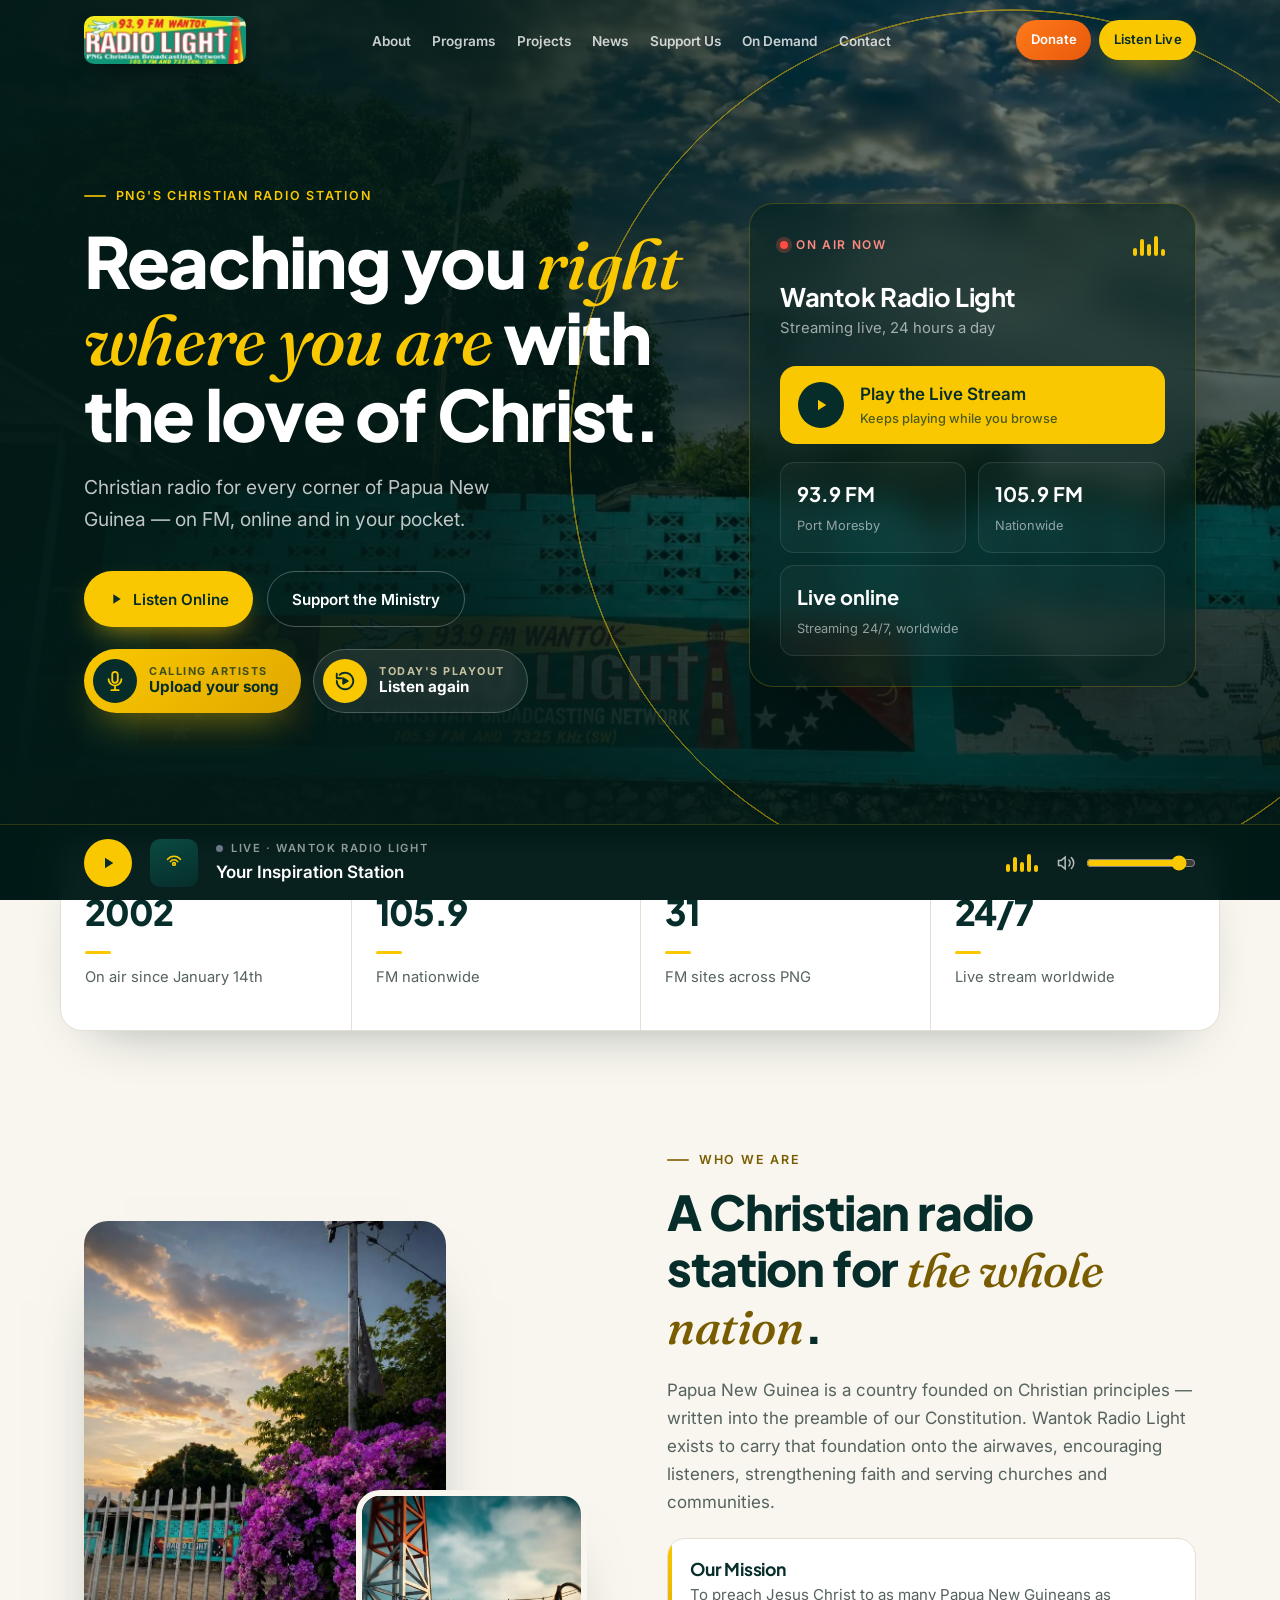
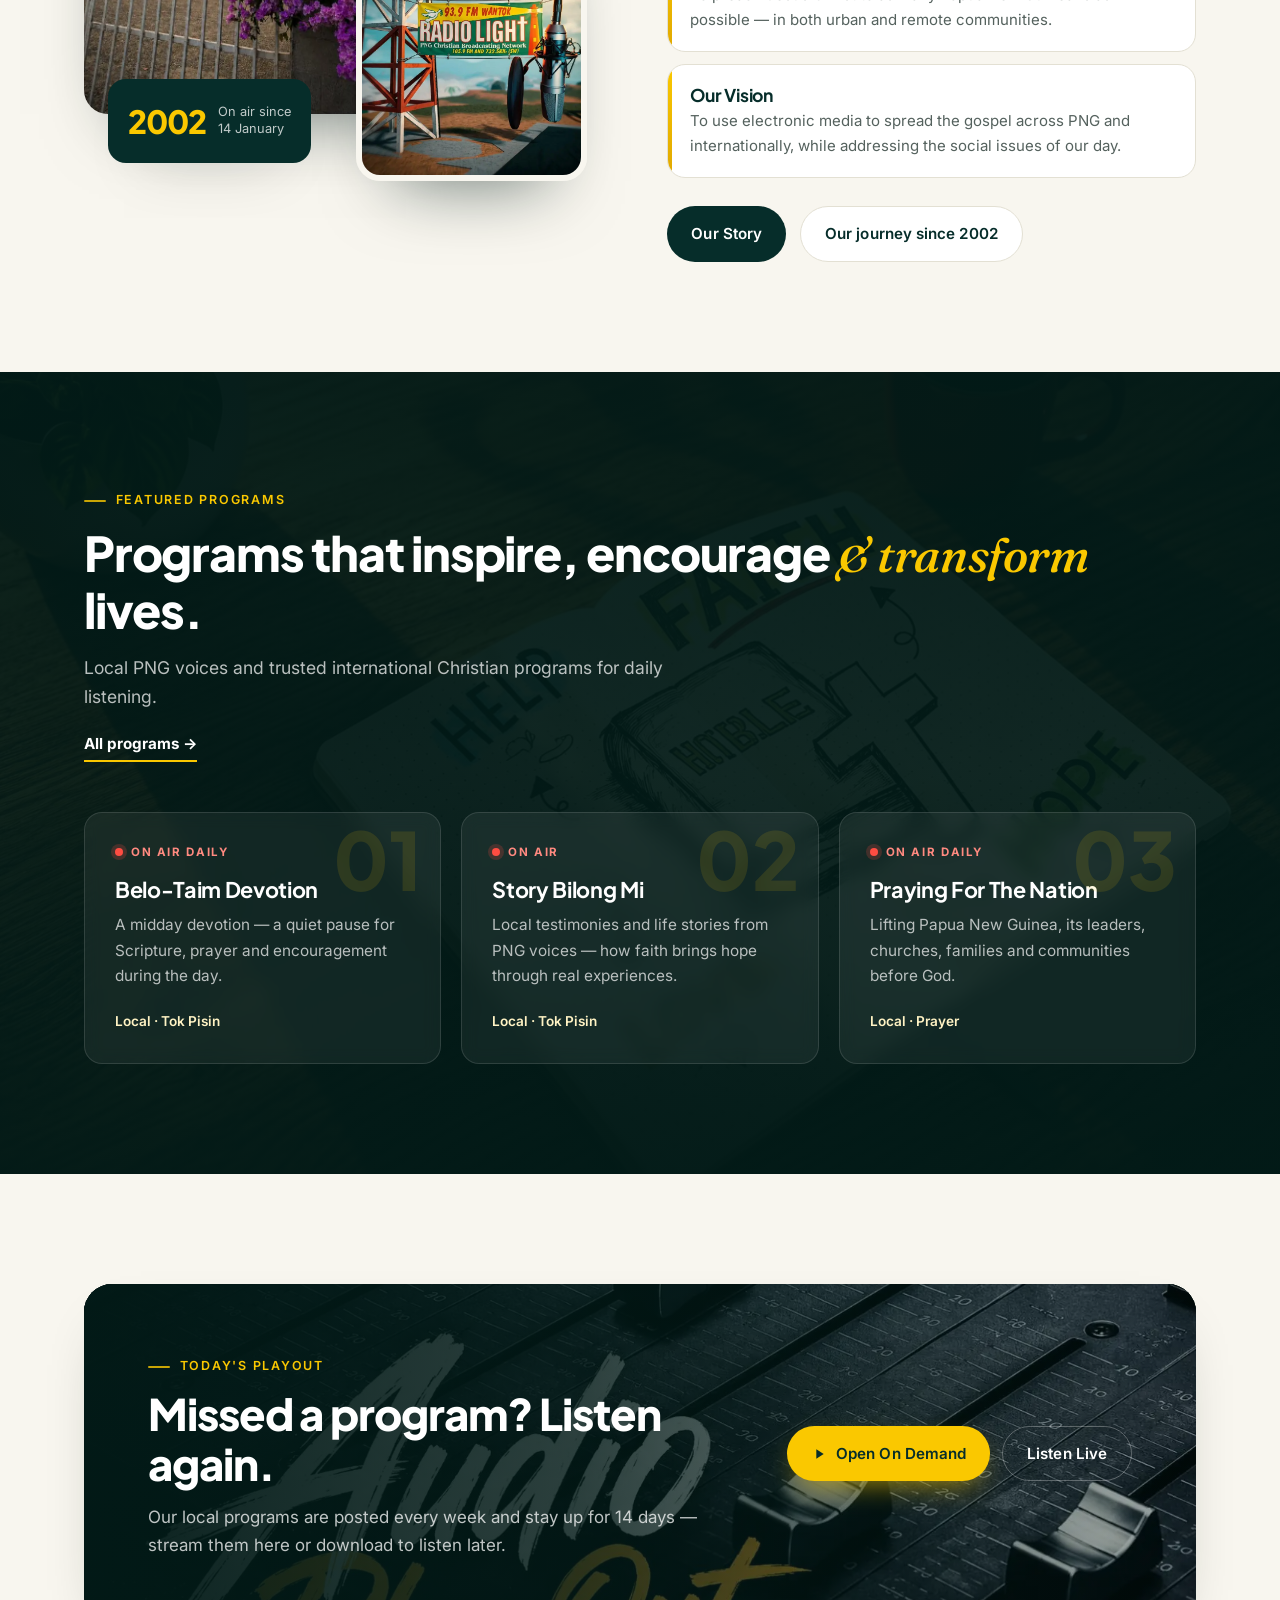
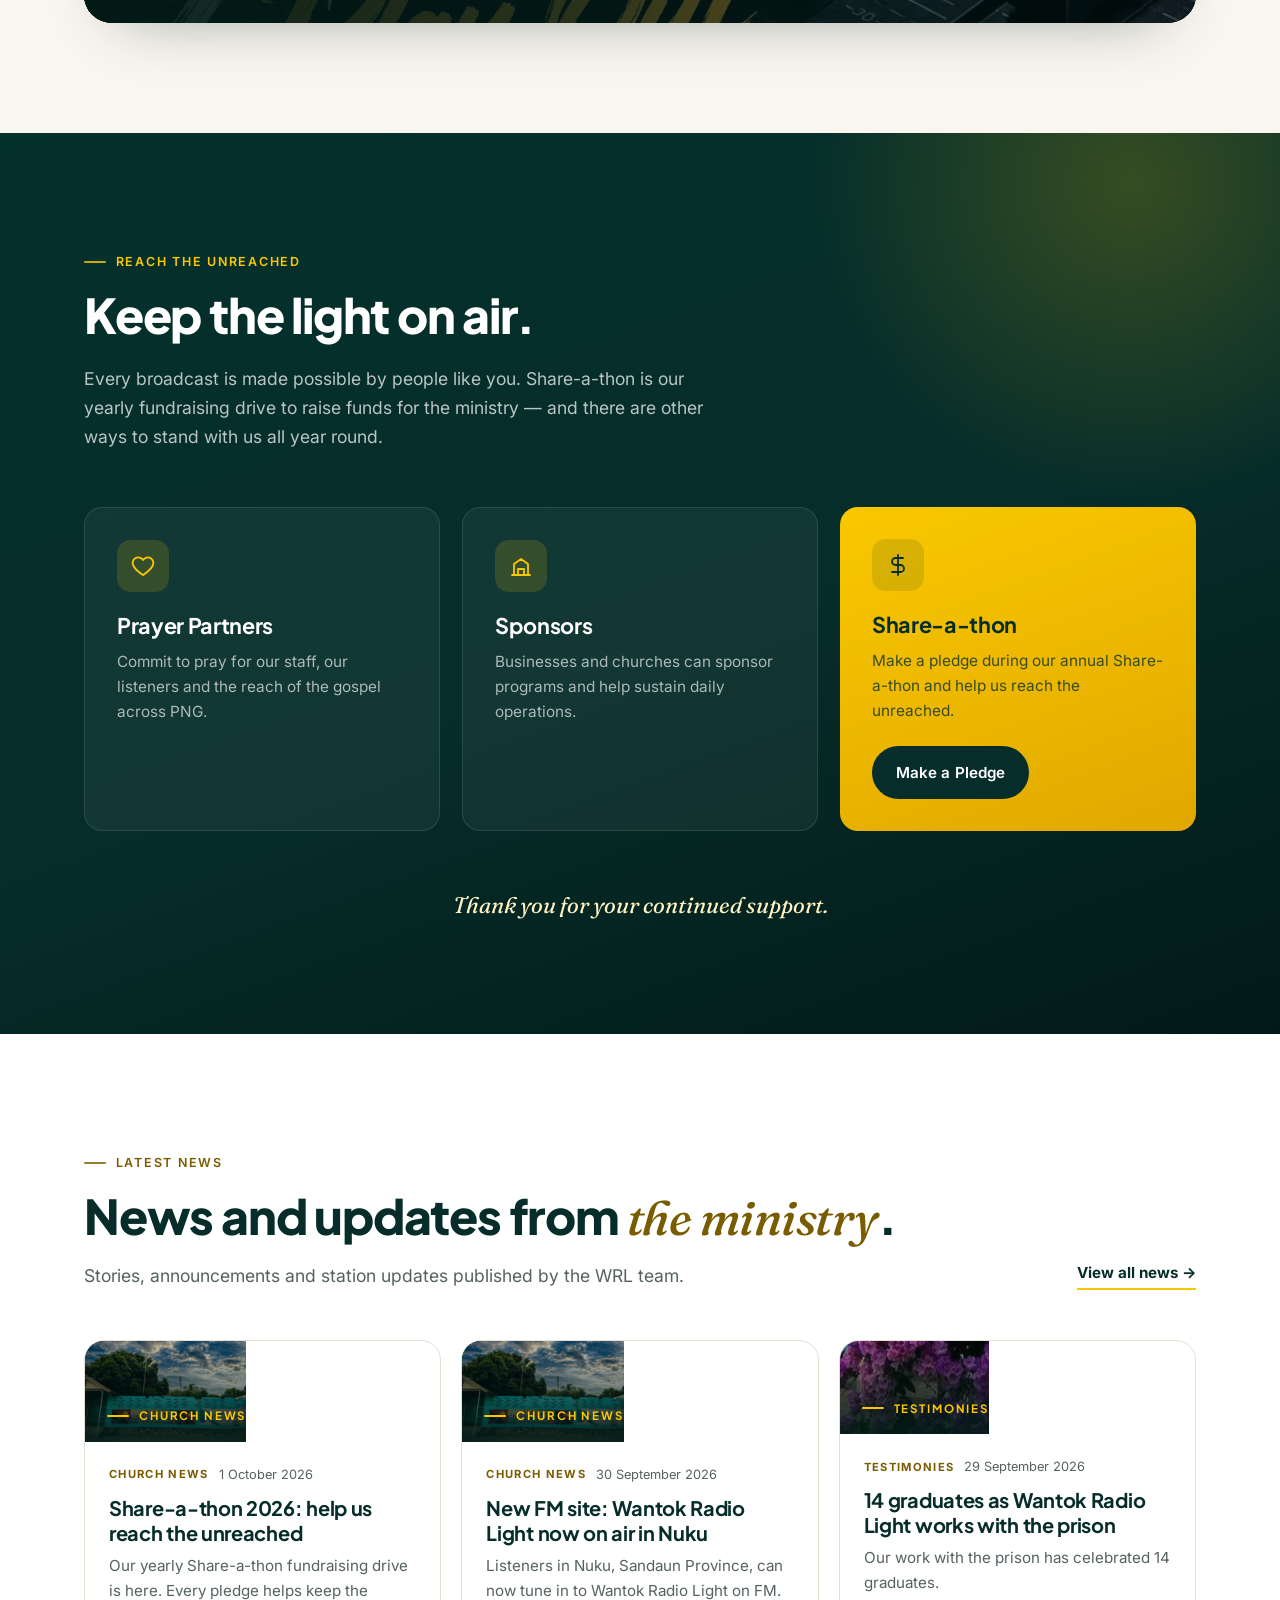
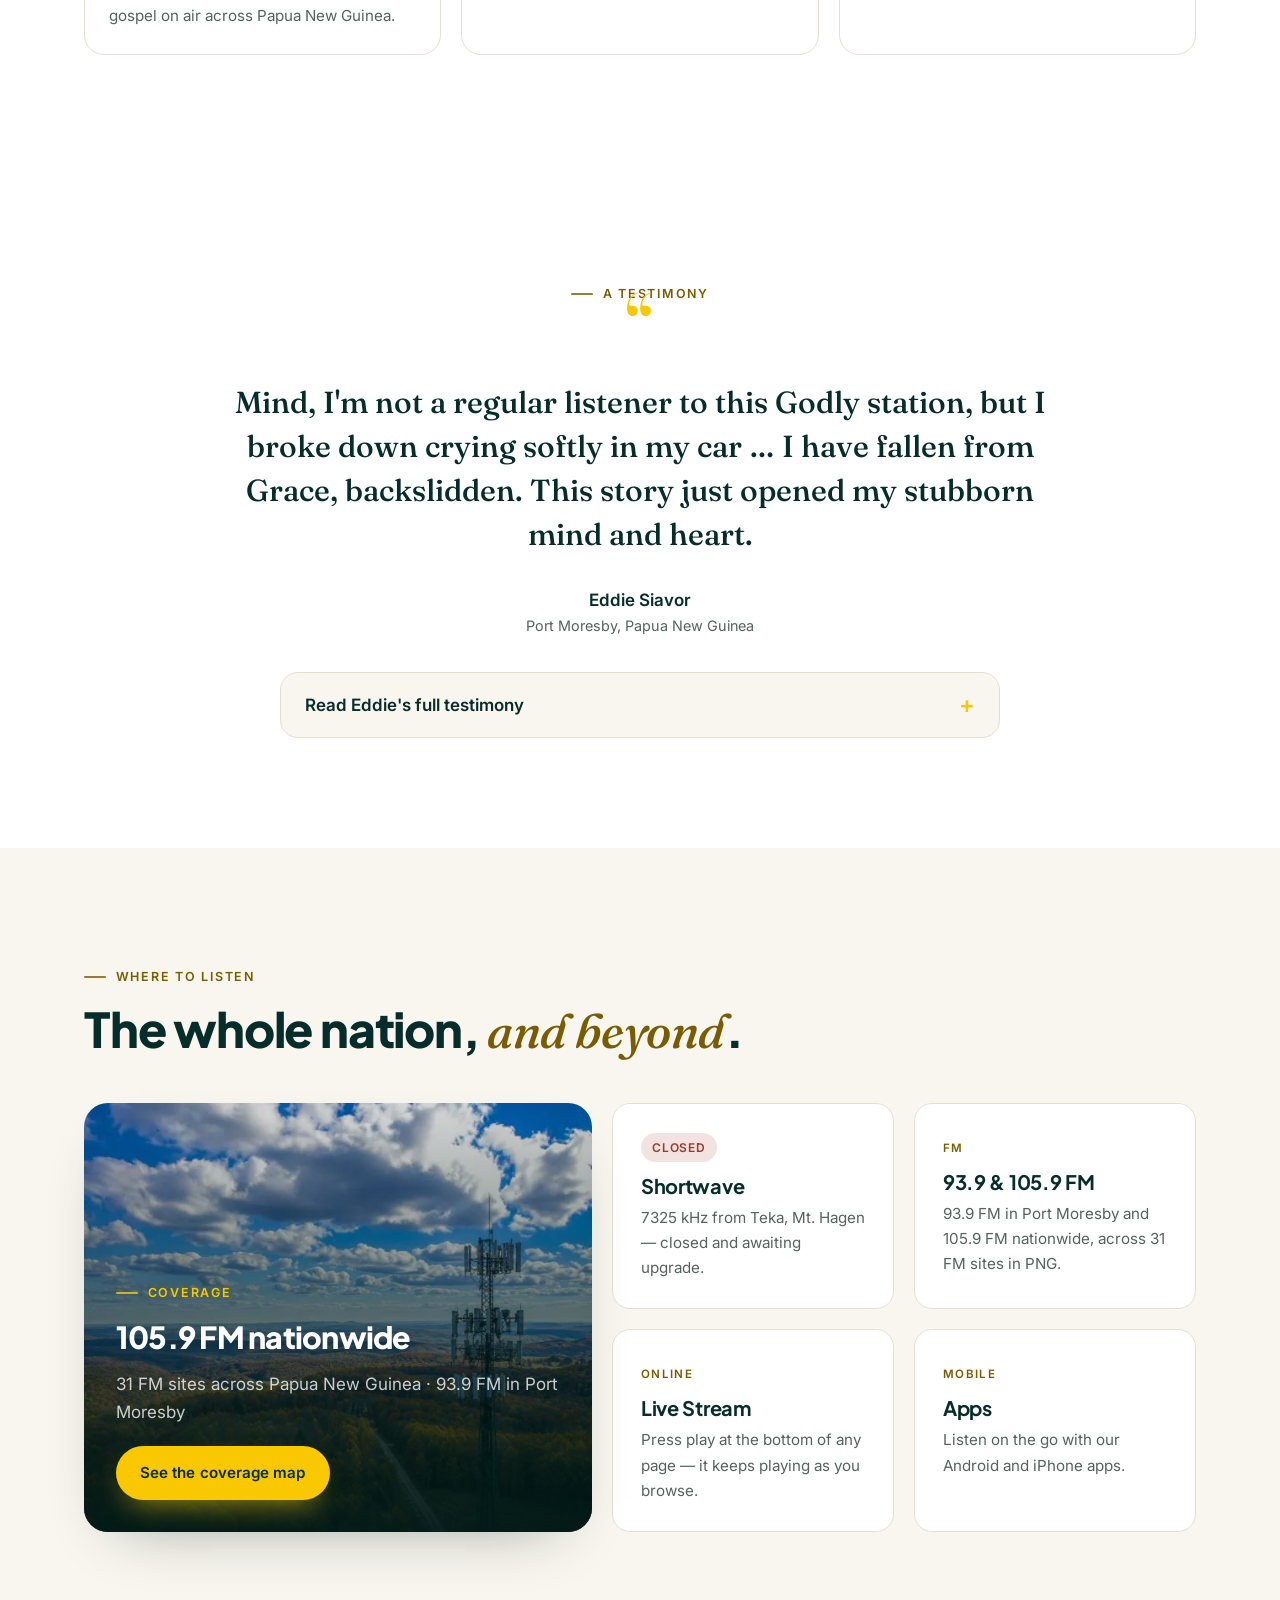
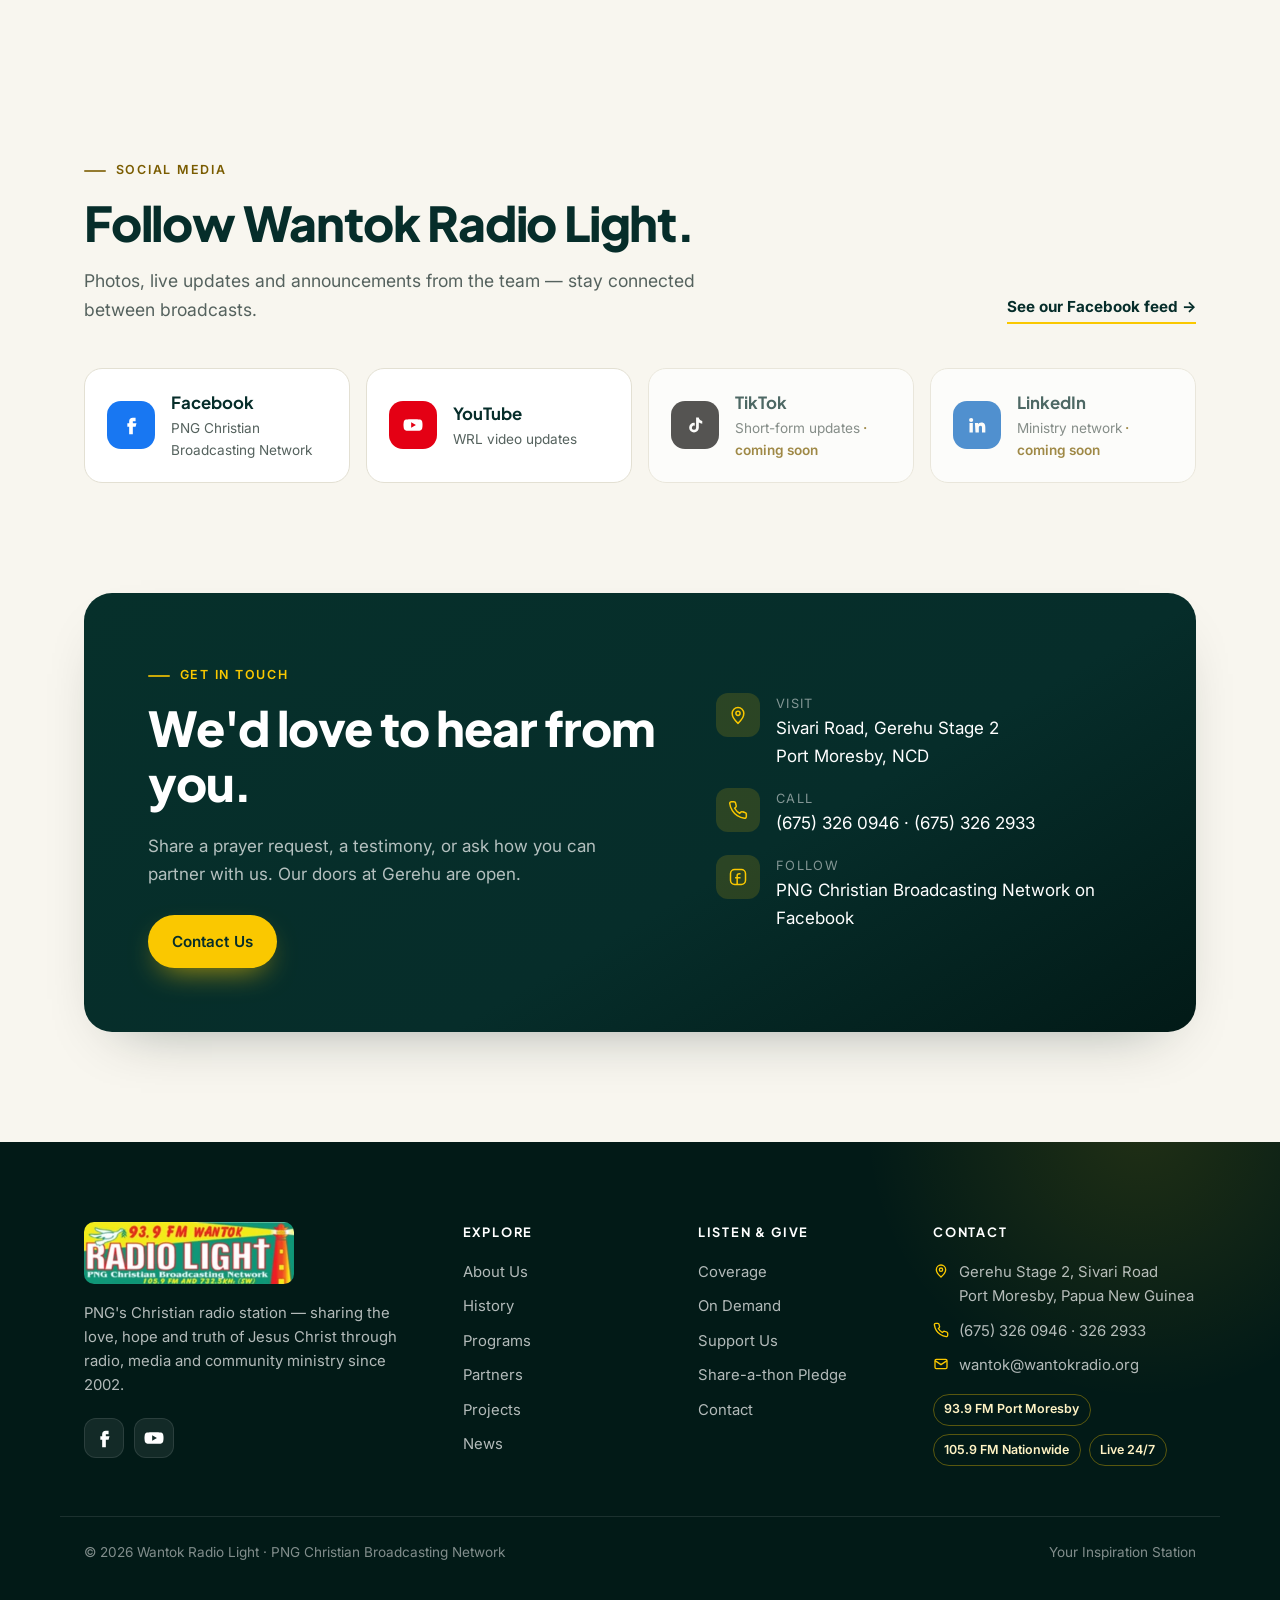
==== commit d25e5a77: "Add files via upload" ====
--- a/index.html
+++ b/index.html
@@ -2,984 +2,32 @@
 <html lang="en">
 <head>
 <meta charset="utf-8">
-<meta name="viewport" content="width=device-width, initial-scale=1">
+<meta name="viewport" content="width=device-width, initial-scale=1, viewport-fit=cover">
 <title>Wantok Radio Light — Your Inspiration Station</title>
 <meta name="description" content="Wantok Radio Light is a Christian radio station reaching Papua New Guinea with the love of Christ. Listen live online, on 93.9 FM in Port Moresby or 105.9 FM nationwide.">
 <meta name="theme-color" content="#062d2a">
+<link rel="icon" type="image/png" href="favicon.png">
+<link rel="apple-touch-icon" href="apple-touch-icon.png">
+<link rel="canonical" href="https://wantokradio.org/">
+<meta property="og:type" content="website">
+<meta property="og:site_name" content="Wantok Radio Light">
+<meta property="og:title" content="Wantok Radio Light - Your Inspiration Station">
+<meta property="og:description" content="Christian radio for Papua New Guinea. Listen live online, on 93.9 FM in Port Moresby or 105.9 FM nationwide.">
+<meta property="og:url" content="https://wantokradio.org/">
+<meta property="og:image" content="https://wantokradio.org/share.jpg">
+<meta name="twitter:card" content="summary_large_image">
 <link rel="preconnect" href="https://fonts.googleapis.com">
 <link rel="preconnect" href="https://fonts.gstatic.com" crossorigin>
 <link href="https://fonts.googleapis.com/css2?family=Fraunces:ital,opsz,wght@0,9..144,500;0,9..144,600;1,9..144,500&family=Inter:wght@400;500;600;700&family=Plus+Jakarta+Sans:wght@600;700;800&display=swap" rel="stylesheet">
-<style>
-  :root{
-    --ink:#062d2a; --ink-2:#0d3b36;
-    --gold:#fac800; --gold-soft:#fff3c4;
-    --cream:#f8f6ef; --paper:#ffffff;
-    --text:#15211f; --muted:#55625e; --line:#e3e0d3;
-    --radius:18px; --wrap:1160px; --player:76px;
-  }
-  *{box-sizing:border-box;margin:0;padding:0}
-  [hidden]{display:none!important}
-  html{scroll-behavior:smooth}
-  body{font-family:Inter,system-ui,sans-serif;color:var(--text);background:var(--cream);line-height:1.65;font-size:17px;-webkit-font-smoothing:antialiased;padding-bottom:var(--player)}
-  img{max-width:100%;display:block}
-  a{color:inherit;text-decoration:none}
-  button{font:inherit}
-  h1,h2,h3{font-family:var(--display);font-weight:600;line-height:1.15;letter-spacing:-.01em}
-  .wrap{max-width:var(--wrap);margin:0 auto;padding:0 24px}
-  .eyebrow{display:inline-block;font-size:.78rem;font-weight:600;letter-spacing:.14em;text-transform:uppercase;color:var(--gold)}
-  .btn{display:inline-flex;align-items:center;gap:.55rem;padding:.9rem 1.5rem;border-radius:999px;font-weight:600;font-size:.95rem;transition:transform .2s,background .2s,box-shadow .2s;border:0;cursor:pointer}
-  .btn:hover{transform:translateY(-2px)}
-  .btn-gold{background:var(--gold);color:var(--ink);box-shadow:0 10px 30px -10px rgba(250,200,0,.7)}
-  .btn-gold:hover{background:#ffd52e}
-  .btn-ghost{border:1px solid rgba(255,255,255,.28);color:#fff;background:transparent}
-  .btn-ghost:hover{background:rgba(255,255,255,.08)}
-  .btn-dark{background:var(--ink);color:#fff}
-  .btn-line{border:1px solid var(--line);color:var(--ink);background:var(--paper)}
-  section{padding:110px 0}
-  .section-title{font-size:clamp(2rem,4vw,3rem);margin:14px 0 22px;color:var(--ink)}
-  .alt + section[style*="padding-top:0"]{padding-top:80px}
-  .lede{color:var(--muted);font-size:1.1rem;max-width:640px}
-  .center{text-align:center}.center .lede{margin:0 auto}
-  .alt{background:var(--paper)}
-
-  /* ---------- Pages (single-page app views) ---------- */
-  .page{display:none}
-  .page.active{display:block;animation:fade .5s ease}
-  @keyframes fade{from{opacity:0}to{opacity:1}}
-
-  /* ---------- Nav ---------- */
-  header{position:fixed;inset:0 0 auto 0;z-index:50;transition:background .3s,box-shadow .3s}
-  header.scrolled,header.solid{background:rgba(6,45,42,.94);backdrop-filter:blur(12px);box-shadow:0 1px 0 rgba(255,255,255,.06)}
-  .nav{display:flex;align-items:center;justify-content:space-between;height:78px;gap:20px}
-  .brand{display:flex;align-items:center;gap:.7rem;color:#fff;font-family:var(--display);font-size:1.2rem;font-weight:600;flex:none}
-  .brand small{display:block;font-family:Inter,sans-serif;font-size:.66rem;font-weight:500;letter-spacing:.16em;text-transform:uppercase;color:var(--gold-soft);opacity:.8}
-  .menu{display:flex;gap:1.5rem;list-style:none}
-  .menu a{white-space:nowrap;color:rgba(255,255,255,.78);font-size:.9rem;font-weight:500;transition:color .2s;position:relative;padding:6px 0}
-  .menu a:hover,.menu a.on{color:#fff}
-  .menu a.on::after{content:"";position:absolute;left:0;right:0;bottom:-2px;height:2px;border-radius:2px;background:var(--gold)}
-  .nav .btn{padding:.6rem 1.15rem;font-size:.88rem;flex:none}
-  .burger{display:none;background:none;border:0;color:#fff;cursor:pointer;padding:8px}
-
-  /* ---------- Hero (home) ---------- */
-  .hero{position:relative;min-height:100vh;display:flex;align-items:center;background:
-      radial-gradient(900px 600px at 78% 30%,rgba(250,200,0,.22),transparent 60%),
-      radial-gradient(700px 500px at 10% 90%,rgba(0,187,127,.14),transparent 60%),
-      linear-gradient(160deg,#021a17 0%,var(--ink) 55%,#0a3a34 100%);
-    color:#fff;overflow:hidden;padding:140px 0 90px}
-  .hero-grid{display:grid;grid-template-columns:1.15fr .85fr;gap:60px;align-items:center}
-  .hero h1{font-size:clamp(2.6rem,6vw,4.6rem);margin:18px 0 22px}
-  .hero h1 em,.page-head h1 em{font-style:italic;color:var(--gold)}
-  .hero p.lead{font-size:1.2rem;color:rgba(255,255,255,.75);max-width:34ch;margin-bottom:36px}
-  .hero-ctas{display:flex;flex-wrap:wrap;gap:14px}
-  .waves{position:absolute;right:-180px;top:50%;transform:translateY(-50%);width:900px;opacity:.5;pointer-events:none}
-  .waves circle{fill:none;stroke:var(--gold);stroke-width:1}
-  @media (prefers-reduced-motion:no-preference){
-    .waves circle{animation:pulse 6s ease-out infinite;transform-origin:450px 450px}
-    .waves circle:nth-child(2){animation-delay:1.5s}.waves circle:nth-child(3){animation-delay:3s}.waves circle:nth-child(4){animation-delay:4.5s}
-    @keyframes pulse{0%{transform:scale(.2);opacity:.9}100%{transform:scale(1);opacity:0}}
-    .playing .eq span{animation:eq 1.1s ease-in-out infinite}
-  }
-
-  /* Page header (inner pages) */
-  .page-head{position:relative;overflow:hidden;color:#fff;padding:170px 0 90px;background:
-      radial-gradient(700px 400px at 85% 20%,rgba(250,200,0,.2),transparent 60%),
-      linear-gradient(160deg,#021a17 0%,var(--ink) 60%,#0a3a34 100%)}
-  .page-head h1{font-size:clamp(2.4rem,5vw,4rem);margin:14px 0 16px;max-width:18ch}
-  .page-head p{color:rgba(255,255,255,.72);font-size:1.15rem;max-width:56ch}
-  .page-head .waves{width:700px;right:-260px;opacity:.35}
-
-  /* Live card */
-  .live{position:relative;background:rgba(255,255,255,.06);border:1px solid rgba(255,255,255,.12);border-radius:24px;padding:30px;backdrop-filter:blur(10px);box-shadow:0 30px 80px -30px rgba(0,0,0,.6)}
-  .live-top{display:flex;justify-content:space-between;align-items:center;margin-bottom:26px}
-  .onair{display:inline-flex;align-items:center;gap:.5rem;font-size:.75rem;font-weight:600;letter-spacing:.14em;text-transform:uppercase;color:#ff8f7a}
-  .onair i{width:8px;height:8px;border-radius:50%;background:#ff5a45;box-shadow:0 0 0 4px rgba(255,90,69,.25)}
-  .eq{display:flex;gap:3px;align-items:flex-end;height:22px}
-  .eq span{width:4px;background:var(--gold);border-radius:2px;height:40%;transform-origin:bottom}
-  .eq span:nth-child(2){animation-delay:.2s;height:80%}.eq span:nth-child(3){animation-delay:.4s;height:55%}.eq span:nth-child(4){animation-delay:.1s;height:95%}.eq span:nth-child(5){animation-delay:.3s;height:35%}
-  @keyframes eq{0%,100%{transform:scaleY(.35)}50%{transform:scaleY(1)}}
-  .live h3{font-size:1.6rem;margin-bottom:4px}
-  .live .sub{color:rgba(255,255,255,.6);font-size:.93rem;margin-bottom:26px;min-height:1.5em}
-  .play{display:flex;width:100%;align-items:center;gap:16px;background:var(--gold);color:var(--ink);border-radius:16px;padding:14px 18px;font-weight:600;transition:transform .2s;border:0;cursor:pointer;text-align:left}
-  .play:hover{transform:translateY(-2px)}
-  .play-ic{width:46px;height:46px;border-radius:50%;background:var(--ink);display:grid;place-items:center;flex:none;color:var(--gold)}
-  .play small{display:block;font-weight:500;font-size:.8rem;opacity:.7}
-  .freqs{display:grid;grid-template-columns:1fr 1fr;gap:12px;margin-top:18px}
-  .freq{border:1px solid rgba(255,255,255,.1);border-radius:14px;padding:14px 16px}
-  .freq b{display:block;font-family:var(--display);font-size:1.25rem;color:#fff}
-  .freq.wide{grid-column:span 2}
-  .freq span{font-size:.8rem;color:rgba(255,255,255,.55)}
-
-  /* Stats */
-  .stats{background:var(--paper);border-bottom:1px solid var(--line);padding:0}
-  .stats .wrap{display:grid;grid-template-columns:repeat(4,1fr)}
-  .stat{padding:40px 24px;border-left:1px solid var(--line)}
-  .stat:first-child{border-left:0}
-  .stat b{display:block;font-family:var(--display);font-size:2.2rem;color:var(--ink)}
-  .stat span{color:var(--muted);font-size:.92rem}
-
-  /* Split / cards */
-  .split{display:grid;grid-template-columns:1fr 1fr;gap:80px;align-items:start}
-  .prose p{color:var(--muted);margin-bottom:18px}
-  .prose p strong{color:var(--ink)}
-  .mv{display:grid;gap:18px}
-  .mv-card{background:var(--paper);border:1px solid var(--line);border-radius:var(--radius);padding:30px 30px 28px;position:relative;overflow:hidden}
-  .mv-card::before{content:"";position:absolute;left:0;top:0;bottom:0;width:4px;background:var(--gold)}
-  .mv-card h3{font-size:1.3rem;color:var(--ink);margin-bottom:8px}
-  .mv-card p{color:var(--muted);font-size:.98rem}
-  .grid{display:grid;gap:20px;margin-top:50px}
-  .g2{grid-template-columns:repeat(2,1fr)}.g3{grid-template-columns:repeat(3,1fr)}.g4{grid-template-columns:repeat(4,1fr)}
-  .card{border:1px solid var(--line);border-radius:var(--radius);padding:28px;background:var(--paper);transition:transform .25s,box-shadow .25s}
-  .alt .card{background:var(--cream)}
-  .card:hover{transform:translateY(-3px);box-shadow:0 18px 40px -24px rgba(6,45,42,.35)}
-  .card .tag{font-size:.72rem;font-weight:600;letter-spacing:.12em;text-transform:uppercase;color:var(--gold)}
-  .card h3{font-size:1.25rem;color:var(--ink);margin:10px 0 8px}
-  .card p{color:var(--muted);font-size:.95rem}
-  .card .more{display:inline-flex;gap:6px;align-items:center;margin-top:14px;font-weight:600;font-size:.9rem;color:var(--ink);border-bottom:1px solid var(--gold)}
-  .ic-box{width:52px;height:52px;border-radius:14px;background:rgba(250,200,0,.15);display:grid;place-items:center;color:#7a5c00;margin-bottom:18px}
-
-  /* Support (dark band) */
-  .dark{background:var(--ink);color:#fff;position:relative;overflow:hidden}
-  .dark::after{content:"";position:absolute;width:700px;height:700px;border-radius:50%;background:radial-gradient(circle,rgba(250,200,0,.25),transparent 65%);top:-300px;right:-200px;pointer-events:none}
-  .dark .section-title{color:#fff}
-  .dark .lede,.dark .intro{color:rgba(255,255,255,.72)}
-  .dark .intro{max-width:620px;font-size:1.1rem;margin-bottom:56px}
-  .ways{display:grid;grid-template-columns:repeat(3,1fr);gap:22px;position:relative;z-index:1}
-  .way{background:rgba(255,255,255,.05);border:1px solid rgba(255,255,255,.1);border-radius:var(--radius);padding:32px;transition:transform .25s,border-color .25s}
-  .way:hover{transform:translateY(-4px);border-color:rgba(250,200,0,.5)}
-  .way .ic{width:52px;height:52px;border-radius:14px;background:rgba(250,200,0,.15);display:grid;place-items:center;margin-bottom:22px;color:var(--gold)}
-  .way h3{font-size:1.35rem;margin-bottom:10px}
-  .way p{color:rgba(255,255,255,.65);font-size:.96rem}
-  .way.feature{background:linear-gradient(160deg,var(--gold),#e0a800);color:var(--ink);border:0}
-  .way.feature p{color:rgba(6,45,42,.78)}
-  .way.feature .ic{background:rgba(6,45,42,.12);color:var(--ink)}
-  .way.feature .btn{margin-top:22px}
-  .thanks{margin-top:56px;text-align:center;font-family:var(--display);font-style:italic;font-size:1.4rem;color:var(--gold-soft);position:relative;z-index:1}
-
-  /* Testimony / quote */
-  .testimony{background:var(--paper);text-align:center}
-  .quote-mark{font-family:var(--display);font-size:6rem;line-height:.6;color:var(--gold)}
-  blockquote.big{font-family:var(--display);font-size:clamp(1.3rem,2.6vw,1.9rem);line-height:1.45;color:var(--ink);max-width:820px;margin:18px auto 30px}
-  .testimony cite{font-style:normal;font-weight:600;color:var(--ink)}
-  .testimony cite span{display:block;font-weight:400;color:var(--muted);font-size:.9rem}
-
-  /* Timeline */
-  .timeline{position:relative;margin-top:60px}
-  .timeline::before{content:"";position:absolute;left:50%;top:0;bottom:0;width:1px;background:var(--line)}
-  .tl{display:grid;grid-template-columns:1fr 1fr;gap:70px;margin-bottom:46px;position:relative}
-  .tl::after{content:"";position:absolute;left:50%;top:10px;width:15px;height:15px;border-radius:50%;background:var(--gold);transform:translateX(-50%);box-shadow:0 0 0 6px var(--cream)}
-  .alt .tl::after{box-shadow:0 0 0 6px var(--paper)}
-  .tl .year{text-align:right;font-family:var(--display);font-size:2.6rem;color:var(--ink);line-height:1}
-  .tl .year small{display:block;font-family:Inter,sans-serif;font-size:.8rem;color:var(--muted);letter-spacing:.08em;text-transform:uppercase;margin-top:6px}
-  .tl h3{font-size:1.3rem;color:var(--ink);margin-bottom:6px}
-  .tl p{color:var(--muted);font-size:.97rem}
-  .tl:nth-child(even) .year{order:2;text-align:left}
-  .tl:nth-child(even) .body{text-align:right}
-
-  /* Tabs + programs */
-  .tabs{display:inline-flex;gap:6px;background:var(--paper);border:1px solid var(--line);padding:6px;border-radius:999px;margin-top:10px;flex-wrap:wrap}
-  .tabs button{border:0;background:transparent;padding:.6rem 1.2rem;border-radius:999px;font-weight:600;font-size:.9rem;color:var(--muted);cursor:pointer}
-  .tabs button.on{background:var(--ink);color:#fff}
-  .prog{display:flex;flex-direction:column}
-  .prog .when{display:flex;flex-wrap:wrap;gap:6px;margin-top:auto;padding-top:16px}
-  .prog{padding:0;overflow:hidden}
-  .prog > :not(.pimg){margin-left:24px;margin-right:24px}
-  .prog h3{margin-top:20px}
-  .prog .when{padding-bottom:24px}
-  .pimg{aspect-ratio:4/3;background:#fff;border-bottom:1px solid var(--line);display:grid;place-items:center;overflow:hidden}
-  .pimg img{width:100%;height:100%}
-  .pimg.photo img{object-fit:cover;object-position:center 25%;transition:transform .6s ease}
-  .card.prog:hover .pimg.photo img{transform:scale(1.04)}
-  .pimg.logo img{object-fit:contain;padding:18px}
-  .pimg.dark{background:var(--ink)}
-  .pimg.ptitle{background:radial-gradient(400px 200px at 80% 0%,rgba(250,200,0,.35),transparent 60%),linear-gradient(160deg,#0a3a34,var(--ink))}
-  .pimg.ptitle span{font-family:var(--display);font-size:1.5rem;font-weight:600;color:#fff;text-align:center;padding:0 24px;line-height:1.2}
-  .pimg.dark img{padding:28px 36px}
-  .pill{font-size:.78rem;font-weight:500;background:var(--gold-soft);color:#5e4700;padding:.25rem .65rem;border-radius:999px}
-  .prog .who{font-size:.88rem;color:var(--ink);font-weight:500;margin-bottom:6px}
-  .sched{margin-top:40px;border:1px solid var(--line);border-radius:var(--radius);overflow:hidden;background:var(--paper)}
-  .sched div{display:grid;grid-template-columns:120px 1fr;gap:20px;padding:16px 24px;border-top:1px solid var(--line)}
-  .sched div:first-child{border-top:0}
-  .sched b{font-family:var(--display);color:var(--ink)}
-  .sched span{color:var(--muted)}
-
-  /* Status badges (projects) */
-  .status{display:inline-flex;align-items:center;gap:6px;font-size:.75rem;font-weight:600;letter-spacing:.06em;text-transform:uppercase;padding:.3rem .7rem;border-radius:999px}
-  .status.done{background:#e3f3e8;color:#1f7a3f}
-  .status.now{background:var(--gold-soft);color:#5e4700}
-  .status.next{background:#e8edf5;color:#34507a}
-  .feature-card{display:grid;grid-template-columns:1fr 1fr;border-radius:24px;overflow:hidden;background:var(--paper);border:1px solid var(--line);margin-top:50px}
-  .feature-card .art{background:linear-gradient(160deg,var(--ink),#0e4740);display:grid;place-items:center;min-height:300px;color:var(--gold);position:relative}
-  .feature-card .txt{padding:48px}
-  .feature-card h3{font-size:1.8rem;color:var(--ink);margin:14px 0 12px}
-  .feature-card p{color:var(--muted)}
-
-  /* Partners */
-  .logo-wall{display:grid;grid-template-columns:repeat(3,1fr);gap:16px;margin-top:40px;max-width:960px;margin-left:auto;margin-right:auto}
-  .logo-wall a,.logo-wall span{display:flex;flex-direction:column;align-items:center;justify-content:space-between;gap:14px;text-align:center;padding:22px 18px 16px;border:1px solid var(--line);border-radius:16px;background:var(--paper);color:var(--ink);transition:border-color .2s,transform .2s}
-  .logo-wall img{height:96px;width:100%;object-fit:contain}
-  .logo-wall small{font-family:var(--display);font-size:1rem;font-weight:600}
-  .pcard .plogo{height:120px;display:flex;align-items:center;margin-bottom:18px}
-  .pcard .plogo img{max-height:100%;max-width:220px;object-fit:contain}
-  .logo-wall a:hover{border-color:var(--gold);transform:translateY(-2px)}
-
-  /* Gallery placeholders */
-  .gallery{display:grid;grid-template-columns:repeat(4,1fr);grid-auto-flow:dense;gap:16px;margin-top:50px}
-  .gph{position:relative;margin:0;border-radius:16px;overflow:hidden;aspect-ratio:4/3;cursor:zoom-in;background:var(--ink)}
-  .gph.wide{grid-column:span 2;aspect-ratio:auto}
-  .gph img{width:100%;height:100%;object-fit:cover;transition:transform .6s ease}
-  .gph:hover img{transform:scale(1.05)}
-  .gph figcaption{position:absolute;left:0;right:0;bottom:0;padding:28px 16px 12px;font-size:.85rem;font-weight:500;color:#fff;background:linear-gradient(transparent,rgba(2,26,23,.85))}
-  .lb{position:fixed;inset:0;z-index:100;background:rgba(2,20,18,.92);display:none;align-items:center;justify-content:center;flex-direction:column;gap:14px;padding:24px;padding-bottom:calc(var(--player) + 24px)}
-  .lb.open{display:flex}
-  .lb img{max-width:min(1100px,100%);max-height:75vh;border-radius:12px;object-fit:contain}
-  .lb p{color:#fff;font-weight:500}
-  .lb button{position:absolute;top:18px;right:18px;width:44px;height:44px;border-radius:50%;border:0;background:rgba(255,255,255,.12);color:#fff;font-size:1.4rem;cursor:pointer}
-  .ph{aspect-ratio:4/3;border-radius:16px;background:repeating-linear-gradient(135deg,#efe9dd 0 12px,#f6f1e7 12px 24px);border:1px dashed #d8cdb9;display:grid;place-items:center;color:#9a8c72;font-size:.85rem;text-align:center;padding:12px}
-  .ph.wide{grid-column:span 2;aspect-ratio:8/3}
-
-  /* News */
-  .news-feature{display:grid;grid-template-columns:.9fr 1.1fr;gap:0;background:var(--paper);border:1px solid var(--line);border-radius:24px;overflow:hidden;margin-top:50px}
-  .news-feature .art{background:linear-gradient(160deg,#0e4740,var(--ink));display:grid;place-items:center;min-height:280px;color:var(--gold-soft);font-family:var(--display);font-size:5rem;font-style:italic}
-  .news-feature .txt{padding:44px}
-  .date{font-size:.8rem;color:var(--muted);letter-spacing:.06em;text-transform:uppercase}
-  .news-feature h3{font-size:1.9rem;color:var(--ink);margin:10px 0 14px}
-  .news-feature p{color:var(--muted)}
-
-  /* Team + contact */
-  .team{display:grid;grid-template-columns:repeat(4,1fr);gap:20px;margin-top:50px}
-  .person{background:var(--paper);border:1px solid var(--line);border-radius:var(--radius);padding:28px;text-align:center}
-  .avatar{width:72px;height:72px;border-radius:50%;margin:0 auto 16px;display:grid;place-items:center;background:linear-gradient(160deg,var(--gold),#e0a800);color:var(--ink);font-family:var(--display);font-size:1.5rem;font-weight:600}
-  .person h3{font-size:1.15rem;color:var(--ink)}
-  .person p{color:var(--muted);font-size:.88rem;margin:4px 0 12px}
-  .person a{font-size:.88rem;font-weight:600;color:var(--ink);border-bottom:1px solid var(--gold);word-break:break-all}
-  .contact-card{background:var(--ink);color:#fff;border-radius:28px;padding:64px;display:grid;grid-template-columns:1.1fr .9fr;gap:60px;align-items:center}
-  .contact-card .section-title{color:#fff}
-  .contact-card p{color:rgba(255,255,255,.7)}
-  .clist{list-style:none;display:grid;gap:18px}
-  .clist li{display:flex;gap:16px;align-items:flex-start}
-  .clist .ic{width:44px;height:44px;border-radius:12px;background:rgba(250,200,0,.15);color:var(--gold);display:grid;place-items:center;flex:none}
-  .clist small{display:block;color:rgba(255,255,255,.5);font-size:.8rem;text-transform:uppercase;letter-spacing:.1em}
-  .clist a:hover{color:var(--gold)}
-  form.msg{background:var(--paper);border:1px solid var(--line);border-radius:24px;padding:40px;display:grid;gap:16px}
-  form.msg label{font-size:.85rem;font-weight:600;color:var(--ink);display:grid;gap:6px}
-  form.msg input,form.msg select,form.msg textarea{font:inherit;font-size:1rem;padding:.85rem 1rem;border:1px solid var(--line);border-radius:12px;background:var(--cream);color:var(--text);width:100%}
-  form.msg input:focus,form.msg select:focus,form.msg textarea:focus{outline:2px solid var(--gold);outline-offset:1px;border-color:transparent}
-  form.msg .row{display:grid;grid-template-columns:1fr 1fr;gap:16px}
-  form.msg .note{font-size:.82rem;color:var(--muted)}
-  details.faq{border-bottom:1px solid var(--line);padding:22px 0}
-  details.faq summary{cursor:pointer;list-style:none;font-family:var(--display);font-size:1.2rem;color:var(--ink);display:flex;justify-content:space-between;gap:20px}
-  details.faq summary::after{content:"+";color:var(--gold);font-size:1.5rem;line-height:1}
-  details.faq[open] summary::after{content:"–"}
-  details.faq p{color:var(--muted);margin-top:12px}
-
-  /* CTA band */
-  .cta-band{background:linear-gradient(120deg,var(--gold),#e0a800);border-radius:28px;padding:56px;display:flex;flex-wrap:wrap;gap:30px;align-items:center;justify-content:space-between}
-  .cta-band h2{font-size:clamp(1.7rem,3vw,2.3rem);color:var(--ink);max-width:22ch}
-  .cta-band p{color:rgba(6,45,42,.75);margin-top:8px}
-
-  .pledge-frame{background:var(--paper);border:1px solid var(--line);border-radius:24px;padding:10px;box-shadow:0 30px 60px -40px rgba(6,45,42,.4)}
-  .pledge-frame iframe{display:block;width:100%;min-height:1500px;border:0;border-radius:16px;background:#eef0ee}
-  .pledge-alt{margin-top:18px;color:var(--muted);font-size:.92rem;text-align:center}
-  .pledge-alt a{color:var(--ink);font-weight:600;border-bottom:1px solid var(--gold)}
-  .full-testimony{max-width:720px;margin:34px auto 0;text-align:left;border:1px solid var(--line);border-radius:var(--radius);background:var(--cream)}
-  .full-testimony summary{cursor:pointer;list-style:none;padding:18px 24px;font-weight:600;color:var(--ink);display:flex;justify-content:space-between;align-items:center}
-  .full-testimony summary::-webkit-details-marker{display:none}
-  .full-testimony summary::after{content:"+";color:var(--gold);font-size:1.5rem;line-height:1}
-  .full-testimony[open] summary::after{content:"–"}
-  .full-testimony div{padding:0 24px 22px}
-  .full-testimony p{color:var(--muted);margin-bottom:14px;font-size:.98rem}
-  .full-testimony p:last-child{margin-bottom:0}
-  /* Horizontal timeline */
-  .htl{max-width:1000px;margin:0 auto}
-  .htl-hint{text-align:center;color:var(--muted);font-size:.9rem;margin-bottom:28px}
-  .htl-track{position:relative;display:flex;justify-content:space-between;gap:0;overflow-x:auto;padding:4px 4px 10px;scrollbar-width:thin}
-  .htl-y::before{content:"";position:absolute;top:13px;left:0;right:0;height:2px;background:var(--line)}
-  .htl-y:first-child::before{left:50%}.htl-y:last-child::before{right:50%}
-  .htl-y{position:relative;flex:1 0 64px;display:flex;flex-direction:column;align-items:center;gap:12px;background:none;border:0;cursor:pointer;padding:6px 0;color:var(--muted)}
-  .htl-y .dot{width:16px;height:16px;border-radius:50%;background:var(--cream);border:2px solid #cdbf9f;transition:all .25s;z-index:1}
-  .htl-y b{font-family:var(--display);font-weight:600;font-size:1.15rem;transition:color .25s,transform .25s}
-  .htl-y:hover .dot,.htl-y:focus-visible .dot{border-color:var(--gold)}
-  .htl-y:hover b{color:var(--ink)}
-  .htl-y.on .dot{background:var(--gold);border-color:var(--gold);box-shadow:0 0 0 6px rgba(250,200,0,.22);transform:scale(1.15)}
-  .htl-y.on b{color:var(--ink);transform:scale(1.15)}
-  .htl-y:focus-visible{outline:2px solid var(--gold);outline-offset:4px;border-radius:8px}
-  .htl-panel{margin-top:34px;background:var(--paper);border:1px solid var(--line);border-radius:24px;padding:40px 44px;min-height:190px;position:relative;overflow:hidden}
-  .htl-panel::before{content:"";position:absolute;left:0;top:0;bottom:0;width:5px;background:var(--gold)}
-  .htl-card{animation:fade .4s ease}
-  .htl-date{font-size:.78rem;font-weight:600;letter-spacing:.14em;text-transform:uppercase;color:var(--gold)}
-  .htl-card h3{font-size:clamp(1.5rem,3vw,2rem);color:var(--ink);margin:10px 0 10px}
-  .htl-card p{color:var(--muted);font-size:1.05rem;max-width:60ch}
-  @media (max-width:640px){.htl-y{flex:0 0 66px}.htl-panel{padding:28px 24px}.htl-track{justify-content:flex-start}}
-  /* Projects with video */
-  .proj{display:grid;grid-template-columns:1.15fr .85fr;background:var(--paper);border:1px solid var(--line);border-radius:24px;overflow:hidden;margin-top:30px}
-  .proj.flip{grid-template-columns:.85fr 1.15fr}
-  .proj.flip .vthumb{order:2}
-  .proj .txt{padding:48px;align-self:center}
-  .proj h3{font-size:1.9rem;color:var(--ink);margin:14px 0 12px}
-  .proj p{color:var(--muted)}
-  .vthumb{position:relative;border:0;padding:0;margin:0;display:block;min-height:340px;background:var(--ink);overflow:hidden}
-  .vthumb video{position:absolute;inset:0;width:100%;height:100%;object-fit:cover}
-  .vtag{position:absolute;left:20px;top:20px;z-index:1;background:rgba(6,45,42,.75);color:#fff;font-size:.75rem;font-weight:600;letter-spacing:.1em;text-transform:uppercase;padding:.35rem .75rem;border-radius:999px}
-  .vthumb img{position:absolute;inset:0;width:100%;height:100%;object-fit:cover;transition:transform .7s ease}
-  .proj.flip{grid-template-columns:1fr minmax(260px,400px)}
-  .vthumb.tall{min-height:0;aspect-ratio:1125/2000}
-  .vthumb.tall img{object-fit:cover;object-position:center}
-  .vplay{position:absolute;left:50%;top:50%;transform:translate(-50%,-50%);z-index:1;width:82px;height:82px;border-radius:50%;background:var(--gold);color:var(--ink);display:grid;place-items:center;padding-left:4px;box-shadow:0 0 0 12px rgba(250,200,0,.25),0 20px 40px -10px rgba(0,0,0,.5);transition:transform .25s,box-shadow .25s}
-  .vthumb:hover .vplay{transform:translate(-50%,-50%) scale(1.08);box-shadow:0 0 0 18px rgba(250,200,0,.2),0 20px 40px -10px rgba(0,0,0,.5)}
-  .vlabel{position:absolute;left:24px;bottom:20px;z-index:1;color:#fff;font-weight:600;font-size:.9rem;letter-spacing:.04em}
-  .vmodal{position:fixed;inset:0;z-index:110;background:rgba(2,20,18,.9);backdrop-filter:blur(6px);display:none;align-items:center;justify-content:center;padding:24px}
-  .vmodal.open{display:flex;animation:fade .3s ease}
-  .vbox{width:min(1000px,100%)}
-  .vhead{display:flex;justify-content:space-between;align-items:center;color:#fff;margin-bottom:12px;font-family:var(--display);font-size:1.3rem}
-  .vhead button{width:44px;height:44px;border-radius:50%;border:0;background:rgba(255,255,255,.12);color:#fff;font-size:1.5rem;cursor:pointer}
-  .vframe{position:relative;aspect-ratio:16/9;border-radius:16px;overflow:hidden;background:#000;box-shadow:0 40px 80px -20px rgba(0,0,0,.7)}
-  .vframe iframe{position:absolute;inset:0;width:100%;height:100%;border:0}
-  @media (max-width:1020px){.proj,.proj.flip{grid-template-columns:1fr}.proj.flip .vthumb{order:0}.vthumb{min-height:260px;aspect-ratio:16/10}.vthumb.tall{aspect-ratio:1125/2000}}
-  @media (max-width:640px){.proj .txt{padding:28px 22px}.vplay{width:68px;height:68px}}
-  .vsound{position:absolute;right:16px;bottom:16px;z-index:2;display:inline-flex;align-items:center;gap:8px;border:0;cursor:pointer;background:rgba(6,45,42,.8);color:#fff;font:600 .82rem Inter,sans-serif;padding:.55rem .9rem;border-radius:999px;backdrop-filter:blur(6px)}
-  .vsound:hover{background:var(--gold);color:var(--ink)}
-  .vsound::before{content:"";width:18px;height:18px;background:currentColor;-webkit-mask:url("data:image/svg+xml,%3Csvg xmlns='http://www.w3.org/2000/svg' viewBox='0 0 24 24' fill='none' stroke='black' stroke-width='2' stroke-linecap='round'%3E%3Cpath d='M11 5 6 9H3v6h3l5 4z'/%3E%3Cpath d='m16 9 6 6M22 9l-6 6'/%3E%3C/svg%3E") center/contain no-repeat;mask:url("data:image/svg+xml,%3Csvg xmlns='http://www.w3.org/2000/svg' viewBox='0 0 24 24' fill='none' stroke='black' stroke-width='2' stroke-linecap='round'%3E%3Cpath d='M11 5 6 9H3v6h3l5 4z'/%3E%3Cpath d='m16 9 6 6M22 9l-6 6'/%3E%3C/svg%3E") center/contain no-repeat}
-  .vsound.on::before{-webkit-mask-image:url("data:image/svg+xml,%3Csvg xmlns='http://www.w3.org/2000/svg' viewBox='0 0 24 24' fill='none' stroke='black' stroke-width='2' stroke-linecap='round'%3E%3Cpath d='M11 5 6 9H3v6h3l5 4z'/%3E%3Cpath d='M15.5 8.5a5 5 0 0 1 0 7M18.5 5.5a9 9 0 0 1 0 13'/%3E%3C/svg%3E");mask-image:url("data:image/svg+xml,%3Csvg xmlns='http://www.w3.org/2000/svg' viewBox='0 0 24 24' fill='none' stroke='black' stroke-width='2' stroke-linecap='round'%3E%3Cpath d='M11 5 6 9H3v6h3l5 4z'/%3E%3Cpath d='M15.5 8.5a5 5 0 0 1 0 7M18.5 5.5a9 9 0 0 1 0 13'/%3E%3C/svg%3E")}
-  .status.closed{background:#f3e3e0;color:#9a3b2c}
-  /* Network map */
-  .netsec{padding:110px 0}
-  .netintro{max-width:680px}
-  .netmap-wrap{max-width:1100px;margin:20px auto 0}
-  .netlegend{display:grid;grid-template-columns:1fr 1.2fr 1fr;gap:40px;margin-top:30px;padding-top:34px;border-top:1px solid rgba(255,255,255,.1)}
-  .netlegend .netlist{margin:0}
-  .netlegend .netgroup:first-child{margin-top:0}
-  .netlist{list-style:none;display:grid;gap:14px;margin:30px 0 22px}
-  .netlist li{display:flex;gap:14px;align-items:flex-start}
-  .netlist i{width:14px;height:14px;border-radius:50%;margin-top:6px;flex:none}
-  .k-hub{background:var(--gold);box-shadow:0 0 0 5px rgba(250,200,0,.25)}
-  .k-site{background:#fff;box-shadow:0 0 0 4px rgba(255,255,255,.15)}
-  .k-off{background:#6b7688}
-  .netlist b{display:block;color:#fff}
-  .netlist span{color:rgba(255,255,255,.6);font-size:.92rem}
-  .netnote{color:var(--gold-soft);font-size:.95rem}
-  .netmap{width:100%;height:auto;display:block}
-  .m-land{fill:url(#landG);stroke:rgba(250,200,0,.45);stroke-width:2.5;stroke-linejoin:round}
-  .netmap-wrap.in .m-arc{stroke-dashoffset:0}
-  .m-dot{fill:#fff6e0}
-  .m-ping{fill:none;stroke:var(--gold);stroke-width:3}
-  .m-ring{fill:none;stroke:var(--gold);stroke-width:3}
-  .m-hub{fill:var(--gold)}
-  .m-off{fill:#6b7688;stroke:rgba(255,255,255,.3);stroke-width:3}
-  .m-label{font:600 28px Inter,sans-serif;fill:#fff;paint-order:stroke;stroke:#062d2a;stroke-width:8px;stroke-linejoin:round}
-  .m-hublabel{fill:var(--gold-soft);font-size:38px}
-  .m-offlabel{fill:#9aa3b2;font-size:34px}
-  @media (prefers-reduced-motion:reduce){.m-arc{transition:none;stroke-dashoffset:0}}
-  @media (max-width:1020px){.netlegend{grid-template-columns:1fr;gap:24px}}
-  @media (max-width:640px){.netsec{padding:80px 0}.m-label{font-size:32px}.m-hublabel{font-size:44px}.m-small{font-size:24px}}
-  .m-arc{fill:none;stroke:var(--gold);stroke-width:2;stroke-linecap:round;stroke-dasharray:1;stroke-dashoffset:1;opacity:.5;transition:stroke-dashoffset 1.8s ease .3s}
-  .m-arc-soon{fill:none;stroke:#8a94a6;stroke-width:2;stroke-dasharray:6 8;opacity:.6}
-  .m-site{fill:#fff;stroke:var(--gold);stroke-width:3;cursor:pointer;transition:r .2s}
-  .m-site:hover,.m-soon:hover{stroke-width:6}
-  .m-soon{fill:#062d2a;stroke:#b8c0cc;stroke-width:3;stroke-dasharray:4 3;cursor:pointer}
-  .m-soonlabel{fill:#b8c0cc}
-  .m-region{font-style:italic;fill:rgba(255,243,196,.75);font-size:30px;font-weight:500}
-  .netgroup{margin-top:16px}
-  .netgroup h4{display:flex;align-items:center;gap:10px;color:#fff;font:600 .8rem Inter,sans-serif;letter-spacing:.12em;text-transform:uppercase;margin-bottom:10px}
-  .netgroup h4 i{width:12px;height:12px;border-radius:50%}
-  .k-soon{border:2px dashed #b8c0cc}
-  .chips{display:flex;flex-wrap:wrap;gap:6px}
-  .chips span{font-size:.8rem;padding:.25rem .6rem;border-radius:999px;background:rgba(255,255,255,.08);color:rgba(255,255,255,.85);border:1px solid rgba(255,255,255,.1)}
-  .chips.soon span{border-style:dashed;color:#cfd5de}
-  .chips.off span{color:#9aa3b2}
-  .netlist{margin:26px 0 6px}
-  .netnote{margin-top:20px}
-  .m-zoomrect{fill:rgba(250,200,0,.06);stroke:var(--gold);stroke-width:2;stroke-dasharray:6 6;opacity:.8}
-  .m-zoomline{stroke:var(--gold);stroke-width:1.5;stroke-dasharray:4 8;opacity:.4;fill:none}
-  .m-insetbg{fill:#04241f}
-  .m-insetframe{fill:none;stroke:rgba(250,200,0,.6);stroke-width:2.5}
-  .m-insettitle{fill:var(--gold);font-size:26px;letter-spacing:.14em;text-transform:uppercase}
-  .m-ilabel{font-size:23px}
-  .m-small{font-size:22px}
-  .m-leader{stroke:rgba(255,255,255,.55);stroke-width:1.5}
-  /* News feed */
-  .newsfeed{padding-top:70px}
-  .nfeat{display:grid;grid-template-columns:1.15fr .85fr;background:var(--paper);border:1px solid var(--line);border-radius:26px;overflow:hidden;cursor:pointer;transition:box-shadow .25s,transform .25s;margin-bottom:70px;text-align:left;width:100%;padding:0;font:inherit;color:inherit}
-  .nfeat:hover{box-shadow:0 30px 60px -36px rgba(6,45,42,.45);transform:translateY(-3px)}
-  .nfeat .nimg{min-height:400px}
-  .nfeat .ntxt{padding:48px;display:flex;flex-direction:column;justify-content:center}
-  .nfeat .flag{display:inline-flex;align-self:flex-start;background:var(--gold);color:var(--ink);font-size:.72rem;font-weight:700;letter-spacing:.14em;text-transform:uppercase;padding:.35rem .8rem;border-radius:999px;margin-bottom:18px}
-  .nfeat h3{font-size:clamp(1.7rem,3vw,2.4rem);color:var(--ink);margin:12px 0 14px}
-  .nfeat p{color:var(--muted);font-size:1.05rem}
-  .nfeat .readmore{margin-top:22px;font-weight:600;color:var(--ink);border-bottom:2px solid var(--gold);align-self:flex-start}
-  .nimg{position:relative;background:linear-gradient(160deg,#0e4740,var(--ink));overflow:hidden;display:grid;place-items:center}
-  .nimg img{position:absolute;inset:0;width:100%;height:100%;object-fit:cover}
-  .nimg .nart{font-family:var(--display);font-style:italic;color:rgba(255,243,196,.85);font-size:clamp(1.6rem,3vw,2.6rem);text-align:center;padding:20px}
-  .nimg[data-cat="Testimonies"]{background:linear-gradient(160deg,#5a3a1d,#2a1a0c)}
-  .nimg[data-cat="Israel News"]{background:linear-gradient(160deg,#1d4a7a,#0e2440)}
-  .nimg[data-cat="Awareness"]{background:linear-gradient(160deg,#1f5a4a,#0d2a22)}
-  .newsbar{display:flex;flex-wrap:wrap;justify-content:space-between;align-items:center;gap:18px}
-  .newsbar .tabs{margin-top:0}
-  .ncard{display:flex;flex-direction:column;background:var(--paper);border:1px solid var(--line);border-radius:var(--radius);overflow:hidden;cursor:pointer;text-align:left;padding:0;font:inherit;color:inherit;transition:transform .25s,box-shadow .25s}
-  .ncard:hover{transform:translateY(-3px);box-shadow:0 18px 40px -24px rgba(6,45,42,.35)}
-  .ncard .nimg{aspect-ratio:16/10}
-  .ncard .nimg .nart{font-size:1.4rem}
-  .ncard .ntxt{padding:22px 24px 26px}
-  .ncard h3{font-size:1.25rem;color:var(--ink);margin:10px 0 8px;line-height:1.25}
-  .ncard p{color:var(--muted);font-size:.95rem}
-  .nmeta{display:flex;flex-wrap:wrap;gap:10px;align-items:center;font-size:.8rem;color:var(--muted)}
-  .ncat{font-size:.7rem;font-weight:700;letter-spacing:.12em;text-transform:uppercase;color:#7a5c00}
-  .news-empty{color:var(--muted);text-align:center;padding:30px 0}
-  .reader{position:fixed;inset:0;z-index:105;background:rgba(2,20,18,.78);backdrop-filter:blur(6px);display:none;overflow:auto;padding:40px 16px calc(var(--player) + 40px)}
-  .reader.open{display:block;animation:fade .3s ease}
-  .rd{position:relative;max-width:820px;margin:0 auto;background:var(--paper);border-radius:24px;overflow:hidden;box-shadow:0 40px 80px -30px rgba(0,0,0,.6)}
-  .rd-x{position:absolute;top:14px;right:14px;z-index:2;width:44px;height:44px;border-radius:50%;border:0;background:rgba(6,45,42,.75);color:#fff;font-size:1.5rem;cursor:pointer}
-  .rd-img{aspect-ratio:16/9}
-  .rd-img.none{aspect-ratio:auto;height:120px}
-  .rd-body{padding:36px 48px 44px}
-  .rd-meta{display:flex;flex-wrap:wrap;gap:14px;align-items:center;font-size:.85rem;color:var(--muted)}
-  .rd h2{font-size:clamp(1.7rem,3.4vw,2.4rem);margin:12px 0 22px;color:var(--ink)}
-  #rdText p{color:#2f3746;font-size:1.06rem;line-height:1.75;margin-bottom:18px}
-  @media (max-width:1020px){.nfeat{grid-template-columns:1fr}.nfeat .nimg{min-height:0;aspect-ratio:16/9}.nfeat .ntxt{padding:30px}}
-  @media (max-width:640px){.rd-body{padding:26px 22px 30px}.reader{padding:16px 10px calc(var(--player) + 16px)}}
-  .ptoggle{display:flex;width:fit-content;gap:4px;padding:5px;border-radius:999px;background:rgba(255,255,255,.08);border:1px solid rgba(255,255,255,.14);margin-bottom:26px;backdrop-filter:blur(6px)}
-  .ptoggle a{padding:.55rem 1.2rem;border-radius:999px;font-weight:600;font-size:.9rem;color:rgba(255,255,255,.75);transition:background .2s,color .2s}
-  .ptoggle a:hover{color:#fff}
-  .ptoggle a.on{background:var(--gold);color:var(--ink)}
-  /* Section tabs (built from .ptoggle) — big, labelled, impossible to miss */
-  .ptabs{margin-top:38px}
-  .ctabs-label{display:flex;align-items:center;gap:10px;font-size:.78rem;font-weight:700;letter-spacing:.14em;text-transform:uppercase;color:var(--gold);margin-bottom:12px}
-  .ctabs-label::after{content:"";flex:1;max-width:140px;height:1px;background:linear-gradient(90deg,var(--gold),transparent)}
-  .ctabs{display:grid;grid-template-columns:repeat(5,1fr);gap:12px;margin-bottom:40px}
-  .ctab{position:relative;display:flex;align-items:center;gap:12px;padding:16px 34px 16px 16px;border-radius:18px;border:1.5px solid rgba(250,200,0,.55);background:var(--paper);color:var(--ink);font:inherit;text-align:left;cursor:pointer;transition:transform .2s,border-color .2s,box-shadow .2s;overflow:hidden}
-  .ctab:hover{transform:translateY(-3px);border-color:var(--gold);box-shadow:0 16px 30px -22px rgba(6,45,42,.5)}
-  .ctab .pi{width:42px;height:42px;border-radius:12px;display:grid;place-items:center;background:var(--gold-soft);color:#7a5c00;flex:none}
-  .ctab .ct{min-width:0}
-  .ctab b{display:block;font-size:1rem;line-height:1.2;white-space:nowrap}
-  .ctab small{display:none;font-size:.76rem;color:var(--muted,#55625e);margin-top:2px;line-height:1.3}
-  .ctab .cn{position:absolute;top:8px;right:8px;min-width:22px;height:22px;padding:0 6px;font-size:.7rem!important;border-radius:99px;display:grid;place-items:center;font-size:.78rem;font-weight:800;background:var(--cream);color:var(--ink);border:1px solid var(--line)}
-  .ctab.on{background:var(--ink);border-color:var(--ink);color:#fff;box-shadow:0 18px 36px -20px rgba(6,45,42,.8);transform:none}
-  .ctab.on .pi{background:var(--gold);color:var(--ink)}
-  .ctab.on small{color:rgba(255,255,255,.7)}
-  .ctab.on .cn{background:var(--gold);border-color:var(--gold)}
-  .ctab:not(.on)::after{content:"";position:absolute;inset:0;background:linear-gradient(110deg,transparent 30%,rgba(250,200,0,.18) 50%,transparent 70%);transform:translateX(-100%);animation:ptShine 4.5s ease-in-out 1.2s infinite;pointer-events:none}
-  @media (max-width:1100px){.ctabs{grid-template-columns:repeat(3,1fr)}}
-  @media (max-width:640px){.ctabs{grid-template-columns:1fr 1fr;gap:10px}.ctab{padding:12px;gap:10px}.ctab b{font-size:.92rem;white-space:normal}.ctab .cn{display:none}.ctab small{display:none}.ctab .pi{width:36px;height:36px}.ctab:first-child{grid-column:1/-1}}
-  @media (prefers-reduced-motion:reduce){.ctab::after{display:none}}
-  [id^="news-"]{scroll-margin-top:90px}
-  .ptabs-label{display:flex;align-items:center;gap:10px;font-size:.78rem;font-weight:700;letter-spacing:.14em;text-transform:uppercase;color:var(--gold-soft);margin-bottom:12px}
-  .ptabs-label::after{content:"";flex:1;max-width:120px;height:1px;background:linear-gradient(90deg,rgba(255,243,196,.6),transparent)}
-  .ptabs-row{display:grid;grid-template-columns:repeat(auto-fit,minmax(210px,1fr));gap:12px;max-width:760px}
-  .ptabs-row.n4{max-width:none;grid-template-columns:repeat(4,1fr)}
-  .ptab{position:relative;display:flex;align-items:center;gap:14px;padding:16px 18px;border-radius:18px;text-decoration:none;color:#fff;
-    background:rgba(255,255,255,.07);border:1.5px solid rgba(250,200,0,.45);transition:transform .2s,background .2s,border-color .2s;overflow:hidden}
-  .ptab:hover{transform:translateY(-3px);background:rgba(250,200,0,.16);border-color:var(--gold)}
-  .ptab .pi{width:44px;height:44px;border-radius:12px;display:grid;place-items:center;background:rgba(250,200,0,.18);color:var(--gold);flex:none}
-  .ptab b{display:block;font-size:1.02rem;line-height:1.2}
-  .ptab small{display:block;font-size:.8rem;color:rgba(255,255,255,.66);margin-top:3px;line-height:1.35}
-  .ptab .go{margin-left:auto;font-size:1.2rem;color:var(--gold);transition:transform .2s;flex:none}
-  .ptab:hover .go{transform:translateX(4px)}
-  .ptab.on{background:var(--gold);border-color:var(--gold);color:var(--ink);box-shadow:0 18px 40px -18px rgba(250,200,0,.8);cursor:default;transform:none}
-  .ptab.on .pi{background:var(--ink);color:var(--gold)}
-  .ptab.on small{color:rgba(6,45,42,.7)}
-  .ptab.on .go{font-size:.66rem;font-weight:800;letter-spacing:.12em;text-transform:uppercase;background:var(--ink);color:var(--gold);padding:.3rem .55rem;border-radius:99px}
-  .ptab:not(.on)::after{content:"";position:absolute;inset:0;background:linear-gradient(110deg,transparent 30%,rgba(255,255,255,.14) 50%,transparent 70%);transform:translateX(-100%);animation:ptShine 4.5s ease-in-out 1.2s infinite}
-  @keyframes ptShine{0%,60%{transform:translateX(-100%)}100%{transform:translateX(100%)}}
-  @media (prefers-reduced-motion:reduce){.ptab::after{display:none}}
-  @media (max-width:900px){.ptabs-row.n4{grid-template-columns:repeat(2,1fr)}}
-  @media (max-width:640px){.ptabs-row{grid-template-columns:1fr}.ptabs-row.n4{grid-template-columns:1fr 1fr}.ptabs-row.n4 .ptab small{display:none}.ptabs-row.n4 .ptab .go{display:none}.ptab{padding:13px 14px}.ptab .pi{width:38px;height:38px}}
-  /* Work-with-us cards as actions */
-  .wcard{display:block;text-align:left;font:inherit;color:inherit;cursor:pointer;width:100%}
-  .wcard .more{display:inline-flex;margin-top:14px;font-weight:600;font-size:.9rem;color:var(--ink);border-bottom:1px solid var(--gold)}
-  .linkbtn{background:none;border:0;padding:0;font:inherit;cursor:pointer}
-  /* Request pop-up */
-  .rq{position:fixed;inset:0;z-index:106;background:rgba(2,20,18,.78);backdrop-filter:blur(6px);display:none;overflow:auto;padding:40px 16px calc(var(--player) + 40px)}
-  .rq.open{display:block;animation:fade .3s ease}
-  .rq-box{position:relative;max-width:620px;margin:0 auto;background:var(--paper);border-radius:24px;padding:40px;display:grid;gap:16px;box-shadow:0 40px 80px -30px rgba(0,0,0,.6)}
-  .rq-box h2{font-size:1.9rem;color:var(--ink)}
-  .rq-box .muted{color:var(--muted)}
-  .rq-box label,.give-card label{font-size:.85rem;font-weight:600;color:var(--ink);display:grid;gap:6px}
-  .rq-box input,.rq-box textarea,.give-card input{font:inherit;font-size:1rem;padding:.8rem 1rem;border:1px solid var(--line);border-radius:12px;background:var(--cream);color:var(--text);width:100%}
-  .rq-box input:focus,.rq-box textarea:focus,.give-card input:focus{outline:2px solid var(--gold);outline-offset:1px;border-color:transparent}
-  .rq-box .anon,.give-card .anon{display:flex;align-items:center;gap:10px;font-weight:500}
-  .anon input{width:20px!important;height:20px;accent-color:var(--gold)}
-  .rq-box .btn{justify-self:start}
-  .rq-done{background:#e3f3e8;color:#1f5a33;border-radius:14px;padding:16px 18px;display:grid;gap:4px}
-  .row2{display:grid;grid-template-columns:1fr 1fr;gap:14px}
-  .gerr{background:#fbeae7;color:#9a3b2c;border-radius:12px;padding:.7rem 1rem;font-size:.92rem}
-  /* Support / donation */
-  .give-stats{background:var(--ink);padding:0;color:#fff;position:relative}
-  .give-stats .wrap{display:grid;grid-template-columns:repeat(3,1fr);gap:0;border-top:1px solid rgba(255,255,255,.08)}
-  .gstat{padding:34px 24px;border-left:1px solid rgba(255,255,255,.08)}
-  .gstat:first-child{border-left:0}
-  .gstat b{display:block;font-family:var(--display);font-size:2.4rem;color:var(--gold)}
-  .gstat span{color:rgba(255,255,255,.7)}
-  .gprog{display:flex;flex-direction:column;justify-content:center;gap:12px}
-  .gbar{height:12px;border-radius:999px;background:rgba(255,255,255,.12);overflow:hidden}
-  .gbar i{display:block;height:100%;width:0;border-radius:999px;background:linear-gradient(90deg,var(--gold),#ffe066);transition:width 1.6s ease}
-  .gprog b{display:inline;font-size:1rem;font-family:Inter,sans-serif;color:#fff}
-  .gupd{grid-column:1/-1;font-size:.78rem;color:rgba(255,255,255,.45);padding:0 24px 16px}
-  .give-grid{display:grid;grid-template-columns:1.25fr .75fr;gap:40px;align-items:start}
-  .give-card{background:var(--paper);border:1px solid var(--line);border-radius:26px;padding:44px;display:grid;gap:18px;box-shadow:0 30px 60px -44px rgba(6,45,42,.45)}
-  .give-card > div{display:grid;gap:18px}
-  .seg{display:inline-flex;gap:4px;background:var(--cream);border:1px solid var(--line);border-radius:999px;padding:5px;justify-self:start}
-  .seg button{border:0;background:none;padding:.55rem 1.2rem;border-radius:999px;font-weight:600;color:var(--muted);cursor:pointer}
-  .seg button.on{background:var(--ink);color:#fff}
-  .amts{display:grid;grid-template-columns:repeat(3,1fr);gap:10px}
-  .amts button{border:1.5px solid var(--line);background:var(--paper);border-radius:14px;padding:1rem;font-family:var(--display);font-size:1.35rem;font-weight:600;color:var(--ink);cursor:pointer;transition:border-color .2s,background .2s}
-  .amts button:hover{border-color:var(--gold)}
-  .amts button.on{border-color:var(--gold);background:var(--gold-soft)}
-  .amt-other{display:flex!important;align-items:center;gap:6px;border:1.5px solid var(--line);border-radius:14px;padding:0 .9rem;background:var(--paper)}
-  .amt-other span{font-family:var(--display);font-size:1.3rem;color:var(--muted)}
-  .amt-other input{border:0!important;background:none!important;outline:none!important;font-family:var(--display)!important;font-size:1.2rem!important;padding:.8rem 0!important}
-  .amt-other.on{border-color:var(--gold);background:var(--gold-soft)}
-  .give-btn{justify-content:center;font-size:1.05rem;padding:1.05rem}
-  .secure{display:flex;align-items:center;gap:8px;font-size:.82rem;color:var(--muted)}
-  .bankbox{display:grid;grid-template-columns:1fr 1fr;gap:1px;background:var(--line);border:1px solid var(--line);border-radius:16px;overflow:hidden}
-  .bankbox div{background:var(--cream);padding:16px 18px}
-  .bankbox small{display:block;font-size:.72rem;letter-spacing:.1em;text-transform:uppercase;color:var(--muted)}
-  .bankbox b{font-family:var(--display);font-size:1.25rem;color:var(--ink)}
-  .give-side{display:grid;gap:14px}
-  .give-side h3{font-size:1.4rem;color:var(--ink);margin-bottom:4px}
-  .way2{background:var(--paper);border:1px solid var(--line);border-radius:16px;padding:18px 20px;display:grid;gap:4px}
-  .way2 b{color:var(--ink)}
-  .way2 span{color:var(--muted);font-size:.92rem}
-  .way2 a{font-weight:600;font-size:.9rem;color:var(--ink);border-bottom:1px solid var(--gold);justify-self:start;margin-top:4px}
-  .give-verse{font-family:var(--display);font-style:italic;font-size:1.15rem;color:var(--ink);line-height:1.5;padding:22px 4px 0}
-  .give-verse cite{display:block;font-style:normal;font-family:Inter,sans-serif;font-size:.82rem;color:var(--muted);margin-top:8px}
-  @media (max-width:1020px){.give-grid{grid-template-columns:1fr}}
-  @media (max-width:640px){.row2.telgrid{grid-template-columns:1fr}.give-stats .wrap{grid-template-columns:1fr}.gstat{border-left:0;border-top:1px solid rgba(255,255,255,.08);padding:24px 16px}.give-card{padding:26px 20px}.row2,.bankbox{grid-template-columns:1fr}.amts{grid-template-columns:repeat(2,1fr)}.rq-box{padding:28px 22px}}
-  .plive{display:inline-flex;align-items:center;gap:10px;margin-top:18px;background:rgba(255,255,255,.08);border:1px solid rgba(255,255,255,.14);border-radius:999px;padding:.5rem 1rem;font-size:.95rem;color:#fff!important}
-  .plive b{color:var(--gold)}
-  .pdot{width:9px;height:9px;border-radius:50%;background:#3ddc84;box-shadow:0 0 0 4px rgba(61,220,132,.25)}
-  .sel{font:inherit;font-size:1rem;padding:.8rem 1rem;border:1px solid var(--line);border-radius:12px;background:var(--cream);color:var(--text);width:100%}
-  .hint2{font-weight:400;color:var(--muted);font-size:.8rem}
-  .drop{position:relative;border:2px dashed #d8cdb9;border-radius:14px;background:var(--cream);padding:22px;text-align:center;color:var(--muted);font-weight:500;cursor:pointer;transition:border-color .2s,background .2s}
-  .drop:hover,.drop.over{border-color:var(--gold);background:var(--gold-soft)}
-  .drop.has{border-style:solid;border-color:var(--gold);color:var(--ink)}
-  .drop input{position:absolute;inset:0;opacity:0;cursor:pointer;width:100%}
-  .hp{position:absolute!important;left:-9999px!important;width:1px;height:1px;opacity:0}
-  .prog{display:grid;gap:8px}
-  .pbar{height:10px;border-radius:999px;background:var(--cream);border:1px solid var(--line);overflow:hidden}
-  .pbar i{display:block;height:100%;width:0;background:linear-gradient(90deg,var(--gold),#ffe066);transition:width .2s}
-  .prog span{font-size:.88rem;color:var(--muted)}
-  .telrow{display:flex;gap:8px}.row2.telgrid{grid-template-columns:1fr}.rq-box .telrow .cc{flex:0 0 46%;width:46%;text-overflow:ellipsis;padding:0 24px 0 10px;font-size:.9rem;background-position:right 8px center}.telrow input{flex:1;min-width:0}
-  .refbox{border:1px dashed rgba(6,45,42,.18);border-radius:14px;padding:12px 14px;display:grid;gap:10px;background:#fffdf8}
-  .refbox .anon{margin:0}
-  .warn{position:fixed;inset:0;background:rgba(6,45,42,.6);display:grid;place-items:center;padding:18px;z-index:9999;animation:fadeW .2s ease}
-  @keyframes fadeW{from{opacity:0}to{opacity:1}}
-  .warn[hidden]{display:none}
-  .warn-box{background:#fff;border-radius:18px;padding:24px 22px;max-width:420px;box-shadow:0 30px 60px -20px rgba(0,0,0,.5);border-top:5px solid #d9822b}
-  .warn-ic{width:42px;height:42px;border-radius:50%;background:#fdebd3;color:#b5651d;display:grid;place-items:center;font-weight:800;font-size:1.3rem;margin-bottom:10px}
-  .warn-box h3{margin:0 0 8px;font-family:var(--display);color:var(--ink)}
-  .warn-box p{margin:0 0 14px;color:#3d4a5c;line-height:1.55;font-size:.95rem}
-  .warn .anon{display:flex;align-items:center;gap:10px;font-weight:700;color:var(--ink);cursor:pointer}.warn .anon input{width:20px;height:20px;accent-color:var(--gold)}
-  .warn-acts{display:flex;gap:10px;justify-content:flex-end;flex-wrap:wrap;margin-top:14px}
-  .btn-ghost-d{background:transparent;color:var(--ink);border:1px solid rgba(6,45,42,.25)}
-  .brand .logo{height:58px;width:auto;border-radius:8px;display:block;box-shadow:0 8px 24px -10px rgba(0,0,0,.6)}
-  .copy{text-align:center;font-size:.85rem;opacity:.75;padding:22px 0 6px;margin-top:26px;border-top:1px solid var(--line)}
-  .flogo img{height:56px;width:auto;border-radius:8px;display:block}
-  @media (max-width:440px){.brand .logo{height:46px}}
-  .fbsec{padding-top:10px}
-  .fbwrap{display:grid;grid-template-columns:1fr minmax(300px,500px);gap:50px;align-items:start}
-  .fbframe{background:var(--paper);border:1px solid var(--line);border-radius:20px;padding:10px;box-shadow:0 30px 60px -40px rgba(6,45,42,.5);overflow:hidden}
-  .fbframe iframe{display:block;width:100%;height:680px;border:0;border-radius:12px}
-  @media (max-width:860px){.fbwrap{grid-template-columns:1fr;gap:26px}.fbframe iframe{height:600px}}
-  .hero-extra{display:flex;flex-wrap:wrap;gap:12px;margin-top:22px}.hero-extra .fab-artist{margin-top:0}
-  .fab-artist.fab-od{background:rgba(255,255,255,.08);color:#fff;border:1px solid rgba(255,255,255,.22);box-shadow:none;text-decoration:none;backdrop-filter:blur(6px)}
-  .fab-od .fab-ic{background:var(--gold);color:var(--ink)}.fab-od .fab-txt small{color:var(--gold-soft)}
-  .od-head{display:flex;justify-content:space-between;align-items:flex-end;gap:20px;flex-wrap:wrap;margin-bottom:26px}
-  .od-filter{display:flex;gap:8px;flex-wrap:wrap}
-  .od-filter button{border:1px solid var(--line);background:var(--paper);border-radius:999px;padding:.45rem .95rem;font:inherit;font-size:.85rem;font-weight:600;cursor:pointer;color:var(--ink)}
-  .od-filter button.on{background:var(--ink);color:#fff;border-color:var(--ink)}
-  .od-list{display:grid;gap:12px}
-  .odmini{position:fixed;right:20px;bottom:calc(var(--player) + 16px);z-index:60;width:min(360px,calc(100vw - 32px));display:flex;align-items:center;gap:12px;
-    background:var(--ink);color:#fff;border:1px solid rgba(250,200,0,.5);border-radius:18px;padding:10px 12px;box-shadow:0 24px 50px -18px rgba(0,0,0,.7);animation:odmIn .35s ease}
-  .odmini[hidden]{display:none}
-  @keyframes odmIn{from{opacity:0;transform:translateY(16px)}to{opacity:1;transform:none}}
-  .odm-pp{width:44px;height:44px;border-radius:50%;border:0;background:var(--gold);color:var(--ink);display:grid;place-items:center;cursor:pointer;flex:none}
-  .odm-stop{width:36px;height:36px;border-radius:50%;border:1px solid rgba(255,255,255,.25);background:transparent;color:#fff;display:grid;place-items:center;cursor:pointer;flex:none}
-  .odm-stop:hover{background:rgba(255,255,255,.12)}
-  .odm-info{flex:1;min-width:0;color:#fff;text-decoration:none;display:grid;grid-template-columns:1fr auto;column-gap:8px;align-items:center}
-  .odm-info small{grid-column:1/-1;font-size:.66rem;font-weight:800;letter-spacing:.12em;text-transform:uppercase;color:var(--gold);white-space:nowrap;overflow:hidden;text-overflow:ellipsis}
-  .odm-info b{grid-column:1/-1;font-size:.92rem;white-space:nowrap;overflow:hidden;text-overflow:ellipsis}
-  .odm-track{height:4px;border-radius:99px;background:rgba(255,255,255,.18);overflow:hidden;margin-top:6px}
-  .odm-track i{display:block;height:100%;width:0;background:var(--gold)}
-  .odm-time{font-size:.72rem;color:rgba(255,255,255,.7);margin-top:6px}
-  @media (max-width:640px){.odmini{right:16px;bottom:calc(var(--player) + 10px)}}
-  .od-tools{display:flex;flex-wrap:wrap;gap:12px;align-items:center;justify-content:flex-end}
-  .od-sort{display:flex;border:1px solid var(--line);border-radius:999px;padding:3px;background:var(--paper)}
-  .od-sort button{border:0;background:transparent;border-radius:999px;padding:.4rem .85rem;font:inherit;font-size:.8rem;font-weight:700;cursor:pointer;color:var(--ink)}
-  .od-sort button.on{background:var(--gold);color:var(--ink)}
-  .od-day{font-family:Inter,sans-serif;font-size:.8rem;font-weight:800;letter-spacing:.12em;text-transform:uppercase;color:var(--gold);margin:18px 0 2px;display:flex;align-items:center;gap:12px}
-  .od-day::after{content:"";flex:1;height:1px;background:var(--line)}
-  .od-day:first-child{margin-top:0}
-  .od-desc{margin:0;display:grid;grid-template-columns:1.1fr 1.6fr 1fr .7fr;gap:6px 18px;align-items:start}
-  .od-desc dt{font-size:.68rem;font-weight:800;letter-spacing:.12em;text-transform:uppercase;color:var(--gold)}
-  .od-desc dd{margin:2px 0 0;font-size:.95rem;color:var(--ink);line-height:1.3}
-  .od-desc .t dd{font-weight:700;font-size:1rem}
-  .od-intl-tag{font-size:.68rem;font-weight:700;background:var(--gold-soft);color:#5e4700;border-radius:99px;padding:.1rem .45rem;margin-left:4px}
-  .od-side{display:flex;flex-direction:column;align-items:flex-end;gap:8px}
-  .od-dl{display:inline-flex;align-items:center;gap:6px;border:1.5px solid var(--ink);color:var(--ink);border-radius:999px;padding:.38rem .8rem;font-size:.8rem;font-weight:700;text-decoration:none;white-space:nowrap}
-  .od-dl:hover{background:var(--ink);color:#fff}
-  @media (max-width:900px){.od-desc{grid-template-columns:1fr 1fr}.od-desc .t{grid-column:1/-1;order:-1}}
-  @media (max-width:640px){.od-side{grid-column:1/-1;flex-direction:row;justify-content:space-between;align-items:center}.od-tools{justify-content:flex-start}}
-  .od-ep{display:grid;grid-template-columns:auto 1fr auto;gap:18px;align-items:center;background:var(--paper);border:1px solid var(--line);border-radius:18px;padding:16px 20px;transition:box-shadow .25s,border-color .25s}
-  .od-ep.playing{border-color:var(--gold);box-shadow:0 18px 40px -24px rgba(250,200,0,.7)}
-  .od-play{width:52px;height:52px;border-radius:50%;border:0;background:var(--gold);color:var(--ink);display:grid;place-items:center;cursor:pointer;flex:none}
-  .od-play:hover{filter:brightness(1.05)}
-  .od-meta small{display:block;font-size:.72rem;font-weight:700;letter-spacing:.12em;text-transform:uppercase;color:var(--gold)}
-  .od-meta b{display:block;font-size:1.05rem;margin:2px 0;color:var(--ink)}
-  .od-meta span{font-size:.88rem;color:var(--muted,#55625e)}
-  .od-left{font-size:.78rem;font-weight:700;border-radius:999px;padding:.3rem .7rem;background:var(--gold-soft);color:#5e4700;white-space:nowrap}
-  .od-left.soon{background:#fde4e1;color:#a5281b}
-  .od-bar{grid-column:1/-1;display:none;align-items:center;gap:12px;font-size:.8rem;color:var(--muted,#55625e)}
-  .od-ep.playing .od-bar{display:flex}
-  .od-bar input{flex:1;accent-color:var(--gold)}
-  .od-empty{border:1px dashed var(--line);border-radius:18px;padding:40px 20px;text-align:center;color:var(--muted,#55625e)}
-  .od-intl{display:grid;grid-template-columns:repeat(auto-fill,minmax(230px,1fr));gap:12px;margin-top:34px}
-  .od-req{display:flex;justify-content:space-between;align-items:center;gap:12px;background:var(--cream);border:1px solid var(--line);border-radius:14px;padding:14px 16px}
-  .od-req b{font-size:.95rem;color:var(--ink)}
-  .od-req button{flex:none;border:1px solid var(--ink);background:transparent;color:var(--ink);border-radius:999px;padding:.4rem .85rem;font:inherit;font-size:.8rem;font-weight:700;cursor:pointer}
-  .od-req button:hover{background:var(--ink);color:#fff}
-  @media (max-width:640px){.od-ep{grid-template-columns:auto 1fr;padding:14px}.od-play{width:46px;height:46px}}
-  .nav-btns{display:flex;gap:10px;flex:none}
-  .btn-pray{background:#fff;color:var(--ink);box-shadow:0 10px 30px -12px rgba(255,255,255,.45)}
-  .btn-pray:hover{background:var(--gold-soft)}
-  .nav .nav-btns .btn{padding:.6rem 1.15rem;font-size:.88rem}
-  .m-only{display:none}
-  .fab-artist{margin-top:22px;display:inline-flex;align-items:center;gap:12px;border:0;cursor:pointer;
-    background:linear-gradient(135deg,var(--gold),#e0a800);color:var(--ink);border-radius:999px;padding:9px 22px 9px 9px;font:inherit;text-align:left;
-    box-shadow:0 18px 40px -16px rgba(250,200,0,.6);transition:transform .25s}
-  .fab-artist:hover{transform:translateY(-3px)}
-  .fab-ic{width:44px;height:44px;border-radius:50%;background:var(--ink);color:var(--gold);display:grid;place-items:center;flex:none}
-  @media (prefers-reduced-motion:no-preference){.fab-ic{animation:fabPulse 2.4s ease-in-out infinite}}
-  @keyframes fabPulse{0%,100%{box-shadow:0 0 0 0 rgba(6,45,42,.35)}50%{box-shadow:0 0 0 8px rgba(6,45,42,0)}}
-  .fab-txt{font-weight:700;font-size:.95rem;line-height:1.2}
-  .fab-txt small{display:block;font-size:.68rem;letter-spacing:.14em;text-transform:uppercase;font-weight:700;opacity:.75}
-  @media (max-width:1280px) and (min-width:1021px){.menu{gap:1rem}.menu a{font-size:.85rem}.brand .logo{height:48px}.nav .nav-btns .btn{padding:.55rem .9rem;font-size:.82rem}.nav-btns{gap:8px}}
-  @media (max-width:1120px) and (min-width:1021px){.menu{gap:.75rem}.menu a{font-size:.8rem}.brand .logo{height:42px}.nav{gap:12px}}
-  @media (max-width:1020px){.nav-btns{display:none}.m-only{display:list-item}}
-  @media (max-width:440px){.brand{flex:1 1 auto;min-width:0;font-size:1.05rem}.brand small{font-size:.56rem;letter-spacing:.08em}.brand svg{width:32px;height:32px}}
-  @media (max-width:640px){.fab-artist{padding:8px 18px 8px 8px}.fab-ic{width:38px;height:38px}.fab-txt{font-size:.88rem}}
-  footer{padding:60px 0 40px;color:var(--muted);font-size:.9rem}
-  .foot{display:flex;flex-wrap:wrap;justify-content:space-between;gap:20px;align-items:center;border-top:1px solid var(--line);padding-top:30px}
-  .foot ul{display:flex;flex-wrap:wrap;gap:22px;list-style:none}
-  .foot a:hover{color:var(--ink)}
-
-  /* ---------- Persistent player bar ---------- */
-  .player{position:fixed;left:0;right:0;bottom:0;height:var(--player);z-index:60;background:rgba(2,26,23,.97);backdrop-filter:blur(14px);border-top:1px solid rgba(255,255,255,.08);color:#fff}
-  .player .wrap{height:100%;display:flex;align-items:center;gap:18px}
-  .pbtn{width:48px;height:48px;border-radius:50%;border:0;background:var(--gold);color:var(--ink);display:grid;place-items:center;cursor:pointer;flex:none;transition:transform .2s}
-  .pbtn:hover{transform:scale(1.06)}
-  .pbtn .spin{width:20px;height:20px;border:2.5px solid rgba(6,45,42,.25);border-top-color:var(--ink);border-radius:50%;animation:spin .8s linear infinite}
-  @keyframes spin{to{transform:rotate(360deg)}}
-  .part{width:48px;height:48px;border-radius:10px;background:linear-gradient(160deg,#0e4740,var(--ink));flex:none;overflow:hidden;display:grid;place-items:center;color:var(--gold)}
-  .part img{width:100%;height:100%;object-fit:cover}
-  .pmeta{min-width:0;flex:1}
-  .pmeta .pl{display:flex;align-items:center;gap:8px;font-size:.7rem;font-weight:600;letter-spacing:.14em;text-transform:uppercase;color:rgba(255,255,255,.55)}
-  .pmeta .pl i{width:7px;height:7px;border-radius:50%;background:#6b7688}
-  .playing .pmeta .pl i{background:#ff5a45;box-shadow:0 0 0 3px rgba(255,90,69,.25)}
-  .pmeta .pt{font-weight:600;white-space:nowrap;overflow:hidden;text-overflow:ellipsis}
-  .pvol{display:flex;align-items:center;gap:10px;color:rgba(255,255,255,.7)}
-  .pvol button{background:none;border:0;color:inherit;cursor:pointer;display:grid}
-  .pvol input{width:110px;accent-color:var(--gold)}
-  .player .eq{height:18px}
-  .perr{font-size:.8rem;color:#ffb4a6}
-
-  /* reveal */
-  .reveal{opacity:0;transform:translateY(24px);transition:opacity .8s ease,transform .8s ease}
-  .reveal.in{opacity:1;transform:none}
-  @media (prefers-reduced-motion:reduce){.reveal{opacity:1;transform:none;transition:none}.page.active{animation:none}}
-
-  /* ---------- Responsive ---------- */
-  @media (max-width:1100px){.menu{gap:1.1rem}.menu a{font-size:.86rem}}
-  @media (max-width:1020px){
-    .menu,.nav .btn{display:none}
-    .burger{display:block}
-    header.open{background:var(--ink)}
-    header.open .menu{display:flex;flex-direction:column;position:absolute;top:78px;left:0;right:0;background:var(--ink);padding:10px 24px 28px;gap:0;max-height:calc(100vh - 78px - var(--player));overflow:auto}
-    header.open .menu a{display:block;padding:14px 0;border-bottom:1px solid rgba(255,255,255,.08);font-size:1rem}
-    header.open .menu a.on::after{display:none}
-    header.open .menu a.on{color:var(--gold)}
-    .hero-grid,.split,.contact-card,.feature-card,.news-feature{grid-template-columns:1fr;gap:48px}
-    .feature-card,.news-feature{gap:0}
-    .ways,.g3{grid-template-columns:1fr}
-    .g4,.team,.logo-wall{grid-template-columns:1fr 1fr}
-    .stats .wrap{grid-template-columns:1fr 1fr}
-    .stat:nth-child(3){border-left:0}
-    .stat{border-top:1px solid var(--line)}
-    .stat:nth-child(-n+2){border-top:0}
-    .gallery{grid-template-columns:1fr 1fr}
-  }
-  @media (max-width:640px){
-    body{font-size:16px}
-    :root{--player:68px}
-    .wrap{padding:0 16px}
-    section{padding:80px 0}
-    .page-head{padding:130px 0 70px}
-    .g2,.g4,.team{grid-template-columns:1fr}
-    .gallery{grid-template-columns:1fr 1fr;gap:10px}
-    .logo-wall{grid-template-columns:1fr 1fr}
-    .gph.wide{grid-column:span 2;aspect-ratio:16/9}
-    .contact-card,.cta-band{padding:36px 24px}
-    .feature-card .txt,.news-feature .txt,form.msg{padding:28px 22px}
-    form.msg .row{grid-template-columns:1fr}
-    .timeline::before{left:7px}
-    .tl,.tl:nth-child(even){grid-template-columns:1fr;gap:10px;padding-left:36px}
-    .tl::after{left:7px}
-    .tl .year,.tl:nth-child(even) .year{text-align:left;order:0;font-size:2rem}
-    .tl:nth-child(even) .body{text-align:left}
-    .waves{width:600px;right:-260px;opacity:.3}
-    .sched div{grid-template-columns:80px 1fr;padding:14px 18px}
-    .pvol,.player .eq,.part{display:none}
-    .pbtn{width:44px;height:44px}
-  }
-
-  /* ---------- Phone layout: compact, thumb-friendly ---------- */
-  @media (max-width:640px){
-    section{padding:56px 0}
-    .page-head{padding:108px 0 44px}
-    .page-head p{font-size:1rem}
-    .grid{margin-top:28px;gap:12px}
-    .card{padding:22px 20px}
-    .hero-ctas{display:grid;grid-template-columns:1fr 1fr;gap:10px}
-    .hero-ctas .btn{justify-content:center;padding:.85rem .5rem;font-size:.9rem;white-space:nowrap}
-    .hero-extra{display:grid;grid-template-columns:1fr 1fr;gap:10px;margin-top:10px}
-    .hero-extra .fab-artist{width:100%;padding:7px 8px;gap:8px;box-shadow:none}
-    .hero-extra .fab-ic{width:32px;height:32px}.hero-extra .fab-ic svg{width:17px;height:17px}
-    .hero-extra .fab-txt{font-size:.8rem}.hero-extra .fab-txt small{font-size:.56rem;letter-spacing:.1em}
-    /* programs: compact list rows */
-    .card.prog{display:grid;grid-template-columns:96px 1fr;column-gap:14px;padding:12px;align-items:start}
-    .card.prog > :not(.pimg){margin:0;grid-column:2}
-    .card.prog .pimg{grid-column:1;grid-row:1 / span 4;width:96px;aspect-ratio:1;border:0;border-radius:12px;align-self:start}
-    .card.prog h3{margin:2px 0 4px;font-size:1.02rem;line-height:1.25}
-    .card.prog .who{font-size:.78rem;margin-bottom:4px}
-    .card.prog p{font-size:.84rem;margin:0;line-height:1.45}
-    .card.prog .when{padding:8px 0 0;gap:4px}
-    .card.prog .pill{font-size:.7rem;padding:.2rem .5rem}
-    .pimg.ptitle span{font-size:.8rem;padding:0 6px}
-    /* news: compact list rows */
-    .ncard{display:grid;grid-template-columns:104px 1fr}
-    .ncard .nimg{aspect-ratio:auto;height:100%;min-height:112px}
-    .ncard .nimg .nart{font-size:.8rem;padding:0 6px;text-align:center}
-    .ncard .ntxt{padding:12px 14px}
-    .ncard h3{font-size:1rem;margin:6px 0 4px}
-    .ncard p{font-size:.84rem;display:-webkit-box;-webkit-line-clamp:2;-webkit-box-orient:vertical;overflow:hidden}
-    /* team: compact rows */
-    .team{gap:10px}
-    .person{display:grid;grid-template-columns:52px 1fr;column-gap:14px;text-align:left;padding:14px 16px;align-items:center}
-    .person .avatar{width:52px;height:52px;margin:0;font-size:1.05rem;grid-row:span 3}
-    .person h3{font-size:1.02rem}.person p{margin:0}.person a{justify-self:start;font-size:.82rem}
-    /* footer links as a tidy grid */
-    .foot{gap:16px}
-    .foot ul{display:grid;grid-template-columns:repeat(3,1fr);gap:0 10px;width:100%}
-    .foot ul a{display:block;padding:9px 0}
-    .copy{margin-top:14px}
-    /* bigger tap targets in the menu */
-    header.open .menu a{padding:15px 4px;font-size:1.05rem}
-    .hide-sm{display:none}
-    header.open .menu li.m-only a{margin-top:16px;background:#fff;color:var(--ink);border:0;border-radius:999px;text-align:center;font-weight:700}
-    .htl-track{display:grid;grid-template-columns:repeat(5,1fr);gap:12px 4px;overflow:visible;padding:4px 0 6px}
-    .htl-y{flex:none;gap:6px}.htl-y::before{display:none}.htl-y b{font-size:1rem}
-  }
-
-  /* =====================================================================
-     MERGED DESIGN LAYER — Vercel brand (emerald + Radio Light yellow,
-     photo heroes, bold sans headings) on top of the GitHub site.
-     Layout/JS hooks are unchanged; this block only restyles + adds sections.
-     ===================================================================== */
-  :root{
-    --display:"Plus Jakarta Sans",Inter,system-ui,sans-serif;
-    --serif:Fraunces,Georgia,serif;
-    --gold-ink:#7a5c00;          /* yellow family, readable on cream/white */
-    --deep:#021a17; --emerald:#0b4a42; --mint:#00bb7f; --red:#d71920;
-    --shadow:0 24px 60px -36px rgba(2,26,23,.45);
-  }
-  h1,h2,h3,h4{font-family:var(--display);font-weight:800;letter-spacing:-.025em}
-  h3{font-weight:700;letter-spacing:-.015em}
-  .hero h1 em,.page-head h1 em,.section-title em{font-family:var(--serif);font-weight:500;font-style:italic;letter-spacing:-.01em;color:var(--gold)}
-  .section-title em{color:var(--gold-ink)}
-  .dark .section-title em,.contact-card .section-title em{color:var(--gold)}
-  blockquote.big,.thanks,.give-verse,.quote-mark,.nimg .nart,.news-feature .art{font-family:var(--serif)}
-  blockquote.big{font-weight:500}
-  body{background:var(--cream)}
-  ::selection{background:var(--gold);color:var(--ink)}
-  :focus-visible{outline:2px solid var(--gold);outline-offset:3px}
-
-  /* Readable yellow-on-light: eyebrows/tags switch to a deep gold on light surfaces */
-  .eyebrow{color:var(--gold-ink);display:inline-flex;align-items:center;gap:.6rem}
-  .eyebrow::before{content:"";width:22px;height:2px;border-radius:2px;background:currentColor;opacity:.8}
-  .center .eyebrow{justify-content:center}
-  .hero .eyebrow,.page-head .eyebrow,.dark .eyebrow,.contact-card .eyebrow,.vision .eyebrow,.playout-band .eyebrow,.foot-wrap .eyebrow{color:var(--gold)}
-  .card .tag,.htl-date,.od-meta small,.od-day,.od-desc dt,.ctabs-label,.ncat,.date{color:var(--gold-ink)}
-  .ic-box{background:rgba(250,200,0,.18);color:var(--gold-ink)}
-  .pill{background:var(--gold-soft);color:#5e4700}
-  .btn-gold{box-shadow:0 12px 30px -12px rgba(250,200,0,.75)}
-  .btn{letter-spacing:.005em}
-  .btn-dark:hover{background:var(--emerald)}
-  .mv-card::before,.htl-panel::before{background:linear-gradient(var(--gold),#e0a800)}
-
-  /* ---------- Header ---------- */
-  header.scrolled,header.solid{background:rgba(3,31,28,.9);box-shadow:0 1px 0 rgba(255,255,255,.06),0 10px 30px -20px rgba(0,0,0,.6)}
-  .nav{height:80px}
-  .menu{gap:1.35rem}
-  .menu a{font-weight:600}
-  .menu a.on::after{height:3px;bottom:-4px}
-  .btn-pray{background:transparent;color:#fff;border:1px solid rgba(255,255,255,.3);box-shadow:none}
-  .btn-pray:hover{background:rgba(255,255,255,.1);color:#fff}
-  .brand .logo{border-radius:10px;box-shadow:0 10px 26px -12px rgba(0,0,0,.7)}
-
-  /* ---------- Photo backdrops (Vercel style) ---------- */
-  .hero,.page-head{isolation:isolate}
-  .bgimg{position:absolute;inset:0;z-index:-1;overflow:hidden;background:var(--deep)}
-  .bgimg img{width:100%;height:100%;object-fit:cover;object-position:center 35%;opacity:.5;transform:scale(1.03)}
-  .bgimg::after{content:"";position:absolute;inset:0;background:
-      linear-gradient(90deg,rgba(2,26,23,.96) 0%,rgba(2,26,23,.82) 42%,rgba(2,26,23,.45) 100%),
-      linear-gradient(0deg,rgba(2,26,23,.9),transparent 45%)}
-  .page-head .bgimg img{opacity:.42}
-  .hero{background:var(--deep);min-height:min(100vh,940px)}
-  .hero::after{content:"";position:absolute;left:0;right:0;bottom:0;height:120px;background:linear-gradient(transparent,rgba(2,26,23,.6));pointer-events:none;z-index:-1}
-  .hero h1{font-size:clamp(2.6rem,5.6vw,4.4rem);line-height:1.04}
-  .page-head{background:var(--deep)}
-  .page-head h1{line-height:1.06}
-  .waves circle{stroke:var(--gold)}
-  .live{background:rgba(3,31,28,.55);border-color:rgba(250,200,0,.22);backdrop-filter:blur(16px)}
-  .onair{color:#ff8a80}.onair i{background:#ff4d42}
-  .freq{background:rgba(255,255,255,.03)}
-
-  /* Stats ribbon floats over the hero edge */
-  .stats{background:transparent;border:0;margin-top:-58px;position:relative;z-index:2}
-  .stats .wrap{background:var(--paper);border:1px solid var(--line);border-radius:22px;box-shadow:var(--shadow);overflow:hidden;padding:0}
-  .stat b{font-family:var(--display);font-weight:800;color:var(--ink);letter-spacing:-.03em}
-  .stat b::after{content:"";display:block;width:26px;height:3px;border-radius:3px;background:var(--gold);margin:10px 0 8px}
-
-  /* Cards: a touch more refined */
-  .card,.mv-card,.person,.od-ep,.ncard,.proj,.feature-card,.nfeat,form.msg,.give-card,.htl-panel{border-color:var(--line)}
-  .card:hover,.ncard:hover{box-shadow:0 22px 44px -28px rgba(2,26,23,.45)}
-  .dark{background:linear-gradient(160deg,#04302b,var(--ink) 55%,#021a17)}
-  .dark::after{background:radial-gradient(circle,rgba(250,200,0,.2),transparent 65%)}
-  .way.feature{background:linear-gradient(160deg,var(--gold),#e0a800)}
-  .contact-card{background:linear-gradient(150deg,#06302b,var(--ink) 60%,#021a17);box-shadow:var(--shadow)}
-  .cta-band{background:linear-gradient(120deg,var(--gold),#e8b400)}
-  .avatar{background:linear-gradient(160deg,var(--gold),#e0a800);font-family:var(--display);font-weight:800}
-  .tabs button.on,.seg button.on,.od-filter button.on{background:var(--ink)}
-  .status.done{background:#dff5ea;color:#11663f}
-  .status.now{background:var(--gold-soft);color:#5e4700}
-
-  /* Player bar */
-  .player{background:rgba(2,26,23,.97);border-top:1px solid rgba(250,200,0,.18)}
-  .part{background:linear-gradient(160deg,var(--emerald),var(--ink))}
-
-  /* ---------- New: section heading row ---------- */
-  .sec-head{display:flex;flex-wrap:wrap;justify-content:space-between;align-items:flex-end;gap:20px 40px}
-  .sec-head .lede{margin-top:-6px}
-  .link-arrow{display:inline-flex;align-items:center;gap:8px;font-weight:700;font-size:.95rem;color:var(--ink);border-bottom:2px solid var(--gold);padding-bottom:3px;white-space:nowrap}
-  .link-arrow:hover{gap:12px}
-  .link-arrow{transition:gap .2s}
-
-  /* ---------- New: featured programs (home) ---------- */
-  .fprog{position:relative;overflow:hidden;display:flex;flex-direction:column;gap:6px;padding:30px;border-radius:var(--radius);background:var(--paper);border:1px solid var(--line);transition:transform .25s,box-shadow .25s}
-  .fprog:hover{transform:translateY(-4px);box-shadow:0 22px 44px -28px rgba(2,26,23,.45)}
-  .fprog .air{display:inline-flex;align-items:center;gap:8px;font-size:.72rem;font-weight:700;letter-spacing:.14em;text-transform:uppercase;color:var(--red)}
-  .fprog .air i{width:8px;height:8px;border-radius:50%;background:var(--red);box-shadow:0 0 0 4px rgba(215,25,32,.15)}
-  .fprog h3{font-size:1.35rem;color:var(--ink);margin:10px 0 4px}
-  .fprog p{color:var(--muted);font-size:.96rem}
-  .fprog .num{position:absolute;right:18px;top:6px;font-family:var(--display);font-weight:800;font-size:5rem;line-height:1;color:rgba(6,45,42,.05)}
-  .fprog .slot{margin-top:auto;padding-top:16px;font-size:.85rem;font-weight:600;color:var(--ink)}
-
-  /* ---------- New: Today's playout band ---------- */
-  .playout-band{position:relative;isolation:isolate;overflow:hidden;border-radius:28px;color:#fff;padding:64px;display:grid;grid-template-columns:1.2fr .8fr;gap:40px;align-items:center;background:var(--deep);box-shadow:var(--shadow)}
-  .playout-band .bgimg img{opacity:.55;object-position:center}
-  .playout-band h2{font-size:clamp(1.9rem,3.4vw,2.8rem);margin:12px 0 14px}
-  .playout-band p{color:rgba(255,255,255,.75);max-width:52ch}
-  .playout-band .acts{display:flex;flex-wrap:wrap;gap:12px;justify-content:flex-end}
-  .playout-band .chips{margin-top:20px}
-
-  /* ---------- New: socials ---------- */
-  .socials{display:grid;grid-template-columns:repeat(4,1fr);gap:16px;margin-top:44px}
-  .soc{display:flex;align-items:center;gap:16px;padding:20px 22px;border-radius:18px;background:var(--paper);border:1px solid var(--line);color:var(--ink);transition:transform .2s,border-color .2s,box-shadow .2s}
-  a.soc:hover{transform:translateY(-3px);border-color:var(--gold);box-shadow:0 18px 36px -26px rgba(2,26,23,.5)}
-  .soc .si{width:48px;height:48px;border-radius:14px;display:grid;place-items:center;flex:none;color:#fff}
-  .soc b{display:block;font-family:var(--display);font-size:1.05rem}
-  .soc small{display:block;color:var(--muted);font-size:.85rem}
-  .soc.soon{opacity:.7}
-  .soc.soon small::after{content:" · coming soon";color:var(--gold-ink);font-weight:600}
-
-  /* ---------- New: values / audiences / ways (icon cards) ---------- */
-  .icard{background:var(--paper);border:1px solid var(--line);border-radius:var(--radius);padding:30px;transition:transform .25s,box-shadow .25s,border-color .25s;text-align:left;font:inherit;color:inherit;display:block;width:100%}
-  .alt .icard{background:var(--cream)}
-  .icard:hover{transform:translateY(-3px);box-shadow:0 20px 40px -28px rgba(2,26,23,.45)}
-  button.icard,a.icard{cursor:pointer}
-  button.icard:hover,a.icard:hover{border-color:var(--gold)}
-  .icard h3{font-size:1.2rem;color:var(--ink);margin:4px 0 8px}
-  .icard p{color:var(--muted);font-size:.95rem}
-  .icard .go{display:inline-flex;margin-top:14px;font-weight:700;font-size:.88rem;color:var(--ink);border-bottom:2px solid var(--gold)}
-  .g5{grid-template-columns:repeat(5,1fr)}
-
-  /* ---------- New: Vision 2030 ---------- */
-  .vision{position:relative;isolation:isolate;overflow:hidden;border-radius:28px;color:#fff;padding:72px 64px;background:var(--deep)}
-  .vision .bgimg img{opacity:.45}
-  .vision h2{font-size:clamp(2rem,4vw,3.2rem);margin:12px 0 16px;max-width:20ch}
-  .vision p{color:rgba(255,255,255,.75);max-width:60ch;font-size:1.08rem}
-  .vision .pillars{display:grid;grid-template-columns:repeat(4,1fr);gap:14px;margin-top:36px}
-  .vision .pillars div{border:1px solid rgba(250,200,0,.3);background:rgba(2,26,23,.45);backdrop-filter:blur(6px);border-radius:16px;padding:18px}
-  .vision .pillars b{display:block;font-family:var(--display);color:var(--gold)}
-  .vision .pillars span{font-size:.88rem;color:rgba(255,255,255,.72)}
-
-  /* ---------- New: contact map ---------- */
-  .mapcard{display:grid;grid-template-columns:.8fr 1.2fr;border-radius:26px;overflow:hidden;border:1px solid var(--line);background:var(--paper);box-shadow:var(--shadow)}
-  .mapcard .ph-side{position:relative;min-height:340px;background:var(--ink)}
-  .mapcard .ph-side img{position:absolute;inset:0;width:100%;height:100%;object-fit:cover}
-  .mapcard iframe{display:block;width:100%;height:100%;min-height:380px;border:0;filter:saturate(.9)}
-
-  /* ---------- Footer (richer, Vercel structure) ---------- */
-  footer{background:var(--deep);color:rgba(255,255,255,.7);padding:80px 0 30px;font-size:.93rem;position:relative;overflow:hidden}
-  footer::before{content:"";position:absolute;width:600px;height:600px;border-radius:50%;background:radial-gradient(circle,rgba(250,200,0,.12),transparent 65%);top:-320px;right:-160px;pointer-events:none}
-  .foot-wrap{display:grid;grid-template-columns:1.4fr .8fr .8fr 1.1fr;gap:44px;position:relative}
-  .foot-wrap h4{font-family:var(--display);font-size:.8rem;font-weight:700;letter-spacing:.14em;text-transform:uppercase;color:#fff;margin-bottom:16px}
-  .foot-wrap ul{list-style:none;display:grid;gap:10px}
-  .foot-wrap a:hover{color:var(--gold)}
-  .foot-wrap .blurb{margin:18px 0 20px;max-width:36ch;line-height:1.6}
-  .fsoc{display:flex;gap:10px}
-  .fsoc a{width:40px;height:40px;border-radius:12px;display:grid;place-items:center;background:rgba(255,255,255,.07);border:1px solid rgba(255,255,255,.1);color:#fff;transition:background .2s,color .2s}
-  .fsoc a:hover{background:var(--gold);color:var(--ink)}
-  .fcontact li{display:flex;gap:10px;align-items:flex-start}
-  .fcontact svg{flex:none;margin-top:3px;color:var(--gold)}
-  .freqline{display:flex;flex-wrap:wrap;gap:8px;margin-top:4px}
-  .freqline span{font-size:.78rem;font-weight:600;padding:.3rem .65rem;border-radius:999px;border:1px solid rgba(250,200,0,.35);color:var(--gold-soft)}
-  footer .copy{border-top:1px solid rgba(255,255,255,.1);margin-top:50px;padding-top:24px;opacity:1;color:rgba(255,255,255,.5);display:flex;flex-wrap:wrap;justify-content:space-between;gap:10px;text-align:left}
-  .flogo img{height:62px;border-radius:10px}
-
-  /* ---------- Responsive for new parts ---------- */
-  @media (max-width:1020px){
-    .playout-band,.mapcard{grid-template-columns:1fr}
-    .playout-band .acts{justify-content:flex-start}
-    .socials{grid-template-columns:1fr 1fr}
-    .g5{grid-template-columns:repeat(2,1fr)}
-    .vision .pillars{grid-template-columns:1fr 1fr}
-    .foot-wrap{grid-template-columns:1fr 1fr}
-    .stats{margin-top:0}
-    .stats .wrap{border-radius:0;border-left:0;border-right:0;box-shadow:none}
-    .bgimg::after{background:linear-gradient(180deg,rgba(2,26,23,.7),rgba(2,26,23,.92))}
-  }
-  @media (max-width:640px){
-    .playout-band,.vision{padding:36px 22px;border-radius:22px}
-    .socials,.g5,.vision .pillars{grid-template-columns:1fr}
-    .soc{padding:16px}
-    .foot-wrap{grid-template-columns:1fr;gap:32px}
-    .mapcard .ph-side{min-height:220px}
-    .stats .wrap{padding:0}
-    footer{padding:56px 0 24px}
-    .foot ul{display:grid}
-  }
-  footer{margin-bottom:calc(-1 * var(--player));padding-bottom:calc(30px + var(--player))}
-  @media (max-width:640px){.stat{padding:22px 18px}.stat b{font-size:1.75rem}.stat b::after{margin:8px 0 6px}}
-  @media (min-width:1021px){.hero{padding-bottom:150px}}
-</style>
+<link rel="stylesheet" href="style.css">
 </head>
 <body>
 
-<!-- ============ NAV ============ -->
+<!-- Header -->
 <header id="top">
   <div class="wrap nav">
-    <a href="#/" class="brand" aria-label="Wantok Radio Light home"><img class="logo" src="[data-uri]" alt="93.9 FM Wantok Radio Light — PNG Christian Broadcasting Network" width="328" height="97"></a>
+    <a href="#/" class="brand" aria-label="Wantok Radio Light home"><img class="logo" src="logo.webp" alt="93.9 FM Wantok Radio Light — PNG Christian Broadcasting Network" width="328" height="97"></a>
     <ul class="menu" id="menu">
-      <li><a href="#/" data-nav="home">Home</a></li>
       <li><a href="#/about" data-nav="about">About</a></li>
       <li><a href="#/programs" data-nav="programs">Programs</a></li>
       <li><a href="#/projects" data-nav="projects">Projects</a></li>
@@ -987,9 +35,9 @@
       <li><a href="#/support" data-nav="support">Support Us</a></li>
       <li><a href="#/ondemand" data-nav="ondemand">On Demand</a></li>
       <li><a href="#/contact" data-nav="contact">Contact</a></li>
-      <li class="m-only"><a href="#/" data-request="prayer">Prayer Request</a></li>
+      <li class="m-only"><a href="#/" data-request="prayer">Prayer Request</a></li><li class="m-only m-donate"><a href="#/support">Donate</a></li>
     </ul>
-    <div class="nav-btns"><button class="btn btn-pray" data-request="prayer">Prayer Request</button><button class="btn btn-gold" data-play><span data-play-label>Listen Live</span></button></div>
+    <div class="nav-btns"><button class="btn btn-pray" data-request="prayer">Prayer Request</button><a class="btn btn-donate" href="#/support">Donate</a><button class="btn btn-gold" data-play><span data-play-label>Listen Live</span></button></div>
     <button class="burger" id="burger" aria-label="Open menu" aria-expanded="false">
       <svg width="26" height="26" viewBox="0 0 24 24" fill="none" stroke="currentColor" stroke-width="2" stroke-linecap="round"><path d="M4 7h16M4 12h16M4 17h16"/></svg>
     </button>
@@ -997,12 +45,10 @@
 </header>
 
 <main>
-<!-- =====================================================================
-     HOME
-     ===================================================================== -->
+<!-- Home -->
 <div class="page" data-page="home">
   <section class="hero">
-    <div class="bgimg" aria-hidden="true"><img src="images/timeline.png" alt="" loading="eager" decoding="async" onerror="this.onerror=null;this.src='https://wantokradiolight.vercel.app/_next/image?url=%2Fimages%2Ftimeline.png&w=1920&q=75'"></div>
+    <div class="bgimg" aria-hidden="true"><img src="mainwall.webp" alt="" loading="eager" decoding="async"></div>
     <svg class="waves" viewBox="0 0 900 900" aria-hidden="true"><circle cx="450" cy="450" r="440"/><circle cx="450" cy="450" r="440"/><circle cx="450" cy="450" r="440"/><circle cx="450" cy="450" r="440"/></svg>
     <div class="wrap hero-grid">
       <div class="reveal">
@@ -1056,24 +102,30 @@
     </div>
   </section>
 
-  <section>
-    <div class="wrap split">
-      <div class="prose reveal">
+  <section class="who">
+    <div class="wrap who-grid">
+      <div class="collage reveal">
+        <figure class="c-main"><img src="entrence.webp" alt="The gate of Wantok Radio Light at Gerehu Stage 2 at sunset" loading="lazy" decoding="async"></figure>
+        <figure class="c-sub"><img src="timeline.webp" alt="Radio Light banner beside a transmission tower and studio microphone" loading="lazy" decoding="async"></figure>
+        <div class="c-badge"><b>2002</b><span>On air since<br>14 January</span></div>
+      </div>
+      <div class="reveal">
         <span class="eyebrow">Who we are</span>
-        <h2 class="section-title">A Christian radio station for the whole nation.</h2>
-        <p>Papua New Guinea is a country founded on Christian principles — written into the preamble of our Constitution. Wantok Radio Light exists to carry that foundation onto the airwaves.</p>
-        <p>We are supported by our prayer partners, our sponsors, and everyone who gives through our annual Share-a-thon. We are still on air today as a testimony of your giving.</p>
-        <a class="btn btn-dark" href="#/about">Our Story</a>
-      </div>
-      <div class="mv reveal">
-        <div class="mv-card"><h3>Our Mission</h3><p>To preach Jesus Christ to as many Papua New Guineans as possible — people of all walks of life, in both urban and remote communities.</p></div>
-        <div class="mv-card"><h3>Our Vision</h3><p>To use electronic communications media to spread the gospel of Jesus Christ to Papua New Guinea and internationally, while addressing the social issues of our day.</p></div>
-      </div>
-    </div>
-  </section>
-
-
-  <section class="alt">
+        <h2 class="section-title">A Christian radio station for <em>the whole nation</em>.</h2>
+        <div class="prose">
+          <p>Papua New Guinea is a country founded on Christian principles — written into the preamble of our Constitution. Wantok Radio Light exists to carry that foundation onto the airwaves, encouraging listeners, strengthening faith and serving churches and communities.</p>
+        </div>
+        <div class="mv mv-compact">
+          <div class="mv-card"><h3>Our Mission</h3><p>To preach Jesus Christ to as many Papua New Guineans as possible — in both urban and remote communities.</p></div>
+          <div class="mv-card"><h3>Our Vision</h3><p>To use electronic media to spread the gospel across PNG and internationally, while addressing the social issues of our day.</p></div>
+        </div>
+        <div class="hero-ctas" style="margin-top:28px"><a class="btn btn-dark" href="#/about">Our Story</a><a class="btn btn-line" href="#/history">Our journey since 2002</a></div>
+      </div>
+    </div>
+  </section>
+
+  <section class="fp-dark">
+    <div class="bgimg" aria-hidden="true"><img src="bible.webp" alt="" loading="lazy" decoding="async"></div>
     <div class="wrap">
       <div class="sec-head reveal">
         <div><span class="eyebrow">Featured programs</span>
@@ -1089,10 +141,10 @@
     </div>
   </section>
 
-  <section style="padding-bottom:0">
+  <section>
     <div class="wrap">
       <div class="playout-band reveal">
-        <div class="bgimg" aria-hidden="true"><img src="images/playout.png" alt="" loading="lazy" decoding="async" onerror="this.onerror=null;this.src='https://wantokradiolight.vercel.app/_next/image?url=%2Fimages%2Fplayout.png&w=1600&q=75'"></div>
+        <div class="bgimg" aria-hidden="true"><img src="playout.webp" alt="" loading="lazy" decoding="async"></div>
         <div>
           <span class="eyebrow">Today's playout</span>
           <h2>Missed a program? Listen again.</h2>
@@ -1127,6 +179,18 @@
         </div>
       </div>
       <p class="thanks">Thank you for your continued support.</p>
+    </div>
+  </section>
+
+  <section class="alt" id="homeNewsSec">
+    <div class="wrap">
+      <div class="sec-head reveal">
+        <div><span class="eyebrow">Latest news</span>
+        <h2 class="section-title">News and updates from <em>the ministry</em>.</h2>
+        <p class="lede">Stories, announcements and station updates published by the WRL team.</p></div>
+        <a class="link-arrow" href="#/news">View all news →</a>
+      </div>
+      <div class="grid g3" id="homeNews"><p class="news-empty" style="grid-column:1/-1">Loading the latest stories…</p></div>
     </div>
   </section>
 
@@ -1153,18 +217,21 @@
     <div class="wrap">
       <div class="reveal">
         <span class="eyebrow">Where to listen</span>
-        <h2 class="section-title">The whole nation, and beyond.</h2>
-      </div>
-      <div class="grid g4">
+        <h2 class="section-title">The whole nation, <em>and beyond</em>.</h2>
+      </div>
+      <div class="listen-grid">
+      <div class="listen-photo reveal"><img src="rural.webp" alt="A transmission tower above rolling hills" loading="lazy" decoding="async">
+        <div><span class="eyebrow">Coverage</span><b>105.9 FM nationwide</b><span>31 FM sites across Papua New Guinea · 93.9 FM in Port Moresby</span><a class="btn btn-gold" href="#/coverage">See the coverage map</a></div>
+      </div>
+      <div class="grid g2 listen-cards">
         <div class="card reveal"><span class="status closed">Closed</span><h3 style="margin-top:12px">Shortwave</h3><p>7325 kHz from Teka, Mt. Hagen — closed and awaiting upgrade.</p></div>
         <div class="card reveal"><span class="tag">FM</span><h3>93.9 &amp; 105.9 FM</h3><p>93.9 FM in Port Moresby and 105.9 FM nationwide, across 31 FM sites in PNG.</p></div>
         <div class="card reveal"><span class="tag">Online</span><h3>Live Stream</h3><p>Press play at the bottom of any page — it keeps playing as you browse.</p></div>
         <div class="card reveal"><span class="tag">Mobile</span><h3>Apps</h3><p>Listen on the go with our Android and iPhone apps.</p></div>
       </div>
-      <p style="margin-top:28px"><a class="card more" style="border:0;padding:0;background:none" href="#/coverage">Full coverage details →</a></p>
-    </div>
-  </section>
-
+      </div>
+    </div>
+  </section>
 
   <section>
     <div class="wrap">
@@ -1198,12 +265,10 @@
   </section>
 </div>
 
-<!-- =====================================================================
-     ABOUT
-     ===================================================================== -->
+<!-- About -->
 <div class="page" data-page="about">
   <section class="page-head">
-    <div class="bgimg" aria-hidden="true"><img src="images/entrence.png" alt="" loading="lazy" decoding="async" onerror="this.onerror=null;this.src='https://wantokradiolight.vercel.app/_next/image?url=%2Fimages%2Fentrence.png&w=1920&q=75'"></div>
+    <div class="bgimg" aria-hidden="true"><img src="entrence.webp" alt="" loading="lazy" decoding="async"></div>
     <svg class="waves" viewBox="0 0 900 900" aria-hidden="true"><circle cx="450" cy="450" r="440"/><circle cx="450" cy="450" r="440"/><circle cx="450" cy="450" r="440"/></svg>
     <div class="wrap">
       <nav class="ptoggle" aria-label="Switch view"><a href="#/about" class="on" aria-current="page">About Us</a><a href="#/history">History</a></nav>
@@ -1234,7 +299,8 @@
     <div class="wrap split">
       <div class="reveal">
         <span class="eyebrow">Why we exist</span>
-        <h2 class="section-title">Integral human development — body, mind and spirit.</h2>
+        <h2 class="section-title">Integral human development — body, mind <em>and spirit</em>.</h2>
+        <figure class="side-photo"><img src="bible.webp" alt="An open journal with Faith, Hope and Love drawn around a Bible and cross" loading="lazy" decoding="async"></figure>
       </div>
       <div class="prose reveal">
         <p>Our national Constitution calls for the integral human development of every Papua New Guinean. We believe true development includes spiritual freedom — freedom from sin through Jesus Christ — alongside holistic personal growth.</p>
@@ -1242,7 +308,6 @@
       </div>
     </div>
   </section>
-
 
   <section style="padding-bottom:0">
     <div class="wrap">
@@ -1276,12 +341,10 @@
   </section>
 </div>
 
-<!-- =====================================================================
-     GALLERY & HISTORY
-     ===================================================================== -->
+<!-- Gallery & History -->
 <div class="page" data-page="history">
   <section class="page-head">
-    <div class="bgimg" aria-hidden="true"><img src="images/timeline.png" alt="" loading="lazy" decoding="async" onerror="this.onerror=null;this.src='https://wantokradiolight.vercel.app/_next/image?url=%2Fimages%2Ftimeline.png&w=1920&q=75'"></div>
+    <div class="bgimg" aria-hidden="true"><img src="timeline.webp" alt="" loading="lazy" decoding="async"></div>
     <svg class="waves" viewBox="0 0 900 900" aria-hidden="true"><circle cx="450" cy="450" r="440"/><circle cx="450" cy="450" r="440"/><circle cx="450" cy="450" r="440"/></svg>
     <div class="wrap">
       <nav class="ptoggle" aria-label="Switch view"><a href="#/about">About Us</a><a href="#/history" class="on" aria-current="page">History</a></nav>
@@ -1330,7 +393,7 @@
         <h2 class="section-title">Moments from the journey.</h2>
         <p class="lede">A look back at the people, places and milestones of Wantok Radio Light.</p>
       </div>
-      <!-- Photos load from the current site's assets/images folder — keep that folder when you upload the new site -->
+      <!-- photos are served from wantokradio.org/assets/images -->
       <div class="gallery">
         <figure class="gph wide" data-full="https://wantokradio.org/assets/images/radiofront1-1-1920x1018.jpg"><img src="https://wantokradio.org/assets/images/radiofront1-1-1920x1018.jpg" alt="Wantok Radio Light, Gerehu Stage 2" loading="lazy"><figcaption>Wantok Radio Light, Gerehu Stage 2</figcaption></figure>
         <figure class="gph" data-full="https://wantokradio.org/assets/images/img-9236-502x335.jpeg"><img src="https://wantokradio.org/assets/images/img-9236-502x335.jpeg" alt="Our studio grounds and tower" loading="lazy"><figcaption>Our studio grounds and tower</figcaption></figure>
@@ -1344,17 +407,14 @@
         <figure class="gph" data-full="https://wantokradio.org/assets/images/share-table-1456x855.jpg"><img src="https://wantokradio.org/assets/images/share-table-1456x855.jpg" alt="Share-a-thon dinner" loading="lazy"><figcaption>Share-a-thon dinner</figcaption></figure>
         <figure class="gph" data-full="https://wantokradio.org/assets/images/shareathondinner-1434x668.jpg"><img src="https://wantokradio.org/assets/images/shareathondinner-1434x668.jpg" alt="Share-a-thon dinner hall" loading="lazy"><figcaption>Share-a-thon dinner hall</figcaption></figure>
       </div>
-      </div>
-    </div>
-  </section>
-</div>
-
-<!-- =====================================================================
-     PROGRAMS
-     ===================================================================== -->
+    </div>
+  </section>
+</div>
+
+<!-- Programs -->
 <div class="page" data-page="programs">
   <section class="page-head">
-    <div class="bgimg" aria-hidden="true"><img src="images/bible.png" alt="" loading="lazy" decoding="async" onerror="this.onerror=null;this.src='https://wantokradiolight.vercel.app/_next/image?url=%2Fimages%2Fbible.png&w=1920&q=75'"></div>
+    <div class="bgimg" aria-hidden="true"><img src="bible.webp" alt="" loading="lazy" decoding="async"></div>
     <svg class="waves" viewBox="0 0 900 900" aria-hidden="true"><circle cx="450" cy="450" r="440"/><circle cx="450" cy="450" r="440"/><circle cx="450" cy="450" r="440"/></svg>
     <div class="wrap">
       <nav class="ptoggle" aria-label="Switch view"><a href="#/programs" class="on" aria-current="page">Programs</a><a href="#/partners">Partners</a></nav>
@@ -1396,12 +456,10 @@
   </section>
 </div>
 
-<!-- =====================================================================
-     PARTNERS
-     ===================================================================== -->
+<!-- Partners -->
 <div class="page" data-page="partners">
   <section class="page-head">
-    <div class="bgimg" aria-hidden="true"><img src="images/mainwall.png" alt="" loading="lazy" decoding="async" onerror="this.onerror=null;this.src='https://wantokradiolight.vercel.app/_next/image?url=%2Fimages%2Fmainwall.png&w=1920&q=75'"></div>
+    <div class="bgimg" aria-hidden="true"><img src="mainwall.webp" alt="" loading="lazy" decoding="async"></div>
     <svg class="waves" viewBox="0 0 900 900" aria-hidden="true"><circle cx="450" cy="450" r="440"/><circle cx="450" cy="450" r="440"/><circle cx="450" cy="450" r="440"/></svg>
     <div class="wrap">
       <nav class="ptoggle" aria-label="Switch view"><a href="#/programs">Programs</a><a href="#/partners" class="on" aria-current="page">Partners</a></nav>
@@ -1425,6 +483,7 @@
       <div class="grid g2">
         <div class="card pcard reveal"><div class="plogo"><img src="https://newliferadio.com/wp-content/uploads/2018/08/logo.png" alt="NewLife Radio" referrerpolicy="no-referrer"></div><span class="tag">Major Partner</span><h3>New Life FM</h3><p>Founded by Mr. Joe Emert and his wife, and a featured partner of our 2017 Share-a-thon.</p><a class="more" href="https://newliferadio.com/" target="_blank" rel="noopener">newliferadio.com →</a></div>
         <div class="card pcard reveal"><div class="plogo"><img src="https://pngbc.org/img/logo.png" alt="Papua New Guinea Bible Church" referrerpolicy="no-referrer"></div><span class="tag">Licence Holder</span><h3>PNG Bible Church</h3><p>“From a Dream to Reality.” The Papua New Guinea Bible Church holds our broadcasting licence.</p><a class="more" href="https://pngbc.org/" target="_blank" rel="noopener">pngbc.org →</a></div>
+      </div>
     </div>
   </section>
 
@@ -1441,6 +500,8 @@
         <span><img src="https://wantokradio.org/assets/images/cgc-490x365.png" alt="Cornerstone Gateway Church" referrerpolicy="no-referrer"><small>Cornerstone Gateway Church</small></span>
         <span><img src="https://wantokradio.org/assets/images/cityofglorychurchrmcnpng-696x696.jpeg" alt="RMCN City of Glory Church" referrerpolicy="no-referrer"><small>RMCN · City of Glory Church</small></span>
         <a href="https://ebc.org.pg/" target="_blank" rel="noopener"><img src="https://ebc.org.pg/wp-content/uploads/2020/02/EBC_Piksa_colour-04-4.jpg" alt="Evangelical Brotherhood Church" referrerpolicy="no-referrer"><small>Evangelical Brotherhood Church</small></a>
+        <a href="https://www.kinect.com.pg/" target="_blank" rel="noopener"><img src="partner-kinect.png" alt="Kinect PNG"><small>Kinect PNG</small></a>
+        <span><img src="partner-laithaus.svg" alt="LaitHaus PNG"><small>LaitHaus PNG</small></span>
       </div>
     </div>
   </section>
@@ -1464,12 +525,10 @@
   </section>
 </div>
 
-<!-- =====================================================================
-     PROJECTS
-     ===================================================================== -->
+<!-- Projects -->
 <div class="page" data-page="projects">
   <section class="page-head">
-    <div class="bgimg" aria-hidden="true"><img src="images/80m.png" alt="" loading="lazy" decoding="async" onerror="this.onerror=null;this.src='https://wantokradiolight.vercel.app/_next/image?url=%2Fimages%2F80m.png&w=1920&q=75'"></div>
+    <div class="bgimg" aria-hidden="true"><img src="80m.webp" alt="" loading="lazy" decoding="async"></div>
     <svg class="waves" viewBox="0 0 900 900" aria-hidden="true"><circle cx="450" cy="450" r="440"/><circle cx="450" cy="450" r="440"/><circle cx="450" cy="450" r="440"/></svg>
     <div class="wrap">
       <nav class="ptoggle" aria-label="Switch view"><a href="#/projects" class="on" aria-current="page">Projects</a><a href="#/coverage">Coverage</a></nav>
@@ -1484,7 +543,7 @@
       <div class="reveal"><span class="eyebrow">Completed</span><h2 class="section-title">What your giving has built.</h2></div>
 
       <article class="proj reveal">
-        <figure class="vthumb"><img src="https://lh3.googleusercontent.com/d/1Xm0-prA2IPF-MVMB9bOInuob01uawkOf=w1600" onerror="this.onerror=null;this.src='images/Burnspeak.jpg'" referrerpolicy="no-referrer" alt="Wantok Radio Light's 80-metre tower at Burns Peak above Port Moresby" loading="lazy"></figure>
+        <figure class="vthumb"><img src="https://lh3.googleusercontent.com/d/1Xm0-prA2IPF-MVMB9bOInuob01uawkOf=w1600" onerror="this.onerror=null;this.src='Burnspeak.jpg'" referrerpolicy="no-referrer" alt="Wantok Radio Light's 80-metre tower at Burns Peak above Port Moresby" loading="lazy"></figure>
         <div class="txt">
           <span class="status done">✓ Completed · 2017</span>
           <h3>80m tower at Burns Peak</h3>
@@ -1493,7 +552,7 @@
       </article>
 
       <article class="proj flip reveal">
-        <figure class="vthumb tall"><img src="https://lh3.googleusercontent.com/d/1NQWDHqhfjHBDUWgH3dJZyWNm8AxHCjLr=w1600" onerror="this.onerror=null;this.src='images/Lae.jpg'" referrerpolicy="no-referrer" alt="Wantok Radio Light's 85-metre tower in Lae" loading="lazy"></figure>
+        <figure class="vthumb tall"><img src="https://lh3.googleusercontent.com/d/1NQWDHqhfjHBDUWgH3dJZyWNm8AxHCjLr=w1600" onerror="this.onerror=null;this.src='Lae.jpg'" referrerpolicy="no-referrer" alt="Wantok Radio Light's 85-metre tower in Lae" loading="lazy"></figure>
         <div class="txt">
           <span class="status done">✓ Completed · 2025</span>
           <h3>85m tower in Lae</h3>
@@ -1513,7 +572,7 @@
       <div class="reveal"><span class="eyebrow">What's next</span><h2 class="section-title">Projects still to come.</h2></div>
       <article class="proj reveal">
         <figure class="vthumb">
-          <video id="studioVid" data-drive="1tSVIWG9A33AR1WjDOyjWyRHwT94sXODP" poster="https://lh3.googleusercontent.com/d/1tSVIWG9A33AR1WjDOyjWyRHwT94sXODP=w1200" autoplay muted loop playsinline preload="metadata" aria-label="3D animation of the planned Wantok Radio Light Studio Building"><source src="images/studio-building.mp4" type="video/mp4"></video>
+          <video id="studioVid" data-drive="1tSVIWG9A33AR1WjDOyjWyRHwT94sXODP" poster="https://lh3.googleusercontent.com/d/1tSVIWG9A33AR1WjDOyjWyRHwT94sXODP=w1200" autoplay muted loop playsinline preload="metadata" aria-label="3D animation of the planned Wantok Radio Light Studio Building"><source src="studio-building.mp4" type="video/mp4"></video>
           <span class="vtag">3D concept</span>
           <button class="vsound" id="vsound" aria-label="Turn sound on" aria-pressed="false"><span>Sound on</span></button>
         </figure>
@@ -1529,11 +588,10 @@
     </div>
   </section>
 
-
   <section style="padding-top:0">
     <div class="wrap">
       <div class="vision reveal">
-        <div class="bgimg" aria-hidden="true"><img src="images/tower.png" alt="" loading="lazy" decoding="async" onerror="this.onerror=null;this.src='https://wantokradiolight.vercel.app/_next/image?url=%2Fimages%2Ftower.png&w=1600&q=75'"></div>
+        <div class="bgimg" aria-hidden="true"><img src="tower.webp" alt="" loading="lazy" decoding="async"></div>
         <span class="eyebrow">Vision 2030</span>
         <h2>A stronger Christian media ministry for the next generation.</h2>
         <p>Stronger coverage, better digital ministry, reliable studios and deeper partnerships — so Wantok Radio Light keeps serving PNG with the Gospel for years to come.</p>
@@ -1557,12 +615,10 @@
   </section>
 </div>
 
-<!-- =====================================================================
-     COVERAGE
-     ===================================================================== -->
+<!-- Coverage -->
 <div class="page" data-page="coverage">
   <section class="page-head">
-    <div class="bgimg" aria-hidden="true"><img src="images/rural.png" alt="" loading="lazy" decoding="async" onerror="this.onerror=null;this.src='https://wantokradiolight.vercel.app/_next/image?url=%2Fimages%2Frural.png&w=1920&q=75'"></div>
+    <div class="bgimg" aria-hidden="true"><img src="rural.webp" alt="" loading="lazy" decoding="async"></div>
     <svg class="waves" viewBox="0 0 900 900" aria-hidden="true"><circle cx="450" cy="450" r="440"/><circle cx="450" cy="450" r="440"/><circle cx="450" cy="450" r="440"/></svg>
     <div class="wrap">
       <nav class="ptoggle" aria-label="Switch view"><a href="#/projects">Projects</a><a href="#/coverage" class="on" aria-current="page">Coverage</a></nav>
@@ -1595,7 +651,7 @@
           <div class="ic-box"><svg width="24" height="24" viewBox="0 0 24 24" fill="none" stroke="currentColor" stroke-width="1.8" stroke-linecap="round"><rect x="6" y="2" width="12" height="20" rx="3"/><path d="M11 18h2"/></svg></div>
           <span class="tag">Mobile</span><h3>Android &amp; iPhone apps</h3>
           <p>Download our apps to take Wantok Radio Light with you wherever you go.</p>
-          <!-- REPLACE: add your Google Play / App Store links here -->
+          <!-- TODO: add the Google Play / App Store links -->
         </div>
       </div>
     </div>
@@ -1661,12 +717,10 @@
   </section>
 </div>
 
-<!-- =====================================================================
-     NEWS
-     ===================================================================== -->
+<!-- News -->
 <div class="page" data-page="news">
   <section class="page-head">
-    <div class="bgimg" aria-hidden="true"><img src="images/hero.jpg" alt="" loading="lazy" decoding="async" onerror="this.onerror=null;this.src='https://wantokradiolight.vercel.app/_next/image?url=%2Fimages%2Fhero.jpg&w=1920&q=75'"></div>
+    <div class="bgimg" aria-hidden="true"><img src="timeline.webp" alt="" loading="lazy" decoding="async"></div>
     <svg class="waves" viewBox="0 0 900 900" aria-hidden="true"><circle cx="450" cy="450" r="440"/><circle cx="450" cy="450" r="440"/><circle cx="450" cy="450" r="440"/></svg>
     <div class="wrap">
       <span class="eyebrow">News</span>
@@ -1680,30 +734,40 @@
       <div class="ctabs-label">Browse news by category<span class="hide-sm"> — choose one</span></div>
       <div class="ctabs" id="newsTabs" role="tablist" aria-label="News categories"></div>
       <div id="newsFeatured"></div>
-      <div class="newsbar">
-        <h2 class="section-title" style="margin:0" id="newsHeading">Latest stories</h2>
-      </div>
-      <div class="grid g3" id="newsGrid" style="margin-top:28px"></div>
+      <div class="news-sec-head">
+        <span class="eyebrow">From the newsroom</span>
+        <h2 class="section-title" id="newsHeading">Latest stories</h2>
+      </div>
+      <div class="grid g3" id="newsGrid"></div>
       <p class="news-empty" id="newsEmpty" hidden>No stories in this category yet — check back soon.</p>
     </div>
   </section>
 
   <section class="fbsec" id="news-fb">
-    <div class="wrap fbwrap">
-      <div class="reveal">
+    <div class="wrap">
+      <div class="news-sec-head reveal">
         <span class="eyebrow">On Facebook</span>
-        <h2 class="section-title">Latest from our Facebook page.</h2>
-        <p class="muted">Photos, live updates and announcements from the Wantok Radio Light team — follow us so you never miss a post.</p>
-        <a class="btn btn-gold" id="fbFollow" style="margin-top:22px" href="https://www.facebook.com/ChristianNet" target="_blank" rel="noopener">Follow us on Facebook</a>
-      </div>
-      <div class="fbframe reveal" id="fbFrame"><div class="od-empty">Facebook feed loading…</div></div>
-    </div>
-  </section>
-
-  <section style="padding-top:0" id="news-notices">
-    <div class="wrap">
-      <div class="reveal"><span class="eyebrow">Station notices</span></div>
-      <div class="grid g2" style="margin-top:18px">
+        <h2 class="section-title">Latest from our Facebook page</h2>
+      </div>
+      <div class="fbcard reveal">
+        <div class="fbinfo">
+          <span class="fbbadge"><svg width="26" height="26" viewBox="0 0 24 24" fill="currentColor" aria-hidden="true"><path d="M14 8h3V4h-3a4 4 0 0 0-4 4v2H8v4h2v8h4v-8h3l1-4h-4V8z"/></svg></span>
+          <h3>Wantok Radio Light</h3>
+          <p>Photos, live updates and announcements from the team — follow us so you never miss a post.</p>
+          <a class="btn btn-gold" id="fbFollow" href="https://www.facebook.com/ChristianNet" target="_blank" rel="noopener">Follow us on Facebook</a>
+        </div>
+        <div class="fbframe" id="fbFrame"><div class="od-empty">Facebook feed loading…</div></div>
+      </div>
+    </div>
+  </section>
+
+  <section class="notices-sec" id="news-notices">
+    <div class="wrap">
+      <div class="news-sec-head reveal">
+        <span class="eyebrow">On air</span>
+        <h2 class="section-title">Station notices</h2>
+      </div>
+      <div class="grid g2">
         <article class="card reveal"><span class="tag">Mobile</span><h3>Apps for Android &amp; Apple</h3><p>Our apps are now available — take the station with you wherever you are.</p></article>
         <article class="card reveal"><span class="tag">On air</span><h3>Israel News Service</h3><p>News from Israel airs daily at 10:00am and 6:00pm.</p></article>
       </div>
@@ -1725,12 +789,10 @@
   </section>
 </div>
 
-<!-- =====================================================================
-     CONTACT
-     ===================================================================== -->
+<!-- On Demand -->
 <div class="page" data-page="ondemand">
   <section class="page-head">
-    <div class="bgimg" aria-hidden="true"><img src="images/playout.png" alt="" loading="lazy" decoding="async" onerror="this.onerror=null;this.src='https://wantokradiolight.vercel.app/_next/image?url=%2Fimages%2Fplayout.png&w=1920&q=75'"></div>
+    <div class="bgimg" aria-hidden="true"><img src="playout.webp" alt="" loading="lazy" decoding="async"></div>
     <svg class="waves" viewBox="0 0 900 900" aria-hidden="true"><circle cx="450" cy="450" r="440"/><circle cx="450" cy="450" r="440"/><circle cx="450" cy="450" r="440"/></svg>
     <div class="wrap">
       <span class="eyebrow">On Demand</span>
@@ -1763,9 +825,10 @@
   <audio id="odAudio" preload="none"></audio>
 </div>
 
+<!-- Contact -->
 <div class="page" data-page="contact">
   <section class="page-head">
-    <div class="bgimg" aria-hidden="true"><img src="images/mainwall.png" alt="" loading="lazy" decoding="async" onerror="this.onerror=null;this.src='https://wantokradiolight.vercel.app/_next/image?url=%2Fimages%2Fmainwall.png&w=1920&q=75'"></div>
+    <div class="bgimg" aria-hidden="true"><img src="mainwall.webp" alt="" loading="lazy" decoding="async"></div>
     <svg class="waves" viewBox="0 0 900 900" aria-hidden="true"><circle cx="450" cy="450" r="440"/><circle cx="450" cy="450" r="440"/><circle cx="450" cy="450" r="440"/></svg>
     <div class="wrap">
       <span class="eyebrow">Contact</span>
@@ -1836,20 +899,20 @@
         <span class="eyebrow">Our team</span>
         <h2 class="section-title">Reach the right person.</h2>
       </div>
-      <div class="team">
-        <div class="person reveal"><div class="avatar">AO</div><h3>Alois Ok</h3><p>General Manager</p><a href="mailto:alois@wantokradio.org">alois@wantokradio.org</a></div>
-        <div class="person reveal"><div class="avatar">DA</div><h3>Dorish Asang</h3><p>Administration &amp; Finance Assistant</p><a href="mailto:dorish@wantokradio.org">dorish@wantokradio.org</a></div>
-        <div class="person reveal"><div class="avatar">AM</div><h3>Andy Moses</h3><p>Program Director</p><a href="mailto:andy@wantokradio.org">andy@wantokradio.org</a></div>
-        <div class="person reveal"><div class="avatar">MY</div><h3>Melvin Yolto</h3><p>Manager, Engineering &amp; Programs</p><a href="mailto:melvin@wantokradio.org">melvin@wantokradio.org</a></div>
-      </div>
-    </div>
-  </section>
-
+      <div class="team team-photos">
+        <div class="tp reveal"><figure><img src="team-alois.webp" alt="Alois Ok" loading="lazy" decoding="async"></figure><div class="tp-body"><h3>Alois Ok</h3><p>General Manager</p><a href="mailto:alois@wantokradio.org">alois@wantokradio.org</a></div></div>
+        <div class="tp reveal"><figure><img src="team-dorish.webp" alt="Dorish Asang" loading="lazy" decoding="async"></figure><div class="tp-body"><h3>Dorish Asang</h3><p>Administration &amp; Finance Assistant</p><a href="mailto:dorish@wantokradio.org">dorish@wantokradio.org</a></div></div>
+        <div class="tp reveal"><figure><img src="team-andy.webp" alt="Andy Moses" loading="lazy" decoding="async"></figure><div class="tp-body"><h3>Andy Moses</h3><p>Program Director</p><a href="mailto:andy@wantokradio.org">andy@wantokradio.org</a></div></div>
+        <div class="tp reveal"><figure><img src="team-melvin.webp" alt="Melvin Yolto" loading="lazy" decoding="async"></figure><div class="tp-body"><h3>Melvin Yolto</h3><p>Manager, Engineering &amp; Programs</p><a href="mailto:melvin@wantokradio.org">melvin@wantokradio.org</a></div></div>
+        <div class="tp reveal"><figure><img src="team-david.webp" alt="David Tamai" loading="lazy" decoding="async"></figure><div class="tp-body"><h3>David Tamai</h3><p>Site Manager · LaitHaus PNG</p><a href="mailto:dtamai@laithauspng.com.pg">dtamai@laithauspng.com.pg</a></div></div>
+      </div>
+    </div>
+  </section>
 
   <section style="padding-top:0">
     <div class="wrap">
       <div class="mapcard reveal">
-        <div class="ph-side"><img src="images/entrence.png" alt="The entrance to Wantok Radio Light at Gerehu Stage 2" loading="lazy" decoding="async" onerror="this.onerror=null;this.src='https://wantokradiolight.vercel.app/_next/image?url=%2Fimages%2Fentrence.png&w=1080&q=75'"></div>
+        <div class="ph-side"><img src="entrence.webp" alt="The entrance to Wantok Radio Light at Gerehu Stage 2" loading="lazy" decoding="async"></div>
         <iframe title="Map to Wantok Radio Light, Gerehu Stage 2, Port Moresby" loading="lazy" referrerpolicy="no-referrer-when-downgrade" src="https://maps.google.com/maps?q=Wantok%20Radio%20Light%2C%20Gerehu%20Stage%202%2C%20Port%20Moresby&z=15&output=embed"></iframe>
       </div>
     </div>
@@ -1867,12 +930,10 @@
     </div>
   </section>
 </div>
-<!-- =====================================================================
-     SUPPORT — ONLINE DONATION   (Pledge is the second tab)
-     ===================================================================== -->
+<!-- Support -->
 <div class="page" data-page="support">
   <section class="page-head">
-    <div class="bgimg" aria-hidden="true"><img src="images/entrence.png" alt="" loading="lazy" decoding="async" onerror="this.onerror=null;this.src='https://wantokradiolight.vercel.app/_next/image?url=%2Fimages%2Fentrence.png&w=1920&q=75'"></div>
+    <div class="bgimg" aria-hidden="true"><img src="entrence.webp" alt="" loading="lazy" decoding="async"></div>
     <svg class="waves" viewBox="0 0 900 900" aria-hidden="true"><circle cx="450" cy="450" r="440"/><circle cx="450" cy="450" r="440"/><circle cx="450" cy="450" r="440"/></svg>
     <div class="wrap">
       <nav class="ptoggle" aria-label="Switch view"><a href="#/support" class="on" aria-current="page">Online Donation</a><a href="#/pledge">Pledge</a></nav>
@@ -1916,7 +977,7 @@
           <label class="anon"><input type="checkbox" id="gAnon"> Keep my gift anonymous</label>
           <div class="gerr" id="gErr" hidden></div>
           <button class="btn btn-gold give-btn" id="giveBtn">Give <span id="giveAmtLbl">K50</span> now</button>
-          <p class="secure"><svg width="14" height="14" viewBox="0 0 24 24" fill="none" stroke="currentColor" stroke-width="2"><rect x="4" y="11" width="16" height="10" rx="2"/><path d="M8 11V7a4 4 0 0 1 8 0v4"/></svg> Payments go directly to Wantok Radio Light's Kina Bank account.</p>
+          <p class="secure"><svg width="14" height="14" viewBox="0 0 24 24" fill="none" stroke="currentColor" stroke-width="2"><rect x="4" y="11" width="16" height="10" rx="2"/><path d="M8 11V7a4 4 0 0 1 8 0v4"/></svg> Online card payments are coming soon — for now please give by bank transfer.</p>
         </div>
         <div id="giveStep2" hidden>
           <span class="eyebrow">Almost done</span>
@@ -1931,14 +992,24 @@
           <p class="secure">Please use your reference so we can thank you and count your gift.</p>
           <button class="btn btn-line" id="giveBack" style="margin-top:6px;justify-self:start">← Change my gift</button>
         </div>
-      </div>
-
-      <aside class="give-side reveal">
-        <h3>Other ways to give</h3>
-        <div class="way2"><b>Bank transfer or deposit</b><span>Kina Bank · Wantok Radio Light · 1175 7718</span><span>BSP · Wantok Radio Light · 1000908049</span></div>
-        <div class="way2"><b>Make a Share-a-thon pledge</b><span>Promise a gift and pay it over time.</span><a href="#/pledge">Go to the pledge form →</a></div>
-        <div class="way2"><b>Visit us</b><span>Gerehu Stage 2, Sivari Road, Port Moresby</span><span>(675) 326 0946</span></div>
-        <blockquote class="give-verse">“Each of you should give what you have decided in your heart to give, not reluctantly or under compulsion, for God loves a cheerful giver.”<cite>2 Corinthians 9:7</cite></blockquote>
+        <blockquote class="give-verse gv-left">“Each of you should give what you have decided in your heart to give, not reluctantly or under compulsion, for God loves a cheerful giver.”<cite>2 Corinthians 9:7</cite></blockquote>
+      </div>
+
+      <aside class="give-side give-card reveal">
+        <div class="gs-head">
+          <span class="eyebrow">Other ways to give</span>
+          <h2 class="section-title" style="font-size:2rem">Bank, pledge or visit</h2>
+        </div>
+        <div class="gs-block">
+          <h3>Bank transfer or deposit</h3>
+          <p>Account name for both: <b>Wantok Radio Light</b>. Please add your name as the reference.</p>
+          <div class="bank bsp"><div class="bank-head"><span class="bank-ic"><img src="bank-bsp.png" alt="BSP" width="40" height="40"></span><b>Bank of South Pacific</b></div><dl><div><dt>Account number</dt><dd>1000908049</dd></div><div><dt>SWIFT code</dt><dd>BOSPPGPM</dd></div><div><dt>BSB number</dt><dd>088-950</dd></div></dl></div>
+          <div class="bank kina"><div class="bank-head"><span class="bank-ic"><img src="bank-kina.png" alt="Kina Bank" width="40" height="40"></span><b>Kina Bank</b></div><dl><div><dt>Account number</dt><dd>11757718</dd></div><div><dt>SWIFT code</dt><dd>KINIPGPG</dd></div><div><dt>BSB number</dt><dd>028-038</dd></div></dl></div>
+        </div>
+        <div class="gs-row">
+          <div class="gs-block"><h3>Make a Share-a-thon pledge</h3><p>Promise a gift and pay it over time.</p><button type="button" class="link-arrow" data-pledge-pop>Open the pledge form →</button></div>
+          <div class="gs-block"><h3>Visit us</h3><p>Gerehu Stage 2, Sivari Road, Port Moresby</p><p><a href="tel:+6753260946">(675) 326 0946</a></p></div>
+        </div>
       </aside>
     </div>
   </section>
@@ -1962,12 +1033,10 @@
   </section>
 </div>
 
-<!-- =====================================================================
-     PLEDGE  (embeds pledge-form.html — the Firebase Shareathon form)
-     ===================================================================== -->
+<!-- Pledge -->
 <div class="page" data-page="pledge">
   <section class="page-head">
-    <div class="bgimg" aria-hidden="true"><img src="images/mainwall.png" alt="" loading="lazy" decoding="async" onerror="this.onerror=null;this.src='https://wantokradiolight.vercel.app/_next/image?url=%2Fimages%2Fmainwall.png&w=1920&q=75'"></div>
+    <div class="bgimg" aria-hidden="true"><img src="mainwall.webp" alt="" loading="lazy" decoding="async"></div>
     <svg class="waves" viewBox="0 0 900 900" aria-hidden="true"><circle cx="450" cy="450" r="440"/><circle cx="450" cy="450" r="440"/><circle cx="450" cy="450" r="440"/></svg>
     <div class="wrap">
       <nav class="ptoggle" aria-label="Switch view"><a href="#/support">Online Donation</a><a href="#/pledge" class="on" aria-current="page">Pledge</a></nav>
@@ -2121,7 +1190,29 @@
   <button class="odm-stop" id="odmStop" type="button" aria-label="Stop"><svg width="16" height="16" viewBox="0 0 24 24" fill="currentColor"><rect x="6" y="6" width="12" height="12" rx="2"/></svg></button>
 </div>
 
-<!-- ============ PERSISTENT PLAYER ============ -->
+<!-- Live player -->
+
+<div class="gsoon" id="giveSoon" role="dialog" aria-modal="true" aria-labelledby="soonT" hidden>
+  <div class="gsoon-box">
+    <button type="button" class="rd-x" id="soonX" aria-label="Close">×</button>
+    <span class="gsoon-pill">Coming soon</span>
+    <h2 id="soonT">Online giving is on its way</h2>
+    <p>Thank you for wanting to give <b id="soonAmt"></b>! Our online payment service is coming soon. For now, please give by bank transfer or deposit to either account:</p>
+    <div class="gsoon-banks"><div class="bank bsp "><div class="bank-head"><span class="bank-ic"><img src="bank-bsp.png" alt="BSP" width="40" height="40"></span><b>Bank of South Pacific</b></div><dl><div><dt>Account name</dt><dd>Wantok Radio Light</dd></div><div><dt>Account number</dt><dd>1000908049</dd></div><div><dt>SWIFT code</dt><dd>BOSPPGPM</dd></div><div><dt>BSB number</dt><dd>088-950</dd></div></dl></div><div class="bank kina "><div class="bank-head"><span class="bank-ic"><img src="bank-kina.png" alt="Kina Bank" width="40" height="40"></span><b>Kina Bank</b></div><dl><div><dt>Account name</dt><dd>Wantok Radio Light</dd></div><div><dt>Account number</dt><dd>11757718</dd></div><div><dt>SWIFT code</dt><dd>KINIPGPG</dd></div><div><dt>BSB number</dt><dd>028-038</dd></div></dl></div></div>
+    <p class="gsoon-note">Please use your name as the reference so we can thank you. Questions? Call <a href="tel:+6753260946">(675) 326 0946</a>.</p>
+    <div class="gsoon-acts"><button type="button" class="btn btn-gold" id="soonCopy">Copy bank details</button><button type="button" class="btn btn-dark" data-pledge-pop>Open pledge form</button><button type="button" class="btn btn-line" id="soonOk">Close</button></div>
+  </div>
+</div>
+
+<div class="pledge-pop" id="pledgePop" role="dialog" aria-modal="true" aria-labelledby="ppT" hidden>
+  <div class="pp-box">
+    <div class="pp-head">
+      <div><span class="eyebrow">Share-a-thon</span><h2 id="ppT">Make your pledge</h2></div>
+      <button type="button" class="rd-x" id="ppX" aria-label="Close pledge form">×</button>
+    </div>
+    <iframe id="ppFrame" title="Shareathon Pledge Form"></iframe>
+  </div>
+</div>
 <div class="player" id="player" aria-label="Live radio player">
   <div class="wrap">
     <button class="pbtn" id="pbtn" aria-label="Play live stream"></button>
@@ -2139,818 +1230,7 @@
   <audio id="audio" preload="none"></audio>
 </div>
 
-<script>
-document.querySelectorAll('[data-logo]').forEach(i => i.src = document.querySelector('.brand .logo').src);
-/* =========================================================
-   FIREBASE PROJECT — paste your new project's settings here
-   (Firebase Console → Project settings → Your apps → Config).
-   Used by the pledge form, news, TokSaves/prayer and donations.
-   ========================================================= */
-const WRL_FIREBASE = {
-  apiKey: "AIzaSyBuNp4RqyJlhmcH5jpGhWRDLJEEgErCl6Y",
-  authDomain: "wantok-radio-light-81519.firebaseapp.com",
-  projectId: "wantok-radio-light-81519",
-  storageBucket: "wantok-radio-light-81519.firebasestorage.app",
-  messagingSenderId: "953977170930",
-  appId: "1:953977170930:web:2ba5970733622a49b9996b"
-};
-const FIREBASE_READY = !String(WRL_FIREBASE.apiKey).startsWith('PASTE');
-
-/* =========================================================
-   CONTACT DETAILS (edit once, used on Home + Contact)
-   ========================================================= */
-const ICON = {
-  pin:'<svg width="20" height="20" viewBox="0 0 24 24" fill="none" stroke="currentColor" stroke-width="1.8"><path d="M12 22s7-6.2 7-12a7 7 0 0 0-14 0c0 5.8 7 12 7 12z"/><circle cx="12" cy="10" r="2.5"/></svg>',
-  phone:'<svg width="20" height="20" viewBox="0 0 24 24" fill="none" stroke="currentColor" stroke-width="1.8"><path d="M22 16.9v3a2 2 0 0 1-2.2 2 19.8 19.8 0 0 1-8.6-3.1 19.5 19.5 0 0 1-6-6A19.8 19.8 0 0 1 2.1 4.2 2 2 0 0 1 4.1 2h3a2 2 0 0 1 2 1.7c.1 1 .4 1.9.7 2.8a2 2 0 0 1-.5 2.1L8 9.9a16 16 0 0 0 6 6l1.3-1.3a2 2 0 0 1 2.1-.4c.9.3 1.8.6 2.8.7a2 2 0 0 1 1.7 2z"/></svg>',
-  mobile:'<svg width="20" height="20" viewBox="0 0 24 24" fill="none" stroke="currentColor" stroke-width="1.8"><rect x="6" y="2" width="12" height="20" rx="3"/><path d="M11 18h2"/></svg>',
-  mail:'<svg width="20" height="20" viewBox="0 0 24 24" fill="none" stroke="currentColor" stroke-width="1.8"><rect x="3" y="5" width="18" height="14" rx="2"/><path d="m3 7 9 6 9-6"/></svg>',
-  fax:'<svg width="20" height="20" viewBox="0 0 24 24" fill="none" stroke="currentColor" stroke-width="1.8"><path d="M6 9V3h12v6M6 17H4a1 1 0 0 1-1-1v-6a1 1 0 0 1 1-1h16a1 1 0 0 1 1 1v6a1 1 0 0 1-1 1h-2M6 14h12v7H6z"/></svg>',
-  fb:'<svg width="20" height="20" viewBox="0 0 24 24" fill="none" stroke="currentColor" stroke-width="1.8"><rect x="3" y="3" width="18" height="18" rx="5"/><path d="M15 8h-1.5A2.5 2.5 0 0 0 11 10.5V21M8.5 13H15"/></svg>',
-  play:'<svg width="18" height="18" viewBox="0 0 24 24" fill="currentColor"><path d="M8 5v14l11-7z"/></svg>',
-  pause:'<svg width="18" height="18" viewBox="0 0 24 24" fill="currentColor"><path d="M7 5h4v14H7zM13 5h4v14h-4z"/></svg>',
-  vol:'<svg width="20" height="20" viewBox="0 0 24 24" fill="none" stroke="currentColor" stroke-width="1.8" stroke-linecap="round"><path d="M11 5 6 9H3v6h3l5 4z"/><path d="M15.5 8.5a5 5 0 0 1 0 7M18.5 5.5a9 9 0 0 1 0 13"/></svg>',
-  mute:'<svg width="20" height="20" viewBox="0 0 24 24" fill="none" stroke="currentColor" stroke-width="1.8" stroke-linecap="round"><path d="M11 5 6 9H3v6h3l5 4z"/><path d="m16 9 6 6M22 9l-6 6"/></svg>'
-};
-const CONTACT = [
-  {i:'pin',   k:'Visit',  v:'Sivari Road, Gerehu Stage 2<br>Port Moresby, NCD'},
-  {i:'phone', k:'Call',   v:'<a href="tel:+6753260946">(675) 326 0946</a> · <a href="tel:+6753262933">(675) 326 2933</a>'},
-  {i:'mobile',k:'Studio mobile (Digicel)', v:'<a href="tel:+67573560346">(675) 7356 0346</a>', full:true},
-  {i:'mail',  k:'Email',  v:'<a href="mailto:wantok@wantokradio.org">wantok@wantokradio.org</a>', full:true},
-  {i:'fax',   k:'Fax',    v:'(675) 326 1104', full:true},
-  // REPLACE "#" with your Facebook page address
-  {i:'fb',    k:'Follow', v:'<a href="https://www.facebook.com/ChristianNet" target="_blank" rel="noopener">PNG Christian Broadcasting Network on Facebook</a>'}
-];
-document.querySelectorAll('[data-clist]').forEach(ul => {
-  const full = ul.hasAttribute('data-full');
-  ul.innerHTML = CONTACT.filter(c => full || !c.full)
-    .map(c => `<li><span class="ic">${ICON[c.i]}</span><div><small>${c.k}</small>${c.v}</div></li>`).join('');
-});
-
-/* =========================================================
-   PROGRAMS (edit this list to update the Programs page)
-   ========================================================= */
-const JACK_IMG = '[data-uri]';   // Ps. Jack Kipoi (also saved as images/jack-kipoi.jpg)
-// Program illustrations (also saved in images/program-*.jpg)
-const MORNING_IMG = '[data-uri]';
-const CHAPEL_IMG = '[data-uri]';
-const WORLD_IMG = '[data-uri]';
-const LOCAL = [
-  ['Sunday Service','Rev. Anthony Dalaka · AOG Cornerstone Gateway Church','Powerful live preaching from the church.',['Sun 11:00am – 12:30pm'],'cgc-644x510.png','l'],
-  ['Sunday Evening Service','Ps. Dr. Dian Warep · RMCN City of Glory Church, Vadavada','Live preaching service.',['Sun 7:00pm – 8:30pm'],'cityofglorychurchrmcnpng-696x696.jpeg','l'],
-  ['Praying for the Nation','','A very popular program praying for our nation, our leaders and community needs.',['Mon–Fri 7:30am','30 min'],'thauna-bada-884x527.jpg','c'],
-  ['Belo-Taim Devotion','Evangelical Brotherhood Church Pastors','One of our longest-running programs — a midday devotion.',['Mon–Fri 11:30am','15 min'],'ebcad-696x553.jpg','l'],
-  ['NBC News Relay','National Broadcasting Corporation','National and international news bulletins.',['Mon–Fri 6am · 7am · 12pm · 6pm · 7pm'],'wewak-sep162019-884x372.jpeg','c'],
-  ['Story Bilong Mi','Sarah Kiap','Personal testimonies of Christians who have seen the hand of God.',[],'sarah-686x750.jpeg','c'],
-  ['Krai Bilong ol Meri','','A dramatised program addressing the crises women face, including domestic violence.',['Mon · Wed · Fri','15 min'],'kbm-560x484.jpg','l'],
-  ['Kirapim Gutpela Sindaun','Nazarene Radio Ministry, Kudjip','An encouraging program in Tok Pisin.',['Tue · Thu','15 min'],'kgs-2-560x484.jpg','l'],
-  ['Health Nuggets','With volunteer doctors','Practical health topics for families and communities.',['Wed 9:30am'],'pslapa-2-884x417.jpeg','c'],
-  ['Choice Bilong Listener','','Listener song requests — by letter only.',['Thu 5:00pm – 6:00pm'],'radio2-1-884x644.jpeg','c'],
-  ['Hope Behind Bars','Ps. Simon Kuman · Prison Ministry','A prison ministry program bringing the hope of the gospel to those behind bars.',['Thu 9:00am – 10:00am','Sat 9:00am – 10:00am']],
-  ['Morning Light Devotion','Ps. John Wak · PNG Bible Church, Gerehu','A morning devotion to start your day in God\'s Word.',['5:00am – 5:30am'],MORNING_IMG,'c'],
-  ['Night Light Devotion','Ps. Jack Kipoi · Wantok Radio Light Chaplain','An evening devotion to close your day with God.',['8:30pm – 9:00pm'],JACK_IMG,'c'],
-  ['Chapel in the Air','Prayer for our listeners on air','Our team lifts up the needs and prayer requests of our listeners, live on air.',['7:30pm – 8:30pm'],CHAPEL_IMG,'c'],
-  ['Prayer for International Brothers and Sisters','','Praying for believers and the persecuted church around the world.',['9:00pm – 9:10pm'],WORLD_IMG,'c'],
-];
-const INTL = [
-  ['Focus on the Family','focusonthefamily.com','A program centred on the family and its matters.',['Daily 6:00am','Daily 8:00pm','30 min'],'https://www.focusonthefamily.com/wp-content/uploads/2024/04/Focus-on-the-Family-Logo.png','l'],
-  ['Back to the Bible','backtothebible.org','Very solid Bible preaching.',['Mon–Fri 2am · 8am · 6:30pm','30 min'],'https://static.wixstatic.com/media/65eecc_7c8271792ad940f495475a60fa895fc8~mv2.png','d'],
-  ['Leading the Way','Dr. Michael Youssef · au.ltw.org','Preaching from an evangelical minister and worldwide Bible teacher.',['Mon 5:30pm','Sun 9:30pm','30 min'],'https://au.ltw.org/wp-content/themes/launchframe/resources/images/logo.svg','d'],
-  ['15 Minutes in the Word','Joyce Meyer · joycemeyer.org','Practical, everyday Bible teaching from Joyce Meyer.',['10:00am','15 min'],'https://joycemeyer.org/-/media/JoyceMeyer/POC/jmm-logo-2023.png','d'],
-  ['Heritage & Hope','Rev. James Plank','Weekend Bible teaching.',['Sat · Sun'],'d0k055ew0amnjmk-676x467.jpg','l'],
-  ['Unshackled','unshackled.org','Dramatised life stories of men and women who became Christians out of terrible lifestyles.',['Wed 5:30pm','Sat 10pm','Sun 4:00pm'],'https://unshackled.org/wp-content/uploads/2023/12/logo.png','l'],
-  ['Redeeming the Time','lifechangingseminars.com','Stories and scripture on being a good steward of your time.',['Mon–Fri 9am · 5:15pm · 10:45pm','2–3 min'],'redeemingthetime-696x711.png','l'],
-  ['Reach Beyond','HCJB Global','Stories with spiritual applications that encourage the listener.',['Mon–Fri 5:30pm','2 min'],'reachbeyond-1-696x696.png','l'],
-  ['Keys for Kids','keysforkids.org','A short story, a song and a Bible lesson children can remember easily.',['Mon–Fri 3:15pm','3–5 min'],'keysforkids-360x360.png','l'],
-  ['Women of Hope','twrwomenofhope.org','A program made especially for women, on a variety of topics.',['Sat 3:00pm','30 min'],'https://twrwomenofhope.org/WOH/footer-logo.png','l'],
-  ['Champions Arise','championsarise.org','Encouraging men to be the men God called them to be and to run the race of life well.',['Sat 9:30pm','15 min'],'https://championsarise.org/images/logo-760x192.png','l'],
-  ['Guidelines for Living','Dr. Harold Sala','A short inspirational thought.',['Daily','5 min'],'https://www.guidelines.org/wp-content/uploads/2025/07/Logo_white-720x123.webp','d'],
-  ['Heralds of Hope','heraldsofhope.org','Bible teaching that makes disciples of Jesus Christ, shared with listeners around the world.',['Sun 8:00am – 9:00am'],'https://heraldsofhope.org/wp-content/uploads/Heralds-of-Hope-logo-christian-audio.webp','l'],
-  ['Resounding Liberty Radio Hour','','A weekly hour of Christian radio programming.',['Sat 1:00pm – 2:00pm']],
-  ['Adventures in Odyssey','Focus on the Family · whitsend.org',"Dramatised audio adventures for the whole family, teaching biblical values through the stories of Whit's End.",['Mon–Fri 2:30pm – 3:00pm'],'https://www.adventuresinodyssey.com/wp-content/uploads/AIO_Logo_Red.png','l'],
-  ['Your Story Hour','yourstoryhour.org','Dramatised Bible and character-building stories for children and families.',['Mon–Fri 3:00pm – 4:00pm'],'https://www.yourstoryhour.org/img/logo-red.svg','l'],
-  ['FamilyLife Today','Dave & Ann Wilson · familylife.com','Practical, biblical help for marriages and families.',['Mon–Fri 2:00pm – 2:30pm'],'https://www.familylife.com/wp-content/uploads/sites/1001/2024/08/FamilyLifeToday_White.png?w=800','d'],
-];
-const NIGHT = [
-  ['12:00am','Bible verses with songs and inspirational content'],
-  ['12:30am','Focus on the Family'],
-  ['4:00am','Back to the Bible'],
-  ['5:00am','Morning Light Devotion with Ps. John Wak'],
-  ['6:00am','Live announcer comes on air'],
-  ['6:02am','NBC News Relay — Tok Pisin'],
-  ['6:30am','Focus on the Family'],
-  ['7:00am','NBC News Relay — English']
-];
-const IMGS = 'https://wantokradio.org/assets/images/';
-const progCard = ([t,w,d,when,img,mode]) => `<div class="card prog reveal">${!img?`<div class="pimg dark ptitle"><span>${t}</span></div>`:''}${img?`<div class="pimg ${mode==='c'?'photo':mode==='d'?'logo dark':'logo'}"><img src="${/^(https?|data):/.test(img)?img:IMGS+img}" referrerpolicy="no-referrer" alt="${t}" loading="lazy"></div>`:''}<h3>${t}</h3>${w?`<div class="who">${w}</div>`:''}<p>${d}</p><div class="when">${when.map(x=>`<span class="pill">${x}</span>`).join('')}</div></div>`;
-document.querySelector('[data-panel="local"]').innerHTML = LOCAL.map(progCard).join('');
-document.querySelector('[data-panel="intl"]').innerHTML = INTL.map(progCard).join('');
-document.getElementById('nightSched').innerHTML = NIGHT.map(([t,d]) => `<div><b>${t}</b><span>${d}</span></div>`).join('');
-document.querySelectorAll('[data-tab]').forEach(b => b.addEventListener('click', () => {
-  document.querySelectorAll('[data-tab]').forEach(x => x.classList.toggle('on', x === b));
-  document.querySelectorAll('[data-panel]').forEach(p => p.hidden = p.dataset.panel !== b.dataset.tab);
-}));
-
-/* =========================================================
-   ROUTER — every "page" lives in this one file, so the
-   radio keeps playing while visitors move around the site.
-   ========================================================= */
-const TITLES = {home:'Your Inspiration Station',pledge:'Make a Pledge',support:'Support',ondemand:'On Demand',about:'About Us',history:'Gallery & History',programs:'Programs',partners:'Partners',projects:'Projects',coverage:'Coverage',news:'News',contact:'Contact'};
-const header = document.querySelector('header');
-function route(){
-  const parts = location.hash.replace(/^#\/?/,'').split('/');
-  let page = parts[0] || 'home';
-  if (!TITLES[page]) page = 'home';
-  document.querySelectorAll('.page').forEach(p => p.classList.toggle('active', p.dataset.page === page));
-  const NAVOF = {history:'about', partners:'programs', coverage:'projects', pledge:'support'};
-  document.querySelectorAll('[data-nav]').forEach(a => a.classList.toggle('on', a.dataset.nav === (NAVOF[page] || page)));
-  document.title = page === 'home' ? 'Wantok Radio Light — Your Inspiration Station' : `${TITLES[page]} — Wantok Radio Light`;
-  header.classList.remove('open');
-  if (page === 'ondemand') setTimeout(loadOnDemand, 0);
-  if (window.__odMiniSync) window.__odMiniSync();
-  if (page === 'news') setTimeout(loadFacebook, 0);
-  if (!/^#\/news\/./.test(location.hash) && document.getElementById('reader')?.classList.contains('open')) closeStory();
-  const target = parts[1] && document.getElementById(parts[1]);
-  if (target) setTimeout(() => target.scrollIntoView({behavior:'smooth'}), 30);
-  else window.scrollTo({top:0, behavior:'instant'});
-}
-window.addEventListener('hashchange', route);
-
-/* Pledge form: load on first visit, keep it light-themed and sized to its content */
-const pf = document.getElementById('pledgeFrame');
-/* The pledge form is built into this page, so it works even if pledge-form.html isn't uploaded alongside */
-const PLEDGE_HTML = new TextDecoder().decode(Uint8Array.from(atob('[base64]/[base64]/UE5HX0NPREU6KGM/LlsxXXx8IiIpOwogIHNldEN1cnJlbmN5KGlzUE5HP1BOR19DVVI6KGM/[base64]/[base64]/[base64]/[base64]/[base64]'), c => c.charCodeAt(0)));
-function loadPledge(){
-  if (pf.dataset.loaded) return;
-  pf.dataset.loaded = '1';
-  pf.srcdoc = PLEDGE_HTML.replace(/\/\*WRL_FIREBASE\*\/[\s\S]*?\/\*END_WRL_FIREBASE\*\//, JSON.stringify(WRL_FIREBASE));
-}
-document.getElementById('pledgeOwn').addEventListener('click', e => {
-  e.preventDefault();
-  window.open(URL.createObjectURL(new Blob([PLEDGE_HTML.replace(/\/\*WRL_FIREBASE\*\/[\s\S]*?\/\*END_WRL_FIREBASE\*\//, JSON.stringify(WRL_FIREBASE))], {type:'text/html'})), '_blank');
-});
-pf.addEventListener('load', () => {
-  try{
-    const d = pf.contentDocument;
-    d.documentElement.setAttribute('data-theme','light');
-    const fit = () => { pf.style.minHeight = '0'; pf.style.height = (d.documentElement.scrollHeight + 4) + 'px'; };
-    fit(); new ResizeObserver(fit).observe(d.body);
-  }catch(e){ /* different origin (e.g. opened from disk) — fixed height is used */ }
-});
-window.addEventListener('hashchange', () => { if (location.hash.startsWith('#/pledge')) loadPledge(); });
-if (location.hash.startsWith('#/pledge')) loadPledge();
-route();
-
-document.getElementById('yr').textContent = new Date().getFullYear();
-const onScroll = () => header.classList.toggle('scrolled', window.scrollY > 30);
-onScroll(); window.addEventListener('scroll', onScroll, {passive:true});
-const burger = document.getElementById('burger');
-burger.addEventListener('click', () => burger.setAttribute('aria-expanded', header.classList.toggle('open')));
-
-const io = new IntersectionObserver(es => es.forEach(e => { if (e.isIntersecting){ e.target.classList.add('in'); io.unobserve(e.target); } }), {threshold:.1});
-document.querySelectorAll('.reveal').forEach(el => io.observe(el));
-
-/* Horizontal timeline: hover or tap a year */
-const hy=[...document.querySelectorAll('.htl-y')], hc=[...document.querySelectorAll('.htl-card')];
-function showYear(i){
-  hy.forEach(b=>{const on=b.dataset.i==i;b.classList.toggle('on',on);b.setAttribute('aria-selected',on);});
-  hc.forEach(c=>c.hidden=c.dataset.i!=i);
-}
-hy.forEach(b=>{
-  b.addEventListener('click',()=>showYear(b.dataset.i));
-  b.addEventListener('focus',()=>showYear(b.dataset.i));
-  if (matchMedia('(hover:hover)').matches) b.addEventListener('mouseenter',()=>showYear(b.dataset.i));
-});
-document.querySelector('.htl-track').addEventListener('keydown',e=>{
-  const cur=hy.findIndex(b=>b.classList.contains('on'));
-  if(e.key==='ArrowRight'&&cur<hy.length-1){hy[cur+1].focus();e.preventDefault();}
-  if(e.key==='ArrowLeft'&&cur>0){hy[cur-1].focus();e.preventDefault();}
-});
-
-/* Network map: respect reduced motion */
-if (matchMedia('(prefers-reduced-motion: reduce)').matches) document.querySelectorAll('.netmap').forEach(m=>m.pauseAnimations && m.pauseAnimations());
-
-
-/* =========================================================
-   NEWS FEED — stories come from the Newsroom (Firebase).
-   Until the first stories are published, the starter
-   stories below are shown.
-   ========================================================= */
-const NEWS_CATS = ["Testimonies", "Church News", "Israel News", "Awareness"];
-const NEWS_STARTERS = [{"id":"shareathon-2026","title":"Share-a-thon 2026: help us reach the unreached","category":"Church News","date":"2026-10-01","author":"Wantok Radio Light","featured":true,"published":true,"summary":"Our yearly Share-a-thon fundraising drive is here. Every pledge helps keep the gospel on air across Papua New Guinea.","body":"Share-a-thon is Wantok Radio Light's yearly fundraising drive, and it is how this ministry stays on air.\n\nYour giving keeps our studio in Gerehu running, carries our signal by satellite to our FM sites around the nation, and helps us build for the future, including the new Wantok Radio Light Studio Building.\n\nYou can make your Share-a-thon 2026 pledge online using our Shareathon Pledge Form. You will receive a pledge number and a receipt straight away. You can also call the office on (675) 326 0946 or visit us at Gerehu Stage 2, Sivari Road.\n\nThank you for your continued support. We are still on air today as a testimony of your giving.","linkText":"Make a pledge","linkUrl":"#/pledge"},{"id":"new-fm-site-nuku","title":"New FM site: Wantok Radio Light now on air in Nuku","category":"Church News","date":"2026-09-30","author":"Wantok Radio Light","featured":false,"published":true,"summary":"Listeners in Nuku, Sandaun Province, can now tune in to Wantok Radio Light on FM.","body":"Wantok Radio Light is now broadcasting on FM in Nuku, Sandaun Province.\n\nNuku joins our growing network of FM sites across Papua New Guinea. Our signal starts at the studio in Gerehu and reaches each site via satellite, bringing Christian programming, prayer and teaching to communities right where they are.\n\nWe thank God, and every partner and Share-a-thon giver who made this possible.","linkText":"See our coverage map","linkUrl":"#/coverage"},{"id":"prison-ministry-14-graduates","title":"14 graduates as Wantok Radio Light works with the prison","category":"Testimonies","date":"2026-09-29","author":"Wantok Radio Light","featured":false,"published":true,"summary":"Our work with the prison has celebrated 14 graduates.","body":"Wantok Radio Light has been working with the prison, and we are celebrating 14 graduates.\n\nOur prison ministry program, Hope Behind Bars with Ps. Simon Kuman, airs on Thursdays and Saturdays from 9:00 to 10:00am, bringing the hope of the gospel to those behind bars.\n\nPlease keep the graduates, their families and our prison ministry team in your prayers.","linkText":"","linkUrl":""}];
-const NEWS_FB = WRL_FIREBASE;
-let newsStories = NEWS_STARTERS.slice(), newsCat = 'All', newsDb = null, newsFs = null;
-const nEsc = t => String(t ?? '').replace(/[&<>"]/g, c => ({'&':'&amp;','<':'&lt;','>':'&gt;','"':'&quot;'}[c]));
-const nDate = d => { if(!d) return ''; const x = new Date(d + 'T00:00:00'); return isNaN(x) ? d : x.toLocaleDateString('en-GB', {day:'numeric', month:'long', year:'numeric'}); };
-const nImg = s => `<div class="nimg" data-cat="${nEsc(s.category)}">${s.thumb ? `<img src="${s.thumb}" alt="" loading="lazy">` : `<span class="nart">${nEsc(s.category || 'News')}</span>`}</div>`;
-function sortedNews(){ return newsStories.filter(s => s.published !== false).sort((a,b) => (b.date||'').localeCompare(a.date||'')); }
-function renderNews(){
-  const all = sortedNews();
-  renderNewsTabs();
-  const feat = all.find(s => s.featured) || all[0];
-  const fEl = document.getElementById('newsFeatured');
-  if (feat && newsCat === 'All') {
-    fEl.innerHTML = `<button class="nfeat" data-story="${nEsc(feat.id)}">${nImg(feat)}<div class="ntxt"><span class="flag">Main feature</span><div class="nmeta"><span class="ncat">${nEsc(feat.category)}</span><span>${nDate(feat.date)}</span></div><h3>${nEsc(feat.title)}</h3><p>${nEsc(feat.summary)}</p><span class="readmore">Read the full story →</span></div></button>`;
-  } else fEl.innerHTML = '';
-  const list = all.filter(s => newsCat === 'All' ? s !== feat : s.category === newsCat);
-  document.getElementById('newsGrid').innerHTML = list.map(s => `<button class="ncard" data-story="${nEsc(s.id)}">${nImg(s)}<div class="ntxt"><div class="nmeta"><span class="ncat">${nEsc(s.category)}</span><span>${nDate(s.date)}</span></div><h3>${nEsc(s.title)}</h3><p>${nEsc(s.summary)}</p></div></button>`).join('');
-  document.getElementById('newsEmpty').hidden = list.length > 0 || (newsCat === 'All' && !!feat);
-  document.querySelectorAll('[data-story]').forEach(b => b.onclick = () => openStory(b.dataset.story));
-}
-const CAT_ICON = (d) => `<svg width="22" height="22" viewBox="0 0 24 24" fill="none" stroke="currentColor" stroke-width="2" stroke-linecap="round" stroke-linejoin="round">${d}</svg>`;
-const CAT_META = {
-  'All':          ['Every story', CAT_ICON('<rect x="3" y="3" width="7" height="7" rx="1.5"/><rect x="14" y="3" width="7" height="7" rx="1.5"/><rect x="3" y="14" width="7" height="7" rx="1.5"/><rect x="14" y="14" width="7" height="7" rx="1.5"/>')],
-  'Testimonies':  ['Lives changed by God', CAT_ICON('<path d="M21 15a2 2 0 0 1-2 2H7l-4 4V5a2 2 0 0 1 2-2h14a2 2 0 0 1 2 2z"/><path d="M12 7v6M9 10h6"/>')],
-  'Church News':  ['From churches across PNG', CAT_ICON('<path d="M12 2v5M10 4h4"/><path d="M5 21V11l7-4 7 4v10"/><path d="M10 21v-5h4v5"/>')],
-  'Israel News':  ['Israel News Service', CAT_ICON('<path d="M12 3l3 5.2h6L18 13.4l3 5.2h-6L12 24l-3-5.4H3l3-5.2-3-5.2h6z" transform="scale(.9) translate(1.3 -1)"/>')],
-  'Awareness':    ['Health, safety and community', CAT_ICON('<path d="M12 9v4M12 17h.01"/><path d="M10.3 3.9L1.8 18a2 2 0 0 0 1.7 3h17a2 2 0 0 0 1.7-3L13.7 3.9a2 2 0 0 0-3.4 0z"/>')],
-};
-function renderNewsTabs(){
-  const all = sortedNews();
-  document.getElementById('newsTabs').innerHTML = ['All', ...NEWS_CATS].map(c => {
-    const n = c === 'All' ? all.length : all.filter(s => s.category === c).length, [sub, icon] = CAT_META[c] || ['', ''];
-    return `<button class="ctab${c === newsCat ? ' on' : ''}" data-ncat="${c}" role="tab" aria-selected="${c === newsCat}"><span class="pi">${icon}</span><span class="ct"><b>${c}</b><small>${sub}</small></span><span class="cn">${n}</span></button>`;
-  }).join('');
-  document.getElementById('newsHeading').textContent = newsCat === 'All' ? 'Latest stories' : newsCat;
-}
-document.getElementById('newsTabs').addEventListener('click', e => {
-  const b = e.target.closest('[data-ncat]'); if (!b) return;
-  newsCat = b.dataset.ncat; renderNews();
-});
-renderNews();
-
-async function connectNews(){
-  if (newsDb || !FIREBASE_READY) return;
-  try {
-    const { initializeApp } = await import('https://www.gstatic.com/firebasejs/11.0.0/firebase-app.js');
-    newsFs = await import('https://www.gstatic.com/firebasejs/11.0.0/firebase-firestore.js');
-    newsDb = newsFs.getFirestore(initializeApp(NEWS_FB, 'news'));
-    const snap = await newsFs.getDocs(newsFs.query(newsFs.collection(newsDb, 'news'), newsFs.where('published', '==', true)));
-    if (!snap.empty) { newsStories = snap.docs.map(d => ({ id: d.id, ...d.data() })); renderNews(); }
-  } catch (e) { /* offline or not set up yet: keep starter stories */ }
-}
-window.addEventListener('hashchange', () => { const m = location.hash.match(/^#\/news\/(.+)$/); if (m) openStory(decodeURIComponent(m[1])); });
-connectNews().then(() => { const m = location.hash.match(/^#\/news\/(.+)$/); if (m) openStory(decodeURIComponent(m[1])); });
-
-const reader = document.getElementById('reader');
-async function openStory(id){
-  const s = newsStories.find(x => x.id === id); if (!s) return;
-  const img = document.getElementById('rdImg');
-  img.className = 'rd-img nimg' + (s.thumb ? '' : ' none'); img.dataset.cat = s.category || '';
-  img.innerHTML = s.thumb ? `<img src="${s.thumb}" alt="">` : '';
-  document.getElementById('rdCat').textContent = s.category || '';
-  document.getElementById('rdDate').textContent = nDate(s.date);
-  document.getElementById('rdAuthor').textContent = s.author ? 'By ' + s.author : '';
-  document.getElementById('rdTitle').textContent = s.title;
-  document.getElementById('rdText').innerHTML = String(s.body || '').split(/\n\s*\n/).map(p => `<p>${nEsc(p).replace(/\n/g,'<br>')}</p>`).join('');
-  document.getElementById('rdLink').innerHTML = s.linkText && s.linkUrl ? `<a class="btn btn-gold" href="${nEsc(s.linkUrl)}" ${/^https?:/.test(s.linkUrl)?'target="_blank" rel="noopener"':''}>${nEsc(s.linkText)} →</a>` : '';
-  document.getElementById('rdLink').querySelectorAll('a[href^="#"]').forEach(a => a.addEventListener('click', closeStory));
-  reader.classList.add('open'); reader.scrollTop = 0; document.body.style.overflow = 'hidden';
-  history.replaceState(null, '', '#/news/' + encodeURIComponent(id));
-  if (s.hasImage && newsDb) {
-    try { const d = await newsFs.getDoc(newsFs.doc(newsDb, 'newsImages', id)); if (d.exists() && reader.classList.contains('open')) img.querySelector('img').src = d.data().data; } catch (e) {}
-  }
-}
-function closeStory(){ reader.classList.remove('open'); document.body.style.overflow = ''; if (location.hash.startsWith('#/news/')) history.replaceState(null, '', '#/news'); }
-document.getElementById('rdClose').onclick = closeStory;
-reader.addEventListener('click', e => { if (e.target === reader) closeStory(); });
-docum